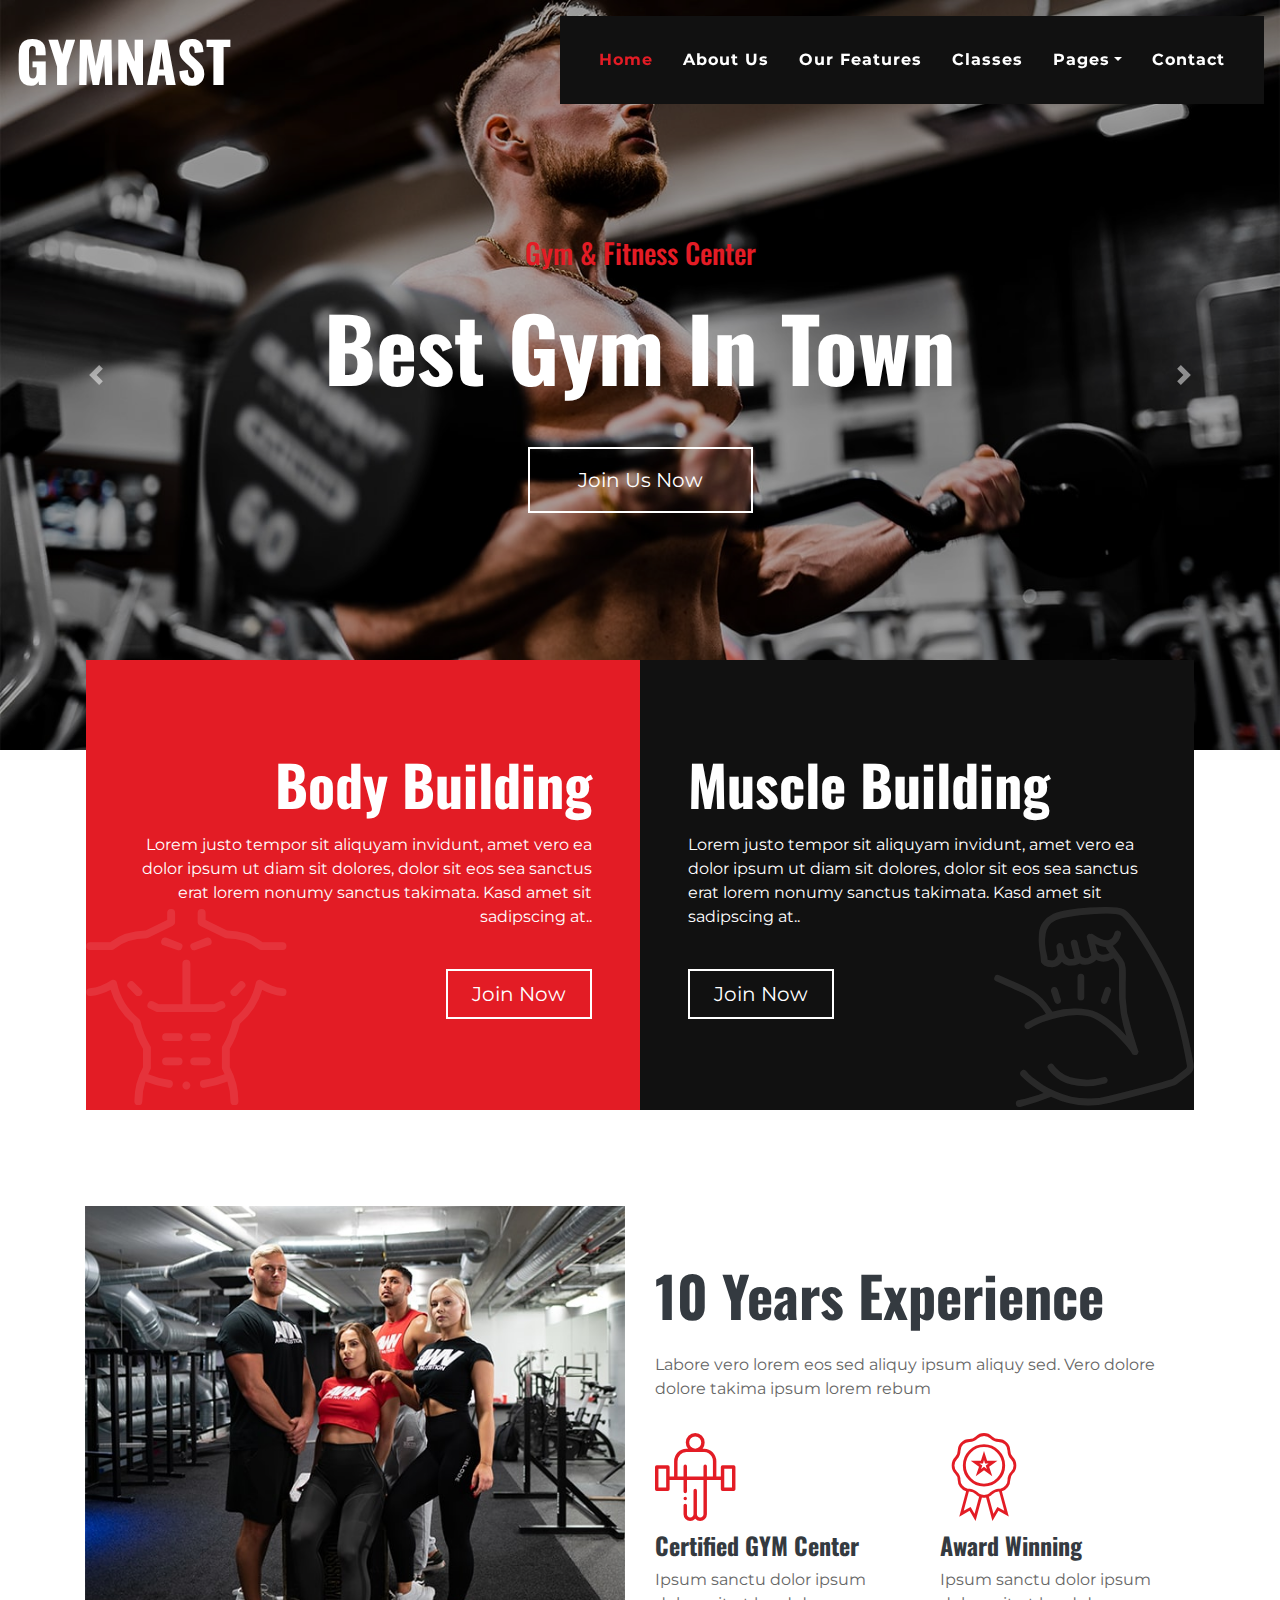
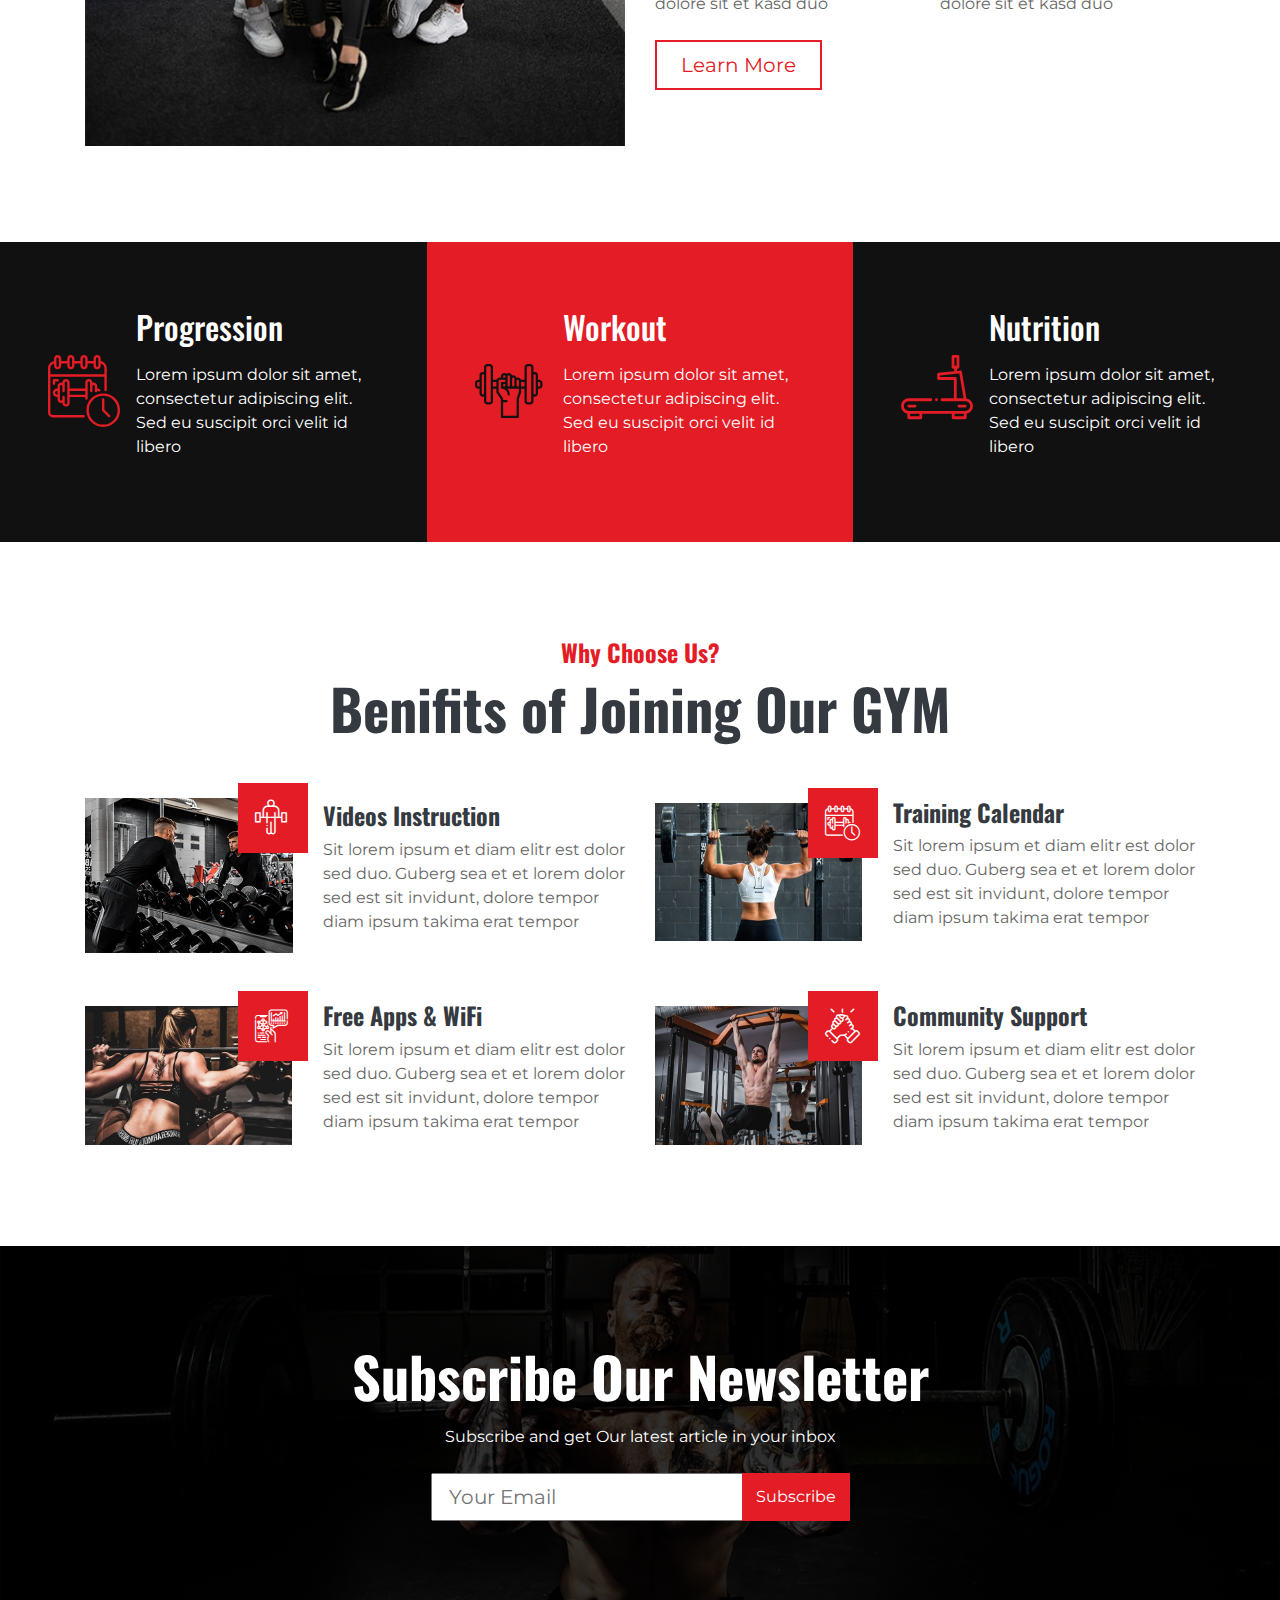
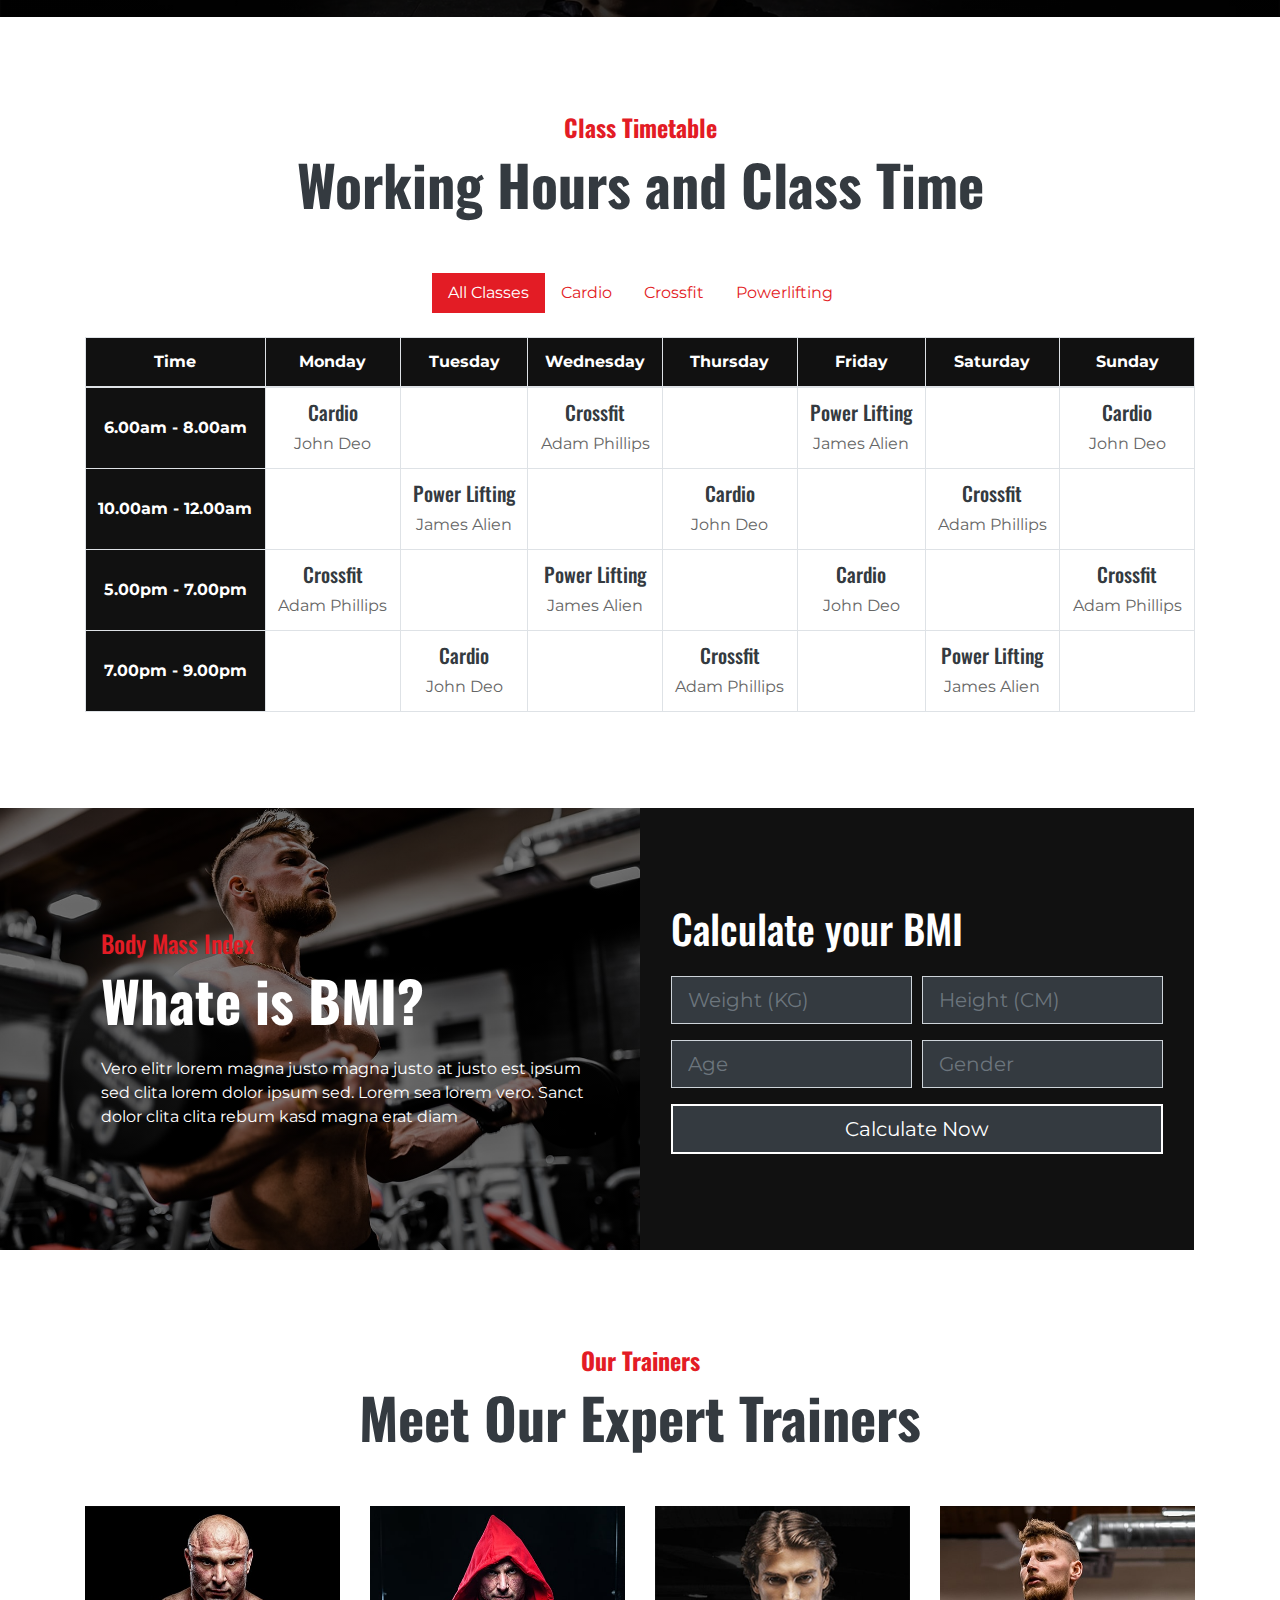
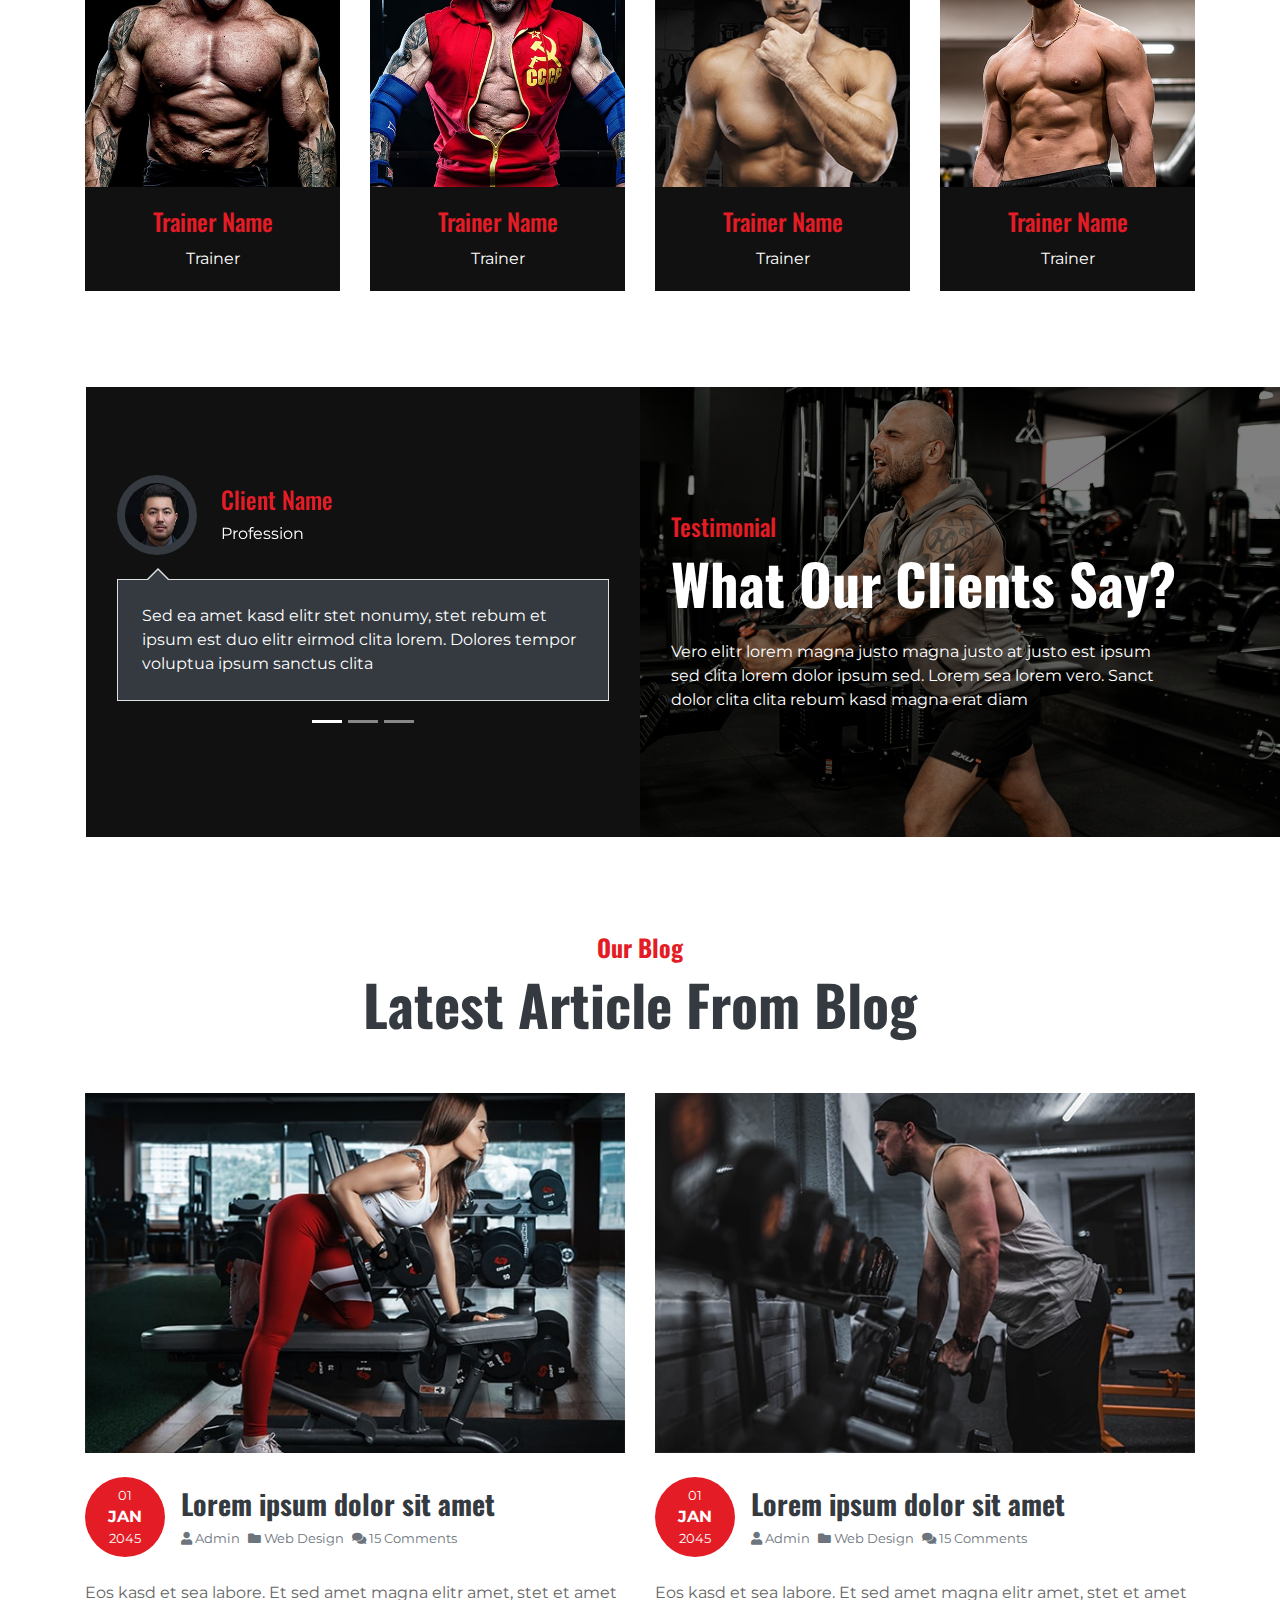
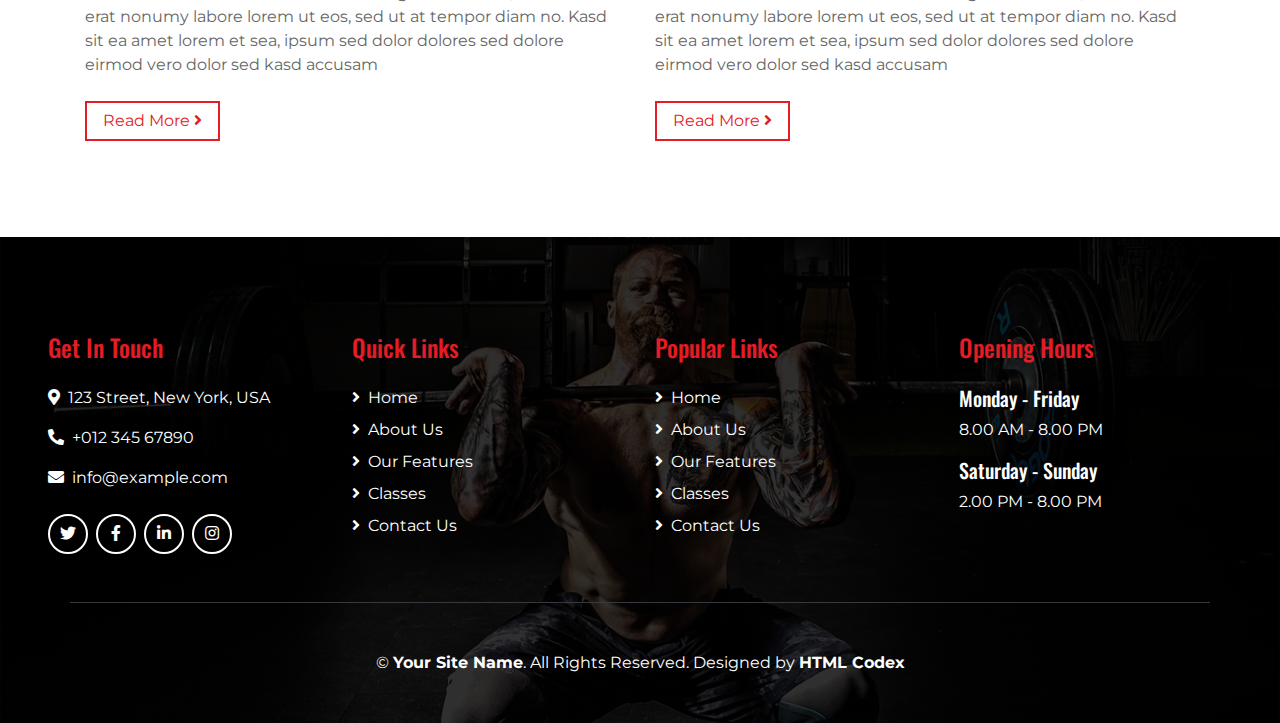
==== index.html @ 3b40617b "initial" ====
<!DOCTYPE html>
<html lang="en">

<head>
    <meta charset="utf-8">
    <title>Gymnast - Gym Website Template</title>
    <meta content="width=device-width, initial-scale=1.0" name="viewport">
    <meta content="Free Website Template" name="keywords">
    <meta content="Free Website Template" name="description">

    <!-- Favicon -->
    <link href="img/favicon.ico" rel="icon">

    <!-- Font Awesome -->
    <link href="https://cdnjs.cloudflare.com/ajax/libs/font-awesome/5.10.0/css/all.min.css" rel="stylesheet">

    <!-- Flaticon Font -->
    <link href="lib/flaticon/font/flaticon.css" rel="stylesheet">

    <!-- Customized Bootstrap Stylesheet -->
    <link href="css/style.min.css" rel="stylesheet">
</head>

<body class="bg-white">
    <!-- Navbar Start -->
    <div class="container-fluid p-0 nav-bar">
        <nav class="navbar navbar-expand-lg bg-none navbar-dark py-3">
            <a href="" class="navbar-brand">
                <h1 class="m-0 display-4 font-weight-bold text-uppercase text-white">Gymnast</h1>
            </a>
            <button type="button" class="navbar-toggler" data-toggle="collapse" data-target="#navbarCollapse">
                <span class="navbar-toggler-icon"></span>
            </button>
            <div class="collapse navbar-collapse justify-content-between" id="navbarCollapse">
                <div class="navbar-nav ml-auto p-4 bg-secondary">
                    <a href="index.html" class="nav-item nav-link active">Home</a>
                    <a href="about.html" class="nav-item nav-link">About Us</a>
                    <a href="feature.html" class="nav-item nav-link">Our Features</a>
                    <a href="class.html" class="nav-item nav-link">Classes</a>
                    <div class="nav-item dropdown">
                        <a href="#" class="nav-link dropdown-toggle" data-toggle="dropdown">Pages</a>
                        <div class="dropdown-menu text-capitalize">
                            <a href="blog.html" class="dropdown-item">Blog Grid</a>
                            <a href="single.html" class="dropdown-item">Blog Detail</a>
                        </div>
                    </div>
                    <a href="contact.html" class="nav-item nav-link">Contact</a>
                </div>
            </div>
        </nav>
    </div>
    <!-- Navbar End -->

    <!-- Carousel Start -->
    <div class="container-fluid p-0">
        <div id="blog-carousel" class="carousel slide" data-ride="carousel">
            <div class="carousel-inner">
                <div class="carousel-item active">
                    <img class="w-100" src="img/carousel-1.jpg" alt="Image">
                    <div class="carousel-caption d-flex flex-column align-items-center justify-content-center">
                        <h3 class="text-primary text-capitalize m-0">Gym & Fitness Center</h3>
                        <h2 class="display-2 m-0 mt-2 mt-md-4 text-white font-weight-bold text-capitalize">Best Gym In Town</h2>
                        <a href="" class="btn btn-lg btn-outline-light mt-3 mt-md-5 py-md-3 px-md-5">Join Us Now</a>
                    </div>
                </div>
                <div class="carousel-item">
                    <img class="w-100" src="img/carousel-2.jpg" alt="Image">
                    <div class="carousel-caption d-flex flex-column align-items-center justify-content-center">
                        <h3 class="text-primary text-capitalize m-0">Gym & Fitness Center</h3>
                        <h2 class="display-2 m-0 mt-2 mt-md-4 text-white font-weight-bold text-capitalize">Get Body In Shape</h2>
                        <a href="" class="btn btn-lg btn-outline-light mt-3 mt-md-5 py-md-3 px-md-5">Join Us Now</a>
                    </div>
                </div>
            </div>
            <a class="carousel-control-prev" href="#blog-carousel" data-slide="prev">
                <span class="carousel-control-prev-icon"></span>
            </a>
            <a class="carousel-control-next" href="#blog-carousel" data-slide="next">
                <span class="carousel-control-next-icon"></span>
            </a>
        </div>
    </div>
    <!-- Carousel End -->


    <!-- Gym Class Start -->
    <div class="container gym-class mb-5">
        <div class="row px-3">
            <div class="col-md-6 p-0">
                <div class="gym-class-box d-flex flex-column align-items-end justify-content-center bg-primary text-right text-white py-5 px-5">
                    <i class="flaticon-six-pack"></i>
                    <h3 class="display-4 mb-3 text-white font-weight-bold">Body Building</h3>
                    <p>
                        Lorem justo tempor sit aliquyam invidunt, amet vero ea dolor ipsum ut diam sit dolores, dolor
                        sit eos sea sanctus erat lorem nonumy sanctus takimata. Kasd amet sit sadipscing at..
                    </p>
                    <a href="" class="btn btn-lg btn-outline-light mt-4 px-4">Join Now</a>
                </div>
            </div>
            <div class="col-md-6 p-0">
                <div class="gym-class-box d-flex flex-column align-items-start justify-content-center bg-secondary text-left text-white py-5 px-5">
                    <i class="flaticon-bodybuilding"></i>
                    <h3 class="display-4 mb-3 text-white font-weight-bold">Muscle Building</h3>
                    <p>
                        Lorem justo tempor sit aliquyam invidunt, amet vero ea dolor ipsum ut diam sit dolores, dolor
                        sit eos sea sanctus erat lorem nonumy sanctus takimata. Kasd amet sit sadipscing at..
                    </p>
                    <a href="" class="btn btn-lg btn-outline-light mt-4 px-4">Join Now</a>
                </div>
            </div>
        </div>
    </div>
    <!-- Gym Class End -->


    <!-- About Start -->
    <div class="container py-5">
        <div class="row align-items-center">
            <div class="col-lg-6">
                <img class="img-fluid mb-4 mb-lg-0" src="img/about.jpg" alt="Image">
            </div>
            <div class="col-lg-6">
                <h2 class="display-4 font-weight-bold mb-4">10 Years Experience</h2>
                <p>Labore vero lorem eos sed aliquy ipsum aliquy sed. Vero dolore dolore takima ipsum lorem rebum</p>
                <div class="row py-2">
                    <div class="col-sm-6">
                        <i class="flaticon-barbell display-2 text-primary"></i>
                        <h4 class="font-weight-bold">Certified GYM Center</h4>
                        <p>Ipsum sanctu dolor ipsum dolore sit et kasd duo</p>
                    </div>
                    <div class="col-sm-6">
                        <i class="flaticon-medal display-2 text-primary"></i>
                        <h4 class="font-weight-bold">Award Winning</h4>
                        <p>Ipsum sanctu dolor ipsum dolore sit et kasd duo</p>
                    </div>
                </div>
                <a href="" class="btn btn-lg px-4 btn-outline-primary">Learn More</a>
            </div>
        </div>
    </div>
    <!-- About End -->


    <!-- Features Start -->
    <div class="container-fluid my-5">
        <div class="row">
            <div class="col-lg-4 p-0">
                <div class="d-flex align-items-center bg-secondary text-white px-5" style="min-height: 300px;">
                    <i class="flaticon-training display-3 text-primary mr-3"></i>
                    <div class="">
                        <h2 class="text-white mb-3">Progression</h2>
                        <p>Lorem ipsum dolor sit amet, consectetur adipiscing elit. Sed eu suscipit orci velit id libero
                        </p>
                    </div>
                </div>
            </div>
            <div class="col-lg-4 p-0">
                <div class="d-flex align-items-center bg-primary text-white px-5" style="min-height: 300px;">
                    <i class="flaticon-weightlifting display-3 text-secondary mr-3"></i>
                    <div class="">
                        <h2 class="text-white mb-3">Workout</h2>
                        <p>Lorem ipsum dolor sit amet, consectetur adipiscing elit. Sed eu suscipit orci velit id libero
                        </p>
                    </div>
                </div>
            </div>
            <div class="col-lg-4 p-0">
                <div class="d-flex align-items-center bg-secondary text-white px-5" style="min-height: 300px;">
                    <i class="flaticon-treadmill display-3 text-primary mr-3"></i>
                    <div class="">
                        <h2 class="text-white mb-3">Nutrition</h2>
                        <p>Lorem ipsum dolor sit amet, consectetur adipiscing elit. Sed eu suscipit orci velit id libero
                        </p>
                    </div>
                </div>
            </div>
        </div>
    </div>
    <!-- Features End -->


    <!-- GYM Feature Start -->
    <div class="container feature pt-5">
        <div class="d-flex flex-column text-center mb-5">
            <h4 class="text-primary font-weight-bold">Why Choose Us?</h4>
            <h4 class="display-4 font-weight-bold">Benifits of Joining Our GYM</h4>
        </div>
        <div class="row">
            <div class="col-md-6 mb-5">
                <div class="row align-items-center">
                    <div class="col-sm-5">
                        <img class="img-fluid mb-3 mb-sm-0" src="img/feature-1.jpg" alt="Image">
                        <i class="flaticon-barbell"></i>
                    </div>
                    <div class="col-sm-7">
                        <h4 class="font-weight-bold">Videos Instruction</h4>
                        <p>Sit lorem ipsum et diam elitr est dolor sed duo. Guberg sea et et lorem dolor sed est sit invidunt, dolore tempor diam ipsum takima  erat tempor</p>
                    </div>
                </div>
            </div>
            <div class="col-md-6 mb-5">
                <div class="row align-items-center">
                    <div class="col-sm-5">
                        <img class="img-fluid mb-3 mb-sm-0" src="img/feature-2.jpg" alt="Image">
                        <i class="flaticon-training"></i>
                    </div>
                    <div class="col-sm-7">
                        <h4 class="font-weight-bold">Training Calendar</h4>
                        <p>Sit lorem ipsum et diam elitr est dolor sed duo. Guberg sea et et lorem dolor sed est sit invidunt, dolore tempor diam ipsum takima  erat tempor</p>
                    </div>
                </div>
            </div>
            <div class="col-md-6 mb-5">
                <div class="row align-items-center">
                    <div class="col-sm-5">
                        <img class="img-fluid mb-3 mb-sm-0" src="img/feature-3.jpg" alt="Image">
                        <i class="flaticon-trends"></i>
                    </div>
                    <div class="col-sm-7">
                        <h4 class="font-weight-bold">Free Apps & WiFi</h4>
                        <p>Sit lorem ipsum et diam elitr est dolor sed duo. Guberg sea et et lorem dolor sed est sit invidunt, dolore tempor diam ipsum takima  erat tempor</p>
                    </div>
                </div>
            </div>
            <div class="col-md-6 mb-5">
                <div class="row align-items-center">
                    <div class="col-sm-5">
                        <img class="img-fluid mb-3 mb-sm-0" src="img/feature-4.jpg" alt="Image">
                        <i class="flaticon-support"></i>
                    </div>
                    <div class="col-sm-7">
                        <h4 class="font-weight-bold">Community Support</h4>
                        <p>Sit lorem ipsum et diam elitr est dolor sed duo. Guberg sea et et lorem dolor sed est sit invidunt, dolore tempor diam ipsum takima  erat tempor</p>
                    </div>
                </div>
            </div>
        </div>
    </div>
    <!-- GYM Feature End -->


    <!-- Subscribe Start -->
    <div class="subscribe container-fluid my-5 py-5 text-center">
        <h4 class="display-4 text-white font-weight-bold mt-5 mb-3">Subscribe Our Newsletter</h4>
        <p class="text-white mb-4">Subscribe and get Our latest article in your inbox</p>
        <form class="form-inline justify-content-center mb-5">
            <div class="input-group">
                <input type="text" class="form-control-lg" placeholder="Your Email">
                <div class="input-group-append">
                    <button class="btn btn-primary" type="submit">Subscribe</button>
                </div>
            </div>
        </form>
    </div>
    <!-- Subscribe End -->


    <!-- Class Timetable Start -->
    <div class="container gym-feature py-5">
        <div class="d-flex flex-column text-center mb-5">
            <h4 class="text-primary font-weight-bold">Class Timetable</h4>
            <h4 class="display-4 font-weight-bold">Working Hours and Class Time</h4>
        </div>
        <div class="tab-class">
            <ul class="nav nav-pills justify-content-center mb-4">
                <li class="nav-item">
                    <a class="nav-link active" data-toggle="pill" href="#class-all">All Classes</a>
                </li>
                <li class="nav-item">
                    <a class="nav-link" data-toggle="pill" href="#class-cardio">Cardio</a>
                </li>
                <li class="nav-item">
                    <a class="nav-link" data-toggle="pill" href="#class-crossfit">Crossfit</a>
                </li>
                <li class="nav-item">
                    <a class="nav-link" data-toggle="pill" href="#class-powerlifting">Powerlifting</a>
                </li>
            </ul>
            <div class="tab-content">
                <div id="class-all" class="container tab-pane p-0 active">
                    <div class="table-responsive">
                        <table class="table table-bordered table-lg m-0">
                            <thead class="bg-secondary text-white text-center">
                                <tr>
                                    <th>Time</th>
                                    <th>Monday</th>
                                    <th>Tuesday</th>
                                    <th>Wednesday</th>
                                    <th>Thursday</th>
                                    <th>Friday</th>
                                    <th>Saturday</th>
                                    <th>Sunday</th>
                                </tr>
                            </thead>
                            <tbody class="text-center">
                                <tr>
                                    <th class="bg-secondary text-white align-middle">6.00am - 8.00am</th>
                                    <td><h5>Cardio</h5>John Deo</td>
                                    <td></td>
                                    <td><h5>Crossfit</h5>Adam Phillips</td>
                                    <td></td>
                                    <td><h5>Power Lifting</h5>James Alien</td>
                                    <td></td>
                                    <td><h5>Cardio</h5>John Deo</td>
                                </tr>
                                <tr>
                                    <th class="bg-secondary text-white align-middle">10.00am - 12.00am</th>
                                    <td></td>
                                    <td><h5>Power Lifting</h5>James Alien</td>
                                    <td></td>
                                    <td><h5>Cardio</h5>John Deo</td>
                                    <td></td>
                                    <td><h5>Crossfit</h5>Adam Phillips</td>
                                    <td></td>
                                </tr>
                                <tr>
                                    <th class="bg-secondary text-white align-middle">5.00pm - 7.00pm</th>
                                    <td><h5>Crossfit</h5>Adam Phillips</td>
                                    <td></td>
                                    <td><h5>Power Lifting</h5>James Alien</td>
                                    <td></td>
                                    <td><h5>Cardio</h5>John Deo</td>
                                    <td></td>
                                    <td><h5>Crossfit</h5>Adam Phillips</td>
                                </tr>
                                <tr>
                                    <th class="bg-secondary text-white align-middle">7.00pm - 9.00pm</th>
                                    <td></td>
                                    <td><h5>Cardio</h5>John Deo</td>
                                    <td></td>
                                    <td><h5>Crossfit</h5>Adam Phillips</td>
                                    <td></td>
                                    <td><h5>Power Lifting</h5>James Alien</td>
                                    <td></td>
                                </tr>
                            </tbody>
                        </table>
                    </div>
                </div>
                <div id="class-cardio" class="container tab-pane fade p-0">
                    <div class="table-responsive">
                        <table class="table table-bordered table-lg m-0">
                            <thead class="bg-secondary text-white text-center">
                                <tr>
                                    <th>Time</th>
                                    <th>Monday</th>
                                    <th>Tuesday</th>
                                    <th>Wednesday</th>
                                    <th>Thursday</th>
                                    <th>Friday</th>
                                    <th>Saturday</th>
                                    <th>Sunday</th>
                                </tr>
                            </thead>
                            <tbody class="text-center">
                                <tr>
                                    <th class="bg-secondary text-white align-middle">6.00am - 8.00am</th>
                                    <td class="bg-primary text-white"><h5 class="text-white">Cardio</h5>John Deo</td>
                                    <td></td>
                                    <td><h5>Crossfit</h5>Adam Phillips</td>
                                    <td></td>
                                    <td><h5>Power Lifting</h5>James Alien</td>
                                    <td></td>
                                    <td class="bg-primary text-white"><h5 class="text-white">Cardio</h5>John Deo</td>
                                </tr>
                                <tr>
                                    <th class="bg-secondary text-white align-middle">10.00am - 12.00am</th>
                                    <td></td>
                                    <td><h5>Power Lifting</h5>James Alien</td>
                                    <td></td>
                                    <td class="bg-primary text-white"><h5 class="text-white">Cardio</h5>John Deo</td>
                                    <td></td>
                                    <td><h5>Crossfit</h5>Adam Phillips</td>
                                    <td></td> 
                                </tr>
                                <tr>
                                    <th class="bg-secondary text-white align-middle">5.00pm - 7.00pm</th>
                                    <td><h5>Crossfit</h5>Adam Phillips</td>
                                    <td></td>
                                    <td><h5>Power Lifting</h5>James Alien</td>
                                    <td></td>
                                    <td class="bg-primary text-white"><h5 class="text-white">Cardio</h5>John Deo</td>
                                    <td></td>
                                    <td><h5>Crossfit</h5>Adam Phillips</td>
                                </tr>
                                <tr>
                                    <th class="bg-secondary text-white align-middle">7.00pm - 9.00pm</th>
                                    <td></td>
                                    <td class="bg-primary text-white"><h5 class="text-white">Cardio</h5>John Deo</td>
                                    <td></td>
                                    <td><h5>Crossfit</h5>Adam Phillips</td>
                                    <td></td>
                                    <td><h5>Power Lifting</h5>James Alien</td>
                                    <td></td>
                                </tr>
                            </tbody>
                        </table>
                    </div>
                </div>
                <div id="class-crossfit" class="container tab-pane fade p-0">
                    <div class="table-responsive">
                        <table class="table table-bordered table-lg m-0">
                            <thead class="bg-secondary text-white text-center">
                                <tr>
                                    <th>Time</th>
                                    <th>Monday</th>
                                    <th>Tuesday</th>
                                    <th>Wednesday</th>
                                    <th>Thursday</th>
                                    <th>Friday</th>
                                    <th>Saturday</th>
                                    <th>Sunday</th>
                                </tr>
                            </thead>
                            <tbody class="text-center">
                                <tr>
                                    <th class="bg-secondary text-white align-middle">6.00am - 8.00am</th>
                                    <td><h5>Cardio</h5>John Deo</td>
                                    <td></td>
                                    <td class="bg-primary text-white"><h5 class="text-white">Crossfit</h5>Adam Phillips</td>
                                    <td></td>
                                    <td><h5>Power Lifting</h5>James Alien</td>
                                    <td></td>
                                    <td><h5>Cardio</h5>John Deo</td>
                                </tr>
                                <tr>
                                    <th class="bg-secondary text-white align-middle">10.00am - 12.00am</th>
                                    <td></td>
                                    <td><h5>Power Lifting</h5>James Alien</td>
                                    <td></td>
                                    <td><h5>Cardio</h5>John Deo</td>
                                    <td></td>
                                    <td class="bg-primary text-white"><h5 class="text-white">Crossfit</h5>Adam Phillips</td>
                                    <td></td> 
                                </tr>
                                <tr>
                                    <th class="bg-secondary text-white align-middle">5.00pm - 7.00pm</th>
                                    <td class="bg-primary text-white"><h5 class="text-white">Crossfit</h5>Adam Phillips</td>
                                    <td></td>
                                    <td><h5>Power Lifting</h5>James Alien</td>
                                    <td></td>
                                    <td><h5>Cardio</h5>John Deo</td>
                                    <td></td>
                                    <td class="bg-primary text-white"><h5 class="text-white">Crossfit</h5>Adam Phillips</td>
                                </tr>
                                <tr>
                                    <th class="bg-secondary text-white align-middle">7.00pm - 9.00pm</th>
                                    <td></td>
                                    <td><h5>Cardio</h5>John Deo</td>
                                    <td></td>
                                    <td class="bg-primary text-white"><h5 class="text-white">Crossfit</h5>Adam Phillips</td>
                                    <td></td>
                                    <td><h5>Power Lifting</h5>James Alien</td>
                                    <td></td>
                                </tr>
                            </tbody>
                        </table>
                    </div>
                </div>
                <div id="class-powerlifting" class="container tab-pane fade p-0">
                    <div class="table-responsive">
                        <table class="table table-bordered table-lg m-0">
                            <thead class="bg-secondary text-white text-center">
                                <tr>
                                    <th>Time</th>
                                    <th>Monday</th>
                                    <th>Tuesday</th>
                                    <th>Wednesday</th>
                                    <th>Thursday</th>
                                    <th>Friday</th>
                                    <th>Saturday</th>
                                    <th>Sunday</th>
                                </tr>
                            </thead>
                            <tbody class="text-center">
                                <tr>
                                    <th class="bg-secondary text-white align-middle">6.00am - 8.00am</th>
                                    <td><h5>Cardio</h5>John Deo</td>
                                    <td></td>
                                    <td><h5>Crossfit</h5>Adam Phillips</td>
                                    <td></td>
                                    <td class="bg-primary text-white"><h5 class="text-white">Power Lifting</h5>James Alien</td>
                                    <td></td>
                                    <td><h5>Cardio</h5>John Deo</td>
                                </tr>
                                <tr>
                                    <th class="bg-secondary text-white align-middle">10.00am - 12.00am</th>
                                    <td></td>
                                    <td class="bg-primary text-white"><h5 class="text-white">Power Lifting</h5>James Alien</td>
                                    <td></td>
                                    <td><h5>Cardio</h5>John Deo</td>
                                    <td></td>
                                    <td><h5>Crossfit</h5>Adam Phillips</td>
                                    <td></td> 
                                </tr>
                                <tr>
                                    <th class="bg-secondary text-white align-middle">5.00pm - 7.00pm</th>
                                    <td><h5>Crossfit</h5>Adam Phillips</td>
                                    <td></td>
                                    <td class="bg-primary text-white"><h5 class="text-white">Power Lifting</h5>James Alien</td>
                                    <td></td>
                                    <td><h5>Cardio</h5>John Deo</td>
                                    <td></td>
                                    <td><h5>Crossfit</h5>Adam Phillips</td>
                                </tr>
                                <tr>
                                    <th class="bg-secondary text-white align-middle">7.00pm - 9.00pm</th>
                                    <td></td>
                                    <td><h5>Cardio</h5>John Deo</td>
                                    <td></td>
                                    <td><h5>Crossfit</h5>Adam Phillips</td>
                                    <td></td>
                                    <td class="bg-primary text-white"><h5 class="text-white">Power Lifting</h5>James Alien</td>
                                    <td></td>
                                </tr>
                            </tbody>
                        </table>
                    </div>
                </div>
            </div>
        </div>
    </div>
    <!-- Class Timetable End -->


    <!-- BMI Calculation Start -->
    <div class="container-fluid position-relative bmi my-5">
        <div class="container">
            <div class="row px-3 align-items-center">
                <div class="col-md-6">
                    <div class="pr-md-3 d-none d-md-block">
                        <h4 class="text-primary">Body Mass Index </h4>
                        <h4 class="display-4 text-white font-weight-bold mb-4">Whate is BMI?</h4>
                        <p class="m-0 text-white">Vero elitr lorem magna justo magna justo at justo est ipsum sed clita lorem dolor ipsum sed. Lorem sea lorem vero. Sanct dolor clita clita rebum kasd magna erat diam</p>
                    </div>
                </div>
                <div class="col-md-6 bg-secondary py-5">
                    <div class="py-5 px-3">
                        <h1 class="mb-4 text-white">Calculate your BMI</h1>
                        <form>
                            <div class="form-row">
                                <div class="col form-group">
                                    <input type="text" class="form-control form-control-lg bg-dark text-white" placeholder="Weight (KG)">
                                </div>
                                <div class="col form-group">
                                    <input type="text" class="form-control form-control-lg bg-dark text-white" placeholder="Height (CM)">
                                </div>
                            </div>
                            <div class="form-row">
                                <div class="col form-group">
                                    <input type="text" class="form-control form-control-lg bg-dark text-white" placeholder="Age">
                                </div>
                                <div class="col form-group">
                                    <select class="custom-select custom-select-lg bg-dark text-muted">
                                        <option>Gender</option>
                                        <option>Mal</option>
                                        <option>Female</option>
                                    </select>
                                </div>
                            </div>
                            <div class="form-row">
                                <div class="col">
                                    <input type="button" class="btn btn-lg btn-block btn-dark border-light"
                                        value="Calculate Now">
                                </div>
                            </div>
                        </form>
                    </div>
                </div>
            </div>
        </div>
    </div>
    <!-- BMI Calculation End -->


    <!-- Team Start -->
    <div class="container pt-5 team">
        <div class="d-flex flex-column text-center mb-5">
            <h4 class="text-primary font-weight-bold">Our Trainers</h4>
            <h4 class="display-4 font-weight-bold">Meet Our Expert Trainers</h4>
        </div>
        <div class="row">
            <div class="col-lg-3 col-md-6 mb-5">
                <div class="card border-0 bg-secondary text-center text-white">
                    <img class="card-img-top" src="img/team-1.jpg" alt="">
                    <div class="card-social d-flex align-items-center justify-content-center">
                        <a class="btn btn-outline-light rounded-circle text-center mr-2 px-0" style="width: 40px; height: 40px;" href="#"><i class="fab fa-twitter"></i></a>
                        <a class="btn btn-outline-light rounded-circle text-center mr-2 px-0" style="width: 40px; height: 40px;" href="#"><i class="fab fa-facebook-f"></i></a>
                        <a class="btn btn-outline-light rounded-circle text-center mr-2 px-0" style="width: 40px; height: 40px;" href="#"><i class="fab fa-linkedin-in"></i></a>
                        <a class="btn btn-outline-light rounded-circle text-center mr-2 px-0" style="width: 40px; height: 40px;" href="#"><i class="fab fa-instagram"></i></a>
                    </div>
                    <div class="card-body bg-secondary">
                        <h4 class="card-title text-primary">Trainer Name</h4>
                        <p class="card-text">Trainer</p>
                    </div>
                </div>
            </div>
            <div class="col-lg-3 col-md-6 mb-5">
                <div class="card border-0 bg-secondary text-center text-white">
                    <img class="card-img-top" src="img/team-2.jpg" alt="">
                    <div class="card-social d-flex align-items-center justify-content-center">
                        <a class="btn btn-outline-light rounded-circle text-center mr-2 px-0" style="width: 40px; height: 40px;" href="#"><i class="fab fa-twitter"></i></a>
                        <a class="btn btn-outline-light rounded-circle text-center mr-2 px-0" style="width: 40px; height: 40px;" href="#"><i class="fab fa-facebook-f"></i></a>
                        <a class="btn btn-outline-light rounded-circle text-center mr-2 px-0" style="width: 40px; height: 40px;" href="#"><i class="fab fa-linkedin-in"></i></a>
                        <a class="btn btn-outline-light rounded-circle text-center mr-2 px-0" style="width: 40px; height: 40px;" href="#"><i class="fab fa-instagram"></i></a>
                    </div>
                    <div class="card-body bg-secondary">
                        <h4 class="card-title text-primary">Trainer Name</h4>
                        <p class="card-text">Trainer</p>
                    </div>
                </div>
            </div>
            <div class="col-lg-3 col-md-6 mb-5">
                <div class="card border-0 bg-secondary text-center text-white">
                    <img class="card-img-top" src="img/team-3.jpg" alt="">
                    <div class="card-social d-flex align-items-center justify-content-center">
                        <a class="btn btn-outline-light rounded-circle text-center mr-2 px-0" style="width: 40px; height: 40px;" href="#"><i class="fab fa-twitter"></i></a>
                        <a class="btn btn-outline-light rounded-circle text-center mr-2 px-0" style="width: 40px; height: 40px;" href="#"><i class="fab fa-facebook-f"></i></a>
                        <a class="btn btn-outline-light rounded-circle text-center mr-2 px-0" style="width: 40px; height: 40px;" href="#"><i class="fab fa-linkedin-in"></i></a>
                        <a class="btn btn-outline-light rounded-circle text-center mr-2 px-0" style="width: 40px; height: 40px;" href="#"><i class="fab fa-instagram"></i></a>
                    </div>
                    <div class="card-body bg-secondary">
                        <h4 class="card-title text-primary">Trainer Name</h4>
                        <p class="card-text">Trainer</p>
                    </div>
                </div>
            </div>
            <div class="col-lg-3 col-md-6 mb-5">
                <div class="card border-0 bg-secondary text-center text-white">
                    <img class="card-img-top" src="img/team-4.jpg" alt="">
                    <div class="card-social d-flex align-items-center justify-content-center">
                        <a class="btn btn-outline-light rounded-circle text-center mr-2 px-0" style="width: 40px; height: 40px;" href="#"><i class="fab fa-twitter"></i></a>
                        <a class="btn btn-outline-light rounded-circle text-center mr-2 px-0" style="width: 40px; height: 40px;" href="#"><i class="fab fa-facebook-f"></i></a>
                        <a class="btn btn-outline-light rounded-circle text-center mr-2 px-0" style="width: 40px; height: 40px;" href="#"><i class="fab fa-linkedin-in"></i></a>
                        <a class="btn btn-outline-light rounded-circle text-center mr-2 px-0" style="width: 40px; height: 40px;" href="#"><i class="fab fa-instagram"></i></a>
                    </div>
                    <div class="card-body bg-secondary">
                        <h4 class="card-title text-primary">Trainer Name</h4>
                        <p class="card-text">Trainer</p>
                    </div>
                </div>
            </div>
        </div>
    </div>
    <!-- Team End -->


    <!-- Testimonial Start -->
    <div class="container-fluid position-relative testimonial my-5">
        <div class="container">
            <div class="row px-3 align-items-center">
                <div class="col-md-6 bg-secondary">
                    <div class="d-flex align-items-center px-3" style="min-height: 450px;">
                        <div id="carouselId" class="carousel slide" data-ride="carousel">
                            <ol class="carousel-indicators">
                                <li data-target="#carouselId" data-slide-to="0" class="active"></li>
                                <li data-target="#carouselId" data-slide-to="1"></li>
                                <li data-target="#carouselId" data-slide-to="2"></li>
                            </ol>
                            <div class="carousel-inner" role="listbox">
                                <div class="carousel-item active">
                                    <div class="d-flex align-items-center mb-4 text-white">
                                        <img width="80" height="80" class="rounded-circle bg-dark p-2" src="img/testimonial-1.jpg" alt="Image">
                                        <div class="pl-4">
                                            <h4 class="text-primary">Client Name</h4>
                                            <p class="m-0">Profession</p>
                                        </div>
                                    </div>
                                    <div class="testimonial-text position-relative border bg-dark text-white mb-5 p-4">
                                        Sed ea amet kasd elitr stet nonumy, stet rebum et ipsum est duo elitr eirmod clita lorem. Dolores tempor voluptua ipsum sanctus clita
                                    </div>
                                </div>
                                <div class="carousel-item">
                                    <div class="d-flex align-items-center mb-4 text-white">
                                        <img width="80" height="80" class="rounded-circle bg-dark p-2" src="img/testimonial-2.jpg" alt="Image">
                                        <div class="pl-4">
                                            <h4 class="text-primary">Client Name</h4>
                                            <p class="m-0">Profession</p>
                                        </div>
                                    </div>
                                    <div class="testimonial-text position-relative border bg-dark text-white mb-5 p-4">
                                        Sed ea amet kasd elitr stet nonumy, stet rebum et ipsum est duo elitr eirmod clita lorem. Dolores tempor voluptua ipsum sanctus clita
                                    </div>
                                </div>
                                <div class="carousel-item">
                                    <div class="d-flex align-items-center mb-4 text-white">
                                        <img width="80" height="80" class="rounded-circle bg-dark p-2" src="img/testimonial-3.jpg" alt="Image">
                                        <div class="pl-4">
                                            <h4 class="text-primary">Client Name</h4>
                                            <p class="m-0">Profession</p>
                                        </div>
                                    </div>
                                    <div class="testimonial-text position-relative border bg-dark text-white mb-5 p-4">
                                        Sed ea amet kasd elitr stet nonumy, stet rebum et ipsum est duo elitr eirmod clita lorem. Dolores tempor voluptua ipsum sanctus clita
                                    </div>
                                </div>
                            </div>
                        </div>
                    </div>
                </div>
                <div class="col-md-6">
                    <div class="pl-md-3 d-none d-md-block">
                        <h4 class="text-primary">Testimonial</h4>
                        <h4 class="display-4 mb-4 text-white font-weight-bold">What Our Clients Say?</h4>
                        <p class="m-0 text-white">Vero elitr lorem magna justo magna justo at justo est ipsum sed clita lorem dolor ipsum sed. Lorem sea lorem vero. Sanct dolor clita clita rebum kasd magna erat diam</p>
                    </div>
                </div>
            </div>
        </div>
    </div>
    <!-- Testimonial End -->


    <!-- Blog Start -->
    <div class="container pt-5">
        <div class="d-flex flex-column text-center mb-5">
            <h4 class="text-primary font-weight-bold">Our Blog</h4>
            <h4 class="display-4 font-weight-bold">Latest Article From Blog</h4>
        </div>
        <div class="row">
            <div class="col-lg-6 mb-5 blog-item">
                <img class="img-fluid mb-4" src="img/blog-1.jpg" alt="Image">
                <div class="d-flex align-items-center mb-4">
                    <div class="d-flex flex-column align-items-center justify-content-center rounded-circle bg-primary text-white" style="width: 80px; height: 80px;">
                        <small>01</small>
                        <strong class="text-uppercase m-0 text-white">Jan</strong>
                        <small>2045</small>
                    </div>
                    <div class="pl-3">
                        <h3 class="font-weight-bold">Lorem ipsum dolor sit amet</h3>
                        <div class="d-flex">
                            <small class="mr-2 text-muted"><i class="fa fa-user"></i> Admin</small>
                            <small class="mr-2 text-muted"><i class="fa fa-folder"></i> Web Design</small>
                            <small class="mr-2 text-muted"><i class="fa fa-comments"></i> 15 Comments</small>
                        </div>
                    </div>
                </div>
                <p>Eos kasd et sea labore. Et sed amet magna elitr amet, stet et amet erat nonumy labore lorem ut eos, sed ut at tempor diam no. Kasd sit ea amet lorem et sea, ipsum sed dolor dolores sed dolore eirmod vero dolor sed kasd accusam</p>
                <a class="btn btn-outline-primary mt-2 px-3" href="">Read More <i class="fa fa-angle-right"></i></a>
            </div>
            <div class="col-lg-6 mb-5 blog-item">
                <img class="img-fluid mb-4" src="img/blog-2.jpg" alt="Image">
                <div class="d-flex align-items-center mb-4">
                    <div class="d-flex flex-column align-items-center justify-content-center rounded-circle bg-primary text-white" style="width: 80px; height: 80px;">
                        <small>01</small>
                        <strong class="text-uppercase m-0 text-white">Jan</strong>
                        <small>2045</small>
                    </div>
                    <div class="pl-3">
                        <h3 class="font-weight-bold">Lorem ipsum dolor sit amet</h3>
                        <div class="d-flex">
                            <small class="mr-2 text-muted"><i class="fa fa-user"></i> Admin</small>
                            <small class="mr-2 text-muted"><i class="fa fa-folder"></i> Web Design</small>
                            <small class="mr-2 text-muted"><i class="fa fa-comments"></i> 15 Comments</small>
                        </div>
                    </div>
                </div>
                <p>Eos kasd et sea labore. Et sed amet magna elitr amet, stet et amet erat nonumy labore lorem ut eos, sed ut at tempor diam no. Kasd sit ea amet lorem et sea, ipsum sed dolor dolores sed dolore eirmod vero dolor sed kasd accusam</p>
                <a class="btn btn-outline-primary mt-2 px-3" href="">Read More <i class="fa fa-angle-right"></i></a>
            </div>
        </div>
    </div>
    <!-- Blog End -->


    <!-- Footer Start -->
    <div class="footer container-fluid mt-5 py-5 px-sm-3 px-md-5 text-white">
        <div class="row pt-5">
            <div class="col-lg-3 col-md-6 mb-5">
                <h4 class="text-primary mb-4">Get In Touch</h4>
                <p><i class="fa fa-map-marker-alt mr-2"></i>123 Street, New York, USA</p>
                <p><i class="fa fa-phone-alt mr-2"></i>+012 345 67890</p>
                <p><i class="fa fa-envelope mr-2"></i>info@example.com</p>
                <div class="d-flex justify-content-start mt-4">
                    <a class="btn btn-outline-light rounded-circle text-center mr-2 px-0" style="width: 40px; height: 40px;" href="#"><i class="fab fa-twitter"></i></a>
                    <a class="btn btn-outline-light rounded-circle text-center mr-2 px-0" style="width: 40px; height: 40px;" href="#"><i class="fab fa-facebook-f"></i></a>
                    <a class="btn btn-outline-light rounded-circle text-center mr-2 px-0" style="width: 40px; height: 40px;" href="#"><i class="fab fa-linkedin-in"></i></a>
                    <a class="btn btn-outline-light rounded-circle text-center mr-2 px-0" style="width: 40px; height: 40px;" href="#"><i class="fab fa-instagram"></i></a>
                </div>
            </div>
            <div class="col-lg-3 col-md-6 mb-5">
                <h4 class="text-primary mb-4">Quick Links</h4>
                <div class="d-flex flex-column justify-content-start">
                    <a class="text-white mb-2" href="#"><i class="fa fa-angle-right mr-2"></i>Home</a>
                    <a class="text-white mb-2" href="#"><i class="fa fa-angle-right mr-2"></i>About Us</a>
                    <a class="text-white mb-2" href="#"><i class="fa fa-angle-right mr-2"></i>Our Features</a>
                    <a class="text-white mb-2" href="#"><i class="fa fa-angle-right mr-2"></i>Classes</a>
                    <a class="text-white" href="#"><i class="fa fa-angle-right mr-2"></i>Contact Us</a>
                </div>
            </div>
            <div class="col-lg-3 col-md-6 mb-5">
                <h4 class="text-primary mb-4">Popular Links</h4>
                <div class="d-flex flex-column justify-content-start">
                    <a class="text-white mb-2" href="#"><i class="fa fa-angle-right mr-2"></i>Home</a>
                    <a class="text-white mb-2" href="#"><i class="fa fa-angle-right mr-2"></i>About Us</a>
                    <a class="text-white mb-2" href="#"><i class="fa fa-angle-right mr-2"></i>Our Features</a>
                    <a class="text-white mb-2" href="#"><i class="fa fa-angle-right mr-2"></i>Classes</a>
                    <a class="text-white" href="#"><i class="fa fa-angle-right mr-2"></i>Contact Us</a>
                </div>
            </div>
            <div class="col-lg-3 col-md-6 mb-5">
                <h4 class="text-primary mb-4">Opening Hours</h4>
                <h5 class="text-white">Monday - Friday</h5>
                <p>8.00 AM - 8.00 PM</p>
                <h5 class="text-white">Saturday - Sunday</h5>
                <p>2.00 PM - 8.00 PM</p>
            </div>
        </div>
        <div class="container border-top border-dark pt-5">
            <p class="m-0 text-center text-white">
                &copy; <a class="text-white font-weight-bold" href="#">Your Site Name</a>. All Rights Reserved. Designed by
                <a class="text-white font-weight-bold" href="https://htmlcodex.com">HTML Codex</a>
            </p>
        </div>
    </div>
    <!-- Footer End -->


    <!-- Back to Top -->
    <a href="#" class="btn btn-outline-primary back-to-top"><i class="fa fa-angle-double-up"></i></a>


    <!-- JavaScript Libraries -->
    <script src="https://code.jquery.com/jquery-3.4.1.min.js"></script>
    <script src="https://stackpath.bootstrapcdn.com/bootstrap/4.4.1/js/bootstrap.bundle.min.js"></script>
    <script src="lib/easing/easing.min.js"></script>
    <script src="lib/waypoints/waypoints.min.js"></script>

    <!-- Contact Javascript File -->
    <script src="mail/jqBootstrapValidation.min.js"></script>
    <script src="mail/contact.js"></script>

    <!-- Template Javascript -->
    <script src="js/main.js"></script>
</body>

</html>
---- lib/flaticon/font/flaticon.css ----
/*
  	Flaticon icon font: Flaticon
  	Creation date: 26/10/2020 11:08
  	*/

@font-face {
  font-family: "Flaticon";
  src: url("./Flaticon.eot");
  src: url("./Flaticon.eot?#iefix") format("embedded-opentype"),
       url("./Flaticon.woff2") format("woff2"),
       url("./Flaticon.woff") format("woff"),
       url("./Flaticon.ttf") format("truetype"),
       url("./Flaticon.svg#Flaticon") format("svg");
  font-weight: normal;
  font-style: normal;
}

@media screen and (-webkit-min-device-pixel-ratio:0) {
  @font-face {
    font-family: "Flaticon";
    src: url("./Flaticon.svg#Flaticon") format("svg");
  }
}

[class^="flaticon-"]:before, [class*=" flaticon-"]:before,
[class^="flaticon-"]:after, [class*=" flaticon-"]:after {   
  font-family: Flaticon;
        font-size: 20px;
font-style: normal;
margin-left: 20px;
}

.flaticon-barbell:before { content: "\f100"; }
.flaticon-treadmill:before { content: "\f101"; }
.flaticon-six-pack:before { content: "\f102"; }
.flaticon-bodybuilding:before { content: "\f103"; }
.flaticon-medal:before { content: "\f104"; }
.flaticon-muscular-bodybuilder-with-clock:before { content: "\f105"; }
.flaticon-trends:before { content: "\f106"; }
.flaticon-weightlifting:before { content: "\f107"; }
.flaticon-training:before { content: "\f108"; }
.flaticon-support:before { content: "\f109"; }
---- css/style.min.css ----
@charset "UTF-8";@import url(https://fonts.googleapis.com/css2?family=Montserrat&family=Oswald&display=swap);/*!
 * Bootstrap v4.5.3 (https://getbootstrap.com/)
 * Copyright 2011-2020 The Bootstrap Authors
 * Copyright 2011-2020 Twitter, Inc.
 * Licensed under MIT (https://github.com/twbs/bootstrap/blob/main/LICENSE)
 */:root{--blue:#007bff;--indigo:#6610f2;--purple:#6f42c1;--pink:#e83e8c;--red:#dc3545;--orange:#fd7e14;--yellow:#ffc107;--green:#28a745;--teal:#20c997;--cyan:#17a2b8;--white:#fff;--gray:#6c757d;--gray-dark:#343a40;--primary:#E31C25;--secondary:#111111;--success:#28a745;--info:#17a2b8;--warning:#ffc107;--danger:#dc3545;--light:#ffffff;--dark:#343a40;--breakpoint-xs:0;--breakpoint-sm:576px;--breakpoint-md:768px;--breakpoint-lg:992px;--breakpoint-xl:1200px;--font-family-sans-serif:"Montserrat",sans-serif;--font-family-monospace:SFMono-Regular,Menlo,Monaco,Consolas,"Liberation Mono","Courier New",monospace}*,::after,::before{box-sizing:border-box}html{font-family:sans-serif;line-height:1.15;-webkit-text-size-adjust:100%;-webkit-tap-highlight-color:transparent}article,aside,figcaption,figure,footer,header,hgroup,main,nav,section{display:block}body{margin:0;font-family:Montserrat,sans-serif;font-size:1rem;font-weight:400;line-height:1.5;color:#666;text-align:left;background-color:#fff}[tabindex="-1"]:focus:not(:focus-visible){outline:0!important}hr{box-sizing:content-box;height:0;overflow:visible}h1,h2,h3,h4,h5,h6{margin-top:0;margin-bottom:.5rem}p{margin-top:0;margin-bottom:1rem}abbr[data-original-title],abbr[title]{text-decoration:underline;text-decoration:underline dotted;cursor:help;border-bottom:0;text-decoration-skip-ink:none}address{margin-bottom:1rem;font-style:normal;line-height:inherit}dl,ol,ul{margin-top:0;margin-bottom:1rem}ol ol,ol ul,ul ol,ul ul{margin-bottom:0}dt{font-weight:700}dd{margin-bottom:.5rem;margin-left:0}blockquote{margin:0 0 1rem}b,strong{font-weight:bolder}small{font-size:80%}sub,sup{position:relative;font-size:75%;line-height:0;vertical-align:baseline}sub{bottom:-.25em}sup{top:-.5em}a{color:#e31c25;text-decoration:none;background-color:transparent}a:hover{color:#9f141a;text-decoration:underline}a:not([href]):not([class]){color:inherit;text-decoration:none}a:not([href]):not([class]):hover{color:inherit;text-decoration:none}code,kbd,pre,samp{font-family:SFMono-Regular,Menlo,Monaco,Consolas,"Liberation Mono","Courier New",monospace;font-size:1em}pre{margin-top:0;margin-bottom:1rem;overflow:auto;-ms-overflow-style:scrollbar}figure{margin:0 0 1rem}img{vertical-align:middle;border-style:none}svg{overflow:hidden;vertical-align:middle}table{border-collapse:collapse}caption{padding-top:.75rem;padding-bottom:.75rem;color:#6c757d;text-align:left;caption-side:bottom}th{text-align:inherit;text-align:-webkit-match-parent}label{display:inline-block;margin-bottom:.5rem}button{border-radius:0}button:focus{outline:1px dotted;outline:5px auto -webkit-focus-ring-color}button,input,optgroup,select,textarea{margin:0;font-family:inherit;font-size:inherit;line-height:inherit}button,input{overflow:visible}button,select{text-transform:none}[role=button]{cursor:pointer}select{word-wrap:normal}[type=button],[type=reset],[type=submit],button{-webkit-appearance:button}[type=button]:not(:disabled),[type=reset]:not(:disabled),[type=submit]:not(:disabled),button:not(:disabled){cursor:pointer}[type=button]::-moz-focus-inner,[type=reset]::-moz-focus-inner,[type=submit]::-moz-focus-inner,button::-moz-focus-inner{padding:0;border-style:none}input[type=checkbox],input[type=radio]{box-sizing:border-box;padding:0}textarea{overflow:auto;resize:vertical}fieldset{min-width:0;padding:0;margin:0;border:0}legend{display:block;width:100%;max-width:100%;padding:0;margin-bottom:.5rem;font-size:1.5rem;line-height:inherit;color:inherit;white-space:normal}@media (max-width:1200px){legend{font-size:calc(1.275rem + .3vw)}}progress{vertical-align:baseline}[type=number]::-webkit-inner-spin-button,[type=number]::-webkit-outer-spin-button{height:auto}[type=search]{outline-offset:-2px;-webkit-appearance:none}[type=search]::-webkit-search-decoration{-webkit-appearance:none}::-webkit-file-upload-button{font:inherit;-webkit-appearance:button}output{display:inline-block}summary{display:list-item;cursor:pointer}template{display:none}[hidden]{display:none!important}.h1,.h2,.h3,.h4,.h5,.h6,h1,h2,h3,h4,h5,h6{margin-bottom:.5rem;font-family:Oswald,sans-serif;font-weight:500;line-height:1.2;color:#343a40}.h1,h1{font-size:2.5rem}@media (max-width:1200px){.h1,h1{font-size:calc(1.375rem + 1.5vw)}}.h2,h2{font-size:2rem}@media (max-width:1200px){.h2,h2{font-size:calc(1.325rem + .9vw)}}.h3,h3{font-size:1.75rem}@media (max-width:1200px){.h3,h3{font-size:calc(1.3rem + .6vw)}}.h4,h4{font-size:1.5rem}@media (max-width:1200px){.h4,h4{font-size:calc(1.275rem + .3vw)}}.h5,h5{font-size:1.25rem}.h6,h6{font-size:1rem}.lead{font-size:1.25rem;font-weight:300}.display-1{font-size:6rem;font-weight:300;line-height:1.2}@media (max-width:1200px){.display-1{font-size:calc(1.725rem + 5.7vw)}}.display-2{font-size:5.5rem;font-weight:300;line-height:1.2}@media (max-width:1200px){.display-2{font-size:calc(1.675rem + 5.1vw)}}.display-3{font-size:4.5rem;font-weight:300;line-height:1.2}@media (max-width:1200px){.display-3{font-size:calc(1.575rem + 3.9vw)}}.display-4{font-size:3.5rem;font-weight:300;line-height:1.2}@media (max-width:1200px){.display-4{font-size:calc(1.475rem + 2.7vw)}}hr{margin-top:1rem;margin-bottom:1rem;border:0;border-top:1px solid rgba(0,0,0,.1)}.small,small{font-size:80%;font-weight:400}.mark,mark{padding:.2em;background-color:#fcf8e3}.list-unstyled{padding-left:0;list-style:none}.list-inline{padding-left:0;list-style:none}.list-inline-item{display:inline-block}.list-inline-item:not(:last-child){margin-right:.5rem}.initialism{font-size:90%;text-transform:uppercase}.blockquote{margin-bottom:1rem;font-size:1.25rem}.blockquote-footer{display:block;font-size:80%;color:#6c757d}.blockquote-footer::before{content:"— "}.img-fluid{max-width:100%;height:auto}.img-thumbnail{padding:.25rem;background-color:#fff;border:1px solid #dee2e6;max-width:100%;height:auto}.figure{display:inline-block}.figure-img{margin-bottom:.5rem;line-height:1}.figure-caption{font-size:90%;color:#6c757d}code{font-size:87.5%;color:#e83e8c;word-wrap:break-word}a>code{color:inherit}kbd{padding:.2rem .4rem;font-size:87.5%;color:#fff;background-color:#212529}kbd kbd{padding:0;font-size:100%;font-weight:700}pre{display:block;font-size:87.5%;color:#212529}pre code{font-size:inherit;color:inherit;word-break:normal}.pre-scrollable{max-height:340px;overflow-y:scroll}.container,.container-fluid,.container-lg,.container-md,.container-sm,.container-xl{width:100%;padding-right:15px;padding-left:15px;margin-right:auto;margin-left:auto}@media (min-width:576px){.container,.container-sm{max-width:540px}}@media (min-width:768px){.container,.container-md,.container-sm{max-width:720px}}@media (min-width:992px){.container,.container-lg,.container-md,.container-sm{max-width:960px}}@media (min-width:1200px){.container,.container-lg,.container-md,.container-sm,.container-xl{max-width:1140px}}.row{display:flex;flex-wrap:wrap;margin-right:-15px;margin-left:-15px}.no-gutters{margin-right:0;margin-left:0}.no-gutters>.col,.no-gutters>[class*=col-]{padding-right:0;padding-left:0}.col,.col-1,.col-10,.col-11,.col-12,.col-2,.col-3,.col-4,.col-5,.col-6,.col-7,.col-8,.col-9,.col-auto,.col-lg,.col-lg-1,.col-lg-10,.col-lg-11,.col-lg-12,.col-lg-2,.col-lg-3,.col-lg-4,.col-lg-5,.col-lg-6,.col-lg-7,.col-lg-8,.col-lg-9,.col-lg-auto,.col-md,.col-md-1,.col-md-10,.col-md-11,.col-md-12,.col-md-2,.col-md-3,.col-md-4,.col-md-5,.col-md-6,.col-md-7,.col-md-8,.col-md-9,.col-md-auto,.col-sm,.col-sm-1,.col-sm-10,.col-sm-11,.col-sm-12,.col-sm-2,.col-sm-3,.col-sm-4,.col-sm-5,.col-sm-6,.col-sm-7,.col-sm-8,.col-sm-9,.col-sm-auto,.col-xl,.col-xl-1,.col-xl-10,.col-xl-11,.col-xl-12,.col-xl-2,.col-xl-3,.col-xl-4,.col-xl-5,.col-xl-6,.col-xl-7,.col-xl-8,.col-xl-9,.col-xl-auto{position:relative;width:100%;padding-right:15px;padding-left:15px}.col{flex-basis:0;flex-grow:1;max-width:100%}.row-cols-1>*{flex:0 0 100%;max-width:100%}.row-cols-2>*{flex:0 0 50%;max-width:50%}.row-cols-3>*{flex:0 0 33.3333333333%;max-width:33.3333333333%}.row-cols-4>*{flex:0 0 25%;max-width:25%}.row-cols-5>*{flex:0 0 20%;max-width:20%}.row-cols-6>*{flex:0 0 16.6666666667%;max-width:16.6666666667%}.col-auto{flex:0 0 auto;width:auto;max-width:100%}.col-1{flex:0 0 8.3333333333%;max-width:8.3333333333%}.col-2{flex:0 0 16.6666666667%;max-width:16.6666666667%}.col-3{flex:0 0 25%;max-width:25%}.col-4{flex:0 0 33.3333333333%;max-width:33.3333333333%}.col-5{flex:0 0 41.6666666667%;max-width:41.6666666667%}.col-6{flex:0 0 50%;max-width:50%}.col-7{flex:0 0 58.3333333333%;max-width:58.3333333333%}.col-8{flex:0 0 66.6666666667%;max-width:66.6666666667%}.col-9{flex:0 0 75%;max-width:75%}.col-10{flex:0 0 83.3333333333%;max-width:83.3333333333%}.col-11{flex:0 0 91.6666666667%;max-width:91.6666666667%}.col-12{flex:0 0 100%;max-width:100%}.order-first{order:-1}.order-last{order:13}.order-0{order:0}.order-1{order:1}.order-2{order:2}.order-3{order:3}.order-4{order:4}.order-5{order:5}.order-6{order:6}.order-7{order:7}.order-8{order:8}.order-9{order:9}.order-10{order:10}.order-11{order:11}.order-12{order:12}.offset-1{margin-left:8.3333333333%}.offset-2{margin-left:16.6666666667%}.offset-3{margin-left:25%}.offset-4{margin-left:33.3333333333%}.offset-5{margin-left:41.6666666667%}.offset-6{margin-left:50%}.offset-7{margin-left:58.3333333333%}.offset-8{margin-left:66.6666666667%}.offset-9{margin-left:75%}.offset-10{margin-left:83.3333333333%}.offset-11{margin-left:91.6666666667%}@media (min-width:576px){.col-sm{flex-basis:0;flex-grow:1;max-width:100%}.row-cols-sm-1>*{flex:0 0 100%;max-width:100%}.row-cols-sm-2>*{flex:0 0 50%;max-width:50%}.row-cols-sm-3>*{flex:0 0 33.3333333333%;max-width:33.3333333333%}.row-cols-sm-4>*{flex:0 0 25%;max-width:25%}.row-cols-sm-5>*{flex:0 0 20%;max-width:20%}.row-cols-sm-6>*{flex:0 0 16.6666666667%;max-width:16.6666666667%}.col-sm-auto{flex:0 0 auto;width:auto;max-width:100%}.col-sm-1{flex:0 0 8.3333333333%;max-width:8.3333333333%}.col-sm-2{flex:0 0 16.6666666667%;max-width:16.6666666667%}.col-sm-3{flex:0 0 25%;max-width:25%}.col-sm-4{flex:0 0 33.3333333333%;max-width:33.3333333333%}.col-sm-5{flex:0 0 41.6666666667%;max-width:41.6666666667%}.col-sm-6{flex:0 0 50%;max-width:50%}.col-sm-7{flex:0 0 58.3333333333%;max-width:58.3333333333%}.col-sm-8{flex:0 0 66.6666666667%;max-width:66.6666666667%}.col-sm-9{flex:0 0 75%;max-width:75%}.col-sm-10{flex:0 0 83.3333333333%;max-width:83.3333333333%}.col-sm-11{flex:0 0 91.6666666667%;max-width:91.6666666667%}.col-sm-12{flex:0 0 100%;max-width:100%}.order-sm-first{order:-1}.order-sm-last{order:13}.order-sm-0{order:0}.order-sm-1{order:1}.order-sm-2{order:2}.order-sm-3{order:3}.order-sm-4{order:4}.order-sm-5{order:5}.order-sm-6{order:6}.order-sm-7{order:7}.order-sm-8{order:8}.order-sm-9{order:9}.order-sm-10{order:10}.order-sm-11{order:11}.order-sm-12{order:12}.offset-sm-0{margin-left:0}.offset-sm-1{margin-left:8.3333333333%}.offset-sm-2{margin-left:16.6666666667%}.offset-sm-3{margin-left:25%}.offset-sm-4{margin-left:33.3333333333%}.offset-sm-5{margin-left:41.6666666667%}.offset-sm-6{margin-left:50%}.offset-sm-7{margin-left:58.3333333333%}.offset-sm-8{margin-left:66.6666666667%}.offset-sm-9{margin-left:75%}.offset-sm-10{margin-left:83.3333333333%}.offset-sm-11{margin-left:91.6666666667%}}@media (min-width:768px){.col-md{flex-basis:0;flex-grow:1;max-width:100%}.row-cols-md-1>*{flex:0 0 100%;max-width:100%}.row-cols-md-2>*{flex:0 0 50%;max-width:50%}.row-cols-md-3>*{flex:0 0 33.3333333333%;max-width:33.3333333333%}.row-cols-md-4>*{flex:0 0 25%;max-width:25%}.row-cols-md-5>*{flex:0 0 20%;max-width:20%}.row-cols-md-6>*{flex:0 0 16.6666666667%;max-width:16.6666666667%}.col-md-auto{flex:0 0 auto;width:auto;max-width:100%}.col-md-1{flex:0 0 8.3333333333%;max-width:8.3333333333%}.col-md-2{flex:0 0 16.6666666667%;max-width:16.6666666667%}.col-md-3{flex:0 0 25%;max-width:25%}.col-md-4{flex:0 0 33.3333333333%;max-width:33.3333333333%}.col-md-5{flex:0 0 41.6666666667%;max-width:41.6666666667%}.col-md-6{flex:0 0 50%;max-width:50%}.col-md-7{flex:0 0 58.3333333333%;max-width:58.3333333333%}.col-md-8{flex:0 0 66.6666666667%;max-width:66.6666666667%}.col-md-9{flex:0 0 75%;max-width:75%}.col-md-10{flex:0 0 83.3333333333%;max-width:83.3333333333%}.col-md-11{flex:0 0 91.6666666667%;max-width:91.6666666667%}.col-md-12{flex:0 0 100%;max-width:100%}.order-md-first{order:-1}.order-md-last{order:13}.order-md-0{order:0}.order-md-1{order:1}.order-md-2{order:2}.order-md-3{order:3}.order-md-4{order:4}.order-md-5{order:5}.order-md-6{order:6}.order-md-7{order:7}.order-md-8{order:8}.order-md-9{order:9}.order-md-10{order:10}.order-md-11{order:11}.order-md-12{order:12}.offset-md-0{margin-left:0}.offset-md-1{margin-left:8.3333333333%}.offset-md-2{margin-left:16.6666666667%}.offset-md-3{margin-left:25%}.offset-md-4{margin-left:33.3333333333%}.offset-md-5{margin-left:41.6666666667%}.offset-md-6{margin-left:50%}.offset-md-7{margin-left:58.3333333333%}.offset-md-8{margin-left:66.6666666667%}.offset-md-9{margin-left:75%}.offset-md-10{margin-left:83.3333333333%}.offset-md-11{margin-left:91.6666666667%}}@media (min-width:992px){.col-lg{flex-basis:0;flex-grow:1;max-width:100%}.row-cols-lg-1>*{flex:0 0 100%;max-width:100%}.row-cols-lg-2>*{flex:0 0 50%;max-width:50%}.row-cols-lg-3>*{flex:0 0 33.3333333333%;max-width:33.3333333333%}.row-cols-lg-4>*{flex:0 0 25%;max-width:25%}.row-cols-lg-5>*{flex:0 0 20%;max-width:20%}.row-cols-lg-6>*{flex:0 0 16.6666666667%;max-width:16.6666666667%}.col-lg-auto{flex:0 0 auto;width:auto;max-width:100%}.col-lg-1{flex:0 0 8.3333333333%;max-width:8.3333333333%}.col-lg-2{flex:0 0 16.6666666667%;max-width:16.6666666667%}.col-lg-3{flex:0 0 25%;max-width:25%}.col-lg-4{flex:0 0 33.3333333333%;max-width:33.3333333333%}.col-lg-5{flex:0 0 41.6666666667%;max-width:41.6666666667%}.col-lg-6{flex:0 0 50%;max-width:50%}.col-lg-7{flex:0 0 58.3333333333%;max-width:58.3333333333%}.col-lg-8{flex:0 0 66.6666666667%;max-width:66.6666666667%}.col-lg-9{flex:0 0 75%;max-width:75%}.col-lg-10{flex:0 0 83.3333333333%;max-width:83.3333333333%}.col-lg-11{flex:0 0 91.6666666667%;max-width:91.6666666667%}.col-lg-12{flex:0 0 100%;max-width:100%}.order-lg-first{order:-1}.order-lg-last{order:13}.order-lg-0{order:0}.order-lg-1{order:1}.order-lg-2{order:2}.order-lg-3{order:3}.order-lg-4{order:4}.order-lg-5{order:5}.order-lg-6{order:6}.order-lg-7{order:7}.order-lg-8{order:8}.order-lg-9{order:9}.order-lg-10{order:10}.order-lg-11{order:11}.order-lg-12{order:12}.offset-lg-0{margin-left:0}.offset-lg-1{margin-left:8.3333333333%}.offset-lg-2{margin-left:16.6666666667%}.offset-lg-3{margin-left:25%}.offset-lg-4{margin-left:33.3333333333%}.offset-lg-5{margin-left:41.6666666667%}.offset-lg-6{margin-left:50%}.offset-lg-7{margin-left:58.3333333333%}.offset-lg-8{margin-left:66.6666666667%}.offset-lg-9{margin-left:75%}.offset-lg-10{margin-left:83.3333333333%}.offset-lg-11{margin-left:91.6666666667%}}@media (min-width:1200px){.col-xl{flex-basis:0;flex-grow:1;max-width:100%}.row-cols-xl-1>*{flex:0 0 100%;max-width:100%}.row-cols-xl-2>*{flex:0 0 50%;max-width:50%}.row-cols-xl-3>*{flex:0 0 33.3333333333%;max-width:33.3333333333%}.row-cols-xl-4>*{flex:0 0 25%;max-width:25%}.row-cols-xl-5>*{flex:0 0 20%;max-width:20%}.row-cols-xl-6>*{flex:0 0 16.6666666667%;max-width:16.6666666667%}.col-xl-auto{flex:0 0 auto;width:auto;max-width:100%}.col-xl-1{flex:0 0 8.3333333333%;max-width:8.3333333333%}.col-xl-2{flex:0 0 16.6666666667%;max-width:16.6666666667%}.col-xl-3{flex:0 0 25%;max-width:25%}.col-xl-4{flex:0 0 33.3333333333%;max-width:33.3333333333%}.col-xl-5{flex:0 0 41.6666666667%;max-width:41.6666666667%}.col-xl-6{flex:0 0 50%;max-width:50%}.col-xl-7{flex:0 0 58.3333333333%;max-width:58.3333333333%}.col-xl-8{flex:0 0 66.6666666667%;max-width:66.6666666667%}.col-xl-9{flex:0 0 75%;max-width:75%}.col-xl-10{flex:0 0 83.3333333333%;max-width:83.3333333333%}.col-xl-11{flex:0 0 91.6666666667%;max-width:91.6666666667%}.col-xl-12{flex:0 0 100%;max-width:100%}.order-xl-first{order:-1}.order-xl-last{order:13}.order-xl-0{order:0}.order-xl-1{order:1}.order-xl-2{order:2}.order-xl-3{order:3}.order-xl-4{order:4}.order-xl-5{order:5}.order-xl-6{order:6}.order-xl-7{order:7}.order-xl-8{order:8}.order-xl-9{order:9}.order-xl-10{order:10}.order-xl-11{order:11}.order-xl-12{order:12}.offset-xl-0{margin-left:0}.offset-xl-1{margin-left:8.3333333333%}.offset-xl-2{margin-left:16.6666666667%}.offset-xl-3{margin-left:25%}.offset-xl-4{margin-left:33.3333333333%}.offset-xl-5{margin-left:41.6666666667%}.offset-xl-6{margin-left:50%}.offset-xl-7{margin-left:58.3333333333%}.offset-xl-8{margin-left:66.6666666667%}.offset-xl-9{margin-left:75%}.offset-xl-10{margin-left:83.3333333333%}.offset-xl-11{margin-left:91.6666666667%}}.table{width:100%;margin-bottom:1rem;color:#666}.table td,.table th{padding:.75rem;vertical-align:top;border-top:1px solid #dee2e6}.table thead th{vertical-align:bottom;border-bottom:2px solid #dee2e6}.table tbody+tbody{border-top:2px solid #dee2e6}.table-sm td,.table-sm th{padding:.3rem}.table-bordered{border:1px solid #dee2e6}.table-bordered td,.table-bordered th{border:1px solid #dee2e6}.table-bordered thead td,.table-bordered thead th{border-bottom-width:2px}.table-borderless tbody+tbody,.table-borderless td,.table-borderless th,.table-borderless thead th{border:0}.table-striped tbody tr:nth-of-type(odd){background-color:rgba(0,0,0,.05)}.table-hover tbody tr:hover{color:#666;background-color:rgba(0,0,0,.075)}.table-primary,.table-primary>td,.table-primary>th{background-color:#f7bfc2}.table-primary tbody+tbody,.table-primary td,.table-primary th,.table-primary thead th{border-color:#f0898e}.table-hover .table-primary:hover{background-color:#f4a8ac}.table-hover .table-primary:hover>td,.table-hover .table-primary:hover>th{background-color:#f4a8ac}.table-secondary,.table-secondary>td,.table-secondary>th{background-color:#bcbcbc}.table-secondary tbody+tbody,.table-secondary td,.table-secondary th,.table-secondary thead th{border-color:#838383}.table-hover .table-secondary:hover{background-color:#afafaf}.table-hover .table-secondary:hover>td,.table-hover .table-secondary:hover>th{background-color:#afafaf}.table-success,.table-success>td,.table-success>th{background-color:#c3e6cb}.table-success tbody+tbody,.table-success td,.table-success th,.table-success thead th{border-color:#8fd19e}.table-hover .table-success:hover{background-color:#b1dfbb}.table-hover .table-success:hover>td,.table-hover .table-success:hover>th{background-color:#b1dfbb}.table-info,.table-info>td,.table-info>th{background-color:#bee5eb}.table-info tbody+tbody,.table-info td,.table-info th,.table-info thead th{border-color:#86cfda}.table-hover .table-info:hover{background-color:#abdde5}.table-hover .table-info:hover>td,.table-hover .table-info:hover>th{background-color:#abdde5}.table-warning,.table-warning>td,.table-warning>th{background-color:#ffeeba}.table-warning tbody+tbody,.table-warning td,.table-warning th,.table-warning thead th{border-color:#ffdf7e}.table-hover .table-warning:hover{background-color:#ffe8a1}.table-hover .table-warning:hover>td,.table-hover .table-warning:hover>th{background-color:#ffe8a1}.table-danger,.table-danger>td,.table-danger>th{background-color:#f5c6cb}.table-danger tbody+tbody,.table-danger td,.table-danger th,.table-danger thead th{border-color:#ed969e}.table-hover .table-danger:hover{background-color:#f1b0b7}.table-hover .table-danger:hover>td,.table-hover .table-danger:hover>th{background-color:#f1b0b7}.table-light,.table-light>td,.table-light>th{background-color:#fff}.table-light tbody+tbody,.table-light td,.table-light th,.table-light thead th{border-color:#fff}.table-hover .table-light:hover{background-color:#f2f2f2}.table-hover .table-light:hover>td,.table-hover .table-light:hover>th{background-color:#f2f2f2}.table-dark,.table-dark>td,.table-dark>th{background-color:#c6c8ca}.table-dark tbody+tbody,.table-dark td,.table-dark th,.table-dark thead th{border-color:#95999c}.table-hover .table-dark:hover{background-color:#b9bbbe}.table-hover .table-dark:hover>td,.table-hover .table-dark:hover>th{background-color:#b9bbbe}.table-active,.table-active>td,.table-active>th{background-color:rgba(0,0,0,.075)}.table-hover .table-active:hover{background-color:rgba(0,0,0,.075)}.table-hover .table-active:hover>td,.table-hover .table-active:hover>th{background-color:rgba(0,0,0,.075)}.table .thead-dark th{color:#fff;background-color:#343a40;border-color:#454d55}.table .thead-light th{color:#495057;background-color:#e9ecef;border-color:#dee2e6}.table-dark{color:#fff;background-color:#343a40}.table-dark td,.table-dark th,.table-dark thead th{border-color:#454d55}.table-dark.table-bordered{border:0}.table-dark.table-striped tbody tr:nth-of-type(odd){background-color:rgba(255,255,255,.05)}.table-dark.table-hover tbody tr:hover{color:#fff;background-color:rgba(255,255,255,.075)}@media (max-width:575.98px){.table-responsive-sm{display:block;width:100%;overflow-x:auto;-webkit-overflow-scrolling:touch}.table-responsive-sm>.table-bordered{border:0}}@media (max-width:767.98px){.table-responsive-md{display:block;width:100%;overflow-x:auto;-webkit-overflow-scrolling:touch}.table-responsive-md>.table-bordered{border:0}}@media (max-width:991.98px){.table-responsive-lg{display:block;width:100%;overflow-x:auto;-webkit-overflow-scrolling:touch}.table-responsive-lg>.table-bordered{border:0}}@media (max-width:1199.98px){.table-responsive-xl{display:block;width:100%;overflow-x:auto;-webkit-overflow-scrolling:touch}.table-responsive-xl>.table-bordered{border:0}}.table-responsive{display:block;width:100%;overflow-x:auto;-webkit-overflow-scrolling:touch}.table-responsive>.table-bordered{border:0}.form-control{display:block;width:100%;height:calc(1.5em + .75rem + 2px);padding:.375rem .75rem;font-size:1rem;font-weight:400;line-height:1.5;color:#495057;background-color:#fff;background-clip:padding-box;border:1px solid #ced4da;border-radius:0;transition:border-color .15s ease-in-out,box-shadow .15s ease-in-out}@media (prefers-reduced-motion:reduce){.form-control{transition:none}}.form-control::-ms-expand{background-color:transparent;border:0}.form-control:-moz-focusring{color:transparent;text-shadow:0 0 0 #495057}.form-control:focus{color:#495057;background-color:#fff;border-color:#f18e92;outline:0;box-shadow:0 0 0 .2rem rgba(227,28,37,.25)}.form-control::placeholder{color:#6c757d;opacity:1}.form-control:disabled,.form-control[readonly]{background-color:#e9ecef;opacity:1}input[type=date].form-control,input[type=datetime-local].form-control,input[type=month].form-control,input[type=time].form-control{appearance:none}select.form-control:focus::-ms-value{color:#495057;background-color:#fff}.form-control-file,.form-control-range{display:block;width:100%}.col-form-label{padding-top:calc(.375rem + 1px);padding-bottom:calc(.375rem + 1px);margin-bottom:0;font-size:inherit;line-height:1.5}.col-form-label-lg{padding-top:calc(.5rem + 1px);padding-bottom:calc(.5rem + 1px);font-size:1.25rem;line-height:1.5}.col-form-label-sm{padding-top:calc(.25rem + 1px);padding-bottom:calc(.25rem + 1px);font-size:.875rem;line-height:1.5}.form-control-plaintext{display:block;width:100%;padding:.375rem 0;margin-bottom:0;font-size:1rem;line-height:1.5;color:#666;background-color:transparent;border:solid transparent;border-width:1px 0}.form-control-plaintext.form-control-lg,.form-control-plaintext.form-control-sm{padding-right:0;padding-left:0}.form-control-sm{height:calc(1.5em + .5rem + 2px);padding:.25rem .5rem;font-size:.875rem;line-height:1.5}.form-control-lg{height:calc(1.5em + 1rem + 2px);padding:.5rem 1rem;font-size:1.25rem;line-height:1.5}select.form-control[multiple],select.form-control[size]{height:auto}textarea.form-control{height:auto}.form-group{margin-bottom:1rem}.form-text{display:block;margin-top:.25rem}.form-row{display:flex;flex-wrap:wrap;margin-right:-5px;margin-left:-5px}.form-row>.col,.form-row>[class*=col-]{padding-right:5px;padding-left:5px}.form-check{position:relative;display:block;padding-left:1.25rem}.form-check-input{position:absolute;margin-top:.3rem;margin-left:-1.25rem}.form-check-input:disabled~.form-check-label,.form-check-input[disabled]~.form-check-label{color:#6c757d}.form-check-label{margin-bottom:0}.form-check-inline{display:inline-flex;align-items:center;padding-left:0;margin-right:.75rem}.form-check-inline .form-check-input{position:static;margin-top:0;margin-right:.3125rem;margin-left:0}.valid-feedback{display:none;width:100%;margin-top:.25rem;font-size:80%;color:#28a745}.valid-tooltip{position:absolute;top:100%;left:0;z-index:5;display:none;max-width:100%;padding:.25rem .5rem;margin-top:.1rem;font-size:.875rem;line-height:1.5;color:#fff;background-color:rgba(40,167,69,.9)}.is-valid~.valid-feedback,.is-valid~.valid-tooltip,.was-validated :valid~.valid-feedback,.was-validated :valid~.valid-tooltip{display:block}.form-control.is-valid,.was-validated .form-control:valid{border-color:#28a745;padding-right:calc(1.5em + .75rem);background-image:url("data:image/svg+xml,%3csvg xmlns='http://www.w3.org/2000/svg' width='8' height='8' viewBox='0 0 8 8'%3e%3cpath fill='%2328a745' d='M2.3 6.73L.6 4.53c-.4-1.04.46-1.4 1.1-.8l1.1 1.4 3.4-3.8c.6-.63 1.6-.27 1.2.7l-4 4.6c-.43.5-.8.4-1.1.1z'/%3e%3c/svg%3e");background-repeat:no-repeat;background-position:right calc(.375em + .1875rem) center;background-size:calc(.75em + .375rem) calc(.75em + .375rem)}.form-control.is-valid:focus,.was-validated .form-control:valid:focus{border-color:#28a745;box-shadow:0 0 0 .2rem rgba(40,167,69,.25)}.was-validated textarea.form-control:valid,textarea.form-control.is-valid{padding-right:calc(1.5em + .75rem);background-position:top calc(.375em + .1875rem) right calc(.375em + .1875rem)}.custom-select.is-valid,.was-validated .custom-select:valid{border-color:#28a745;padding-right:calc(.75em + 2.3125rem);background:url("data:image/svg+xml,%3csvg xmlns='http://www.w3.org/2000/svg' width='4' height='5' viewBox='0 0 4 5'%3e%3cpath fill='%23343a40' d='M2 0L0 2h4zm0 5L0 3h4z'/%3e%3c/svg%3e") no-repeat right .75rem center/8px 10px,url("data:image/svg+xml,%3csvg xmlns='http://www.w3.org/2000/svg' width='8' height='8' viewBox='0 0 8 8'%3e%3cpath fill='%2328a745' d='M2.3 6.73L.6 4.53c-.4-1.04.46-1.4 1.1-.8l1.1 1.4 3.4-3.8c.6-.63 1.6-.27 1.2.7l-4 4.6c-.43.5-.8.4-1.1.1z'/%3e%3c/svg%3e") #fff no-repeat center right 1.75rem/calc(.75em + .375rem) calc(.75em + .375rem)}.custom-select.is-valid:focus,.was-validated .custom-select:valid:focus{border-color:#28a745;box-shadow:0 0 0 .2rem rgba(40,167,69,.25)}.form-check-input.is-valid~.form-check-label,.was-validated .form-check-input:valid~.form-check-label{color:#28a745}.form-check-input.is-valid~.valid-feedback,.form-check-input.is-valid~.valid-tooltip,.was-validated .form-check-input:valid~.valid-feedback,.was-validated .form-check-input:valid~.valid-tooltip{display:block}.custom-control-input.is-valid~.custom-control-label,.was-validated .custom-control-input:valid~.custom-control-label{color:#28a745}.custom-control-input.is-valid~.custom-control-label::before,.was-validated .custom-control-input:valid~.custom-control-label::before{border-color:#28a745}.custom-control-input.is-valid:checked~.custom-control-label::before,.was-validated .custom-control-input:valid:checked~.custom-control-label::before{border-color:#34ce57;background-color:#34ce57}.custom-control-input.is-valid:focus~.custom-control-label::before,.was-validated .custom-control-input:valid:focus~.custom-control-label::before{box-shadow:0 0 0 .2rem rgba(40,167,69,.25)}.custom-control-input.is-valid:focus:not(:checked)~.custom-control-label::before,.was-validated .custom-control-input:valid:focus:not(:checked)~.custom-control-label::before{border-color:#28a745}.custom-file-input.is-valid~.custom-file-label,.was-validated .custom-file-input:valid~.custom-file-label{border-color:#28a745}.custom-file-input.is-valid:focus~.custom-file-label,.was-validated .custom-file-input:valid:focus~.custom-file-label{border-color:#28a745;box-shadow:0 0 0 .2rem rgba(40,167,69,.25)}.invalid-feedback{display:none;width:100%;margin-top:.25rem;font-size:80%;color:#dc3545}.invalid-tooltip{position:absolute;top:100%;left:0;z-index:5;display:none;max-width:100%;padding:.25rem .5rem;margin-top:.1rem;font-size:.875rem;line-height:1.5;color:#fff;background-color:rgba(220,53,69,.9)}.is-invalid~.invalid-feedback,.is-invalid~.invalid-tooltip,.was-validated :invalid~.invalid-feedback,.was-validated :invalid~.invalid-tooltip{display:block}.form-control.is-invalid,.was-validated .form-control:invalid{border-color:#dc3545;padding-right:calc(1.5em + .75rem);background-image:url("data:image/svg+xml,%3csvg xmlns='http://www.w3.org/2000/svg' width='12' height='12' fill='none' stroke='%23dc3545' viewBox='0 0 12 12'%3e%3ccircle cx='6' cy='6' r='4.5'/%3e%3cpath stroke-linejoin='round' d='M5.8 3.6h.4L6 6.5z'/%3e%3ccircle cx='6' cy='8.2' r='.6' fill='%23dc3545' stroke='none'/%3e%3c/svg%3e");background-repeat:no-repeat;background-position:right calc(.375em + .1875rem) center;background-size:calc(.75em + .375rem) calc(.75em + .375rem)}.form-control.is-invalid:focus,.was-validated .form-control:invalid:focus{border-color:#dc3545;box-shadow:0 0 0 .2rem rgba(220,53,69,.25)}.was-validated textarea.form-control:invalid,textarea.form-control.is-invalid{padding-right:calc(1.5em + .75rem);background-position:top calc(.375em + .1875rem) right calc(.375em + .1875rem)}.custom-select.is-invalid,.was-validated .custom-select:invalid{border-color:#dc3545;padding-right:calc(.75em + 2.3125rem);background:url("data:image/svg+xml,%3csvg xmlns='http://www.w3.org/2000/svg' width='4' height='5' viewBox='0 0 4 5'%3e%3cpath fill='%23343a40' d='M2 0L0 2h4zm0 5L0 3h4z'/%3e%3c/svg%3e") no-repeat right .75rem center/8px 10px,url("data:image/svg+xml,%3csvg xmlns='http://www.w3.org/2000/svg' width='12' height='12' fill='none' stroke='%23dc3545' viewBox='0 0 12 12'%3e%3ccircle cx='6' cy='6' r='4.5'/%3e%3cpath stroke-linejoin='round' d='M5.8 3.6h.4L6 6.5z'/%3e%3ccircle cx='6' cy='8.2' r='.6' fill='%23dc3545' stroke='none'/%3e%3c/svg%3e") #fff no-repeat center right 1.75rem/calc(.75em + .375rem) calc(.75em + .375rem)}.custom-select.is-invalid:focus,.was-validated .custom-select:invalid:focus{border-color:#dc3545;box-shadow:0 0 0 .2rem rgba(220,53,69,.25)}.form-check-input.is-invalid~.form-check-label,.was-validated .form-check-input:invalid~.form-check-label{color:#dc3545}.form-check-input.is-invalid~.invalid-feedback,.form-check-input.is-invalid~.invalid-tooltip,.was-validated .form-check-input:invalid~.invalid-feedback,.was-validated .form-check-input:invalid~.invalid-tooltip{display:block}.custom-control-input.is-invalid~.custom-control-label,.was-validated .custom-control-input:invalid~.custom-control-label{color:#dc3545}.custom-control-input.is-invalid~.custom-control-label::before,.was-validated .custom-control-input:invalid~.custom-control-label::before{border-color:#dc3545}.custom-control-input.is-invalid:checked~.custom-control-label::before,.was-validated .custom-control-input:invalid:checked~.custom-control-label::before{border-color:#e4606d;background-color:#e4606d}.custom-control-input.is-invalid:focus~.custom-control-label::before,.was-validated .custom-control-input:invalid:focus~.custom-control-label::before{box-shadow:0 0 0 .2rem rgba(220,53,69,.25)}.custom-control-input.is-invalid:focus:not(:checked)~.custom-control-label::before,.was-validated .custom-control-input:invalid:focus:not(:checked)~.custom-control-label::before{border-color:#dc3545}.custom-file-input.is-invalid~.custom-file-label,.was-validated .custom-file-input:invalid~.custom-file-label{border-color:#dc3545}.custom-file-input.is-invalid:focus~.custom-file-label,.was-validated .custom-file-input:invalid:focus~.custom-file-label{border-color:#dc3545;box-shadow:0 0 0 .2rem rgba(220,53,69,.25)}.form-inline{display:flex;flex-flow:row wrap;align-items:center}.form-inline .form-check{width:100%}@media (min-width:576px){.form-inline label{display:flex;align-items:center;justify-content:center;margin-bottom:0}.form-inline .form-group{display:flex;flex:0 0 auto;flex-flow:row wrap;align-items:center;margin-bottom:0}.form-inline .form-control{display:inline-block;width:auto;vertical-align:middle}.form-inline .form-control-plaintext{display:inline-block}.form-inline .custom-select,.form-inline .input-group{width:auto}.form-inline .form-check{display:flex;align-items:center;justify-content:center;width:auto;padding-left:0}.form-inline .form-check-input{position:relative;flex-shrink:0;margin-top:0;margin-right:.25rem;margin-left:0}.form-inline .custom-control{align-items:center;justify-content:center}.form-inline .custom-control-label{margin-bottom:0}}.btn{display:inline-block;font-weight:400;color:#666;text-align:center;vertical-align:middle;user-select:none;background-color:transparent;border:2px solid transparent;padding:.375rem .75rem;font-size:1rem;line-height:1.5;border-radius:0;transition:color .15s ease-in-out,background-color .15s ease-in-out,border-color .15s ease-in-out,box-shadow .15s ease-in-out}@media (prefers-reduced-motion:reduce){.btn{transition:none}}.btn:hover{color:#666;text-decoration:none}.btn.focus,.btn:focus{outline:0;box-shadow:0 0 0 .2rem rgba(227,28,37,.25)}.btn.disabled,.btn:disabled{opacity:.65}.btn:not(:disabled):not(.disabled){cursor:pointer}a.btn.disabled,fieldset:disabled a.btn{pointer-events:none}.btn-primary{color:#fff;background-color:#e31c25;border-color:#e31c25}.btn-primary:hover{color:#fff;background-color:#c1181f;border-color:#b6161e}.btn-primary.focus,.btn-primary:focus{color:#fff;background-color:#c1181f;border-color:#b6161e;box-shadow:0 0 0 .2rem rgba(231,62,70,.5)}.btn-primary.disabled,.btn-primary:disabled{color:#fff;background-color:#e31c25;border-color:#e31c25}.btn-primary:not(:disabled):not(.disabled).active,.btn-primary:not(:disabled):not(.disabled):active,.show>.btn-primary.dropdown-toggle{color:#fff;background-color:#b6161e;border-color:#aa151c}.btn-primary:not(:disabled):not(.disabled).active:focus,.btn-primary:not(:disabled):not(.disabled):active:focus,.show>.btn-primary.dropdown-toggle:focus{box-shadow:0 0 0 .2rem rgba(231,62,70,.5)}.btn-secondary{color:#fff;background-color:#111;border-color:#111}.btn-secondary:hover{color:#fff;background-color:#000;border-color:#000}.btn-secondary.focus,.btn-secondary:focus{color:#fff;background-color:#000;border-color:#000;box-shadow:0 0 0 .2rem rgba(53,53,53,.5)}.btn-secondary.disabled,.btn-secondary:disabled{color:#fff;background-color:#111;border-color:#111}.btn-secondary:not(:disabled):not(.disabled).active,.btn-secondary:not(:disabled):not(.disabled):active,.show>.btn-secondary.dropdown-toggle{color:#fff;background-color:#000;border-color:#000}.btn-secondary:not(:disabled):not(.disabled).active:focus,.btn-secondary:not(:disabled):not(.disabled):active:focus,.show>.btn-secondary.dropdown-toggle:focus{box-shadow:0 0 0 .2rem rgba(53,53,53,.5)}.btn-success{color:#fff;background-color:#28a745;border-color:#28a745}.btn-success:hover{color:#fff;background-color:#218838;border-color:#1e7e34}.btn-success.focus,.btn-success:focus{color:#fff;background-color:#218838;border-color:#1e7e34;box-shadow:0 0 0 .2rem rgba(72,180,97,.5)}.btn-success.disabled,.btn-success:disabled{color:#fff;background-color:#28a745;border-color:#28a745}.btn-success:not(:disabled):not(.disabled).active,.btn-success:not(:disabled):not(.disabled):active,.show>.btn-success.dropdown-toggle{color:#fff;background-color:#1e7e34;border-color:#1c7430}.btn-success:not(:disabled):not(.disabled).active:focus,.btn-success:not(:disabled):not(.disabled):active:focus,.show>.btn-success.dropdown-toggle:focus{box-shadow:0 0 0 .2rem rgba(72,180,97,.5)}.btn-info{color:#fff;background-color:#17a2b8;border-color:#17a2b8}.btn-info:hover{color:#fff;background-color:#138496;border-color:#117a8b}.btn-info.focus,.btn-info:focus{color:#fff;background-color:#138496;border-color:#117a8b;box-shadow:0 0 0 .2rem rgba(58,176,195,.5)}.btn-info.disabled,.btn-info:disabled{color:#fff;background-color:#17a2b8;border-color:#17a2b8}.btn-info:not(:disabled):not(.disabled).active,.btn-info:not(:disabled):not(.disabled):active,.show>.btn-info.dropdown-toggle{color:#fff;background-color:#117a8b;border-color:#10707f}.btn-info:not(:disabled):not(.disabled).active:focus,.btn-info:not(:disabled):not(.disabled):active:focus,.show>.btn-info.dropdown-toggle:focus{box-shadow:0 0 0 .2rem rgba(58,176,195,.5)}.btn-warning{color:#212529;background-color:#ffc107;border-color:#ffc107}.btn-warning:hover{color:#212529;background-color:#e0a800;border-color:#d39e00}.btn-warning.focus,.btn-warning:focus{color:#212529;background-color:#e0a800;border-color:#d39e00;box-shadow:0 0 0 .2rem rgba(222,170,12,.5)}.btn-warning.disabled,.btn-warning:disabled{color:#212529;background-color:#ffc107;border-color:#ffc107}.btn-warning:not(:disabled):not(.disabled).active,.btn-warning:not(:disabled):not(.disabled):active,.show>.btn-warning.dropdown-toggle{color:#212529;background-color:#d39e00;border-color:#c69500}.btn-warning:not(:disabled):not(.disabled).active:focus,.btn-warning:not(:disabled):not(.disabled):active:focus,.show>.btn-warning.dropdown-toggle:focus{box-shadow:0 0 0 .2rem rgba(222,170,12,.5)}.btn-danger{color:#fff;background-color:#dc3545;border-color:#dc3545}.btn-danger:hover{color:#fff;background-color:#c82333;border-color:#bd2130}.btn-danger.focus,.btn-danger:focus{color:#fff;background-color:#c82333;border-color:#bd2130;box-shadow:0 0 0 .2rem rgba(225,83,97,.5)}.btn-danger.disabled,.btn-danger:disabled{color:#fff;background-color:#dc3545;border-color:#dc3545}.btn-danger:not(:disabled):not(.disabled).active,.btn-danger:not(:disabled):not(.disabled):active,.show>.btn-danger.dropdown-toggle{color:#fff;background-color:#bd2130;border-color:#b21f2d}.btn-danger:not(:disabled):not(.disabled).active:focus,.btn-danger:not(:disabled):not(.disabled):active:focus,.show>.btn-danger.dropdown-toggle:focus{box-shadow:0 0 0 .2rem rgba(225,83,97,.5)}.btn-light{color:#212529;background-color:#fff;border-color:#fff}.btn-light:hover{color:#212529;background-color:#ececec;border-color:#e6e6e6}.btn-light.focus,.btn-light:focus{color:#212529;background-color:#ececec;border-color:#e6e6e6;box-shadow:0 0 0 .2rem rgba(222,222,223,.5)}.btn-light.disabled,.btn-light:disabled{color:#212529;background-color:#fff;border-color:#fff}.btn-light:not(:disabled):not(.disabled).active,.btn-light:not(:disabled):not(.disabled):active,.show>.btn-light.dropdown-toggle{color:#212529;background-color:#e6e6e6;border-color:#dfdfdf}.btn-light:not(:disabled):not(.disabled).active:focus,.btn-light:not(:disabled):not(.disabled):active:focus,.show>.btn-light.dropdown-toggle:focus{box-shadow:0 0 0 .2rem rgba(222,222,223,.5)}.btn-dark{color:#fff;background-color:#343a40;border-color:#343a40}.btn-dark:hover{color:#fff;background-color:#23272b;border-color:#1d2124}.btn-dark.focus,.btn-dark:focus{color:#fff;background-color:#23272b;border-color:#1d2124;box-shadow:0 0 0 .2rem rgba(82,88,93,.5)}.btn-dark.disabled,.btn-dark:disabled{color:#fff;background-color:#343a40;border-color:#343a40}.btn-dark:not(:disabled):not(.disabled).active,.btn-dark:not(:disabled):not(.disabled):active,.show>.btn-dark.dropdown-toggle{color:#fff;background-color:#1d2124;border-color:#171a1d}.btn-dark:not(:disabled):not(.disabled).active:focus,.btn-dark:not(:disabled):not(.disabled):active:focus,.show>.btn-dark.dropdown-toggle:focus{box-shadow:0 0 0 .2rem rgba(82,88,93,.5)}.btn-outline-primary{color:#e31c25;border-color:#e31c25}.btn-outline-primary:hover{color:#fff;background-color:#e31c25;border-color:#e31c25}.btn-outline-primary.focus,.btn-outline-primary:focus{box-shadow:0 0 0 .2rem rgba(227,28,37,.5)}.btn-outline-primary.disabled,.btn-outline-primary:disabled{color:#e31c25;background-color:transparent}.btn-outline-primary:not(:disabled):not(.disabled).active,.btn-outline-primary:not(:disabled):not(.disabled):active,.show>.btn-outline-primary.dropdown-toggle{color:#fff;background-color:#e31c25;border-color:#e31c25}.btn-outline-primary:not(:disabled):not(.disabled).active:focus,.btn-outline-primary:not(:disabled):not(.disabled):active:focus,.show>.btn-outline-primary.dropdown-toggle:focus{box-shadow:0 0 0 .2rem rgba(227,28,37,.5)}.btn-outline-secondary{color:#111;border-color:#111}.btn-outline-secondary:hover{color:#fff;background-color:#111;border-color:#111}.btn-outline-secondary.focus,.btn-outline-secondary:focus{box-shadow:0 0 0 .2rem rgba(17,17,17,.5)}.btn-outline-secondary.disabled,.btn-outline-secondary:disabled{color:#111;background-color:transparent}.btn-outline-secondary:not(:disabled):not(.disabled).active,.btn-outline-secondary:not(:disabled):not(.disabled):active,.show>.btn-outline-secondary.dropdown-toggle{color:#fff;background-color:#111;border-color:#111}.btn-outline-secondary:not(:disabled):not(.disabled).active:focus,.btn-outline-secondary:not(:disabled):not(.disabled):active:focus,.show>.btn-outline-secondary.dropdown-toggle:focus{box-shadow:0 0 0 .2rem rgba(17,17,17,.5)}.btn-outline-success{color:#28a745;border-color:#28a745}.btn-outline-success:hover{color:#fff;background-color:#28a745;border-color:#28a745}.btn-outline-success.focus,.btn-outline-success:focus{box-shadow:0 0 0 .2rem rgba(40,167,69,.5)}.btn-outline-success.disabled,.btn-outline-success:disabled{color:#28a745;background-color:transparent}.btn-outline-success:not(:disabled):not(.disabled).active,.btn-outline-success:not(:disabled):not(.disabled):active,.show>.btn-outline-success.dropdown-toggle{color:#fff;background-color:#28a745;border-color:#28a745}.btn-outline-success:not(:disabled):not(.disabled).active:focus,.btn-outline-success:not(:disabled):not(.disabled):active:focus,.show>.btn-outline-success.dropdown-toggle:focus{box-shadow:0 0 0 .2rem rgba(40,167,69,.5)}.btn-outline-info{color:#17a2b8;border-color:#17a2b8}.btn-outline-info:hover{color:#fff;background-color:#17a2b8;border-color:#17a2b8}.btn-outline-info.focus,.btn-outline-info:focus{box-shadow:0 0 0 .2rem rgba(23,162,184,.5)}.btn-outline-info.disabled,.btn-outline-info:disabled{color:#17a2b8;background-color:transparent}.btn-outline-info:not(:disabled):not(.disabled).active,.btn-outline-info:not(:disabled):not(.disabled):active,.show>.btn-outline-info.dropdown-toggle{color:#fff;background-color:#17a2b8;border-color:#17a2b8}.btn-outline-info:not(:disabled):not(.disabled).active:focus,.btn-outline-info:not(:disabled):not(.disabled):active:focus,.show>.btn-outline-info.dropdown-toggle:focus{box-shadow:0 0 0 .2rem rgba(23,162,184,.5)}.btn-outline-warning{color:#ffc107;border-color:#ffc107}.btn-outline-warning:hover{color:#212529;background-color:#ffc107;border-color:#ffc107}.btn-outline-warning.focus,.btn-outline-warning:focus{box-shadow:0 0 0 .2rem rgba(255,193,7,.5)}.btn-outline-warning.disabled,.btn-outline-warning:disabled{color:#ffc107;background-color:transparent}.btn-outline-warning:not(:disabled):not(.disabled).active,.btn-outline-warning:not(:disabled):not(.disabled):active,.show>.btn-outline-warning.dropdown-toggle{color:#212529;background-color:#ffc107;border-color:#ffc107}.btn-outline-warning:not(:disabled):not(.disabled).active:focus,.btn-outline-warning:not(:disabled):not(.disabled):active:focus,.show>.btn-outline-warning.dropdown-toggle:focus{box-shadow:0 0 0 .2rem rgba(255,193,7,.5)}.btn-outline-danger{color:#dc3545;border-color:#dc3545}.btn-outline-danger:hover{color:#fff;background-color:#dc3545;border-color:#dc3545}.btn-outline-danger.focus,.btn-outline-danger:focus{box-shadow:0 0 0 .2rem rgba(220,53,69,.5)}.btn-outline-danger.disabled,.btn-outline-danger:disabled{color:#dc3545;background-color:transparent}.btn-outline-danger:not(:disabled):not(.disabled).active,.btn-outline-danger:not(:disabled):not(.disabled):active,.show>.btn-outline-danger.dropdown-toggle{color:#fff;background-color:#dc3545;border-color:#dc3545}.btn-outline-danger:not(:disabled):not(.disabled).active:focus,.btn-outline-danger:not(:disabled):not(.disabled):active:focus,.show>.btn-outline-danger.dropdown-toggle:focus{box-shadow:0 0 0 .2rem rgba(220,53,69,.5)}.btn-outline-light{color:#fff;border-color:#fff}.btn-outline-light:hover{color:#212529;background-color:#fff;border-color:#fff}.btn-outline-light.focus,.btn-outline-light:focus{box-shadow:0 0 0 .2rem rgba(255,255,255,.5)}.btn-outline-light.disabled,.btn-outline-light:disabled{color:#fff;background-color:transparent}.btn-outline-light:not(:disabled):not(.disabled).active,.btn-outline-light:not(:disabled):not(.disabled):active,.show>.btn-outline-light.dropdown-toggle{color:#212529;background-color:#fff;border-color:#fff}.btn-outline-light:not(:disabled):not(.disabled).active:focus,.btn-outline-light:not(:disabled):not(.disabled):active:focus,.show>.btn-outline-light.dropdown-toggle:focus{box-shadow:0 0 0 .2rem rgba(255,255,255,.5)}.btn-outline-dark{color:#343a40;border-color:#343a40}.btn-outline-dark:hover{color:#fff;background-color:#343a40;border-color:#343a40}.btn-outline-dark.focus,.btn-outline-dark:focus{box-shadow:0 0 0 .2rem rgba(52,58,64,.5)}.btn-outline-dark.disabled,.btn-outline-dark:disabled{color:#343a40;background-color:transparent}.btn-outline-dark:not(:disabled):not(.disabled).active,.btn-outline-dark:not(:disabled):not(.disabled):active,.show>.btn-outline-dark.dropdown-toggle{color:#fff;background-color:#343a40;border-color:#343a40}.btn-outline-dark:not(:disabled):not(.disabled).active:focus,.btn-outline-dark:not(:disabled):not(.disabled):active:focus,.show>.btn-outline-dark.dropdown-toggle:focus{box-shadow:0 0 0 .2rem rgba(52,58,64,.5)}.btn-link{font-weight:400;color:#e31c25;text-decoration:none}.btn-link:hover{color:#9f141a;text-decoration:underline}.btn-link.focus,.btn-link:focus{text-decoration:underline}.btn-link.disabled,.btn-link:disabled{color:#6c757d;pointer-events:none}.btn-group-lg>.btn,.btn-lg{padding:.5rem 1rem;font-size:1.25rem;line-height:1.5;border-radius:0}.btn-group-sm>.btn,.btn-sm{padding:.25rem .5rem;font-size:.875rem;line-height:1.5;border-radius:0}.btn-block{display:block;width:100%}.btn-block+.btn-block{margin-top:.5rem}input[type=button].btn-block,input[type=reset].btn-block,input[type=submit].btn-block{width:100%}.fade{transition:opacity .15s linear}@media (prefers-reduced-motion:reduce){.fade{transition:none}}.fade:not(.show){opacity:0}.collapse:not(.show){display:none}.collapsing{position:relative;height:0;overflow:hidden;transition:height .35s ease}@media (prefers-reduced-motion:reduce){.collapsing{transition:none}}.dropdown,.dropleft,.dropright,.dropup{position:relative}.dropdown-toggle{white-space:nowrap}.dropdown-toggle::after{display:inline-block;margin-left:.255em;vertical-align:.255em;content:"";border-top:.3em solid;border-right:.3em solid transparent;border-bottom:0;border-left:.3em solid transparent}.dropdown-toggle:empty::after{margin-left:0}.dropdown-menu{position:absolute;top:100%;left:0;z-index:1000;display:none;float:left;min-width:10rem;padding:.5rem 0;margin:.125rem 0 0;font-size:1rem;color:#666;text-align:left;list-style:none;background-color:#fff;background-clip:padding-box;border:1px solid rgba(0,0,0,.15)}.dropdown-menu-left{right:auto;left:0}.dropdown-menu-right{right:0;left:auto}@media (min-width:576px){.dropdown-menu-sm-left{right:auto;left:0}.dropdown-menu-sm-right{right:0;left:auto}}@media (min-width:768px){.dropdown-menu-md-left{right:auto;left:0}.dropdown-menu-md-right{right:0;left:auto}}@media (min-width:992px){.dropdown-menu-lg-left{right:auto;left:0}.dropdown-menu-lg-right{right:0;left:auto}}@media (min-width:1200px){.dropdown-menu-xl-left{right:auto;left:0}.dropdown-menu-xl-right{right:0;left:auto}}.dropup .dropdown-menu{top:auto;bottom:100%;margin-top:0;margin-bottom:.125rem}.dropup .dropdown-toggle::after{display:inline-block;margin-left:.255em;vertical-align:.255em;content:"";border-top:0;border-right:.3em solid transparent;border-bottom:.3em solid;border-left:.3em solid transparent}.dropup .dropdown-toggle:empty::after{margin-left:0}.dropright .dropdown-menu{top:0;right:auto;left:100%;margin-top:0;margin-left:.125rem}.dropright .dropdown-toggle::after{display:inline-block;margin-left:.255em;vertical-align:.255em;content:"";border-top:.3em solid transparent;border-right:0;border-bottom:.3em solid transparent;border-left:.3em solid}.dropright .dropdown-toggle:empty::after{margin-left:0}.dropright .dropdown-toggle::after{vertical-align:0}.dropleft .dropdown-menu{top:0;right:100%;left:auto;margin-top:0;margin-right:.125rem}.dropleft .dropdown-toggle::after{display:inline-block;margin-left:.255em;vertical-align:.255em;content:""}.dropleft .dropdown-toggle::after{display:none}.dropleft .dropdown-toggle::before{display:inline-block;margin-right:.255em;vertical-align:.255em;content:"";border-top:.3em solid transparent;border-right:.3em solid;border-bottom:.3em solid transparent}.dropleft .dropdown-toggle:empty::after{margin-left:0}.dropleft .dropdown-toggle::before{vertical-align:0}.dropdown-menu[x-placement^=bottom],.dropdown-menu[x-placement^=left],.dropdown-menu[x-placement^=right],.dropdown-menu[x-placement^=top]{right:auto;bottom:auto}.dropdown-divider{height:0;margin:.5rem 0;overflow:hidden;border-top:1px solid #e9ecef}.dropdown-item{display:block;width:100%;padding:.25rem 1.5rem;clear:both;font-weight:400;color:#212529;text-align:inherit;white-space:nowrap;background-color:transparent;border:0}.dropdown-item:focus,.dropdown-item:hover{color:#16181b;text-decoration:none;background-color:#f8f9fa}.dropdown-item.active,.dropdown-item:active{color:#fff;text-decoration:none;background-color:#e31c25}.dropdown-item.disabled,.dropdown-item:disabled{color:#6c757d;pointer-events:none;background-color:transparent}.dropdown-menu.show{display:block}.dropdown-header{display:block;padding:.5rem 1.5rem;margin-bottom:0;font-size:.875rem;color:#6c757d;white-space:nowrap}.dropdown-item-text{display:block;padding:.25rem 1.5rem;color:#212529}.btn-group,.btn-group-vertical{position:relative;display:inline-flex;vertical-align:middle}.btn-group-vertical>.btn,.btn-group>.btn{position:relative;flex:1 1 auto}.btn-group-vertical>.btn:hover,.btn-group>.btn:hover{z-index:1}.btn-group-vertical>.btn.active,.btn-group-vertical>.btn:active,.btn-group-vertical>.btn:focus,.btn-group>.btn.active,.btn-group>.btn:active,.btn-group>.btn:focus{z-index:1}.btn-toolbar{display:flex;flex-wrap:wrap;justify-content:flex-start}.btn-toolbar .input-group{width:auto}.btn-group>.btn-group:not(:first-child),.btn-group>.btn:not(:first-child){margin-left:-2px}.dropdown-toggle-split{padding-right:.5625rem;padding-left:.5625rem}.dropdown-toggle-split::after,.dropright .dropdown-toggle-split::after,.dropup .dropdown-toggle-split::after{margin-left:0}.dropleft .dropdown-toggle-split::before{margin-right:0}.btn-group-sm>.btn+.dropdown-toggle-split,.btn-sm+.dropdown-toggle-split{padding-right:.375rem;padding-left:.375rem}.btn-group-lg>.btn+.dropdown-toggle-split,.btn-lg+.dropdown-toggle-split{padding-right:.75rem;padding-left:.75rem}.btn-group-vertical{flex-direction:column;align-items:flex-start;justify-content:center}.btn-group-vertical>.btn,.btn-group-vertical>.btn-group{width:100%}.btn-group-vertical>.btn-group:not(:first-child),.btn-group-vertical>.btn:not(:first-child){margin-top:-2px}.btn-group-toggle>.btn,.btn-group-toggle>.btn-group>.btn{margin-bottom:0}.btn-group-toggle>.btn input[type=checkbox],.btn-group-toggle>.btn input[type=radio],.btn-group-toggle>.btn-group>.btn input[type=checkbox],.btn-group-toggle>.btn-group>.btn input[type=radio]{position:absolute;clip:rect(0,0,0,0);pointer-events:none}.input-group{position:relative;display:flex;flex-wrap:wrap;align-items:stretch;width:100%}.input-group>.custom-file,.input-group>.custom-select,.input-group>.form-control,.input-group>.form-control-plaintext{position:relative;flex:1 1 auto;width:1%;min-width:0;margin-bottom:0}.input-group>.custom-file+.custom-file,.input-group>.custom-file+.custom-select,.input-group>.custom-file+.form-control,.input-group>.custom-select+.custom-file,.input-group>.custom-select+.custom-select,.input-group>.custom-select+.form-control,.input-group>.form-control+.custom-file,.input-group>.form-control+.custom-select,.input-group>.form-control+.form-control,.input-group>.form-control-plaintext+.custom-file,.input-group>.form-control-plaintext+.custom-select,.input-group>.form-control-plaintext+.form-control{margin-left:-1px}.input-group>.custom-file .custom-file-input:focus~.custom-file-label,.input-group>.custom-select:focus,.input-group>.form-control:focus{z-index:3}.input-group>.custom-file .custom-file-input:focus{z-index:4}.input-group>.custom-file{display:flex;align-items:center}.input-group-append,.input-group-prepend{display:flex}.input-group-append .btn,.input-group-prepend .btn{position:relative;z-index:2}.input-group-append .btn:focus,.input-group-prepend .btn:focus{z-index:3}.input-group-append .btn+.btn,.input-group-append .btn+.input-group-text,.input-group-append .input-group-text+.btn,.input-group-append .input-group-text+.input-group-text,.input-group-prepend .btn+.btn,.input-group-prepend .btn+.input-group-text,.input-group-prepend .input-group-text+.btn,.input-group-prepend .input-group-text+.input-group-text{margin-left:-1px}.input-group-prepend{margin-right:-1px}.input-group-append{margin-left:-1px}.input-group-text{display:flex;align-items:center;padding:.375rem .75rem;margin-bottom:0;font-size:1rem;font-weight:400;line-height:1.5;color:#495057;text-align:center;white-space:nowrap;background-color:#e9ecef;border:1px solid #ced4da}.input-group-text input[type=checkbox],.input-group-text input[type=radio]{margin-top:0}.input-group-lg>.custom-select,.input-group-lg>.form-control:not(textarea){height:calc(1.5em + 1rem + 2px)}.input-group-lg>.custom-select,.input-group-lg>.form-control,.input-group-lg>.input-group-append>.btn,.input-group-lg>.input-group-append>.input-group-text,.input-group-lg>.input-group-prepend>.btn,.input-group-lg>.input-group-prepend>.input-group-text{padding:.5rem 1rem;font-size:1.25rem;line-height:1.5}.input-group-sm>.custom-select,.input-group-sm>.form-control:not(textarea){height:calc(1.5em + .5rem + 2px)}.input-group-sm>.custom-select,.input-group-sm>.form-control,.input-group-sm>.input-group-append>.btn,.input-group-sm>.input-group-append>.input-group-text,.input-group-sm>.input-group-prepend>.btn,.input-group-sm>.input-group-prepend>.input-group-text{padding:.25rem .5rem;font-size:.875rem;line-height:1.5}.input-group-lg>.custom-select,.input-group-sm>.custom-select{padding-right:1.75rem}.custom-control{position:relative;z-index:1;display:block;min-height:1.5rem;padding-left:1.5rem;color-adjust:exact}.custom-control-inline{display:inline-flex;margin-right:1rem}.custom-control-input{position:absolute;left:0;z-index:-1;width:1rem;height:1.25rem;opacity:0}.custom-control-input:checked~.custom-control-label::before{color:#fff;border-color:#e31c25;background-color:#e31c25}.custom-control-input:focus~.custom-control-label::before{box-shadow:0 0 0 .2rem rgba(227,28,37,.25)}.custom-control-input:focus:not(:checked)~.custom-control-label::before{border-color:#f18e92}.custom-control-input:not(:disabled):active~.custom-control-label::before{color:#fff;background-color:#f7bbbe;border-color:#f7bbbe}.custom-control-input:disabled~.custom-control-label,.custom-control-input[disabled]~.custom-control-label{color:#6c757d}.custom-control-input:disabled~.custom-control-label::before,.custom-control-input[disabled]~.custom-control-label::before{background-color:#e9ecef}.custom-control-label{position:relative;margin-bottom:0;vertical-align:top}.custom-control-label::before{position:absolute;top:.25rem;left:-1.5rem;display:block;width:1rem;height:1rem;pointer-events:none;content:"";background-color:#fff;border:#adb5bd solid 1px}.custom-control-label::after{position:absolute;top:.25rem;left:-1.5rem;display:block;width:1rem;height:1rem;content:"";background:no-repeat 50%/50% 50%}.custom-checkbox .custom-control-input:checked~.custom-control-label::after{background-image:url("data:image/svg+xml,%3csvg xmlns='http://www.w3.org/2000/svg' width='8' height='8' viewBox='0 0 8 8'%3e%3cpath fill='%23fff' d='M6.564.75l-3.59 3.612-1.538-1.55L0 4.26l2.974 2.99L8 2.193z'/%3e%3c/svg%3e")}.custom-checkbox .custom-control-input:indeterminate~.custom-control-label::before{border-color:#e31c25;background-color:#e31c25}.custom-checkbox .custom-control-input:indeterminate~.custom-control-label::after{background-image:url("data:image/svg+xml,%3csvg xmlns='http://www.w3.org/2000/svg' width='4' height='4' viewBox='0 0 4 4'%3e%3cpath stroke='%23fff' d='M0 2h4'/%3e%3c/svg%3e")}.custom-checkbox .custom-control-input:disabled:checked~.custom-control-label::before{background-color:rgba(227,28,37,.5)}.custom-checkbox .custom-control-input:disabled:indeterminate~.custom-control-label::before{background-color:rgba(227,28,37,.5)}.custom-radio .custom-control-label::before{border-radius:50%}.custom-radio .custom-control-input:checked~.custom-control-label::after{background-image:url("data:image/svg+xml,%3csvg xmlns='http://www.w3.org/2000/svg' width='12' height='12' viewBox='-4 -4 8 8'%3e%3ccircle r='3' fill='%23fff'/%3e%3c/svg%3e")}.custom-radio .custom-control-input:disabled:checked~.custom-control-label::before{background-color:rgba(227,28,37,.5)}.custom-switch{padding-left:2.25rem}.custom-switch .custom-control-label::before{left:-2.25rem;width:1.75rem;pointer-events:all;border-radius:.5rem}.custom-switch .custom-control-label::after{top:calc(.25rem + 2px);left:calc(-2.25rem + 2px);width:calc(1rem - 4px);height:calc(1rem - 4px);background-color:#adb5bd;border-radius:.5rem;transition:transform .15s ease-in-out,background-color .15s ease-in-out,border-color .15s ease-in-out,box-shadow .15s ease-in-out}@media (prefers-reduced-motion:reduce){.custom-switch .custom-control-label::after{transition:none}}.custom-switch .custom-control-input:checked~.custom-control-label::after{background-color:#fff;transform:translateX(.75rem)}.custom-switch .custom-control-input:disabled:checked~.custom-control-label::before{background-color:rgba(227,28,37,.5)}.custom-select{display:inline-block;width:100%;height:calc(1.5em + .75rem + 2px);padding:.375rem 1.75rem .375rem .75rem;font-size:1rem;font-weight:400;line-height:1.5;color:#495057;vertical-align:middle;background:#fff url("data:image/svg+xml,%3csvg xmlns='http://www.w3.org/2000/svg' width='4' height='5' viewBox='0 0 4 5'%3e%3cpath fill='%23343a40' d='M2 0L0 2h4zm0 5L0 3h4z'/%3e%3c/svg%3e") no-repeat right .75rem center/8px 10px;border:1px solid #ced4da;border-radius:0;appearance:none}.custom-select:focus{border-color:#f18e92;outline:0;box-shadow:0 0 0 .2rem rgba(227,28,37,.25)}.custom-select:focus::-ms-value{color:#495057;background-color:#fff}.custom-select[multiple],.custom-select[size]:not([size="1"]){height:auto;padding-right:.75rem;background-image:none}.custom-select:disabled{color:#6c757d;background-color:#e9ecef}.custom-select::-ms-expand{display:none}.custom-select:-moz-focusring{color:transparent;text-shadow:0 0 0 #495057}.custom-select-sm{height:calc(1.5em + .5rem + 2px);padding-top:.25rem;padding-bottom:.25rem;padding-left:.5rem;font-size:.875rem}.custom-select-lg{height:calc(1.5em + 1rem + 2px);padding-top:.5rem;padding-bottom:.5rem;padding-left:1rem;font-size:1.25rem}.custom-file{position:relative;display:inline-block;width:100%;height:calc(1.5em + .75rem + 2px);margin-bottom:0}.custom-file-input{position:relative;z-index:2;width:100%;height:calc(1.5em + .75rem + 2px);margin:0;opacity:0}.custom-file-input:focus~.custom-file-label{border-color:#f18e92;box-shadow:0 0 0 .2rem rgba(227,28,37,.25)}.custom-file-input:disabled~.custom-file-label,.custom-file-input[disabled]~.custom-file-label{background-color:#e9ecef}.custom-file-input:lang(en)~.custom-file-label::after{content:"Browse"}.custom-file-input~.custom-file-label[data-browse]::after{content:attr(data-browse)}.custom-file-label{position:absolute;top:0;right:0;left:0;z-index:1;height:calc(1.5em + .75rem + 2px);padding:.375rem .75rem;font-weight:400;line-height:1.5;color:#495057;background-color:#fff;border:1px solid #ced4da}.custom-file-label::after{position:absolute;top:0;right:0;bottom:0;z-index:3;display:block;height:calc(1.5em + .75rem);padding:.375rem .75rem;line-height:1.5;color:#495057;content:"Browse";background-color:#e9ecef;border-left:inherit}.custom-range{width:100%;height:1.4rem;padding:0;background-color:transparent;appearance:none}.custom-range:focus{outline:0}.custom-range:focus::-webkit-slider-thumb{box-shadow:0 0 0 1px #fff,0 0 0 .2rem rgba(227,28,37,.25)}.custom-range:focus::-moz-range-thumb{box-shadow:0 0 0 1px #fff,0 0 0 .2rem rgba(227,28,37,.25)}.custom-range:focus::-ms-thumb{box-shadow:0 0 0 1px #fff,0 0 0 .2rem rgba(227,28,37,.25)}.custom-range::-moz-focus-outer{border:0}.custom-range::-webkit-slider-thumb{width:1rem;height:1rem;margin-top:-.25rem;background-color:#e31c25;border:0;transition:background-color .15s ease-in-out,border-color .15s ease-in-out,box-shadow .15s ease-in-out;appearance:none}@media (prefers-reduced-motion:reduce){.custom-range::-webkit-slider-thumb{transition:none}}.custom-range::-webkit-slider-thumb:active{background-color:#f7bbbe}.custom-range::-webkit-slider-runnable-track{width:100%;height:.5rem;color:transparent;cursor:pointer;background-color:#dee2e6;border-color:transparent}.custom-range::-moz-range-thumb{width:1rem;height:1rem;background-color:#e31c25;border:0;transition:background-color .15s ease-in-out,border-color .15s ease-in-out,box-shadow .15s ease-in-out;appearance:none}@media (prefers-reduced-motion:reduce){.custom-range::-moz-range-thumb{transition:none}}.custom-range::-moz-range-thumb:active{background-color:#f7bbbe}.custom-range::-moz-range-track{width:100%;height:.5rem;color:transparent;cursor:pointer;background-color:#dee2e6;border-color:transparent}.custom-range::-ms-thumb{width:1rem;height:1rem;margin-top:0;margin-right:.2rem;margin-left:.2rem;background-color:#e31c25;border:0;transition:background-color .15s ease-in-out,border-color .15s ease-in-out,box-shadow .15s ease-in-out;appearance:none}@media (prefers-reduced-motion:reduce){.custom-range::-ms-thumb{transition:none}}.custom-range::-ms-thumb:active{background-color:#f7bbbe}.custom-range::-ms-track{width:100%;height:.5rem;color:transparent;cursor:pointer;background-color:transparent;border-color:transparent;border-width:.5rem}.custom-range::-ms-fill-lower{background-color:#dee2e6}.custom-range::-ms-fill-upper{margin-right:15px;background-color:#dee2e6}.custom-range:disabled::-webkit-slider-thumb{background-color:#adb5bd}.custom-range:disabled::-webkit-slider-runnable-track{cursor:default}.custom-range:disabled::-moz-range-thumb{background-color:#adb5bd}.custom-range:disabled::-moz-range-track{cursor:default}.custom-range:disabled::-ms-thumb{background-color:#adb5bd}.custom-control-label::before,.custom-file-label,.custom-select{transition:background-color .15s ease-in-out,border-color .15s ease-in-out,box-shadow .15s ease-in-out}@media (prefers-reduced-motion:reduce){.custom-control-label::before,.custom-file-label,.custom-select{transition:none}}.nav{display:flex;flex-wrap:wrap;padding-left:0;margin-bottom:0;list-style:none}.nav-link{display:block;padding:.5rem 1rem}.nav-link:focus,.nav-link:hover{text-decoration:none}.nav-link.disabled{color:#6c757d;pointer-events:none;cursor:default}.nav-tabs{border-bottom:1px solid #dee2e6}.nav-tabs .nav-item{margin-bottom:-1px}.nav-tabs .nav-link{border:1px solid transparent}.nav-tabs .nav-link:focus,.nav-tabs .nav-link:hover{border-color:#e9ecef #e9ecef #dee2e6}.nav-tabs .nav-link.disabled{color:#6c757d;background-color:transparent;border-color:transparent}.nav-tabs .nav-item.show .nav-link,.nav-tabs .nav-link.active{color:#495057;background-color:#fff;border-color:#dee2e6 #dee2e6 #fff}.nav-tabs .dropdown-menu{margin-top:-1px}.nav-pills .nav-link.active,.nav-pills .show>.nav-link{color:#fff;background-color:#e31c25}.nav-fill .nav-item,.nav-fill>.nav-link{flex:1 1 auto;text-align:center}.nav-justified .nav-item,.nav-justified>.nav-link{flex-basis:0;flex-grow:1;text-align:center}.tab-content>.tab-pane{display:none}.tab-content>.active{display:block}.navbar{position:relative;display:flex;flex-wrap:wrap;align-items:center;justify-content:space-between;padding:.5rem 1rem}.navbar .container,.navbar .container-fluid,.navbar .container-lg,.navbar .container-md,.navbar .container-sm,.navbar .container-xl{display:flex;flex-wrap:wrap;align-items:center;justify-content:space-between}.navbar-brand{display:inline-block;padding-top:.3125rem;padding-bottom:.3125rem;margin-right:1rem;font-size:1.25rem;line-height:inherit;white-space:nowrap}.navbar-brand:focus,.navbar-brand:hover{text-decoration:none}.navbar-nav{display:flex;flex-direction:column;padding-left:0;margin-bottom:0;list-style:none}.navbar-nav .nav-link{padding-right:0;padding-left:0}.navbar-nav .dropdown-menu{position:static;float:none}.navbar-text{display:inline-block;padding-top:.5rem;padding-bottom:.5rem}.navbar-collapse{flex-basis:100%;flex-grow:1;align-items:center}.navbar-toggler{padding:.25rem .75rem;font-size:1.25rem;line-height:1;background-color:transparent;border:1px solid transparent}.navbar-toggler:focus,.navbar-toggler:hover{text-decoration:none}.navbar-toggler-icon{display:inline-block;width:1.5em;height:1.5em;vertical-align:middle;content:"";background:no-repeat center center;background-size:100% 100%}@media (max-width:575.98px){.navbar-expand-sm>.container,.navbar-expand-sm>.container-fluid,.navbar-expand-sm>.container-lg,.navbar-expand-sm>.container-md,.navbar-expand-sm>.container-sm,.navbar-expand-sm>.container-xl{padding-right:0;padding-left:0}}@media (min-width:576px){.navbar-expand-sm{flex-flow:row nowrap;justify-content:flex-start}.navbar-expand-sm .navbar-nav{flex-direction:row}.navbar-expand-sm .navbar-nav .dropdown-menu{position:absolute}.navbar-expand-sm .navbar-nav .nav-link{padding-right:.5rem;padding-left:.5rem}.navbar-expand-sm>.container,.navbar-expand-sm>.container-fluid,.navbar-expand-sm>.container-lg,.navbar-expand-sm>.container-md,.navbar-expand-sm>.container-sm,.navbar-expand-sm>.container-xl{flex-wrap:nowrap}.navbar-expand-sm .navbar-collapse{display:flex!important;flex-basis:auto}.navbar-expand-sm .navbar-toggler{display:none}}@media (max-width:767.98px){.navbar-expand-md>.container,.navbar-expand-md>.container-fluid,.navbar-expand-md>.container-lg,.navbar-expand-md>.container-md,.navbar-expand-md>.container-sm,.navbar-expand-md>.container-xl{padding-right:0;padding-left:0}}@media (min-width:768px){.navbar-expand-md{flex-flow:row nowrap;justify-content:flex-start}.navbar-expand-md .navbar-nav{flex-direction:row}.navbar-expand-md .navbar-nav .dropdown-menu{position:absolute}.navbar-expand-md .navbar-nav .nav-link{padding-right:.5rem;padding-left:.5rem}.navbar-expand-md>.container,.navbar-expand-md>.container-fluid,.navbar-expand-md>.container-lg,.navbar-expand-md>.container-md,.navbar-expand-md>.container-sm,.navbar-expand-md>.container-xl{flex-wrap:nowrap}.navbar-expand-md .navbar-collapse{display:flex!important;flex-basis:auto}.navbar-expand-md .navbar-toggler{display:none}}@media (max-width:991.98px){.navbar-expand-lg>.container,.navbar-expand-lg>.container-fluid,.navbar-expand-lg>.container-lg,.navbar-expand-lg>.container-md,.navbar-expand-lg>.container-sm,.navbar-expand-lg>.container-xl{padding-right:0;padding-left:0}}@media (min-width:992px){.navbar-expand-lg{flex-flow:row nowrap;justify-content:flex-start}.navbar-expand-lg .navbar-nav{flex-direction:row}.navbar-expand-lg .navbar-nav .dropdown-menu{position:absolute}.navbar-expand-lg .navbar-nav .nav-link{padding-right:.5rem;padding-left:.5rem}.navbar-expand-lg>.container,.navbar-expand-lg>.container-fluid,.navbar-expand-lg>.container-lg,.navbar-expand-lg>.container-md,.navbar-expand-lg>.container-sm,.navbar-expand-lg>.container-xl{flex-wrap:nowrap}.navbar-expand-lg .navbar-collapse{display:flex!important;flex-basis:auto}.navbar-expand-lg .navbar-toggler{display:none}}@media (max-width:1199.98px){.navbar-expand-xl>.container,.navbar-expand-xl>.container-fluid,.navbar-expand-xl>.container-lg,.navbar-expand-xl>.container-md,.navbar-expand-xl>.container-sm,.navbar-expand-xl>.container-xl{padding-right:0;padding-left:0}}@media (min-width:1200px){.navbar-expand-xl{flex-flow:row nowrap;justify-content:flex-start}.navbar-expand-xl .navbar-nav{flex-direction:row}.navbar-expand-xl .navbar-nav .dropdown-menu{position:absolute}.navbar-expand-xl .navbar-nav .nav-link{padding-right:.5rem;padding-left:.5rem}.navbar-expand-xl>.container,.navbar-expand-xl>.container-fluid,.navbar-expand-xl>.container-lg,.navbar-expand-xl>.container-md,.navbar-expand-xl>.container-sm,.navbar-expand-xl>.container-xl{flex-wrap:nowrap}.navbar-expand-xl .navbar-collapse{display:flex!important;flex-basis:auto}.navbar-expand-xl .navbar-toggler{display:none}}.navbar-expand{flex-flow:row nowrap;justify-content:flex-start}.navbar-expand>.container,.navbar-expand>.container-fluid,.navbar-expand>.container-lg,.navbar-expand>.container-md,.navbar-expand>.container-sm,.navbar-expand>.container-xl{padding-right:0;padding-left:0}.navbar-expand .navbar-nav{flex-direction:row}.navbar-expand .navbar-nav .dropdown-menu{position:absolute}.navbar-expand .navbar-nav .nav-link{padding-right:.5rem;padding-left:.5rem}.navbar-expand>.container,.navbar-expand>.container-fluid,.navbar-expand>.container-lg,.navbar-expand>.container-md,.navbar-expand>.container-sm,.navbar-expand>.container-xl{flex-wrap:nowrap}.navbar-expand .navbar-collapse{display:flex!important;flex-basis:auto}.navbar-expand .navbar-toggler{display:none}.navbar-light .navbar-brand{color:rgba(0,0,0,.9)}.navbar-light .navbar-brand:focus,.navbar-light .navbar-brand:hover{color:rgba(0,0,0,.9)}.navbar-light .navbar-nav .nav-link{color:rgba(0,0,0,.5)}.navbar-light .navbar-nav .nav-link:focus,.navbar-light .navbar-nav .nav-link:hover{color:rgba(0,0,0,.7)}.navbar-light .navbar-nav .nav-link.disabled{color:rgba(0,0,0,.3)}.navbar-light .navbar-nav .active>.nav-link,.navbar-light .navbar-nav .nav-link.active,.navbar-light .navbar-nav .nav-link.show,.navbar-light .navbar-nav .show>.nav-link{color:rgba(0,0,0,.9)}.navbar-light .navbar-toggler{color:rgba(0,0,0,.5);border-color:rgba(0,0,0,.1)}.navbar-light .navbar-toggler-icon{background-image:url("data:image/svg+xml,%3csvg xmlns='http://www.w3.org/2000/svg' width='30' height='30' viewBox='0 0 30 30'%3e%3cpath stroke='rgba%280, 0, 0, 0.5%29' stroke-linecap='round' stroke-miterlimit='10' stroke-width='2' d='M4 7h22M4 15h22M4 23h22'/%3e%3c/svg%3e")}.navbar-light .navbar-text{color:rgba(0,0,0,.5)}.navbar-light .navbar-text a{color:rgba(0,0,0,.9)}.navbar-light .navbar-text a:focus,.navbar-light .navbar-text a:hover{color:rgba(0,0,0,.9)}.navbar-dark .navbar-brand{color:#fff}.navbar-dark .navbar-brand:focus,.navbar-dark .navbar-brand:hover{color:#fff}.navbar-dark .navbar-nav .nav-link{color:rgba(255,255,255,.5)}.navbar-dark .navbar-nav .nav-link:focus,.navbar-dark .navbar-nav .nav-link:hover{color:rgba(255,255,255,.75)}.navbar-dark .navbar-nav .nav-link.disabled{color:rgba(255,255,255,.25)}.navbar-dark .navbar-nav .active>.nav-link,.navbar-dark .navbar-nav .nav-link.active,.navbar-dark .navbar-nav .nav-link.show,.navbar-dark .navbar-nav .show>.nav-link{color:#fff}.navbar-dark .navbar-toggler{color:rgba(255,255,255,.5);border-color:rgba(255,255,255,.1)}.navbar-dark .navbar-toggler-icon{background-image:url("data:image/svg+xml,%3csvg xmlns='http://www.w3.org/2000/svg' width='30' height='30' viewBox='0 0 30 30'%3e%3cpath stroke='rgba%28255, 255, 255, 0.5%29' stroke-linecap='round' stroke-miterlimit='10' stroke-width='2' d='M4 7h22M4 15h22M4 23h22'/%3e%3c/svg%3e")}.navbar-dark .navbar-text{color:rgba(255,255,255,.5)}.navbar-dark .navbar-text a{color:#fff}.navbar-dark .navbar-text a:focus,.navbar-dark .navbar-text a:hover{color:#fff}.card{position:relative;display:flex;flex-direction:column;min-width:0;word-wrap:break-word;background-color:#fff;background-clip:border-box;border:1px solid rgba(0,0,0,.125)}.card>hr{margin-right:0;margin-left:0}.card>.list-group{border-top:inherit;border-bottom:inherit}.card>.list-group:first-child{border-top-width:0}.card>.list-group:last-child{border-bottom-width:0}.card>.card-header+.list-group,.card>.list-group+.card-footer{border-top:0}.card-body{flex:1 1 auto;min-height:1px;padding:1.25rem}.card-title{margin-bottom:.75rem}.card-subtitle{margin-top:-.375rem;margin-bottom:0}.card-text:last-child{margin-bottom:0}.card-link:hover{text-decoration:none}.card-link+.card-link{margin-left:1.25rem}.card-header{padding:.75rem 1.25rem;margin-bottom:0;background-color:rgba(0,0,0,.03);border-bottom:1px solid rgba(0,0,0,.125)}.card-footer{padding:.75rem 1.25rem;background-color:rgba(0,0,0,.03);border-top:1px solid rgba(0,0,0,.125)}.card-header-tabs{margin-right:-.625rem;margin-bottom:-.75rem;margin-left:-.625rem;border-bottom:0}.card-header-pills{margin-right:-.625rem;margin-left:-.625rem}.card-img-overlay{position:absolute;top:0;right:0;bottom:0;left:0;padding:1.25rem}.card-img,.card-img-bottom,.card-img-top{flex-shrink:0;width:100%}.card-deck .card{margin-bottom:15px}@media (min-width:576px){.card-deck{display:flex;flex-flow:row wrap;margin-right:-15px;margin-left:-15px}.card-deck .card{flex:1 0 0%;margin-right:15px;margin-bottom:0;margin-left:15px}}.card-group>.card{margin-bottom:15px}@media (min-width:576px){.card-group{display:flex;flex-flow:row wrap}.card-group>.card{flex:1 0 0%;margin-bottom:0}.card-group>.card+.card{margin-left:0;border-left:0}}.card-columns .card{margin-bottom:.75rem}@media (min-width:576px){.card-columns{column-count:3;column-gap:1.25rem;orphans:1;widows:1}.card-columns .card{display:inline-block;width:100%}}.accordion{overflow-anchor:none}.accordion>.card{overflow:hidden}.accordion>.card:not(:last-of-type){border-bottom:0}.accordion>.card>.card-header{margin-bottom:-1px}.breadcrumb{display:flex;flex-wrap:wrap;padding:.75rem 1rem;margin-bottom:1rem;list-style:none;background-color:#e9ecef}.breadcrumb-item{display:flex}.breadcrumb-item+.breadcrumb-item{padding-left:.5rem}.breadcrumb-item+.breadcrumb-item::before{display:inline-block;padding-right:.5rem;color:#6c757d;content:"/"}.breadcrumb-item+.breadcrumb-item:hover::before{text-decoration:underline}.breadcrumb-item+.breadcrumb-item:hover::before{text-decoration:none}.breadcrumb-item.active{color:#6c757d}.pagination{display:flex;padding-left:0;list-style:none}.page-link{position:relative;display:block;padding:.5rem .75rem;margin-left:-1px;line-height:1.25;color:#e31c25;background-color:#fff;border:1px solid #dee2e6}.page-link:hover{z-index:2;color:#9f141a;text-decoration:none;background-color:#e9ecef;border-color:#dee2e6}.page-link:focus{z-index:3;outline:0;box-shadow:0 0 0 .2rem rgba(227,28,37,.25)}.page-item:first-child .page-link{margin-left:0}.page-item.active .page-link{z-index:3;color:#fff;background-color:#e31c25;border-color:#e31c25}.page-item.disabled .page-link{color:#6c757d;pointer-events:none;cursor:auto;background-color:#fff;border-color:#dee2e6}.pagination-lg .page-link{padding:.75rem 1.5rem;font-size:1.25rem;line-height:1.5}.pagination-sm .page-link{padding:.25rem .5rem;font-size:.875rem;line-height:1.5}.badge{display:inline-block;padding:.25em .4em;font-size:75%;font-weight:700;line-height:1;text-align:center;white-space:nowrap;vertical-align:baseline;transition:color .15s ease-in-out,background-color .15s ease-in-out,border-color .15s ease-in-out,box-shadow .15s ease-in-out}@media (prefers-reduced-motion:reduce){.badge{transition:none}}a.badge:focus,a.badge:hover{text-decoration:none}.badge:empty{display:none}.btn .badge{position:relative;top:-1px}.badge-pill{padding-right:.6em;padding-left:.6em}.badge-primary{color:#fff;background-color:#e31c25}a.badge-primary:focus,a.badge-primary:hover{color:#fff;background-color:#b6161e}a.badge-primary.focus,a.badge-primary:focus{outline:0;box-shadow:0 0 0 .2rem rgba(227,28,37,.5)}.badge-secondary{color:#fff;background-color:#111}a.badge-secondary:focus,a.badge-secondary:hover{color:#fff;background-color:#000}a.badge-secondary.focus,a.badge-secondary:focus{outline:0;box-shadow:0 0 0 .2rem rgba(17,17,17,.5)}.badge-success{color:#fff;background-color:#28a745}a.badge-success:focus,a.badge-success:hover{color:#fff;background-color:#1e7e34}a.badge-success.focus,a.badge-success:focus{outline:0;box-shadow:0 0 0 .2rem rgba(40,167,69,.5)}.badge-info{color:#fff;background-color:#17a2b8}a.badge-info:focus,a.badge-info:hover{color:#fff;background-color:#117a8b}a.badge-info.focus,a.badge-info:focus{outline:0;box-shadow:0 0 0 .2rem rgba(23,162,184,.5)}.badge-warning{color:#212529;background-color:#ffc107}a.badge-warning:focus,a.badge-warning:hover{color:#212529;background-color:#d39e00}a.badge-warning.focus,a.badge-warning:focus{outline:0;box-shadow:0 0 0 .2rem rgba(255,193,7,.5)}.badge-danger{color:#fff;background-color:#dc3545}a.badge-danger:focus,a.badge-danger:hover{color:#fff;background-color:#bd2130}a.badge-danger.focus,a.badge-danger:focus{outline:0;box-shadow:0 0 0 .2rem rgba(220,53,69,.5)}.badge-light{color:#212529;background-color:#fff}a.badge-light:focus,a.badge-light:hover{color:#212529;background-color:#e6e6e6}a.badge-light.focus,a.badge-light:focus{outline:0;box-shadow:0 0 0 .2rem rgba(255,255,255,.5)}.badge-dark{color:#fff;background-color:#343a40}a.badge-dark:focus,a.badge-dark:hover{color:#fff;background-color:#1d2124}a.badge-dark.focus,a.badge-dark:focus{outline:0;box-shadow:0 0 0 .2rem rgba(52,58,64,.5)}.jumbotron{padding:2rem 1rem;margin-bottom:2rem;background-color:#e9ecef}@media (min-width:576px){.jumbotron{padding:4rem 2rem}}.jumbotron-fluid{padding-right:0;padding-left:0}.alert{position:relative;padding:.75rem 1.25rem;margin-bottom:1rem;border:1px solid transparent}.alert-heading{color:inherit}.alert-link{font-weight:700}.alert-dismissible{padding-right:4rem}.alert-dismissible .close{position:absolute;top:0;right:0;z-index:2;padding:.75rem 1.25rem;color:inherit}.alert-primary{color:#760f13;background-color:#f9d2d3;border-color:#f7bfc2}.alert-primary hr{border-top-color:#f4a8ac}.alert-primary .alert-link{color:#49090c}.alert-secondary{color:#090909;background-color:#cfcfcf;border-color:#bcbcbc}.alert-secondary hr{border-top-color:#afafaf}.alert-secondary .alert-link{color:#000}.alert-success{color:#155724;background-color:#d4edda;border-color:#c3e6cb}.alert-success hr{border-top-color:#b1dfbb}.alert-success .alert-link{color:#0b2e13}.alert-info{color:#0c5460;background-color:#d1ecf1;border-color:#bee5eb}.alert-info hr{border-top-color:#abdde5}.alert-info .alert-link{color:#062c33}.alert-warning{color:#856404;background-color:#fff3cd;border-color:#ffeeba}.alert-warning hr{border-top-color:#ffe8a1}.alert-warning .alert-link{color:#533f03}.alert-danger{color:#721c24;background-color:#f8d7da;border-color:#f5c6cb}.alert-danger hr{border-top-color:#f1b0b7}.alert-danger .alert-link{color:#491217}.alert-light{color:#858585;background-color:#fff;border-color:#fff}.alert-light hr{border-top-color:#f2f2f2}.alert-light .alert-link{color:#6c6c6c}.alert-dark{color:#1b1e21;background-color:#d6d8d9;border-color:#c6c8ca}.alert-dark hr{border-top-color:#b9bbbe}.alert-dark .alert-link{color:#040505}@keyframes progress-bar-stripes{from{background-position:1rem 0}to{background-position:0 0}}.progress{display:flex;height:1rem;overflow:hidden;line-height:0;font-size:.75rem;background-color:#e9ecef}.progress-bar{display:flex;flex-direction:column;justify-content:center;overflow:hidden;color:#fff;text-align:center;white-space:nowrap;background-color:#e31c25;transition:width .6s ease}@media (prefers-reduced-motion:reduce){.progress-bar{transition:none}}.progress-bar-striped{background-image:linear-gradient(45deg,rgba(255,255,255,.15) 25%,transparent 25%,transparent 50%,rgba(255,255,255,.15) 50%,rgba(255,255,255,.15) 75%,transparent 75%,transparent);background-size:1rem 1rem}.progress-bar-animated{animation:progress-bar-stripes 1s linear infinite}@media (prefers-reduced-motion:reduce){.progress-bar-animated{animation:none}}.media{display:flex;align-items:flex-start}.media-body{flex:1}.list-group{display:flex;flex-direction:column;padding-left:0;margin-bottom:0}.list-group-item-action{width:100%;color:#495057;text-align:inherit}.list-group-item-action:focus,.list-group-item-action:hover{z-index:1;color:#495057;text-decoration:none;background-color:#f8f9fa}.list-group-item-action:active{color:#666;background-color:#e9ecef}.list-group-item{position:relative;display:block;padding:.75rem 1.25rem;background-color:#fff;border:1px solid rgba(0,0,0,.125)}.list-group-item.disabled,.list-group-item:disabled{color:#6c757d;pointer-events:none;background-color:#fff}.list-group-item.active{z-index:2;color:#fff;background-color:#e31c25;border-color:#e31c25}.list-group-item+.list-group-item{border-top-width:0}.list-group-item+.list-group-item.active{margin-top:-1px;border-top-width:1px}.list-group-horizontal{flex-direction:row}.list-group-horizontal>.list-group-item.active{margin-top:0}.list-group-horizontal>.list-group-item+.list-group-item{border-top-width:1px;border-left-width:0}.list-group-horizontal>.list-group-item+.list-group-item.active{margin-left:-1px;border-left-width:1px}@media (min-width:576px){.list-group-horizontal-sm{flex-direction:row}.list-group-horizontal-sm>.list-group-item.active{margin-top:0}.list-group-horizontal-sm>.list-group-item+.list-group-item{border-top-width:1px;border-left-width:0}.list-group-horizontal-sm>.list-group-item+.list-group-item.active{margin-left:-1px;border-left-width:1px}}@media (min-width:768px){.list-group-horizontal-md{flex-direction:row}.list-group-horizontal-md>.list-group-item.active{margin-top:0}.list-group-horizontal-md>.list-group-item+.list-group-item{border-top-width:1px;border-left-width:0}.list-group-horizontal-md>.list-group-item+.list-group-item.active{margin-left:-1px;border-left-width:1px}}@media (min-width:992px){.list-group-horizontal-lg{flex-direction:row}.list-group-horizontal-lg>.list-group-item.active{margin-top:0}.list-group-horizontal-lg>.list-group-item+.list-group-item{border-top-width:1px;border-left-width:0}.list-group-horizontal-lg>.list-group-item+.list-group-item.active{margin-left:-1px;border-left-width:1px}}@media (min-width:1200px){.list-group-horizontal-xl{flex-direction:row}.list-group-horizontal-xl>.list-group-item.active{margin-top:0}.list-group-horizontal-xl>.list-group-item+.list-group-item{border-top-width:1px;border-left-width:0}.list-group-horizontal-xl>.list-group-item+.list-group-item.active{margin-left:-1px;border-left-width:1px}}.list-group-flush>.list-group-item{border-width:0 0 1px}.list-group-flush>.list-group-item:last-child{border-bottom-width:0}.list-group-item-primary{color:#760f13;background-color:#f7bfc2}.list-group-item-primary.list-group-item-action:focus,.list-group-item-primary.list-group-item-action:hover{color:#760f13;background-color:#f4a8ac}.list-group-item-primary.list-group-item-action.active{color:#fff;background-color:#760f13;border-color:#760f13}.list-group-item-secondary{color:#090909;background-color:#bcbcbc}.list-group-item-secondary.list-group-item-action:focus,.list-group-item-secondary.list-group-item-action:hover{color:#090909;background-color:#afafaf}.list-group-item-secondary.list-group-item-action.active{color:#fff;background-color:#090909;border-color:#090909}.list-group-item-success{color:#155724;background-color:#c3e6cb}.list-group-item-success.list-group-item-action:focus,.list-group-item-success.list-group-item-action:hover{color:#155724;background-color:#b1dfbb}.list-group-item-success.list-group-item-action.active{color:#fff;background-color:#155724;border-color:#155724}.list-group-item-info{color:#0c5460;background-color:#bee5eb}.list-group-item-info.list-group-item-action:focus,.list-group-item-info.list-group-item-action:hover{color:#0c5460;background-color:#abdde5}.list-group-item-info.list-group-item-action.active{color:#fff;background-color:#0c5460;border-color:#0c5460}.list-group-item-warning{color:#856404;background-color:#ffeeba}.list-group-item-warning.list-group-item-action:focus,.list-group-item-warning.list-group-item-action:hover{color:#856404;background-color:#ffe8a1}.list-group-item-warning.list-group-item-action.active{color:#fff;background-color:#856404;border-color:#856404}.list-group-item-danger{color:#721c24;background-color:#f5c6cb}.list-group-item-danger.list-group-item-action:focus,.list-group-item-danger.list-group-item-action:hover{color:#721c24;background-color:#f1b0b7}.list-group-item-danger.list-group-item-action.active{color:#fff;background-color:#721c24;border-color:#721c24}.list-group-item-light{color:#858585;background-color:#fff}.list-group-item-light.list-group-item-action:focus,.list-group-item-light.list-group-item-action:hover{color:#858585;background-color:#f2f2f2}.list-group-item-light.list-group-item-action.active{color:#fff;background-color:#858585;border-color:#858585}.list-group-item-dark{color:#1b1e21;background-color:#c6c8ca}.list-group-item-dark.list-group-item-action:focus,.list-group-item-dark.list-group-item-action:hover{color:#1b1e21;background-color:#b9bbbe}.list-group-item-dark.list-group-item-action.active{color:#fff;background-color:#1b1e21;border-color:#1b1e21}.close{float:right;font-size:1.5rem;font-weight:700;line-height:1;color:#000;text-shadow:0 1px 0 #fff;opacity:.5}@media (max-width:1200px){.close{font-size:calc(1.275rem + .3vw)}}.close:hover{color:#000;text-decoration:none}.close:not(:disabled):not(.disabled):focus,.close:not(:disabled):not(.disabled):hover{opacity:.75}button.close{padding:0;background-color:transparent;border:0}a.close.disabled{pointer-events:none}.toast{flex-basis:350px;max-width:350px;font-size:.875rem;background-color:rgba(255,255,255,.85);background-clip:padding-box;border:1px solid rgba(0,0,0,.1);box-shadow:0 .25rem .75rem rgba(0,0,0,.1);opacity:0}.toast:not(:last-child){margin-bottom:.75rem}.toast.showing{opacity:1}.toast.show{display:block;opacity:1}.toast.hide{display:none}.toast-header{display:flex;align-items:center;padding:.25rem .75rem;color:#6c757d;background-color:rgba(255,255,255,.85);background-clip:padding-box;border-bottom:1px solid rgba(0,0,0,.05)}.toast-body{padding:.75rem}.modal-open{overflow:hidden}.modal-open .modal{overflow-x:hidden;overflow-y:auto}.modal{position:fixed;top:0;left:0;z-index:1050;display:none;width:100%;height:100%;overflow:hidden;outline:0}.modal-dialog{position:relative;width:auto;margin:.5rem;pointer-events:none}.modal.fade .modal-dialog{transition:transform .3s ease-out;transform:translate(0,-50px)}@media (prefers-reduced-motion:reduce){.modal.fade .modal-dialog{transition:none}}.modal.show .modal-dialog{transform:none}.modal.modal-static .modal-dialog{transform:scale(1.02)}.modal-dialog-scrollable{display:flex;max-height:calc(100% - 1rem)}.modal-dialog-scrollable .modal-content{max-height:calc(100vh - 1rem);overflow:hidden}.modal-dialog-scrollable .modal-footer,.modal-dialog-scrollable .modal-header{flex-shrink:0}.modal-dialog-scrollable .modal-body{overflow-y:auto}.modal-dialog-centered{display:flex;align-items:center;min-height:calc(100% - 1rem)}.modal-dialog-centered::before{display:block;height:calc(100vh - 1rem);height:min-content;content:""}.modal-dialog-centered.modal-dialog-scrollable{flex-direction:column;justify-content:center;height:100%}.modal-dialog-centered.modal-dialog-scrollable .modal-content{max-height:none}.modal-dialog-centered.modal-dialog-scrollable::before{content:none}.modal-content{position:relative;display:flex;flex-direction:column;width:100%;pointer-events:auto;background-color:#fff;background-clip:padding-box;border:1px solid rgba(0,0,0,.2);outline:0}.modal-backdrop{position:fixed;top:0;left:0;z-index:1040;width:100vw;height:100vh;background-color:#000}.modal-backdrop.fade{opacity:0}.modal-backdrop.show{opacity:.5}.modal-header{display:flex;align-items:flex-start;justify-content:space-between;padding:1rem 1rem;border-bottom:1px solid #dee2e6}.modal-header .close{padding:1rem 1rem;margin:-1rem -1rem -1rem auto}.modal-title{margin-bottom:0;line-height:1.5}.modal-body{position:relative;flex:1 1 auto;padding:1rem}.modal-footer{display:flex;flex-wrap:wrap;align-items:center;justify-content:flex-end;padding:.75rem;border-top:1px solid #dee2e6}.modal-footer>*{margin:.25rem}.modal-scrollbar-measure{position:absolute;top:-9999px;width:50px;height:50px;overflow:scroll}@media (min-width:576px){.modal-dialog{max-width:500px;margin:1.75rem auto}.modal-dialog-scrollable{max-height:calc(100% - 3.5rem)}.modal-dialog-scrollable .modal-content{max-height:calc(100vh - 3.5rem)}.modal-dialog-centered{min-height:calc(100% - 3.5rem)}.modal-dialog-centered::before{height:calc(100vh - 3.5rem);height:min-content}.modal-sm{max-width:300px}}@media (min-width:992px){.modal-lg,.modal-xl{max-width:800px}}@media (min-width:1200px){.modal-xl{max-width:1140px}}.tooltip{position:absolute;z-index:1070;display:block;margin:0;font-family:Montserrat,sans-serif;font-style:normal;font-weight:400;line-height:1.5;text-align:left;text-align:start;text-decoration:none;text-shadow:none;text-transform:none;letter-spacing:normal;word-break:normal;word-spacing:normal;white-space:normal;line-break:auto;font-size:.875rem;word-wrap:break-word;opacity:0}.tooltip.show{opacity:.9}.tooltip .arrow{position:absolute;display:block;width:.8rem;height:.4rem}.tooltip .arrow::before{position:absolute;content:"";border-color:transparent;border-style:solid}.bs-tooltip-auto[x-placement^=top],.bs-tooltip-top{padding:.4rem 0}.bs-tooltip-auto[x-placement^=top] .arrow,.bs-tooltip-top .arrow{bottom:0}.bs-tooltip-auto[x-placement^=top] .arrow::before,.bs-tooltip-top .arrow::before{top:0;border-width:.4rem .4rem 0;border-top-color:#000}.bs-tooltip-auto[x-placement^=right],.bs-tooltip-right{padding:0 .4rem}.bs-tooltip-auto[x-placement^=right] .arrow,.bs-tooltip-right .arrow{left:0;width:.4rem;height:.8rem}.bs-tooltip-auto[x-placement^=right] .arrow::before,.bs-tooltip-right .arrow::before{right:0;border-width:.4rem .4rem .4rem 0;border-right-color:#000}.bs-tooltip-auto[x-placement^=bottom],.bs-tooltip-bottom{padding:.4rem 0}.bs-tooltip-auto[x-placement^=bottom] .arrow,.bs-tooltip-bottom .arrow{top:0}.bs-tooltip-auto[x-placement^=bottom] .arrow::before,.bs-tooltip-bottom .arrow::before{bottom:0;border-width:0 .4rem .4rem;border-bottom-color:#000}.bs-tooltip-auto[x-placement^=left],.bs-tooltip-left{padding:0 .4rem}.bs-tooltip-auto[x-placement^=left] .arrow,.bs-tooltip-left .arrow{right:0;width:.4rem;height:.8rem}.bs-tooltip-auto[x-placement^=left] .arrow::before,.bs-tooltip-left .arrow::before{left:0;border-width:.4rem 0 .4rem .4rem;border-left-color:#000}.tooltip-inner{max-width:200px;padding:.25rem .5rem;color:#fff;text-align:center;background-color:#000}.popover{position:absolute;top:0;left:0;z-index:1060;display:block;max-width:276px;font-family:Montserrat,sans-serif;font-style:normal;font-weight:400;line-height:1.5;text-align:left;text-align:start;text-decoration:none;text-shadow:none;text-transform:none;letter-spacing:normal;word-break:normal;word-spacing:normal;white-space:normal;line-break:auto;font-size:.875rem;word-wrap:break-word;background-color:#fff;background-clip:padding-box;border:1px solid rgba(0,0,0,.2)}.popover .arrow{position:absolute;display:block;width:1rem;height:.5rem;margin:0 .3rem}.popover .arrow::after,.popover .arrow::before{position:absolute;display:block;content:"";border-color:transparent;border-style:solid}.bs-popover-auto[x-placement^=top],.bs-popover-top{margin-bottom:.5rem}.bs-popover-auto[x-placement^=top]>.arrow,.bs-popover-top>.arrow{bottom:calc(-.5rem - 1px)}.bs-popover-auto[x-placement^=top]>.arrow::before,.bs-popover-top>.arrow::before{bottom:0;border-width:.5rem .5rem 0;border-top-color:rgba(0,0,0,.25)}.bs-popover-auto[x-placement^=top]>.arrow::after,.bs-popover-top>.arrow::after{bottom:1px;border-width:.5rem .5rem 0;border-top-color:#fff}.bs-popover-auto[x-placement^=right],.bs-popover-right{margin-left:.5rem}.bs-popover-auto[x-placement^=right]>.arrow,.bs-popover-right>.arrow{left:calc(-.5rem - 1px);width:.5rem;height:1rem;margin:.3rem 0}.bs-popover-auto[x-placement^=right]>.arrow::before,.bs-popover-right>.arrow::before{left:0;border-width:.5rem .5rem .5rem 0;border-right-color:rgba(0,0,0,.25)}.bs-popover-auto[x-placement^=right]>.arrow::after,.bs-popover-right>.arrow::after{left:1px;border-width:.5rem .5rem .5rem 0;border-right-color:#fff}.bs-popover-auto[x-placement^=bottom],.bs-popover-bottom{margin-top:.5rem}.bs-popover-auto[x-placement^=bottom]>.arrow,.bs-popover-bottom>.arrow{top:calc(-.5rem - 1px)}.bs-popover-auto[x-placement^=bottom]>.arrow::before,.bs-popover-bottom>.arrow::before{top:0;border-width:0 .5rem .5rem .5rem;border-bottom-color:rgba(0,0,0,.25)}.bs-popover-auto[x-placement^=bottom]>.arrow::after,.bs-popover-bottom>.arrow::after{top:1px;border-width:0 .5rem .5rem .5rem;border-bottom-color:#fff}.bs-popover-auto[x-placement^=bottom] .popover-header::before,.bs-popover-bottom .popover-header::before{position:absolute;top:0;left:50%;display:block;width:1rem;margin-left:-.5rem;content:"";border-bottom:1px solid #f7f7f7}.bs-popover-auto[x-placement^=left],.bs-popover-left{margin-right:.5rem}.bs-popover-auto[x-placement^=left]>.arrow,.bs-popover-left>.arrow{right:calc(-.5rem - 1px);width:.5rem;height:1rem;margin:.3rem 0}.bs-popover-auto[x-placement^=left]>.arrow::before,.bs-popover-left>.arrow::before{right:0;border-width:.5rem 0 .5rem .5rem;border-left-color:rgba(0,0,0,.25)}.bs-popover-auto[x-placement^=left]>.arrow::after,.bs-popover-left>.arrow::after{right:1px;border-width:.5rem 0 .5rem .5rem;border-left-color:#fff}.popover-header{padding:.5rem .75rem;margin-bottom:0;font-size:1rem;color:#343a40;background-color:#f7f7f7;border-bottom:1px solid #ebebeb}.popover-header:empty{display:none}.popover-body{padding:.5rem .75rem;color:#666}.carousel{position:relative}.carousel.pointer-event{touch-action:pan-y}.carousel-inner{position:relative;width:100%;overflow:hidden}.carousel-inner::after{display:block;clear:both;content:""}.carousel-item{position:relative;display:none;float:left;width:100%;margin-right:-100%;backface-visibility:hidden;transition:transform .6s ease-in-out}@media (prefers-reduced-motion:reduce){.carousel-item{transition:none}}.carousel-item-next,.carousel-item-prev,.carousel-item.active{display:block}.active.carousel-item-right,.carousel-item-next:not(.carousel-item-left){transform:translateX(100%)}.active.carousel-item-left,.carousel-item-prev:not(.carousel-item-right){transform:translateX(-100%)}.carousel-fade .carousel-item{opacity:0;transition-property:opacity;transform:none}.carousel-fade .carousel-item-next.carousel-item-left,.carousel-fade .carousel-item-prev.carousel-item-right,.carousel-fade .carousel-item.active{z-index:1;opacity:1}.carousel-fade .active.carousel-item-left,.carousel-fade .active.carousel-item-right{z-index:0;opacity:0;transition:opacity 0s .6s}@media (prefers-reduced-motion:reduce){.carousel-fade .active.carousel-item-left,.carousel-fade .active.carousel-item-right{transition:none}}.carousel-control-next,.carousel-control-prev{position:absolute;top:0;bottom:0;z-index:1;display:flex;align-items:center;justify-content:center;width:15%;color:#fff;text-align:center;opacity:.5;transition:opacity .15s ease}@media (prefers-reduced-motion:reduce){.carousel-control-next,.carousel-control-prev{transition:none}}.carousel-control-next:focus,.carousel-control-next:hover,.carousel-control-prev:focus,.carousel-control-prev:hover{color:#fff;text-decoration:none;outline:0;opacity:.9}.carousel-control-prev{left:0}.carousel-control-next{right:0}.carousel-control-next-icon,.carousel-control-prev-icon{display:inline-block;width:20px;height:20px;background:no-repeat 50%/100% 100%}.carousel-control-prev-icon{background-image:url("data:image/svg+xml,%3csvg xmlns='http://www.w3.org/2000/svg' fill='%23fff' width='8' height='8' viewBox='0 0 8 8'%3e%3cpath d='M5.25 0l-4 4 4 4 1.5-1.5L4.25 4l2.5-2.5L5.25 0z'/%3e%3c/svg%3e")}.carousel-control-next-icon{background-image:url("data:image/svg+xml,%3csvg xmlns='http://www.w3.org/2000/svg' fill='%23fff' width='8' height='8' viewBox='0 0 8 8'%3e%3cpath d='M2.75 0l-1.5 1.5L3.75 4l-2.5 2.5L2.75 8l4-4-4-4z'/%3e%3c/svg%3e")}.carousel-indicators{position:absolute;right:0;bottom:0;left:0;z-index:15;display:flex;justify-content:center;padding-left:0;margin-right:15%;margin-left:15%;list-style:none}.carousel-indicators li{box-sizing:content-box;flex:0 1 auto;width:30px;height:3px;margin-right:3px;margin-left:3px;text-indent:-999px;cursor:pointer;background-color:#fff;background-clip:padding-box;border-top:10px solid transparent;border-bottom:10px solid transparent;opacity:.5;transition:opacity .6s ease}@media (prefers-reduced-motion:reduce){.carousel-indicators li{transition:none}}.carousel-indicators .active{opacity:1}.carousel-caption{position:absolute;right:15%;bottom:20px;left:15%;z-index:10;padding-top:20px;padding-bottom:20px;color:#fff;text-align:center}@keyframes spinner-border{to{transform:rotate(360deg)}}.spinner-border{display:inline-block;width:2rem;height:2rem;vertical-align:text-bottom;border:.25em solid currentColor;border-right-color:transparent;border-radius:50%;animation:spinner-border .75s linear infinite}.spinner-border-sm{width:1rem;height:1rem;border-width:.2em}@keyframes spinner-grow{0%{transform:scale(0)}50%{opacity:1;transform:none}}.spinner-grow{display:inline-block;width:2rem;height:2rem;vertical-align:text-bottom;background-color:currentColor;border-radius:50%;opacity:0;animation:spinner-grow .75s linear infinite}.spinner-grow-sm{width:1rem;height:1rem}.align-baseline{vertical-align:baseline!important}.align-top{vertical-align:top!important}.align-middle{vertical-align:middle!important}.align-bottom{vertical-align:bottom!important}.align-text-bottom{vertical-align:text-bottom!important}.align-text-top{vertical-align:text-top!important}.bg-primary{background-color:#e31c25!important}a.bg-primary:focus,a.bg-primary:hover,button.bg-primary:focus,button.bg-primary:hover{background-color:#b6161e!important}.bg-secondary{background-color:#111!important}a.bg-secondary:focus,a.bg-secondary:hover,button.bg-secondary:focus,button.bg-secondary:hover{background-color:#000!important}.bg-success{background-color:#28a745!important}a.bg-success:focus,a.bg-success:hover,button.bg-success:focus,button.bg-success:hover{background-color:#1e7e34!important}.bg-info{background-color:#17a2b8!important}a.bg-info:focus,a.bg-info:hover,button.bg-info:focus,button.bg-info:hover{background-color:#117a8b!important}.bg-warning{background-color:#ffc107!important}a.bg-warning:focus,a.bg-warning:hover,button.bg-warning:focus,button.bg-warning:hover{background-color:#d39e00!important}.bg-danger{background-color:#dc3545!important}a.bg-danger:focus,a.bg-danger:hover,button.bg-danger:focus,button.bg-danger:hover{background-color:#bd2130!important}.bg-light{background-color:#fff!important}a.bg-light:focus,a.bg-light:hover,button.bg-light:focus,button.bg-light:hover{background-color:#e6e6e6!important}.bg-dark{background-color:#343a40!important}a.bg-dark:focus,a.bg-dark:hover,button.bg-dark:focus,button.bg-dark:hover{background-color:#1d2124!important}.bg-white{background-color:#fff!important}.bg-transparent{background-color:transparent!important}.border{border:1px solid #dee2e6!important}.border-top{border-top:1px solid #dee2e6!important}.border-right{border-right:1px solid #dee2e6!important}.border-bottom{border-bottom:1px solid #dee2e6!important}.border-left{border-left:1px solid #dee2e6!important}.border-0{border:0!important}.border-top-0{border-top:0!important}.border-right-0{border-right:0!important}.border-bottom-0{border-bottom:0!important}.border-left-0{border-left:0!important}.border-primary{border-color:#e31c25!important}.border-secondary{border-color:#111!important}.border-success{border-color:#28a745!important}.border-info{border-color:#17a2b8!important}.border-warning{border-color:#ffc107!important}.border-danger{border-color:#dc3545!important}.border-light{border-color:#fff!important}.border-dark{border-color:#343a40!important}.border-white{border-color:#fff!important}.rounded-sm{border-radius:.2rem!important}.rounded{border-radius:.25rem!important}.rounded-top{border-top-left-radius:.25rem!important;border-top-right-radius:.25rem!important}.rounded-right{border-top-right-radius:.25rem!important;border-bottom-right-radius:.25rem!important}.rounded-bottom{border-bottom-right-radius:.25rem!important;border-bottom-left-radius:.25rem!important}.rounded-left{border-top-left-radius:.25rem!important;border-bottom-left-radius:.25rem!important}.rounded-lg{border-radius:.3rem!important}.rounded-circle{border-radius:50%!important}.rounded-pill{border-radius:50rem!important}.rounded-0{border-radius:0!important}.clearfix::after{display:block;clear:both;content:""}.d-none{display:none!important}.d-inline{display:inline!important}.d-inline-block{display:inline-block!important}.d-block{display:block!important}.d-table{display:table!important}.d-table-row{display:table-row!important}.d-table-cell{display:table-cell!important}.d-flex{display:flex!important}.d-inline-flex{display:inline-flex!important}@media (min-width:576px){.d-sm-none{display:none!important}.d-sm-inline{display:inline!important}.d-sm-inline-block{display:inline-block!important}.d-sm-block{display:block!important}.d-sm-table{display:table!important}.d-sm-table-row{display:table-row!important}.d-sm-table-cell{display:table-cell!important}.d-sm-flex{display:flex!important}.d-sm-inline-flex{display:inline-flex!important}}@media (min-width:768px){.d-md-none{display:none!important}.d-md-inline{display:inline!important}.d-md-inline-block{display:inline-block!important}.d-md-block{display:block!important}.d-md-table{display:table!important}.d-md-table-row{display:table-row!important}.d-md-table-cell{display:table-cell!important}.d-md-flex{display:flex!important}.d-md-inline-flex{display:inline-flex!important}}@media (min-width:992px){.d-lg-none{display:none!important}.d-lg-inline{display:inline!important}.d-lg-inline-block{display:inline-block!important}.d-lg-block{display:block!important}.d-lg-table{display:table!important}.d-lg-table-row{display:table-row!important}.d-lg-table-cell{display:table-cell!important}.d-lg-flex{display:flex!important}.d-lg-inline-flex{display:inline-flex!important}}@media (min-width:1200px){.d-xl-none{display:none!important}.d-xl-inline{display:inline!important}.d-xl-inline-block{display:inline-block!important}.d-xl-block{display:block!important}.d-xl-table{display:table!important}.d-xl-table-row{display:table-row!important}.d-xl-table-cell{display:table-cell!important}.d-xl-flex{display:flex!important}.d-xl-inline-flex{display:inline-flex!important}}@media print{.d-print-none{display:none!important}.d-print-inline{display:inline!important}.d-print-inline-block{display:inline-block!important}.d-print-block{display:block!important}.d-print-table{display:table!important}.d-print-table-row{display:table-row!important}.d-print-table-cell{display:table-cell!important}.d-print-flex{display:flex!important}.d-print-inline-flex{display:inline-flex!important}}.embed-responsive{position:relative;display:block;width:100%;padding:0;overflow:hidden}.embed-responsive::before{display:block;content:""}.embed-responsive .embed-responsive-item,.embed-responsive embed,.embed-responsive iframe,.embed-responsive object,.embed-responsive video{position:absolute;top:0;bottom:0;left:0;width:100%;height:100%;border:0}.embed-responsive-21by9::before{padding-top:42.8571428571%}.embed-responsive-16by9::before{padding-top:56.25%}.embed-responsive-4by3::before{padding-top:75%}.embed-responsive-1by1::before{padding-top:100%}.flex-row{flex-direction:row!important}.flex-column{flex-direction:column!important}.flex-row-reverse{flex-direction:row-reverse!important}.flex-column-reverse{flex-direction:column-reverse!important}.flex-wrap{flex-wrap:wrap!important}.flex-nowrap{flex-wrap:nowrap!important}.flex-wrap-reverse{flex-wrap:wrap-reverse!important}.flex-fill{flex:1 1 auto!important}.flex-grow-0{flex-grow:0!important}.flex-grow-1{flex-grow:1!important}.flex-shrink-0{flex-shrink:0!important}.flex-shrink-1{flex-shrink:1!important}.justify-content-start{justify-content:flex-start!important}.justify-content-end{justify-content:flex-end!important}.justify-content-center{justify-content:center!important}.justify-content-between{justify-content:space-between!important}.justify-content-around{justify-content:space-around!important}.align-items-start{align-items:flex-start!important}.align-items-end{align-items:flex-end!important}.align-items-center{align-items:center!important}.align-items-baseline{align-items:baseline!important}.align-items-stretch{align-items:stretch!important}.align-content-start{align-content:flex-start!important}.align-content-end{align-content:flex-end!important}.align-content-center{align-content:center!important}.align-content-between{align-content:space-between!important}.align-content-around{align-content:space-around!important}.align-content-stretch{align-content:stretch!important}.align-self-auto{align-self:auto!important}.align-self-start{align-self:flex-start!important}.align-self-end{align-self:flex-end!important}.align-self-center{align-self:center!important}.align-self-baseline{align-self:baseline!important}.align-self-stretch{align-self:stretch!important}@media (min-width:576px){.flex-sm-row{flex-direction:row!important}.flex-sm-column{flex-direction:column!important}.flex-sm-row-reverse{flex-direction:row-reverse!important}.flex-sm-column-reverse{flex-direction:column-reverse!important}.flex-sm-wrap{flex-wrap:wrap!important}.flex-sm-nowrap{flex-wrap:nowrap!important}.flex-sm-wrap-reverse{flex-wrap:wrap-reverse!important}.flex-sm-fill{flex:1 1 auto!important}.flex-sm-grow-0{flex-grow:0!important}.flex-sm-grow-1{flex-grow:1!important}.flex-sm-shrink-0{flex-shrink:0!important}.flex-sm-shrink-1{flex-shrink:1!important}.justify-content-sm-start{justify-content:flex-start!important}.justify-content-sm-end{justify-content:flex-end!important}.justify-content-sm-center{justify-content:center!important}.justify-content-sm-between{justify-content:space-between!important}.justify-content-sm-around{justify-content:space-around!important}.align-items-sm-start{align-items:flex-start!important}.align-items-sm-end{align-items:flex-end!important}.align-items-sm-center{align-items:center!important}.align-items-sm-baseline{align-items:baseline!important}.align-items-sm-stretch{align-items:stretch!important}.align-content-sm-start{align-content:flex-start!important}.align-content-sm-end{align-content:flex-end!important}.align-content-sm-center{align-content:center!important}.align-content-sm-between{align-content:space-between!important}.align-content-sm-around{align-content:space-around!important}.align-content-sm-stretch{align-content:stretch!important}.align-self-sm-auto{align-self:auto!important}.align-self-sm-start{align-self:flex-start!important}.align-self-sm-end{align-self:flex-end!important}.align-self-sm-center{align-self:center!important}.align-self-sm-baseline{align-self:baseline!important}.align-self-sm-stretch{align-self:stretch!important}}@media (min-width:768px){.flex-md-row{flex-direction:row!important}.flex-md-column{flex-direction:column!important}.flex-md-row-reverse{flex-direction:row-reverse!important}.flex-md-column-reverse{flex-direction:column-reverse!important}.flex-md-wrap{flex-wrap:wrap!important}.flex-md-nowrap{flex-wrap:nowrap!important}.flex-md-wrap-reverse{flex-wrap:wrap-reverse!important}.flex-md-fill{flex:1 1 auto!important}.flex-md-grow-0{flex-grow:0!important}.flex-md-grow-1{flex-grow:1!important}.flex-md-shrink-0{flex-shrink:0!important}.flex-md-shrink-1{flex-shrink:1!important}.justify-content-md-start{justify-content:flex-start!important}.justify-content-md-end{justify-content:flex-end!important}.justify-content-md-center{justify-content:center!important}.justify-content-md-between{justify-content:space-between!important}.justify-content-md-around{justify-content:space-around!important}.align-items-md-start{align-items:flex-start!important}.align-items-md-end{align-items:flex-end!important}.align-items-md-center{align-items:center!important}.align-items-md-baseline{align-items:baseline!important}.align-items-md-stretch{align-items:stretch!important}.align-content-md-start{align-content:flex-start!important}.align-content-md-end{align-content:flex-end!important}.align-content-md-center{align-content:center!important}.align-content-md-between{align-content:space-between!important}.align-content-md-around{align-content:space-around!important}.align-content-md-stretch{align-content:stretch!important}.align-self-md-auto{align-self:auto!important}.align-self-md-start{align-self:flex-start!important}.align-self-md-end{align-self:flex-end!important}.align-self-md-center{align-self:center!important}.align-self-md-baseline{align-self:baseline!important}.align-self-md-stretch{align-self:stretch!important}}@media (min-width:992px){.flex-lg-row{flex-direction:row!important}.flex-lg-column{flex-direction:column!important}.flex-lg-row-reverse{flex-direction:row-reverse!important}.flex-lg-column-reverse{flex-direction:column-reverse!important}.flex-lg-wrap{flex-wrap:wrap!important}.flex-lg-nowrap{flex-wrap:nowrap!important}.flex-lg-wrap-reverse{flex-wrap:wrap-reverse!important}.flex-lg-fill{flex:1 1 auto!important}.flex-lg-grow-0{flex-grow:0!important}.flex-lg-grow-1{flex-grow:1!important}.flex-lg-shrink-0{flex-shrink:0!important}.flex-lg-shrink-1{flex-shrink:1!important}.justify-content-lg-start{justify-content:flex-start!important}.justify-content-lg-end{justify-content:flex-end!important}.justify-content-lg-center{justify-content:center!important}.justify-content-lg-between{justify-content:space-between!important}.justify-content-lg-around{justify-content:space-around!important}.align-items-lg-start{align-items:flex-start!important}.align-items-lg-end{align-items:flex-end!important}.align-items-lg-center{align-items:center!important}.align-items-lg-baseline{align-items:baseline!important}.align-items-lg-stretch{align-items:stretch!important}.align-content-lg-start{align-content:flex-start!important}.align-content-lg-end{align-content:flex-end!important}.align-content-lg-center{align-content:center!important}.align-content-lg-between{align-content:space-between!important}.align-content-lg-around{align-content:space-around!important}.align-content-lg-stretch{align-content:stretch!important}.align-self-lg-auto{align-self:auto!important}.align-self-lg-start{align-self:flex-start!important}.align-self-lg-end{align-self:flex-end!important}.align-self-lg-center{align-self:center!important}.align-self-lg-baseline{align-self:baseline!important}.align-self-lg-stretch{align-self:stretch!important}}@media (min-width:1200px){.flex-xl-row{flex-direction:row!important}.flex-xl-column{flex-direction:column!important}.flex-xl-row-reverse{flex-direction:row-reverse!important}.flex-xl-column-reverse{flex-direction:column-reverse!important}.flex-xl-wrap{flex-wrap:wrap!important}.flex-xl-nowrap{flex-wrap:nowrap!important}.flex-xl-wrap-reverse{flex-wrap:wrap-reverse!important}.flex-xl-fill{flex:1 1 auto!important}.flex-xl-grow-0{flex-grow:0!important}.flex-xl-grow-1{flex-grow:1!important}.flex-xl-shrink-0{flex-shrink:0!important}.flex-xl-shrink-1{flex-shrink:1!important}.justify-content-xl-start{justify-content:flex-start!important}.justify-content-xl-end{justify-content:flex-end!important}.justify-content-xl-center{justify-content:center!important}.justify-content-xl-between{justify-content:space-between!important}.justify-content-xl-around{justify-content:space-around!important}.align-items-xl-start{align-items:flex-start!important}.align-items-xl-end{align-items:flex-end!important}.align-items-xl-center{align-items:center!important}.align-items-xl-baseline{align-items:baseline!important}.align-items-xl-stretch{align-items:stretch!important}.align-content-xl-start{align-content:flex-start!important}.align-content-xl-end{align-content:flex-end!important}.align-content-xl-center{align-content:center!important}.align-content-xl-between{align-content:space-between!important}.align-content-xl-around{align-content:space-around!important}.align-content-xl-stretch{align-content:stretch!important}.align-self-xl-auto{align-self:auto!important}.align-self-xl-start{align-self:flex-start!important}.align-self-xl-end{align-self:flex-end!important}.align-self-xl-center{align-self:center!important}.align-self-xl-baseline{align-self:baseline!important}.align-self-xl-stretch{align-self:stretch!important}}.float-left{float:left!important}.float-right{float:right!important}.float-none{float:none!important}@media (min-width:576px){.float-sm-left{float:left!important}.float-sm-right{float:right!important}.float-sm-none{float:none!important}}@media (min-width:768px){.float-md-left{float:left!important}.float-md-right{float:right!important}.float-md-none{float:none!important}}@media (min-width:992px){.float-lg-left{float:left!important}.float-lg-right{float:right!important}.float-lg-none{float:none!important}}@media (min-width:1200px){.float-xl-left{float:left!important}.float-xl-right{float:right!important}.float-xl-none{float:none!important}}.user-select-all{user-select:all!important}.user-select-auto{user-select:auto!important}.user-select-none{user-select:none!important}.overflow-auto{overflow:auto!important}.overflow-hidden{overflow:hidden!important}.position-static{position:static!important}.position-relative{position:relative!important}.position-absolute{position:absolute!important}.position-fixed{position:fixed!important}.position-sticky{position:sticky!important}.fixed-top{position:fixed;top:0;right:0;left:0;z-index:1030}.fixed-bottom{position:fixed;right:0;bottom:0;left:0;z-index:1030}@supports (position:sticky){.sticky-top{position:sticky;top:0;z-index:1020}}.sr-only{position:absolute;width:1px;height:1px;padding:0;margin:-1px;overflow:hidden;clip:rect(0,0,0,0);white-space:nowrap;border:0}.sr-only-focusable:active,.sr-only-focusable:focus{position:static;width:auto;height:auto;overflow:visible;clip:auto;white-space:normal}.shadow-sm{box-shadow:0 .125rem .25rem rgba(0,0,0,.075)!important}.shadow{box-shadow:0 .5rem 1rem rgba(0,0,0,.15)!important}.shadow-lg{box-shadow:0 1rem 3rem rgba(0,0,0,.175)!important}.shadow-none{box-shadow:none!important}.w-25{width:25%!important}.w-50{width:50%!important}.w-75{width:75%!important}.w-100{width:100%!important}.w-auto{width:auto!important}.h-25{height:25%!important}.h-50{height:50%!important}.h-75{height:75%!important}.h-100{height:100%!important}.h-auto{height:auto!important}.mw-100{max-width:100%!important}.mh-100{max-height:100%!important}.min-vw-100{min-width:100vw!important}.min-vh-100{min-height:100vh!important}.vw-100{width:100vw!important}.vh-100{height:100vh!important}.m-0{margin:0!important}.mt-0,.my-0{margin-top:0!important}.mr-0,.mx-0{margin-right:0!important}.mb-0,.my-0{margin-bottom:0!important}.ml-0,.mx-0{margin-left:0!important}.m-1{margin:.25rem!important}.mt-1,.my-1{margin-top:.25rem!important}.mr-1,.mx-1{margin-right:.25rem!important}.mb-1,.my-1{margin-bottom:.25rem!important}.ml-1,.mx-1{margin-left:.25rem!important}.m-2{margin:.5rem!important}.mt-2,.my-2{margin-top:.5rem!important}.mr-2,.mx-2{margin-right:.5rem!important}.mb-2,.my-2{margin-bottom:.5rem!important}.ml-2,.mx-2{margin-left:.5rem!important}.m-3{margin:1rem!important}.mt-3,.my-3{margin-top:1rem!important}.mr-3,.mx-3{margin-right:1rem!important}.mb-3,.my-3{margin-bottom:1rem!important}.ml-3,.mx-3{margin-left:1rem!important}.m-4{margin:1.5rem!important}.mt-4,.my-4{margin-top:1.5rem!important}.mr-4,.mx-4{margin-right:1.5rem!important}.mb-4,.my-4{margin-bottom:1.5rem!important}.ml-4,.mx-4{margin-left:1.5rem!important}.m-5{margin:3rem!important}.mt-5,.my-5{margin-top:3rem!important}.mr-5,.mx-5{margin-right:3rem!important}.mb-5,.my-5{margin-bottom:3rem!important}.ml-5,.mx-5{margin-left:3rem!important}.p-0{padding:0!important}.pt-0,.py-0{padding-top:0!important}.pr-0,.px-0{padding-right:0!important}.pb-0,.py-0{padding-bottom:0!important}.pl-0,.px-0{padding-left:0!important}.p-1{padding:.25rem!important}.pt-1,.py-1{padding-top:.25rem!important}.pr-1,.px-1{padding-right:.25rem!important}.pb-1,.py-1{padding-bottom:.25rem!important}.pl-1,.px-1{padding-left:.25rem!important}.p-2{padding:.5rem!important}.pt-2,.py-2{padding-top:.5rem!important}.pr-2,.px-2{padding-right:.5rem!important}.pb-2,.py-2{padding-bottom:.5rem!important}.pl-2,.px-2{padding-left:.5rem!important}.p-3{padding:1rem!important}.pt-3,.py-3{padding-top:1rem!important}.pr-3,.px-3{padding-right:1rem!important}.pb-3,.py-3{padding-bottom:1rem!important}.pl-3,.px-3{padding-left:1rem!important}.p-4{padding:1.5rem!important}.pt-4,.py-4{padding-top:1.5rem!important}.pr-4,.px-4{padding-right:1.5rem!important}.pb-4,.py-4{padding-bottom:1.5rem!important}.pl-4,.px-4{padding-left:1.5rem!important}.p-5{padding:3rem!important}.pt-5,.py-5{padding-top:3rem!important}.pr-5,.px-5{padding-right:3rem!important}.pb-5,.py-5{padding-bottom:3rem!important}.pl-5,.px-5{padding-left:3rem!important}.m-n1{margin:-.25rem!important}.mt-n1,.my-n1{margin-top:-.25rem!important}.mr-n1,.mx-n1{margin-right:-.25rem!important}.mb-n1,.my-n1{margin-bottom:-.25rem!important}.ml-n1,.mx-n1{margin-left:-.25rem!important}.m-n2{margin:-.5rem!important}.mt-n2,.my-n2{margin-top:-.5rem!important}.mr-n2,.mx-n2{margin-right:-.5rem!important}.mb-n2,.my-n2{margin-bottom:-.5rem!important}.ml-n2,.mx-n2{margin-left:-.5rem!important}.m-n3{margin:-1rem!important}.mt-n3,.my-n3{margin-top:-1rem!important}.mr-n3,.mx-n3{margin-right:-1rem!important}.mb-n3,.my-n3{margin-bottom:-1rem!important}.ml-n3,.mx-n3{margin-left:-1rem!important}.m-n4{margin:-1.5rem!important}.mt-n4,.my-n4{margin-top:-1.5rem!important}.mr-n4,.mx-n4{margin-right:-1.5rem!important}.mb-n4,.my-n4{margin-bottom:-1.5rem!important}.ml-n4,.mx-n4{margin-left:-1.5rem!important}.m-n5{margin:-3rem!important}.mt-n5,.my-n5{margin-top:-3rem!important}.mr-n5,.mx-n5{margin-right:-3rem!important}.mb-n5,.my-n5{margin-bottom:-3rem!important}.ml-n5,.mx-n5{margin-left:-3rem!important}.m-auto{margin:auto!important}.mt-auto,.my-auto{margin-top:auto!important}.mr-auto,.mx-auto{margin-right:auto!important}.mb-auto,.my-auto{margin-bottom:auto!important}.ml-auto,.mx-auto{margin-left:auto!important}@media (min-width:576px){.m-sm-0{margin:0!important}.mt-sm-0,.my-sm-0{margin-top:0!important}.mr-sm-0,.mx-sm-0{margin-right:0!important}.mb-sm-0,.my-sm-0{margin-bottom:0!important}.ml-sm-0,.mx-sm-0{margin-left:0!important}.m-sm-1{margin:.25rem!important}.mt-sm-1,.my-sm-1{margin-top:.25rem!important}.mr-sm-1,.mx-sm-1{margin-right:.25rem!important}.mb-sm-1,.my-sm-1{margin-bottom:.25rem!important}.ml-sm-1,.mx-sm-1{margin-left:.25rem!important}.m-sm-2{margin:.5rem!important}.mt-sm-2,.my-sm-2{margin-top:.5rem!important}.mr-sm-2,.mx-sm-2{margin-right:.5rem!important}.mb-sm-2,.my-sm-2{margin-bottom:.5rem!important}.ml-sm-2,.mx-sm-2{margin-left:.5rem!important}.m-sm-3{margin:1rem!important}.mt-sm-3,.my-sm-3{margin-top:1rem!important}.mr-sm-3,.mx-sm-3{margin-right:1rem!important}.mb-sm-3,.my-sm-3{margin-bottom:1rem!important}.ml-sm-3,.mx-sm-3{margin-left:1rem!important}.m-sm-4{margin:1.5rem!important}.mt-sm-4,.my-sm-4{margin-top:1.5rem!important}.mr-sm-4,.mx-sm-4{margin-right:1.5rem!important}.mb-sm-4,.my-sm-4{margin-bottom:1.5rem!important}.ml-sm-4,.mx-sm-4{margin-left:1.5rem!important}.m-sm-5{margin:3rem!important}.mt-sm-5,.my-sm-5{margin-top:3rem!important}.mr-sm-5,.mx-sm-5{margin-right:3rem!important}.mb-sm-5,.my-sm-5{margin-bottom:3rem!important}.ml-sm-5,.mx-sm-5{margin-left:3rem!important}.p-sm-0{padding:0!important}.pt-sm-0,.py-sm-0{padding-top:0!important}.pr-sm-0,.px-sm-0{padding-right:0!important}.pb-sm-0,.py-sm-0{padding-bottom:0!important}.pl-sm-0,.px-sm-0{padding-left:0!important}.p-sm-1{padding:.25rem!important}.pt-sm-1,.py-sm-1{padding-top:.25rem!important}.pr-sm-1,.px-sm-1{padding-right:.25rem!important}.pb-sm-1,.py-sm-1{padding-bottom:.25rem!important}.pl-sm-1,.px-sm-1{padding-left:.25rem!important}.p-sm-2{padding:.5rem!important}.pt-sm-2,.py-sm-2{padding-top:.5rem!important}.pr-sm-2,.px-sm-2{padding-right:.5rem!important}.pb-sm-2,.py-sm-2{padding-bottom:.5rem!important}.pl-sm-2,.px-sm-2{padding-left:.5rem!important}.p-sm-3{padding:1rem!important}.pt-sm-3,.py-sm-3{padding-top:1rem!important}.pr-sm-3,.px-sm-3{padding-right:1rem!important}.pb-sm-3,.py-sm-3{padding-bottom:1rem!important}.pl-sm-3,.px-sm-3{padding-left:1rem!important}.p-sm-4{padding:1.5rem!important}.pt-sm-4,.py-sm-4{padding-top:1.5rem!important}.pr-sm-4,.px-sm-4{padding-right:1.5rem!important}.pb-sm-4,.py-sm-4{padding-bottom:1.5rem!important}.pl-sm-4,.px-sm-4{padding-left:1.5rem!important}.p-sm-5{padding:3rem!important}.pt-sm-5,.py-sm-5{padding-top:3rem!important}.pr-sm-5,.px-sm-5{padding-right:3rem!important}.pb-sm-5,.py-sm-5{padding-bottom:3rem!important}.pl-sm-5,.px-sm-5{padding-left:3rem!important}.m-sm-n1{margin:-.25rem!important}.mt-sm-n1,.my-sm-n1{margin-top:-.25rem!important}.mr-sm-n1,.mx-sm-n1{margin-right:-.25rem!important}.mb-sm-n1,.my-sm-n1{margin-bottom:-.25rem!important}.ml-sm-n1,.mx-sm-n1{margin-left:-.25rem!important}.m-sm-n2{margin:-.5rem!important}.mt-sm-n2,.my-sm-n2{margin-top:-.5rem!important}.mr-sm-n2,.mx-sm-n2{margin-right:-.5rem!important}.mb-sm-n2,.my-sm-n2{margin-bottom:-.5rem!important}.ml-sm-n2,.mx-sm-n2{margin-left:-.5rem!important}.m-sm-n3{margin:-1rem!important}.mt-sm-n3,.my-sm-n3{margin-top:-1rem!important}.mr-sm-n3,.mx-sm-n3{margin-right:-1rem!important}.mb-sm-n3,.my-sm-n3{margin-bottom:-1rem!important}.ml-sm-n3,.mx-sm-n3{margin-left:-1rem!important}.m-sm-n4{margin:-1.5rem!important}.mt-sm-n4,.my-sm-n4{margin-top:-1.5rem!important}.mr-sm-n4,.mx-sm-n4{margin-right:-1.5rem!important}.mb-sm-n4,.my-sm-n4{margin-bottom:-1.5rem!important}.ml-sm-n4,.mx-sm-n4{margin-left:-1.5rem!important}.m-sm-n5{margin:-3rem!important}.mt-sm-n5,.my-sm-n5{margin-top:-3rem!important}.mr-sm-n5,.mx-sm-n5{margin-right:-3rem!important}.mb-sm-n5,.my-sm-n5{margin-bottom:-3rem!important}.ml-sm-n5,.mx-sm-n5{margin-left:-3rem!important}.m-sm-auto{margin:auto!important}.mt-sm-auto,.my-sm-auto{margin-top:auto!important}.mr-sm-auto,.mx-sm-auto{margin-right:auto!important}.mb-sm-auto,.my-sm-auto{margin-bottom:auto!important}.ml-sm-auto,.mx-sm-auto{margin-left:auto!important}}@media (min-width:768px){.m-md-0{margin:0!important}.mt-md-0,.my-md-0{margin-top:0!important}.mr-md-0,.mx-md-0{margin-right:0!important}.mb-md-0,.my-md-0{margin-bottom:0!important}.ml-md-0,.mx-md-0{margin-left:0!important}.m-md-1{margin:.25rem!important}.mt-md-1,.my-md-1{margin-top:.25rem!important}.mr-md-1,.mx-md-1{margin-right:.25rem!important}.mb-md-1,.my-md-1{margin-bottom:.25rem!important}.ml-md-1,.mx-md-1{margin-left:.25rem!important}.m-md-2{margin:.5rem!important}.mt-md-2,.my-md-2{margin-top:.5rem!important}.mr-md-2,.mx-md-2{margin-right:.5rem!important}.mb-md-2,.my-md-2{margin-bottom:.5rem!important}.ml-md-2,.mx-md-2{margin-left:.5rem!important}.m-md-3{margin:1rem!important}.mt-md-3,.my-md-3{margin-top:1rem!important}.mr-md-3,.mx-md-3{margin-right:1rem!important}.mb-md-3,.my-md-3{margin-bottom:1rem!important}.ml-md-3,.mx-md-3{margin-left:1rem!important}.m-md-4{margin:1.5rem!important}.mt-md-4,.my-md-4{margin-top:1.5rem!important}.mr-md-4,.mx-md-4{margin-right:1.5rem!important}.mb-md-4,.my-md-4{margin-bottom:1.5rem!important}.ml-md-4,.mx-md-4{margin-left:1.5rem!important}.m-md-5{margin:3rem!important}.mt-md-5,.my-md-5{margin-top:3rem!important}.mr-md-5,.mx-md-5{margin-right:3rem!important}.mb-md-5,.my-md-5{margin-bottom:3rem!important}.ml-md-5,.mx-md-5{margin-left:3rem!important}.p-md-0{padding:0!important}.pt-md-0,.py-md-0{padding-top:0!important}.pr-md-0,.px-md-0{padding-right:0!important}.pb-md-0,.py-md-0{padding-bottom:0!important}.pl-md-0,.px-md-0{padding-left:0!important}.p-md-1{padding:.25rem!important}.pt-md-1,.py-md-1{padding-top:.25rem!important}.pr-md-1,.px-md-1{padding-right:.25rem!important}.pb-md-1,.py-md-1{padding-bottom:.25rem!important}.pl-md-1,.px-md-1{padding-left:.25rem!important}.p-md-2{padding:.5rem!important}.pt-md-2,.py-md-2{padding-top:.5rem!important}.pr-md-2,.px-md-2{padding-right:.5rem!important}.pb-md-2,.py-md-2{padding-bottom:.5rem!important}.pl-md-2,.px-md-2{padding-left:.5rem!important}.p-md-3{padding:1rem!important}.pt-md-3,.py-md-3{padding-top:1rem!important}.pr-md-3,.px-md-3{padding-right:1rem!important}.pb-md-3,.py-md-3{padding-bottom:1rem!important}.pl-md-3,.px-md-3{padding-left:1rem!important}.p-md-4{padding:1.5rem!important}.pt-md-4,.py-md-4{padding-top:1.5rem!important}.pr-md-4,.px-md-4{padding-right:1.5rem!important}.pb-md-4,.py-md-4{padding-bottom:1.5rem!important}.pl-md-4,.px-md-4{padding-left:1.5rem!important}.p-md-5{padding:3rem!important}.pt-md-5,.py-md-5{padding-top:3rem!important}.pr-md-5,.px-md-5{padding-right:3rem!important}.pb-md-5,.py-md-5{padding-bottom:3rem!important}.pl-md-5,.px-md-5{padding-left:3rem!important}.m-md-n1{margin:-.25rem!important}.mt-md-n1,.my-md-n1{margin-top:-.25rem!important}.mr-md-n1,.mx-md-n1{margin-right:-.25rem!important}.mb-md-n1,.my-md-n1{margin-bottom:-.25rem!important}.ml-md-n1,.mx-md-n1{margin-left:-.25rem!important}.m-md-n2{margin:-.5rem!important}.mt-md-n2,.my-md-n2{margin-top:-.5rem!important}.mr-md-n2,.mx-md-n2{margin-right:-.5rem!important}.mb-md-n2,.my-md-n2{margin-bottom:-.5rem!important}.ml-md-n2,.mx-md-n2{margin-left:-.5rem!important}.m-md-n3{margin:-1rem!important}.mt-md-n3,.my-md-n3{margin-top:-1rem!important}.mr-md-n3,.mx-md-n3{margin-right:-1rem!important}.mb-md-n3,.my-md-n3{margin-bottom:-1rem!important}.ml-md-n3,.mx-md-n3{margin-left:-1rem!important}.m-md-n4{margin:-1.5rem!important}.mt-md-n4,.my-md-n4{margin-top:-1.5rem!important}.mr-md-n4,.mx-md-n4{margin-right:-1.5rem!important}.mb-md-n4,.my-md-n4{margin-bottom:-1.5rem!important}.ml-md-n4,.mx-md-n4{margin-left:-1.5rem!important}.m-md-n5{margin:-3rem!important}.mt-md-n5,.my-md-n5{margin-top:-3rem!important}.mr-md-n5,.mx-md-n5{margin-right:-3rem!important}.mb-md-n5,.my-md-n5{margin-bottom:-3rem!important}.ml-md-n5,.mx-md-n5{margin-left:-3rem!important}.m-md-auto{margin:auto!important}.mt-md-auto,.my-md-auto{margin-top:auto!important}.mr-md-auto,.mx-md-auto{margin-right:auto!important}.mb-md-auto,.my-md-auto{margin-bottom:auto!important}.ml-md-auto,.mx-md-auto{margin-left:auto!important}}@media (min-width:992px){.m-lg-0{margin:0!important}.mt-lg-0,.my-lg-0{margin-top:0!important}.mr-lg-0,.mx-lg-0{margin-right:0!important}.mb-lg-0,.my-lg-0{margin-bottom:0!important}.ml-lg-0,.mx-lg-0{margin-left:0!important}.m-lg-1{margin:.25rem!important}.mt-lg-1,.my-lg-1{margin-top:.25rem!important}.mr-lg-1,.mx-lg-1{margin-right:.25rem!important}.mb-lg-1,.my-lg-1{margin-bottom:.25rem!important}.ml-lg-1,.mx-lg-1{margin-left:.25rem!important}.m-lg-2{margin:.5rem!important}.mt-lg-2,.my-lg-2{margin-top:.5rem!important}.mr-lg-2,.mx-lg-2{margin-right:.5rem!important}.mb-lg-2,.my-lg-2{margin-bottom:.5rem!important}.ml-lg-2,.mx-lg-2{margin-left:.5rem!important}.m-lg-3{margin:1rem!important}.mt-lg-3,.my-lg-3{margin-top:1rem!important}.mr-lg-3,.mx-lg-3{margin-right:1rem!important}.mb-lg-3,.my-lg-3{margin-bottom:1rem!important}.ml-lg-3,.mx-lg-3{margin-left:1rem!important}.m-lg-4{margin:1.5rem!important}.mt-lg-4,.my-lg-4{margin-top:1.5rem!important}.mr-lg-4,.mx-lg-4{margin-right:1.5rem!important}.mb-lg-4,.my-lg-4{margin-bottom:1.5rem!important}.ml-lg-4,.mx-lg-4{margin-left:1.5rem!important}.m-lg-5{margin:3rem!important}.mt-lg-5,.my-lg-5{margin-top:3rem!important}.mr-lg-5,.mx-lg-5{margin-right:3rem!important}.mb-lg-5,.my-lg-5{margin-bottom:3rem!important}.ml-lg-5,.mx-lg-5{margin-left:3rem!important}.p-lg-0{padding:0!important}.pt-lg-0,.py-lg-0{padding-top:0!important}.pr-lg-0,.px-lg-0{padding-right:0!important}.pb-lg-0,.py-lg-0{padding-bottom:0!important}.pl-lg-0,.px-lg-0{padding-left:0!important}.p-lg-1{padding:.25rem!important}.pt-lg-1,.py-lg-1{padding-top:.25rem!important}.pr-lg-1,.px-lg-1{padding-right:.25rem!important}.pb-lg-1,.py-lg-1{padding-bottom:.25rem!important}.pl-lg-1,.px-lg-1{padding-left:.25rem!important}.p-lg-2{padding:.5rem!important}.pt-lg-2,.py-lg-2{padding-top:.5rem!important}.pr-lg-2,.px-lg-2{padding-right:.5rem!important}.pb-lg-2,.py-lg-2{padding-bottom:.5rem!important}.pl-lg-2,.px-lg-2{padding-left:.5rem!important}.p-lg-3{padding:1rem!important}.pt-lg-3,.py-lg-3{padding-top:1rem!important}.pr-lg-3,.px-lg-3{padding-right:1rem!important}.pb-lg-3,.py-lg-3{padding-bottom:1rem!important}.pl-lg-3,.px-lg-3{padding-left:1rem!important}.p-lg-4{padding:1.5rem!important}.pt-lg-4,.py-lg-4{padding-top:1.5rem!important}.pr-lg-4,.px-lg-4{padding-right:1.5rem!important}.pb-lg-4,.py-lg-4{padding-bottom:1.5rem!important}.pl-lg-4,.px-lg-4{padding-left:1.5rem!important}.p-lg-5{padding:3rem!important}.pt-lg-5,.py-lg-5{padding-top:3rem!important}.pr-lg-5,.px-lg-5{padding-right:3rem!important}.pb-lg-5,.py-lg-5{padding-bottom:3rem!important}.pl-lg-5,.px-lg-5{padding-left:3rem!important}.m-lg-n1{margin:-.25rem!important}.mt-lg-n1,.my-lg-n1{margin-top:-.25rem!important}.mr-lg-n1,.mx-lg-n1{margin-right:-.25rem!important}.mb-lg-n1,.my-lg-n1{margin-bottom:-.25rem!important}.ml-lg-n1,.mx-lg-n1{margin-left:-.25rem!important}.m-lg-n2{margin:-.5rem!important}.mt-lg-n2,.my-lg-n2{margin-top:-.5rem!important}.mr-lg-n2,.mx-lg-n2{margin-right:-.5rem!important}.mb-lg-n2,.my-lg-n2{margin-bottom:-.5rem!important}.ml-lg-n2,.mx-lg-n2{margin-left:-.5rem!important}.m-lg-n3{margin:-1rem!important}.mt-lg-n3,.my-lg-n3{margin-top:-1rem!important}.mr-lg-n3,.mx-lg-n3{margin-right:-1rem!important}.mb-lg-n3,.my-lg-n3{margin-bottom:-1rem!important}.ml-lg-n3,.mx-lg-n3{margin-left:-1rem!important}.m-lg-n4{margin:-1.5rem!important}.mt-lg-n4,.my-lg-n4{margin-top:-1.5rem!important}.mr-lg-n4,.mx-lg-n4{margin-right:-1.5rem!important}.mb-lg-n4,.my-lg-n4{margin-bottom:-1.5rem!important}.ml-lg-n4,.mx-lg-n4{margin-left:-1.5rem!important}.m-lg-n5{margin:-3rem!important}.mt-lg-n5,.my-lg-n5{margin-top:-3rem!important}.mr-lg-n5,.mx-lg-n5{margin-right:-3rem!important}.mb-lg-n5,.my-lg-n5{margin-bottom:-3rem!important}.ml-lg-n5,.mx-lg-n5{margin-left:-3rem!important}.m-lg-auto{margin:auto!important}.mt-lg-auto,.my-lg-auto{margin-top:auto!important}.mr-lg-auto,.mx-lg-auto{margin-right:auto!important}.mb-lg-auto,.my-lg-auto{margin-bottom:auto!important}.ml-lg-auto,.mx-lg-auto{margin-left:auto!important}}@media (min-width:1200px){.m-xl-0{margin:0!important}.mt-xl-0,.my-xl-0{margin-top:0!important}.mr-xl-0,.mx-xl-0{margin-right:0!important}.mb-xl-0,.my-xl-0{margin-bottom:0!important}.ml-xl-0,.mx-xl-0{margin-left:0!important}.m-xl-1{margin:.25rem!important}.mt-xl-1,.my-xl-1{margin-top:.25rem!important}.mr-xl-1,.mx-xl-1{margin-right:.25rem!important}.mb-xl-1,.my-xl-1{margin-bottom:.25rem!important}.ml-xl-1,.mx-xl-1{margin-left:.25rem!important}.m-xl-2{margin:.5rem!important}.mt-xl-2,.my-xl-2{margin-top:.5rem!important}.mr-xl-2,.mx-xl-2{margin-right:.5rem!important}.mb-xl-2,.my-xl-2{margin-bottom:.5rem!important}.ml-xl-2,.mx-xl-2{margin-left:.5rem!important}.m-xl-3{margin:1rem!important}.mt-xl-3,.my-xl-3{margin-top:1rem!important}.mr-xl-3,.mx-xl-3{margin-right:1rem!important}.mb-xl-3,.my-xl-3{margin-bottom:1rem!important}.ml-xl-3,.mx-xl-3{margin-left:1rem!important}.m-xl-4{margin:1.5rem!important}.mt-xl-4,.my-xl-4{margin-top:1.5rem!important}.mr-xl-4,.mx-xl-4{margin-right:1.5rem!important}.mb-xl-4,.my-xl-4{margin-bottom:1.5rem!important}.ml-xl-4,.mx-xl-4{margin-left:1.5rem!important}.m-xl-5{margin:3rem!important}.mt-xl-5,.my-xl-5{margin-top:3rem!important}.mr-xl-5,.mx-xl-5{margin-right:3rem!important}.mb-xl-5,.my-xl-5{margin-bottom:3rem!important}.ml-xl-5,.mx-xl-5{margin-left:3rem!important}.p-xl-0{padding:0!important}.pt-xl-0,.py-xl-0{padding-top:0!important}.pr-xl-0,.px-xl-0{padding-right:0!important}.pb-xl-0,.py-xl-0{padding-bottom:0!important}.pl-xl-0,.px-xl-0{padding-left:0!important}.p-xl-1{padding:.25rem!important}.pt-xl-1,.py-xl-1{padding-top:.25rem!important}.pr-xl-1,.px-xl-1{padding-right:.25rem!important}.pb-xl-1,.py-xl-1{padding-bottom:.25rem!important}.pl-xl-1,.px-xl-1{padding-left:.25rem!important}.p-xl-2{padding:.5rem!important}.pt-xl-2,.py-xl-2{padding-top:.5rem!important}.pr-xl-2,.px-xl-2{padding-right:.5rem!important}.pb-xl-2,.py-xl-2{padding-bottom:.5rem!important}.pl-xl-2,.px-xl-2{padding-left:.5rem!important}.p-xl-3{padding:1rem!important}.pt-xl-3,.py-xl-3{padding-top:1rem!important}.pr-xl-3,.px-xl-3{padding-right:1rem!important}.pb-xl-3,.py-xl-3{padding-bottom:1rem!important}.pl-xl-3,.px-xl-3{padding-left:1rem!important}.p-xl-4{padding:1.5rem!important}.pt-xl-4,.py-xl-4{padding-top:1.5rem!important}.pr-xl-4,.px-xl-4{padding-right:1.5rem!important}.pb-xl-4,.py-xl-4{padding-bottom:1.5rem!important}.pl-xl-4,.px-xl-4{padding-left:1.5rem!important}.p-xl-5{padding:3rem!important}.pt-xl-5,.py-xl-5{padding-top:3rem!important}.pr-xl-5,.px-xl-5{padding-right:3rem!important}.pb-xl-5,.py-xl-5{padding-bottom:3rem!important}.pl-xl-5,.px-xl-5{padding-left:3rem!important}.m-xl-n1{margin:-.25rem!important}.mt-xl-n1,.my-xl-n1{margin-top:-.25rem!important}.mr-xl-n1,.mx-xl-n1{margin-right:-.25rem!important}.mb-xl-n1,.my-xl-n1{margin-bottom:-.25rem!important}.ml-xl-n1,.mx-xl-n1{margin-left:-.25rem!important}.m-xl-n2{margin:-.5rem!important}.mt-xl-n2,.my-xl-n2{margin-top:-.5rem!important}.mr-xl-n2,.mx-xl-n2{margin-right:-.5rem!important}.mb-xl-n2,.my-xl-n2{margin-bottom:-.5rem!important}.ml-xl-n2,.mx-xl-n2{margin-left:-.5rem!important}.m-xl-n3{margin:-1rem!important}.mt-xl-n3,.my-xl-n3{margin-top:-1rem!important}.mr-xl-n3,.mx-xl-n3{margin-right:-1rem!important}.mb-xl-n3,.my-xl-n3{margin-bottom:-1rem!important}.ml-xl-n3,.mx-xl-n3{margin-left:-1rem!important}.m-xl-n4{margin:-1.5rem!important}.mt-xl-n4,.my-xl-n4{margin-top:-1.5rem!important}.mr-xl-n4,.mx-xl-n4{margin-right:-1.5rem!important}.mb-xl-n4,.my-xl-n4{margin-bottom:-1.5rem!important}.ml-xl-n4,.mx-xl-n4{margin-left:-1.5rem!important}.m-xl-n5{margin:-3rem!important}.mt-xl-n5,.my-xl-n5{margin-top:-3rem!important}.mr-xl-n5,.mx-xl-n5{margin-right:-3rem!important}.mb-xl-n5,.my-xl-n5{margin-bottom:-3rem!important}.ml-xl-n5,.mx-xl-n5{margin-left:-3rem!important}.m-xl-auto{margin:auto!important}.mt-xl-auto,.my-xl-auto{margin-top:auto!important}.mr-xl-auto,.mx-xl-auto{margin-right:auto!important}.mb-xl-auto,.my-xl-auto{margin-bottom:auto!important}.ml-xl-auto,.mx-xl-auto{margin-left:auto!important}}.stretched-link::after{position:absolute;top:0;right:0;bottom:0;left:0;z-index:1;pointer-events:auto;content:"";background-color:rgba(0,0,0,0)}.text-monospace{font-family:SFMono-Regular,Menlo,Monaco,Consolas,"Liberation Mono","Courier New",monospace!important}.text-justify{text-align:justify!important}.text-wrap{white-space:normal!important}.text-nowrap{white-space:nowrap!important}.text-truncate{overflow:hidden;text-overflow:ellipsis;white-space:nowrap}.text-left{text-align:left!important}.text-right{text-align:right!important}.text-center{text-align:center!important}@media (min-width:576px){.text-sm-left{text-align:left!important}.text-sm-right{text-align:right!important}.text-sm-center{text-align:center!important}}@media (min-width:768px){.text-md-left{text-align:left!important}.text-md-right{text-align:right!important}.text-md-center{text-align:center!important}}@media (min-width:992px){.text-lg-left{text-align:left!important}.text-lg-right{text-align:right!important}.text-lg-center{text-align:center!important}}@media (min-width:1200px){.text-xl-left{text-align:left!important}.text-xl-right{text-align:right!important}.text-xl-center{text-align:center!important}}.text-lowercase{text-transform:lowercase!important}.text-uppercase{text-transform:uppercase!important}.text-capitalize{text-transform:capitalize!important}.font-weight-light{font-weight:300!important}.font-weight-lighter{font-weight:lighter!important}.font-weight-normal{font-weight:400!important}.font-weight-bold{font-weight:700!important}.font-weight-bolder{font-weight:bolder!important}.font-italic{font-style:italic!important}.text-white{color:#fff!important}.text-primary{color:#e31c25!important}a.text-primary:focus,a.text-primary:hover{color:#9f141a!important}.text-secondary{color:#111!important}a.text-secondary:focus,a.text-secondary:hover{color:#000!important}.text-success{color:#28a745!important}a.text-success:focus,a.text-success:hover{color:#19692c!important}.text-info{color:#17a2b8!important}a.text-info:focus,a.text-info:hover{color:#0f6674!important}.text-warning{color:#ffc107!important}a.text-warning:focus,a.text-warning:hover{color:#ba8b00!important}.text-danger{color:#dc3545!important}a.text-danger:focus,a.text-danger:hover{color:#a71d2a!important}.text-light{color:#fff!important}a.text-light:focus,a.text-light:hover{color:#d9d9d9!important}.text-dark{color:#343a40!important}a.text-dark:focus,a.text-dark:hover{color:#121416!important}.text-body{color:#666!important}.text-muted{color:#6c757d!important}.text-black-50{color:rgba(0,0,0,.5)!important}.text-white-50{color:rgba(255,255,255,.5)!important}.text-hide{font:0/0 a;color:transparent;text-shadow:none;background-color:transparent;border:0}.text-decoration-none{text-decoration:none!important}.text-break{word-break:break-word!important;word-wrap:break-word!important}.text-reset{color:inherit!important}.visible{visibility:visible!important}.invisible{visibility:hidden!important}@media print{*,::after,::before{text-shadow:none!important;box-shadow:none!important}a:not(.btn){text-decoration:underline}abbr[title]::after{content:" (" attr(title) ")"}pre{white-space:pre-wrap!important}blockquote,pre{border:1px solid #adb5bd;page-break-inside:avoid}thead{display:table-header-group}img,tr{page-break-inside:avoid}h2,h3,p{orphans:3;widows:3}h2,h3{page-break-after:avoid}@page{size:a3}body{min-width:992px!important}.container{min-width:992px!important}.navbar{display:none}.badge{border:1px solid #000}.table{border-collapse:collapse!important}.table td,.table th{background-color:#fff!important}.table-bordered td,.table-bordered th{border:1px solid #dee2e6!important}.table-dark{color:inherit}.table-dark tbody+tbody,.table-dark td,.table-dark th,.table-dark thead th{border-color:#dee2e6}.table .thead-dark th{color:inherit;border-color:#dee2e6}}[class*=" flaticon-"]:after,[class*=" flaticon-"]:before,[class^=flaticon-]:after,[class^=flaticon-]:before{font-size:inherit;margin-left:0}.back-to-top{position:fixed;display:none;right:30px;bottom:30px;z-index:11;-webkit-animation:action 1s infinite alternate;animation:action 1s infinite alternate}@-webkit-keyframes action{0%{transform:translateY(0)}100%{transform:translateY(-15px)}}@keyframes action{0%{transform:translateY(0)}100%{transform:translateY(-15px)}}.container-fluid.nav-bar,.nav-bar.container-lg,.nav-bar.container-md,.nav-bar.container-sm,.nav-bar.container-xl{position:absolute;z-index:9}@media (max-width:991.98px){.container-fluid.nav-bar,.nav-bar.container-lg,.nav-bar.container-md,.nav-bar.container-sm,.nav-bar.container-xl{position:relative;background:#111}}.navbar-dark .navbar-nav .nav-link{padding-left:15px;padding-right:15px;font-weight:700;letter-spacing:1px;color:#fff}.navbar-dark .navbar-nav .nav-link.active,.navbar-dark .navbar-nav .nav-link:hover{color:#e31c25}.carousel-caption{top:0;left:0;right:0;bottom:0;background:rgba(0,0,0,.3);z-index:1}.gym-class{position:relative;margin-top:90px}.gym-class .gym-class-box{min-height:450px}@media (min-width:992px){.gym-class{margin-top:-90px;z-index:1}}.gym-class i{position:absolute;font-size:200px;line-height:200px;bottom:0;color:#fff;opacity:.1}.gym-class .gym-class-box.text-right i{left:0}.gym-class .gym-class-box.text-left i{right:0}.feature i{position:absolute;top:-15px;right:0;width:70px;height:70px;display:flex;align-items:center;justify-content:center;font-size:35px;color:#fff;background:#e31c25}@media (max-width:767.98px){.bmi{background:#111}}@media (min-width:768px){.bmi::after{position:absolute;content:"";width:50%;height:100%;top:0;left:0;background:linear-gradient(rgba(0,0,0,.5),rgba(0,0,0,.5)),url(../img/carousel-1.jpg);background-position:center;background-repeat:no-repeat;background-size:cover;z-index:-1}}.team .card-social{position:absolute;width:100%;height:0;top:100%;left:0;opacity:0;transition:.5s;z-index:1}.team .card:hover .card-social{top:0;height:calc(100% - 100px);opacity:1;background:rgba(0,0,0,.3)}.team .card-body{position:relative;z-index:2}@media (max-width:767.98px){.testimonial{background:#111}}@media (min-width:768px){.testimonial::after{position:absolute;content:"";width:50%;height:100%;top:0;right:0;background:linear-gradient(rgba(0,0,0,.5),rgba(0,0,0,.5)),url(../img/carousel-2.jpg);background-position:center;background-repeat:no-repeat;background-size:cover;z-index:-1}}.testimonial-text::before{position:absolute;content:"";width:0;height:0;top:-20px;left:30px;border:10px solid;border-color:transparent transparent #343a40 transparent;z-index:2}.testimonial-text::after{position:absolute;content:"";width:0;height:0;top:-24px;left:28px;border:12px solid;border-color:transparent transparent #dee2e6 transparent;z-index:1}.contact-form .help-block ul{margin:0;padding:0;list-style-type:none}.footer,.page-header,.subscribe{background:linear-gradient(rgba(0,0,0,.8),rgba(0,0,0,.8)),url(../img/bg.jpg);background-position:top;background-repeat:no-repeat;background-size:cover}
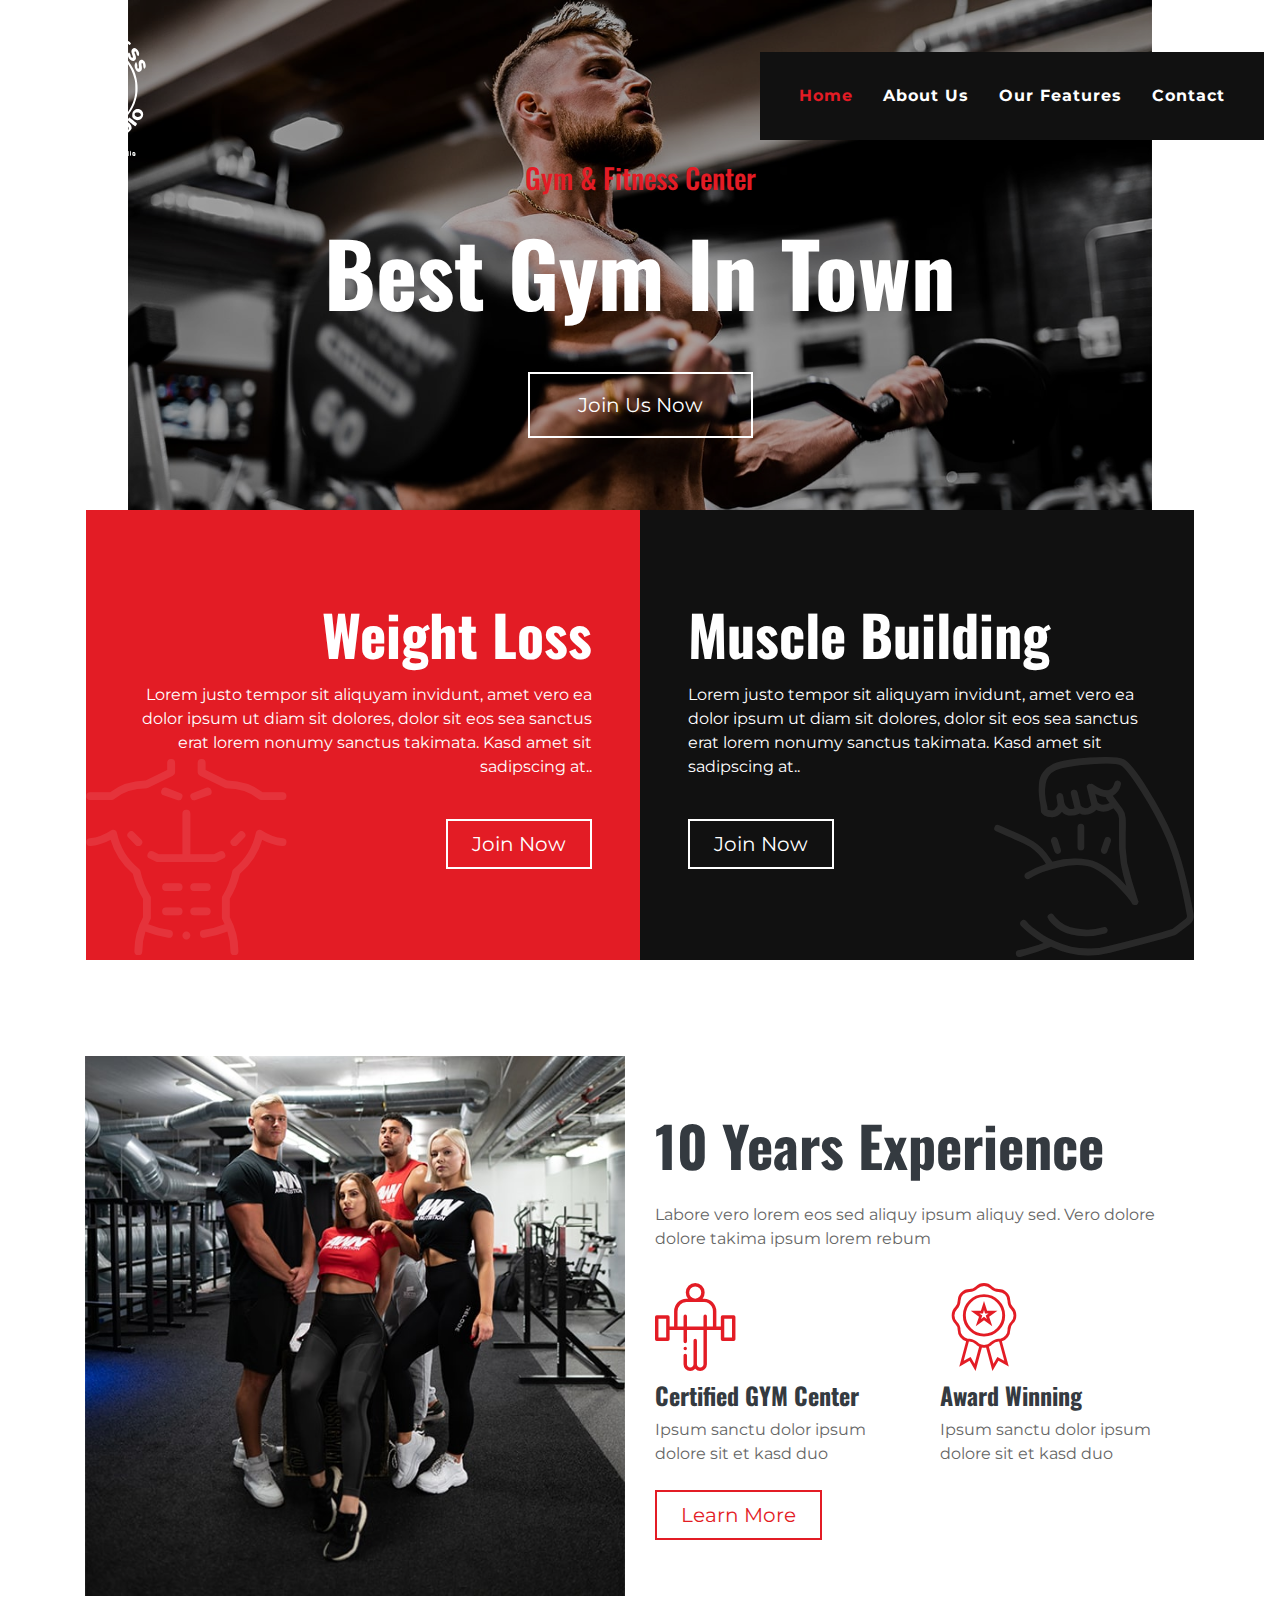
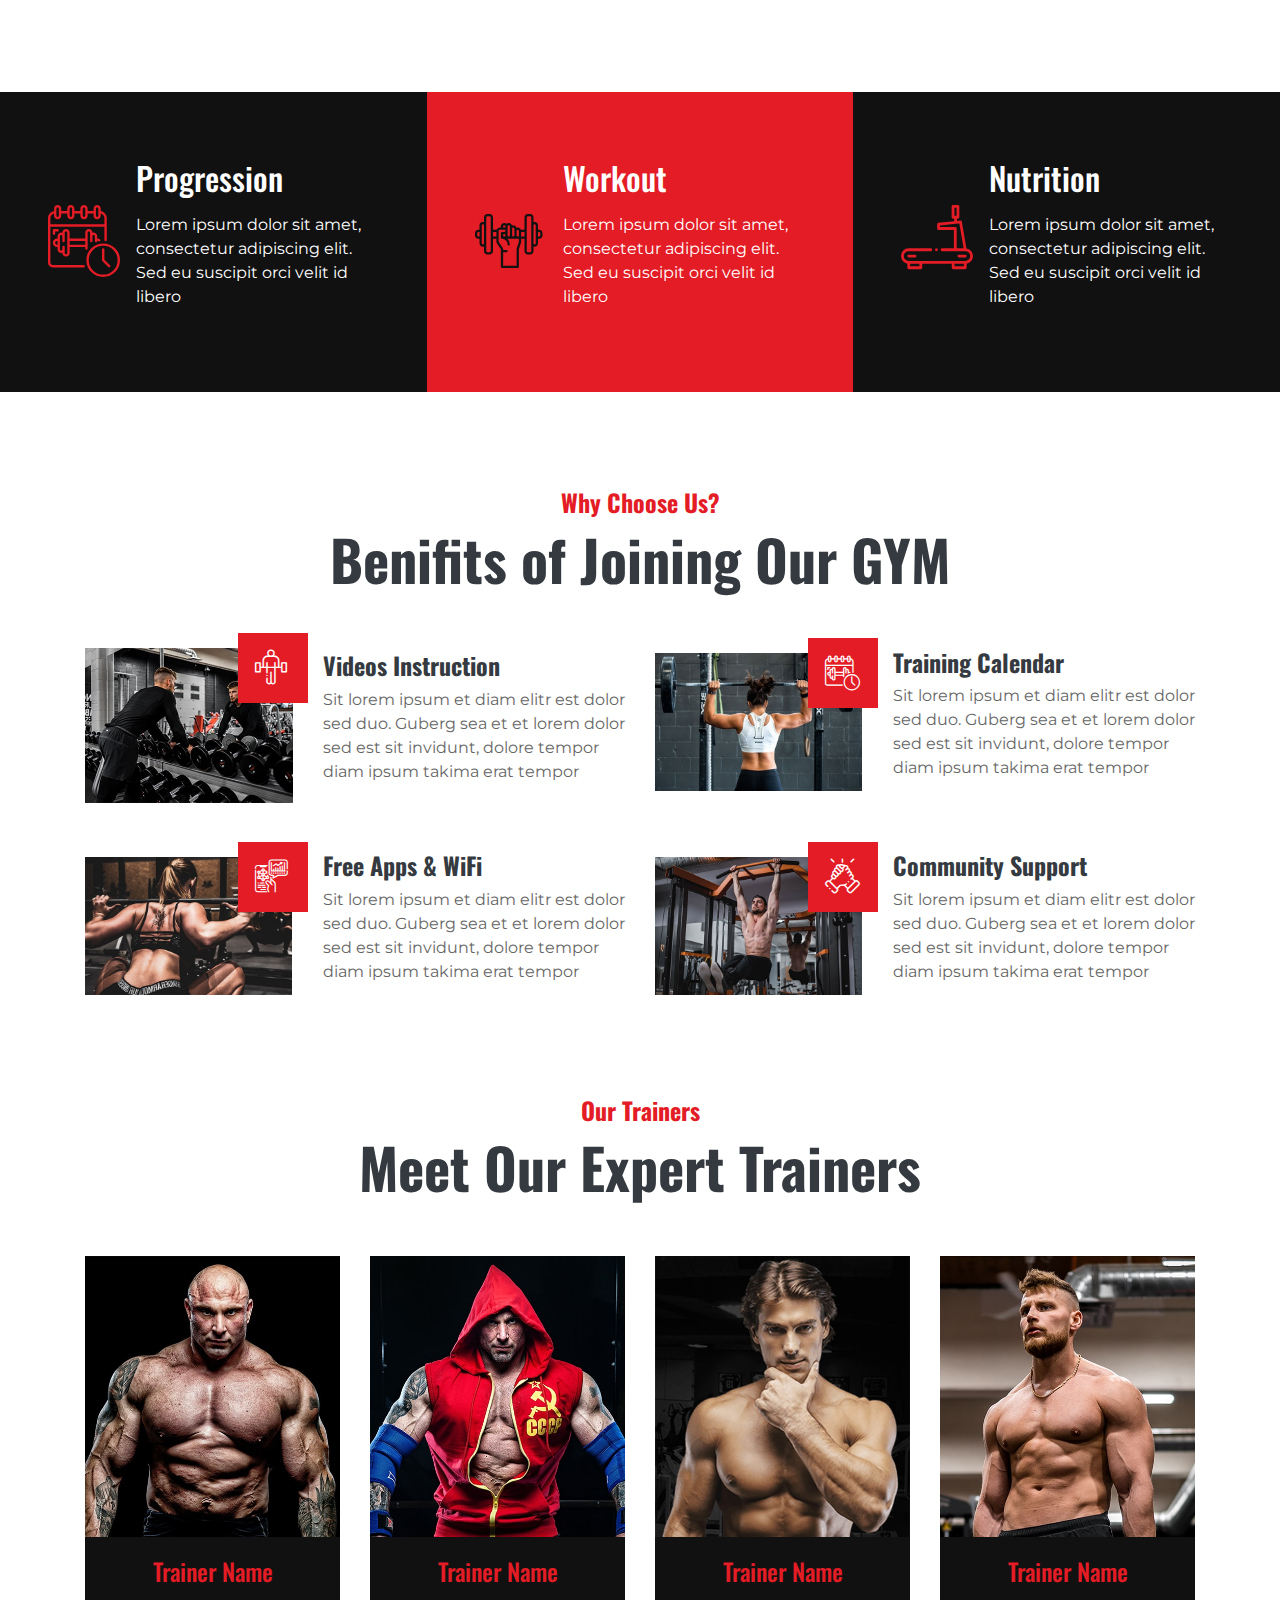
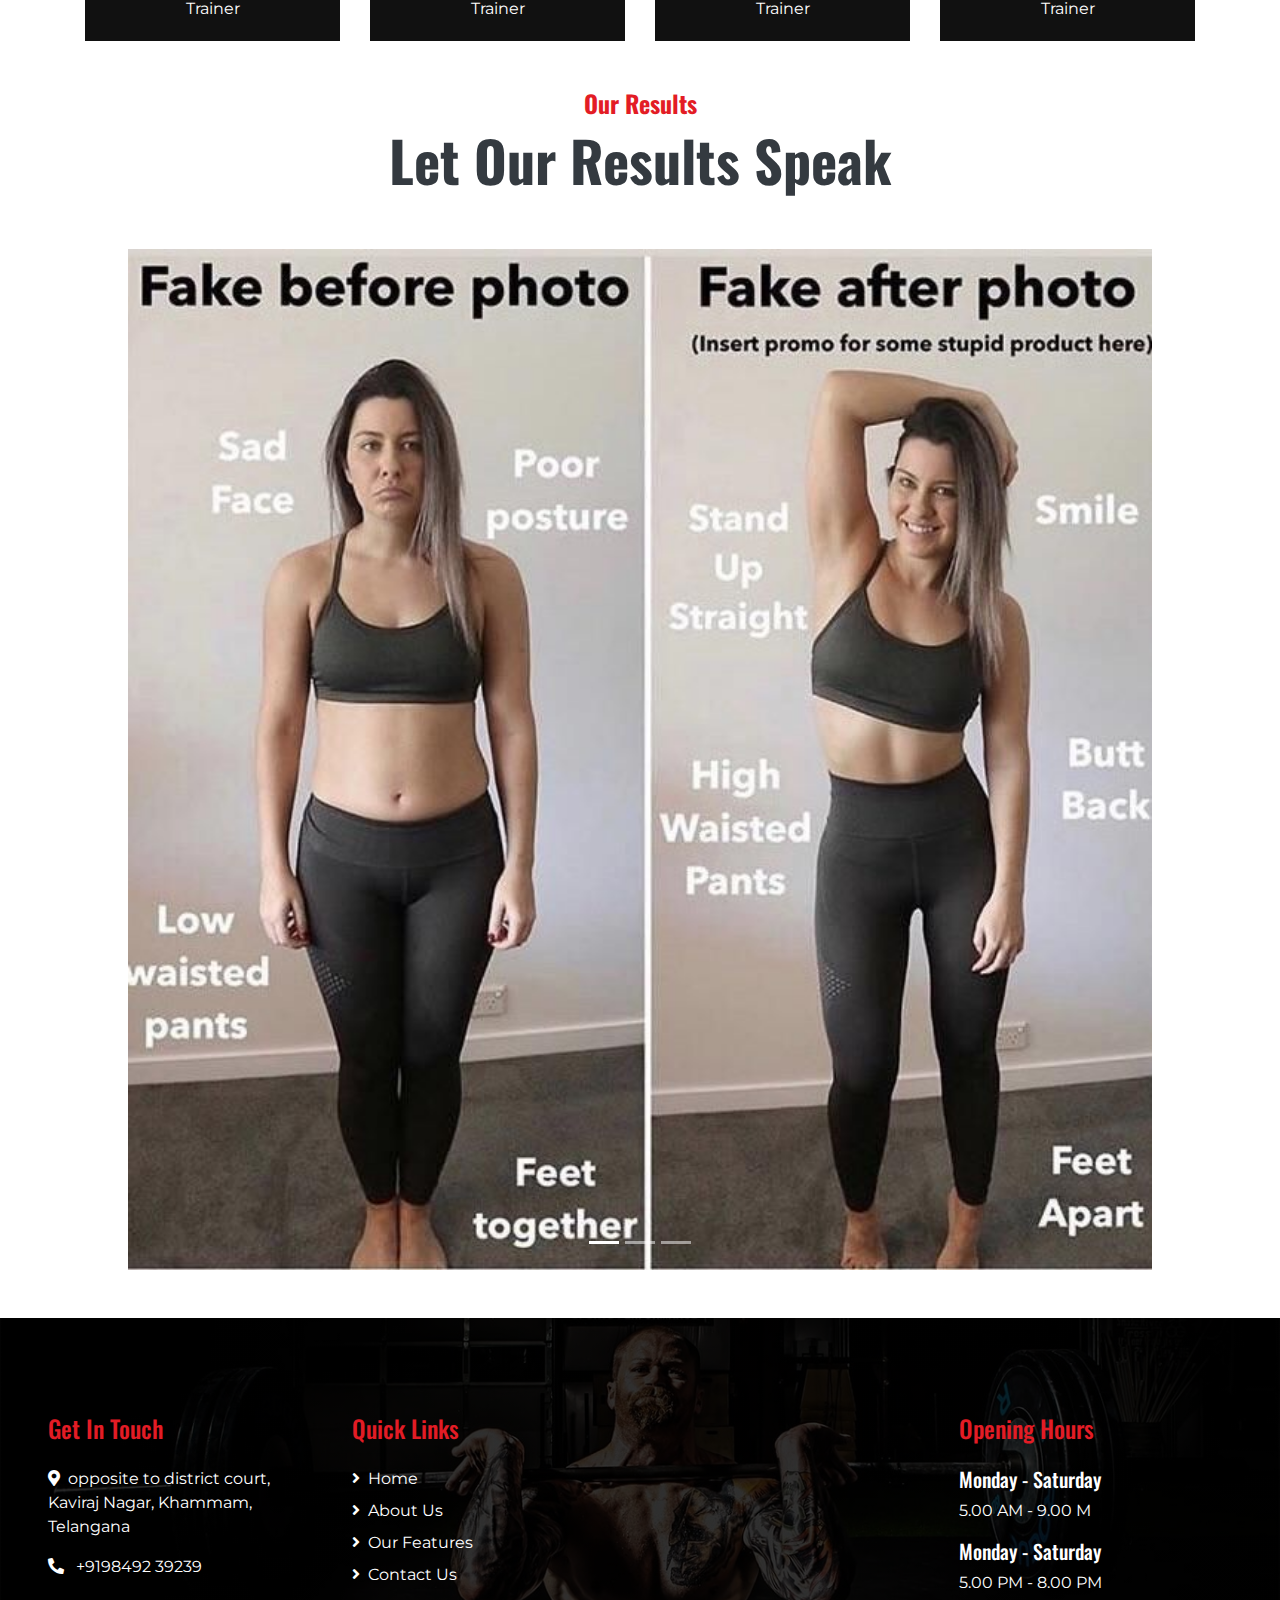
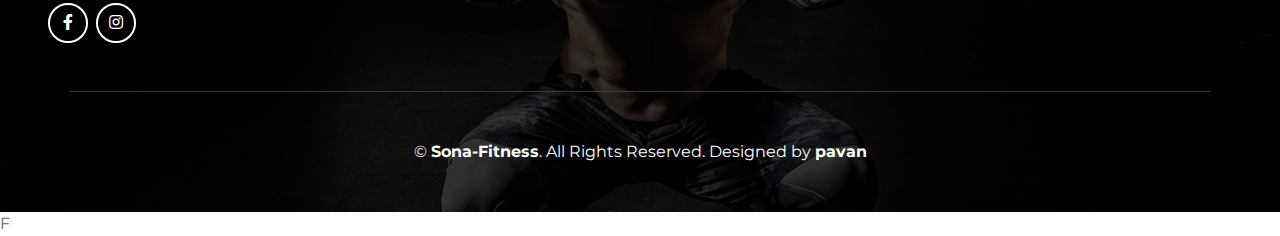
==== commit c9268ecb: "adding new images" ====
--- a/index.html
+++ b/index.html
@@ -2,836 +2,474 @@
 <html lang="en">
 
 <head>
-    <meta charset="utf-8">
-    <title>Gymnast - Gym Website Template</title>
-    <meta content="width=device-width, initial-scale=1.0" name="viewport">
-    <meta content="Free Website Template" name="keywords">
-    <meta content="Free Website Template" name="description">
-
-    <!-- Favicon -->
-    <link href="img/favicon.ico" rel="icon">
-
-    <!-- Font Awesome -->
-    <link href="https://cdnjs.cloudflare.com/ajax/libs/font-awesome/5.10.0/css/all.min.css" rel="stylesheet">
-
-    <!-- Flaticon Font -->
-    <link href="lib/flaticon/font/flaticon.css" rel="stylesheet">
-
-    <!-- Customized Bootstrap Stylesheet -->
-    <link href="css/style.min.css" rel="stylesheet">
+  <meta charset="utf-8" />
+  <title>Sona - Fitness</title>
+  <meta content="width=device-width, initial-scale=1.0" name="viewport" />
+
+
+  <!-- Favicon -->
+  <link href="img/favicon.ico" rel="icon" />
+
+  <!-- Font Awesome -->
+  <link href="https://cdnjs.cloudflare.com/ajax/libs/font-awesome/5.10.0/css/all.min.css" rel="stylesheet" />
+
+  <!-- Flaticon Font -->
+  <link href="lib/flaticon/font/flaticon.css" rel="stylesheet" />
+
+  <!-- Customized Bootstrap Stylesheet -->
+  <link href="css/style.min.css" rel="stylesheet" />
+  <link href="css/styles.user.css" rel="stylesheet" />
 </head>
 
 <body class="bg-white">
-    <!-- Navbar Start -->
-    <div class="container-fluid p-0 nav-bar">
-        <nav class="navbar navbar-expand-lg bg-none navbar-dark py-3">
-            <a href="" class="navbar-brand">
-                <h1 class="m-0 display-4 font-weight-bold text-uppercase text-white">Gymnast</h1>
-            </a>
-            <button type="button" class="navbar-toggler" data-toggle="collapse" data-target="#navbarCollapse">
-                <span class="navbar-toggler-icon"></span>
-            </button>
-            <div class="collapse navbar-collapse justify-content-between" id="navbarCollapse">
-                <div class="navbar-nav ml-auto p-4 bg-secondary">
-                    <a href="index.html" class="nav-item nav-link active">Home</a>
-                    <a href="about.html" class="nav-item nav-link">About Us</a>
-                    <a href="feature.html" class="nav-item nav-link">Our Features</a>
-                    <a href="class.html" class="nav-item nav-link">Classes</a>
-                    <div class="nav-item dropdown">
-                        <a href="#" class="nav-link dropdown-toggle" data-toggle="dropdown">Pages</a>
-                        <div class="dropdown-menu text-capitalize">
-                            <a href="blog.html" class="dropdown-item">Blog Grid</a>
-                            <a href="single.html" class="dropdown-item">Blog Detail</a>
-                        </div>
-                    </div>
-                    <a href="contact.html" class="nav-item nav-link">Contact</a>
-                </div>
-            </div>
-        </nav>
-    </div>
-    <!-- Navbar End -->
-
-    <!-- Carousel Start -->
-    <div class="container-fluid p-0">
-        <div id="blog-carousel" class="carousel slide" data-ride="carousel">
-            <div class="carousel-inner">
-                <div class="carousel-item active">
-                    <img class="w-100" src="img/carousel-1.jpg" alt="Image">
-                    <div class="carousel-caption d-flex flex-column align-items-center justify-content-center">
-                        <h3 class="text-primary text-capitalize m-0">Gym & Fitness Center</h3>
-                        <h2 class="display-2 m-0 mt-2 mt-md-4 text-white font-weight-bold text-capitalize">Best Gym In Town</h2>
-                        <a href="" class="btn btn-lg btn-outline-light mt-3 mt-md-5 py-md-3 px-md-5">Join Us Now</a>
-                    </div>
-                </div>
-                <div class="carousel-item">
-                    <img class="w-100" src="img/carousel-2.jpg" alt="Image">
-                    <div class="carousel-caption d-flex flex-column align-items-center justify-content-center">
-                        <h3 class="text-primary text-capitalize m-0">Gym & Fitness Center</h3>
-                        <h2 class="display-2 m-0 mt-2 mt-md-4 text-white font-weight-bold text-capitalize">Get Body In Shape</h2>
-                        <a href="" class="btn btn-lg btn-outline-light mt-3 mt-md-5 py-md-3 px-md-5">Join Us Now</a>
-                    </div>
-                </div>
-            </div>
-            <a class="carousel-control-prev" href="#blog-carousel" data-slide="prev">
-                <span class="carousel-control-prev-icon"></span>
-            </a>
-            <a class="carousel-control-next" href="#blog-carousel" data-slide="next">
-                <span class="carousel-control-next-icon"></span>
-            </a>
-        </div>
-    </div>
-    <!-- Carousel End -->
-
-
-    <!-- Gym Class Start -->
-    <div class="container gym-class mb-5">
-        <div class="row px-3">
-            <div class="col-md-6 p-0">
-                <div class="gym-class-box d-flex flex-column align-items-end justify-content-center bg-primary text-right text-white py-5 px-5">
-                    <i class="flaticon-six-pack"></i>
-                    <h3 class="display-4 mb-3 text-white font-weight-bold">Body Building</h3>
-                    <p>
-                        Lorem justo tempor sit aliquyam invidunt, amet vero ea dolor ipsum ut diam sit dolores, dolor
-                        sit eos sea sanctus erat lorem nonumy sanctus takimata. Kasd amet sit sadipscing at..
-                    </p>
-                    <a href="" class="btn btn-lg btn-outline-light mt-4 px-4">Join Now</a>
-                </div>
-            </div>
-            <div class="col-md-6 p-0">
-                <div class="gym-class-box d-flex flex-column align-items-start justify-content-center bg-secondary text-left text-white py-5 px-5">
-                    <i class="flaticon-bodybuilding"></i>
-                    <h3 class="display-4 mb-3 text-white font-weight-bold">Muscle Building</h3>
-                    <p>
-                        Lorem justo tempor sit aliquyam invidunt, amet vero ea dolor ipsum ut diam sit dolores, dolor
-                        sit eos sea sanctus erat lorem nonumy sanctus takimata. Kasd amet sit sadipscing at..
-                    </p>
-                    <a href="" class="btn btn-lg btn-outline-light mt-4 px-4">Join Now</a>
-                </div>
-            </div>
-        </div>
-    </div>
-    <!-- Gym Class End -->
-
-
-    <!-- About Start -->
-    <div class="container py-5">
+  <!-- Navbar Start -->
+  <div class="container-fluid p-0 nav-bar">
+    <nav class="navbar navbar-expand-lg bg-none navbar-dark py-3">
+      <a href="/" class="navbar-brand">
+        <img src="img/sona-logo.svg" alt="" class="sona-logo" srcset="">
+      </a>
+      <button type="button" class="navbar-toggler" data-toggle="collapse" data-target="#navbarCollapse">
+        <span class="navbar-toggler-icon"></span>
+      </button>
+      <div class="collapse navbar-collapse justify-content-between" id="navbarCollapse">
+        <div class="navbar-nav ml-auto p-4 bg-secondary">
+          <a href="index.html" class="nav-item nav-link active">Home</a>
+          <a href="about.html" class="nav-item nav-link">About Us</a>
+          <a href="feature.html" class="nav-item nav-link">Our Features</a>
+          <a href="contact.html" class="nav-item nav-link">Contact</a>
+        </div>
+      </div>
+    </nav>
+  </div>
+  <!-- Navbar End -->
+
+  <!-- Carousel Start -->
+  <div class="container-fluid p-0">
+    <div id="blog-carousel" class="carousel slide" data-ride="carousel">
+      <div class="carousel-inner">
+        <div class="carousel-item active">
+          <img class="w-100" src="img/carousel-1.jpg" alt="Image" />
+          <div class="carousel-caption d-flex flex-column align-items-center justify-content-center">
+            <h3 class="text-primary text-capitalize m-0">
+              Gym & Fitness Center
+            </h3>
+            <h2 class="display-2 m-0 mt-2 mt-md-4 text-white font-weight-bold text-capitalize">
+              Best Gym In Town
+            </h2>
+            <a target="_blank"
+              href="https://api.whatsapp.com/send?phone=919849239239&text=Hello%2C%0AI%20am%20looking%20forward%20to%20join%20in%20the%20gym%20can%20you%20send%20me%20the%20details%20please"
+              class="btn btn-lg btn-outline-light mt-3 mt-md-5 py-md-3 px-md-5">Join Us Now</a>
+          </div>
+        </div>
+        <div class="carousel-item">
+          <img class="w-100" src="img/carousel-2.jpg" alt="Image" />
+          <div class="carousel-caption d-flex flex-column align-items-center justify-content-center">
+            <h3 class="text-primary text-capitalize m-0">
+              Gym & Fitness Center
+            </h3>
+            <h2 class="display-2 m-0 mt-2 mt-md-4 text-white font-weight-bold text-capitalize">
+              Get Body In Shape
+            </h2>
+            <a target="_blank"
+              href="https://api.whatsapp.com/send?phone=919849239239&text=Hello%2C%0AI%20am%20looking%20forward%20to%20join%20in%20the%20gym%20can%20you%20send%20me%20the%20details%20please"
+              class="btn btn-lg btn-outline-light mt-3 mt-md-5 py-md-3 px-md-5">Join Us Now</a>
+          </div>
+        </div>
+      </div>
+      <a class="carousel-control-prev" href="#blog-carousel" data-slide="prev">
+        <span class="carousel-control-prev-icon"></span>
+      </a>
+      <a class="carousel-control-next" href="#blog-carousel" data-slide="next">
+        <span class="carousel-control-next-icon"></span>
+      </a>
+    </div>
+  </div>
+  <!-- Carousel End -->
+
+  <!-- Gym Class Start -->
+  <div class="container gym-class mb-5">
+    <div class="row px-3">
+      <div class="col-md-6 p-0">
+        <div
+          class="gym-class-box d-flex flex-column align-items-end justify-content-center bg-primary text-right text-white py-5 px-5">
+          <i class="flaticon-six-pack"></i>
+          <h3 class="display-4 mb-3 text-white font-weight-bold">
+            Weight Loss
+          </h3>
+          <p>
+            Lorem justo tempor sit aliquyam invidunt, amet vero ea dolor ipsum
+            ut diam sit dolores, dolor sit eos sea sanctus erat lorem nonumy
+            sanctus takimata. Kasd amet sit sadipscing at..
+          </p>
+          <a href="https://api.whatsapp.com/send?phone=919849239239&text=Hello%2C%0AI%20am%20looking%20forward%20to%20join%20in%20the%20gym%20can%20you%20send%20me%20the%20details%20please"
+            class="btn btn-lg btn-outline-light mt-4 px-4">Join Now</a>
+        </div>
+      </div>
+      <div class="col-md-6 p-0">
+        <div
+          class="gym-class-box d-flex flex-column align-items-start justify-content-center bg-secondary text-left text-white py-5 px-5">
+          <i class="flaticon-bodybuilding"></i>
+          <h3 class="display-4 mb-3 text-white font-weight-bold">
+            Muscle Building
+          </h3>
+          <p>
+            Lorem justo tempor sit aliquyam invidunt, amet vero ea dolor ipsum
+            ut diam sit dolores, dolor sit eos sea sanctus erat lorem nonumy
+            sanctus takimata. Kasd amet sit sadipscing at..
+          </p>
+          <a href="https://api.whatsapp.com/send?phone=919849239239&text=Hello%2C%0AI%20am%20looking%20forward%20to%20join%20in%20the%20gym%20can%20you%20send%20me%20the%20details%20please"
+            class="btn btn-lg btn-outline-light mt-4 px-4">Join Now</a>
+        </div>
+      </div>
+    </div>
+  </div>
+  <!-- Gym Class End -->
+
+  <!-- About Start -->
+  <div class="container py-5">
+    <div class="row align-items-center">
+      <div class="col-lg-6">
+        <img class="img-fluid mb-4 mb-lg-0" src="img/about.jpg" alt="Image" />
+      </div>
+      <div class="col-lg-6">
+        <h2 class="display-4 font-weight-bold mb-4">10 Years Experience</h2>
+        <p>
+          Labore vero lorem eos sed aliquy ipsum aliquy sed. Vero dolore
+          dolore takima ipsum lorem rebum
+        </p>
+        <div class="row py-2">
+          <div class="col-sm-6">
+            <i class="flaticon-barbell display-2 text-primary"></i>
+            <h4 class="font-weight-bold">Certified GYM Center</h4>
+            <p>Ipsum sanctu dolor ipsum dolore sit et kasd duo</p>
+          </div>
+          <div class="col-sm-6">
+            <i class="flaticon-medal display-2 text-primary"></i>
+            <h4 class="font-weight-bold">Award Winning</h4>
+            <p>Ipsum sanctu dolor ipsum dolore sit et kasd duo</p>
+          </div>
+        </div>
+        <a href="/about.html" class="btn btn-lg px-4 btn-outline-primary">Learn More</a>
+      </div>
+    </div>
+  </div>
+  <!-- About End -->
+
+  <!-- Features Start -->
+  <div class="container-fluid my-5">
+    <div class="row">
+      <div class="col-lg-4 p-0">
+        <div class="d-flex align-items-center bg-secondary text-white px-5" style="min-height: 300px">
+          <i class="flaticon-training display-3 text-primary mr-3"></i>
+          <div class="">
+            <h2 class="text-white mb-3">Progression</h2>
+            <p>
+              Lorem ipsum dolor sit amet, consectetur adipiscing elit. Sed eu
+              suscipit orci velit id libero
+            </p>
+          </div>
+        </div>
+      </div>
+      <div class="col-lg-4 p-0">
+        <div class="d-flex align-items-center bg-primary text-white px-5" style="min-height: 300px">
+          <i class="flaticon-weightlifting display-3 text-secondary mr-3"></i>
+          <div class="">
+            <h2 class="text-white mb-3">Workout</h2>
+            <p>
+              Lorem ipsum dolor sit amet, consectetur adipiscing elit. Sed eu
+              suscipit orci velit id libero
+            </p>
+          </div>
+        </div>
+      </div>
+      <div class="col-lg-4 p-0">
+        <div class="d-flex align-items-center bg-secondary text-white px-5" style="min-height: 300px">
+          <i class="flaticon-treadmill display-3 text-primary mr-3"></i>
+          <div class="">
+            <h2 class="text-white mb-3">Nutrition</h2>
+            <p>
+              Lorem ipsum dolor sit amet, consectetur adipiscing elit. Sed eu
+              suscipit orci velit id libero
+            </p>
+          </div>
+        </div>
+      </div>
+    </div>
+  </div>
+  <!-- Features End -->
+
+  <!-- GYM Feature Start -->
+  <div class="container feature pt-5">
+    <div class="d-flex flex-column text-center mb-5">
+      <h4 class="text-primary font-weight-bold">Why Choose Us?</h4>
+      <h4 class="display-4 font-weight-bold">Benifits of Joining Our GYM</h4>
+    </div>
+    <div class="row">
+      <div class="col-md-6 mb-5">
         <div class="row align-items-center">
-            <div class="col-lg-6">
-                <img class="img-fluid mb-4 mb-lg-0" src="img/about.jpg" alt="Image">
-            </div>
-            <div class="col-lg-6">
-                <h2 class="display-4 font-weight-bold mb-4">10 Years Experience</h2>
-                <p>Labore vero lorem eos sed aliquy ipsum aliquy sed. Vero dolore dolore takima ipsum lorem rebum</p>
-                <div class="row py-2">
-                    <div class="col-sm-6">
-                        <i class="flaticon-barbell display-2 text-primary"></i>
-                        <h4 class="font-weight-bold">Certified GYM Center</h4>
-                        <p>Ipsum sanctu dolor ipsum dolore sit et kasd duo</p>
-                    </div>
-                    <div class="col-sm-6">
-                        <i class="flaticon-medal display-2 text-primary"></i>
-                        <h4 class="font-weight-bold">Award Winning</h4>
-                        <p>Ipsum sanctu dolor ipsum dolore sit et kasd duo</p>
-                    </div>
-                </div>
-                <a href="" class="btn btn-lg px-4 btn-outline-primary">Learn More</a>
-            </div>
-        </div>
-    </div>
-    <!-- About End -->
-
-
-    <!-- Features Start -->
-    <div class="container-fluid my-5">
-        <div class="row">
-            <div class="col-lg-4 p-0">
-                <div class="d-flex align-items-center bg-secondary text-white px-5" style="min-height: 300px;">
-                    <i class="flaticon-training display-3 text-primary mr-3"></i>
-                    <div class="">
-                        <h2 class="text-white mb-3">Progression</h2>
-                        <p>Lorem ipsum dolor sit amet, consectetur adipiscing elit. Sed eu suscipit orci velit id libero
-                        </p>
-                    </div>
-                </div>
-            </div>
-            <div class="col-lg-4 p-0">
-                <div class="d-flex align-items-center bg-primary text-white px-5" style="min-height: 300px;">
-                    <i class="flaticon-weightlifting display-3 text-secondary mr-3"></i>
-                    <div class="">
-                        <h2 class="text-white mb-3">Workout</h2>
-                        <p>Lorem ipsum dolor sit amet, consectetur adipiscing elit. Sed eu suscipit orci velit id libero
-                        </p>
-                    </div>
-                </div>
-            </div>
-            <div class="col-lg-4 p-0">
-                <div class="d-flex align-items-center bg-secondary text-white px-5" style="min-height: 300px;">
-                    <i class="flaticon-treadmill display-3 text-primary mr-3"></i>
-                    <div class="">
-                        <h2 class="text-white mb-3">Nutrition</h2>
-                        <p>Lorem ipsum dolor sit amet, consectetur adipiscing elit. Sed eu suscipit orci velit id libero
-                        </p>
-                    </div>
-                </div>
-            </div>
-        </div>
-    </div>
-    <!-- Features End -->
-
-
-    <!-- GYM Feature Start -->
-    <div class="container feature pt-5">
-        <div class="d-flex flex-column text-center mb-5">
-            <h4 class="text-primary font-weight-bold">Why Choose Us?</h4>
-            <h4 class="display-4 font-weight-bold">Benifits of Joining Our GYM</h4>
-        </div>
-        <div class="row">
-            <div class="col-md-6 mb-5">
-                <div class="row align-items-center">
-                    <div class="col-sm-5">
-                        <img class="img-fluid mb-3 mb-sm-0" src="img/feature-1.jpg" alt="Image">
-                        <i class="flaticon-barbell"></i>
-                    </div>
-                    <div class="col-sm-7">
-                        <h4 class="font-weight-bold">Videos Instruction</h4>
-                        <p>Sit lorem ipsum et diam elitr est dolor sed duo. Guberg sea et et lorem dolor sed est sit invidunt, dolore tempor diam ipsum takima  erat tempor</p>
-                    </div>
-                </div>
-            </div>
-            <div class="col-md-6 mb-5">
-                <div class="row align-items-center">
-                    <div class="col-sm-5">
-                        <img class="img-fluid mb-3 mb-sm-0" src="img/feature-2.jpg" alt="Image">
-                        <i class="flaticon-training"></i>
-                    </div>
-                    <div class="col-sm-7">
-                        <h4 class="font-weight-bold">Training Calendar</h4>
-                        <p>Sit lorem ipsum et diam elitr est dolor sed duo. Guberg sea et et lorem dolor sed est sit invidunt, dolore tempor diam ipsum takima  erat tempor</p>
-                    </div>
-                </div>
-            </div>
-            <div class="col-md-6 mb-5">
-                <div class="row align-items-center">
-                    <div class="col-sm-5">
-                        <img class="img-fluid mb-3 mb-sm-0" src="img/feature-3.jpg" alt="Image">
-                        <i class="flaticon-trends"></i>
-                    </div>
-                    <div class="col-sm-7">
-                        <h4 class="font-weight-bold">Free Apps & WiFi</h4>
-                        <p>Sit lorem ipsum et diam elitr est dolor sed duo. Guberg sea et et lorem dolor sed est sit invidunt, dolore tempor diam ipsum takima  erat tempor</p>
-                    </div>
-                </div>
-            </div>
-            <div class="col-md-6 mb-5">
-                <div class="row align-items-center">
-                    <div class="col-sm-5">
-                        <img class="img-fluid mb-3 mb-sm-0" src="img/feature-4.jpg" alt="Image">
-                        <i class="flaticon-support"></i>
-                    </div>
-                    <div class="col-sm-7">
-                        <h4 class="font-weight-bold">Community Support</h4>
-                        <p>Sit lorem ipsum et diam elitr est dolor sed duo. Guberg sea et et lorem dolor sed est sit invidunt, dolore tempor diam ipsum takima  erat tempor</p>
-                    </div>
-                </div>
-            </div>
-        </div>
-    </div>
-    <!-- GYM Feature End -->
-
-
-    <!-- Subscribe Start -->
-    <div class="subscribe container-fluid my-5 py-5 text-center">
-        <h4 class="display-4 text-white font-weight-bold mt-5 mb-3">Subscribe Our Newsletter</h4>
-        <p class="text-white mb-4">Subscribe and get Our latest article in your inbox</p>
-        <form class="form-inline justify-content-center mb-5">
-            <div class="input-group">
-                <input type="text" class="form-control-lg" placeholder="Your Email">
-                <div class="input-group-append">
-                    <button class="btn btn-primary" type="submit">Subscribe</button>
-                </div>
-            </div>
-        </form>
-    </div>
-    <!-- Subscribe End -->
-
-
-    <!-- Class Timetable Start -->
-    <div class="container gym-feature py-5">
-        <div class="d-flex flex-column text-center mb-5">
-            <h4 class="text-primary font-weight-bold">Class Timetable</h4>
-            <h4 class="display-4 font-weight-bold">Working Hours and Class Time</h4>
-        </div>
-        <div class="tab-class">
-            <ul class="nav nav-pills justify-content-center mb-4">
-                <li class="nav-item">
-                    <a class="nav-link active" data-toggle="pill" href="#class-all">All Classes</a>
-                </li>
-                <li class="nav-item">
-                    <a class="nav-link" data-toggle="pill" href="#class-cardio">Cardio</a>
-                </li>
-                <li class="nav-item">
-                    <a class="nav-link" data-toggle="pill" href="#class-crossfit">Crossfit</a>
-                </li>
-                <li class="nav-item">
-                    <a class="nav-link" data-toggle="pill" href="#class-powerlifting">Powerlifting</a>
-                </li>
-            </ul>
-            <div class="tab-content">
-                <div id="class-all" class="container tab-pane p-0 active">
-                    <div class="table-responsive">
-                        <table class="table table-bordered table-lg m-0">
-                            <thead class="bg-secondary text-white text-center">
-                                <tr>
-                                    <th>Time</th>
-                                    <th>Monday</th>
-                                    <th>Tuesday</th>
-                                    <th>Wednesday</th>
-                                    <th>Thursday</th>
-                                    <th>Friday</th>
-                                    <th>Saturday</th>
-                                    <th>Sunday</th>
-                                </tr>
-                            </thead>
-                            <tbody class="text-center">
-                                <tr>
-                                    <th class="bg-secondary text-white align-middle">6.00am - 8.00am</th>
-                                    <td><h5>Cardio</h5>John Deo</td>
-                                    <td></td>
-                                    <td><h5>Crossfit</h5>Adam Phillips</td>
-                                    <td></td>
-                                    <td><h5>Power Lifting</h5>James Alien</td>
-                                    <td></td>
-                                    <td><h5>Cardio</h5>John Deo</td>
-                                </tr>
-                                <tr>
-                                    <th class="bg-secondary text-white align-middle">10.00am - 12.00am</th>
-                                    <td></td>
-                                    <td><h5>Power Lifting</h5>James Alien</td>
-                                    <td></td>
-                                    <td><h5>Cardio</h5>John Deo</td>
-                                    <td></td>
-                                    <td><h5>Crossfit</h5>Adam Phillips</td>
-                                    <td></td>
-                                </tr>
-                                <tr>
-                                    <th class="bg-secondary text-white align-middle">5.00pm - 7.00pm</th>
-                                    <td><h5>Crossfit</h5>Adam Phillips</td>
-                                    <td></td>
-                                    <td><h5>Power Lifting</h5>James Alien</td>
-                                    <td></td>
-                                    <td><h5>Cardio</h5>John Deo</td>
-                                    <td></td>
-                                    <td><h5>Crossfit</h5>Adam Phillips</td>
-                                </tr>
-                                <tr>
-                                    <th class="bg-secondary text-white align-middle">7.00pm - 9.00pm</th>
-                                    <td></td>
-                                    <td><h5>Cardio</h5>John Deo</td>
-                                    <td></td>
-                                    <td><h5>Crossfit</h5>Adam Phillips</td>
-                                    <td></td>
-                                    <td><h5>Power Lifting</h5>James Alien</td>
-                                    <td></td>
-                                </tr>
-                            </tbody>
-                        </table>
-                    </div>
-                </div>
-                <div id="class-cardio" class="container tab-pane fade p-0">
-                    <div class="table-responsive">
-                        <table class="table table-bordered table-lg m-0">
-                            <thead class="bg-secondary text-white text-center">
-                                <tr>
-                                    <th>Time</th>
-                                    <th>Monday</th>
-                                    <th>Tuesday</th>
-                                    <th>Wednesday</th>
-                                    <th>Thursday</th>
-                                    <th>Friday</th>
-                                    <th>Saturday</th>
-                                    <th>Sunday</th>
-                                </tr>
-                            </thead>
-                            <tbody class="text-center">
-                                <tr>
-                                    <th class="bg-secondary text-white align-middle">6.00am - 8.00am</th>
-                                    <td class="bg-primary text-white"><h5 class="text-white">Cardio</h5>John Deo</td>
-                                    <td></td>
-                                    <td><h5>Crossfit</h5>Adam Phillips</td>
-                                    <td></td>
-                                    <td><h5>Power Lifting</h5>James Alien</td>
-                                    <td></td>
-                                    <td class="bg-primary text-white"><h5 class="text-white">Cardio</h5>John Deo</td>
-                                </tr>
-                                <tr>
-                                    <th class="bg-secondary text-white align-middle">10.00am - 12.00am</th>
-                                    <td></td>
-                                    <td><h5>Power Lifting</h5>James Alien</td>
-                                    <td></td>
-                                    <td class="bg-primary text-white"><h5 class="text-white">Cardio</h5>John Deo</td>
-                                    <td></td>
-                                    <td><h5>Crossfit</h5>Adam Phillips</td>
-                                    <td></td> 
-                                </tr>
-                                <tr>
-                                    <th class="bg-secondary text-white align-middle">5.00pm - 7.00pm</th>
-                                    <td><h5>Crossfit</h5>Adam Phillips</td>
-                                    <td></td>
-                                    <td><h5>Power Lifting</h5>James Alien</td>
-                                    <td></td>
-                                    <td class="bg-primary text-white"><h5 class="text-white">Cardio</h5>John Deo</td>
-                                    <td></td>
-                                    <td><h5>Crossfit</h5>Adam Phillips</td>
-                                </tr>
-                                <tr>
-                                    <th class="bg-secondary text-white align-middle">7.00pm - 9.00pm</th>
-                                    <td></td>
-                                    <td class="bg-primary text-white"><h5 class="text-white">Cardio</h5>John Deo</td>
-                                    <td></td>
-                                    <td><h5>Crossfit</h5>Adam Phillips</td>
-                                    <td></td>
-                                    <td><h5>Power Lifting</h5>James Alien</td>
-                                    <td></td>
-                                </tr>
-                            </tbody>
-                        </table>
-                    </div>
-                </div>
-                <div id="class-crossfit" class="container tab-pane fade p-0">
-                    <div class="table-responsive">
-                        <table class="table table-bordered table-lg m-0">
-                            <thead class="bg-secondary text-white text-center">
-                                <tr>
-                                    <th>Time</th>
-                                    <th>Monday</th>
-                                    <th>Tuesday</th>
-                                    <th>Wednesday</th>
-                                    <th>Thursday</th>
-                                    <th>Friday</th>
-                                    <th>Saturday</th>
-                                    <th>Sunday</th>
-                                </tr>
-                            </thead>
-                            <tbody class="text-center">
-                                <tr>
-                                    <th class="bg-secondary text-white align-middle">6.00am - 8.00am</th>
-                                    <td><h5>Cardio</h5>John Deo</td>
-                                    <td></td>
-                                    <td class="bg-primary text-white"><h5 class="text-white">Crossfit</h5>Adam Phillips</td>
-                                    <td></td>
-                                    <td><h5>Power Lifting</h5>James Alien</td>
-                                    <td></td>
-                                    <td><h5>Cardio</h5>John Deo</td>
-                                </tr>
-                                <tr>
-                                    <th class="bg-secondary text-white align-middle">10.00am - 12.00am</th>
-                                    <td></td>
-                                    <td><h5>Power Lifting</h5>James Alien</td>
-                                    <td></td>
-                                    <td><h5>Cardio</h5>John Deo</td>
-                                    <td></td>
-                                    <td class="bg-primary text-white"><h5 class="text-white">Crossfit</h5>Adam Phillips</td>
-                                    <td></td> 
-                                </tr>
-                                <tr>
-                                    <th class="bg-secondary text-white align-middle">5.00pm - 7.00pm</th>
-                                    <td class="bg-primary text-white"><h5 class="text-white">Crossfit</h5>Adam Phillips</td>
-                                    <td></td>
-                                    <td><h5>Power Lifting</h5>James Alien</td>
-                                    <td></td>
-                                    <td><h5>Cardio</h5>John Deo</td>
-                                    <td></td>
-                                    <td class="bg-primary text-white"><h5 class="text-white">Crossfit</h5>Adam Phillips</td>
-                                </tr>
-                                <tr>
-                                    <th class="bg-secondary text-white align-middle">7.00pm - 9.00pm</th>
-                                    <td></td>
-                                    <td><h5>Cardio</h5>John Deo</td>
-                                    <td></td>
-                                    <td class="bg-primary text-white"><h5 class="text-white">Crossfit</h5>Adam Phillips</td>
-                                    <td></td>
-                                    <td><h5>Power Lifting</h5>James Alien</td>
-                                    <td></td>
-                                </tr>
-                            </tbody>
-                        </table>
-                    </div>
-                </div>
-                <div id="class-powerlifting" class="container tab-pane fade p-0">
-                    <div class="table-responsive">
-                        <table class="table table-bordered table-lg m-0">
-                            <thead class="bg-secondary text-white text-center">
-                                <tr>
-                                    <th>Time</th>
-                                    <th>Monday</th>
-                                    <th>Tuesday</th>
-                                    <th>Wednesday</th>
-                                    <th>Thursday</th>
-                                    <th>Friday</th>
-                                    <th>Saturday</th>
-                                    <th>Sunday</th>
-                                </tr>
-                            </thead>
-                            <tbody class="text-center">
-                                <tr>
-                                    <th class="bg-secondary text-white align-middle">6.00am - 8.00am</th>
-                                    <td><h5>Cardio</h5>John Deo</td>
-                                    <td></td>
-                                    <td><h5>Crossfit</h5>Adam Phillips</td>
-                                    <td></td>
-                                    <td class="bg-primary text-white"><h5 class="text-white">Power Lifting</h5>James Alien</td>
-                                    <td></td>
-                                    <td><h5>Cardio</h5>John Deo</td>
-                                </tr>
-                                <tr>
-                                    <th class="bg-secondary text-white align-middle">10.00am - 12.00am</th>
-                                    <td></td>
-                                    <td class="bg-primary text-white"><h5 class="text-white">Power Lifting</h5>James Alien</td>
-                                    <td></td>
-                                    <td><h5>Cardio</h5>John Deo</td>
-                                    <td></td>
-                                    <td><h5>Crossfit</h5>Adam Phillips</td>
-                                    <td></td> 
-                                </tr>
-                                <tr>
-                                    <th class="bg-secondary text-white align-middle">5.00pm - 7.00pm</th>
-                                    <td><h5>Crossfit</h5>Adam Phillips</td>
-                                    <td></td>
-                                    <td class="bg-primary text-white"><h5 class="text-white">Power Lifting</h5>James Alien</td>
-                                    <td></td>
-                                    <td><h5>Cardio</h5>John Deo</td>
-                                    <td></td>
-                                    <td><h5>Crossfit</h5>Adam Phillips</td>
-                                </tr>
-                                <tr>
-                                    <th class="bg-secondary text-white align-middle">7.00pm - 9.00pm</th>
-                                    <td></td>
-                                    <td><h5>Cardio</h5>John Deo</td>
-                                    <td></td>
-                                    <td><h5>Crossfit</h5>Adam Phillips</td>
-                                    <td></td>
-                                    <td class="bg-primary text-white"><h5 class="text-white">Power Lifting</h5>James Alien</td>
-                                    <td></td>
-                                </tr>
-                            </tbody>
-                        </table>
-                    </div>
-                </div>
-            </div>
-        </div>
-    </div>
-    <!-- Class Timetable End -->
-
-
-    <!-- BMI Calculation Start -->
-    <div class="container-fluid position-relative bmi my-5">
-        <div class="container">
-            <div class="row px-3 align-items-center">
-                <div class="col-md-6">
-                    <div class="pr-md-3 d-none d-md-block">
-                        <h4 class="text-primary">Body Mass Index </h4>
-                        <h4 class="display-4 text-white font-weight-bold mb-4">Whate is BMI?</h4>
-                        <p class="m-0 text-white">Vero elitr lorem magna justo magna justo at justo est ipsum sed clita lorem dolor ipsum sed. Lorem sea lorem vero. Sanct dolor clita clita rebum kasd magna erat diam</p>
-                    </div>
-                </div>
-                <div class="col-md-6 bg-secondary py-5">
-                    <div class="py-5 px-3">
-                        <h1 class="mb-4 text-white">Calculate your BMI</h1>
-                        <form>
-                            <div class="form-row">
-                                <div class="col form-group">
-                                    <input type="text" class="form-control form-control-lg bg-dark text-white" placeholder="Weight (KG)">
-                                </div>
-                                <div class="col form-group">
-                                    <input type="text" class="form-control form-control-lg bg-dark text-white" placeholder="Height (CM)">
-                                </div>
-                            </div>
-                            <div class="form-row">
-                                <div class="col form-group">
-                                    <input type="text" class="form-control form-control-lg bg-dark text-white" placeholder="Age">
-                                </div>
-                                <div class="col form-group">
-                                    <select class="custom-select custom-select-lg bg-dark text-muted">
-                                        <option>Gender</option>
-                                        <option>Mal</option>
-                                        <option>Female</option>
-                                    </select>
-                                </div>
-                            </div>
-                            <div class="form-row">
-                                <div class="col">
-                                    <input type="button" class="btn btn-lg btn-block btn-dark border-light"
-                                        value="Calculate Now">
-                                </div>
-                            </div>
-                        </form>
-                    </div>
-                </div>
-            </div>
-        </div>
-    </div>
-    <!-- BMI Calculation End -->
-
-
-    <!-- Team Start -->
-    <div class="container pt-5 team">
-        <div class="d-flex flex-column text-center mb-5">
-            <h4 class="text-primary font-weight-bold">Our Trainers</h4>
-            <h4 class="display-4 font-weight-bold">Meet Our Expert Trainers</h4>
-        </div>
-        <div class="row">
-            <div class="col-lg-3 col-md-6 mb-5">
-                <div class="card border-0 bg-secondary text-center text-white">
-                    <img class="card-img-top" src="img/team-1.jpg" alt="">
-                    <div class="card-social d-flex align-items-center justify-content-center">
-                        <a class="btn btn-outline-light rounded-circle text-center mr-2 px-0" style="width: 40px; height: 40px;" href="#"><i class="fab fa-twitter"></i></a>
-                        <a class="btn btn-outline-light rounded-circle text-center mr-2 px-0" style="width: 40px; height: 40px;" href="#"><i class="fab fa-facebook-f"></i></a>
-                        <a class="btn btn-outline-light rounded-circle text-center mr-2 px-0" style="width: 40px; height: 40px;" href="#"><i class="fab fa-linkedin-in"></i></a>
-                        <a class="btn btn-outline-light rounded-circle text-center mr-2 px-0" style="width: 40px; height: 40px;" href="#"><i class="fab fa-instagram"></i></a>
-                    </div>
-                    <div class="card-body bg-secondary">
-                        <h4 class="card-title text-primary">Trainer Name</h4>
-                        <p class="card-text">Trainer</p>
-                    </div>
-                </div>
-            </div>
-            <div class="col-lg-3 col-md-6 mb-5">
-                <div class="card border-0 bg-secondary text-center text-white">
-                    <img class="card-img-top" src="img/team-2.jpg" alt="">
-                    <div class="card-social d-flex align-items-center justify-content-center">
-                        <a class="btn btn-outline-light rounded-circle text-center mr-2 px-0" style="width: 40px; height: 40px;" href="#"><i class="fab fa-twitter"></i></a>
-                        <a class="btn btn-outline-light rounded-circle text-center mr-2 px-0" style="width: 40px; height: 40px;" href="#"><i class="fab fa-facebook-f"></i></a>
-                        <a class="btn btn-outline-light rounded-circle text-center mr-2 px-0" style="width: 40px; height: 40px;" href="#"><i class="fab fa-linkedin-in"></i></a>
-                        <a class="btn btn-outline-light rounded-circle text-center mr-2 px-0" style="width: 40px; height: 40px;" href="#"><i class="fab fa-instagram"></i></a>
-                    </div>
-                    <div class="card-body bg-secondary">
-                        <h4 class="card-title text-primary">Trainer Name</h4>
-                        <p class="card-text">Trainer</p>
-                    </div>
-                </div>
-            </div>
-            <div class="col-lg-3 col-md-6 mb-5">
-                <div class="card border-0 bg-secondary text-center text-white">
-                    <img class="card-img-top" src="img/team-3.jpg" alt="">
-                    <div class="card-social d-flex align-items-center justify-content-center">
-                        <a class="btn btn-outline-light rounded-circle text-center mr-2 px-0" style="width: 40px; height: 40px;" href="#"><i class="fab fa-twitter"></i></a>
-                        <a class="btn btn-outline-light rounded-circle text-center mr-2 px-0" style="width: 40px; height: 40px;" href="#"><i class="fab fa-facebook-f"></i></a>
-                        <a class="btn btn-outline-light rounded-circle text-center mr-2 px-0" style="width: 40px; height: 40px;" href="#"><i class="fab fa-linkedin-in"></i></a>
-                        <a class="btn btn-outline-light rounded-circle text-center mr-2 px-0" style="width: 40px; height: 40px;" href="#"><i class="fab fa-instagram"></i></a>
-                    </div>
-                    <div class="card-body bg-secondary">
-                        <h4 class="card-title text-primary">Trainer Name</h4>
-                        <p class="card-text">Trainer</p>
-                    </div>
-                </div>
-            </div>
-            <div class="col-lg-3 col-md-6 mb-5">
-                <div class="card border-0 bg-secondary text-center text-white">
-                    <img class="card-img-top" src="img/team-4.jpg" alt="">
-                    <div class="card-social d-flex align-items-center justify-content-center">
-                        <a class="btn btn-outline-light rounded-circle text-center mr-2 px-0" style="width: 40px; height: 40px;" href="#"><i class="fab fa-twitter"></i></a>
-                        <a class="btn btn-outline-light rounded-circle text-center mr-2 px-0" style="width: 40px; height: 40px;" href="#"><i class="fab fa-facebook-f"></i></a>
-                        <a class="btn btn-outline-light rounded-circle text-center mr-2 px-0" style="width: 40px; height: 40px;" href="#"><i class="fab fa-linkedin-in"></i></a>
-                        <a class="btn btn-outline-light rounded-circle text-center mr-2 px-0" style="width: 40px; height: 40px;" href="#"><i class="fab fa-instagram"></i></a>
-                    </div>
-                    <div class="card-body bg-secondary">
-                        <h4 class="card-title text-primary">Trainer Name</h4>
-                        <p class="card-text">Trainer</p>
-                    </div>
-                </div>
-            </div>
-        </div>
-    </div>
-    <!-- Team End -->
-
-
-    <!-- Testimonial Start -->
-    <div class="container-fluid position-relative testimonial my-5">
-        <div class="container">
-            <div class="row px-3 align-items-center">
-                <div class="col-md-6 bg-secondary">
-                    <div class="d-flex align-items-center px-3" style="min-height: 450px;">
-                        <div id="carouselId" class="carousel slide" data-ride="carousel">
-                            <ol class="carousel-indicators">
-                                <li data-target="#carouselId" data-slide-to="0" class="active"></li>
-                                <li data-target="#carouselId" data-slide-to="1"></li>
-                                <li data-target="#carouselId" data-slide-to="2"></li>
-                            </ol>
-                            <div class="carousel-inner" role="listbox">
-                                <div class="carousel-item active">
-                                    <div class="d-flex align-items-center mb-4 text-white">
-                                        <img width="80" height="80" class="rounded-circle bg-dark p-2" src="img/testimonial-1.jpg" alt="Image">
-                                        <div class="pl-4">
-                                            <h4 class="text-primary">Client Name</h4>
-                                            <p class="m-0">Profession</p>
-                                        </div>
-                                    </div>
-                                    <div class="testimonial-text position-relative border bg-dark text-white mb-5 p-4">
-                                        Sed ea amet kasd elitr stet nonumy, stet rebum et ipsum est duo elitr eirmod clita lorem. Dolores tempor voluptua ipsum sanctus clita
-                                    </div>
-                                </div>
-                                <div class="carousel-item">
-                                    <div class="d-flex align-items-center mb-4 text-white">
-                                        <img width="80" height="80" class="rounded-circle bg-dark p-2" src="img/testimonial-2.jpg" alt="Image">
-                                        <div class="pl-4">
-                                            <h4 class="text-primary">Client Name</h4>
-                                            <p class="m-0">Profession</p>
-                                        </div>
-                                    </div>
-                                    <div class="testimonial-text position-relative border bg-dark text-white mb-5 p-4">
-                                        Sed ea amet kasd elitr stet nonumy, stet rebum et ipsum est duo elitr eirmod clita lorem. Dolores tempor voluptua ipsum sanctus clita
-                                    </div>
-                                </div>
-                                <div class="carousel-item">
-                                    <div class="d-flex align-items-center mb-4 text-white">
-                                        <img width="80" height="80" class="rounded-circle bg-dark p-2" src="img/testimonial-3.jpg" alt="Image">
-                                        <div class="pl-4">
-                                            <h4 class="text-primary">Client Name</h4>
-                                            <p class="m-0">Profession</p>
-                                        </div>
-                                    </div>
-                                    <div class="testimonial-text position-relative border bg-dark text-white mb-5 p-4">
-                                        Sed ea amet kasd elitr stet nonumy, stet rebum et ipsum est duo elitr eirmod clita lorem. Dolores tempor voluptua ipsum sanctus clita
-                                    </div>
-                                </div>
-                            </div>
-                        </div>
-                    </div>
-                </div>
-                <div class="col-md-6">
-                    <div class="pl-md-3 d-none d-md-block">
-                        <h4 class="text-primary">Testimonial</h4>
-                        <h4 class="display-4 mb-4 text-white font-weight-bold">What Our Clients Say?</h4>
-                        <p class="m-0 text-white">Vero elitr lorem magna justo magna justo at justo est ipsum sed clita lorem dolor ipsum sed. Lorem sea lorem vero. Sanct dolor clita clita rebum kasd magna erat diam</p>
-                    </div>
-                </div>
-            </div>
-        </div>
-    </div>
-    <!-- Testimonial End -->
-
-
-    <!-- Blog Start -->
-    <div class="container pt-5">
-        <div class="d-flex flex-column text-center mb-5">
-            <h4 class="text-primary font-weight-bold">Our Blog</h4>
-            <h4 class="display-4 font-weight-bold">Latest Article From Blog</h4>
-        </div>
-        <div class="row">
-            <div class="col-lg-6 mb-5 blog-item">
-                <img class="img-fluid mb-4" src="img/blog-1.jpg" alt="Image">
-                <div class="d-flex align-items-center mb-4">
-                    <div class="d-flex flex-column align-items-center justify-content-center rounded-circle bg-primary text-white" style="width: 80px; height: 80px;">
-                        <small>01</small>
-                        <strong class="text-uppercase m-0 text-white">Jan</strong>
-                        <small>2045</small>
-                    </div>
-                    <div class="pl-3">
-                        <h3 class="font-weight-bold">Lorem ipsum dolor sit amet</h3>
-                        <div class="d-flex">
-                            <small class="mr-2 text-muted"><i class="fa fa-user"></i> Admin</small>
-                            <small class="mr-2 text-muted"><i class="fa fa-folder"></i> Web Design</small>
-                            <small class="mr-2 text-muted"><i class="fa fa-comments"></i> 15 Comments</small>
-                        </div>
-                    </div>
-                </div>
-                <p>Eos kasd et sea labore. Et sed amet magna elitr amet, stet et amet erat nonumy labore lorem ut eos, sed ut at tempor diam no. Kasd sit ea amet lorem et sea, ipsum sed dolor dolores sed dolore eirmod vero dolor sed kasd accusam</p>
-                <a class="btn btn-outline-primary mt-2 px-3" href="">Read More <i class="fa fa-angle-right"></i></a>
-            </div>
-            <div class="col-lg-6 mb-5 blog-item">
-                <img class="img-fluid mb-4" src="img/blog-2.jpg" alt="Image">
-                <div class="d-flex align-items-center mb-4">
-                    <div class="d-flex flex-column align-items-center justify-content-center rounded-circle bg-primary text-white" style="width: 80px; height: 80px;">
-                        <small>01</small>
-                        <strong class="text-uppercase m-0 text-white">Jan</strong>
-                        <small>2045</small>
-                    </div>
-                    <div class="pl-3">
-                        <h3 class="font-weight-bold">Lorem ipsum dolor sit amet</h3>
-                        <div class="d-flex">
-                            <small class="mr-2 text-muted"><i class="fa fa-user"></i> Admin</small>
-                            <small class="mr-2 text-muted"><i class="fa fa-folder"></i> Web Design</small>
-                            <small class="mr-2 text-muted"><i class="fa fa-comments"></i> 15 Comments</small>
-                        </div>
-                    </div>
-                </div>
-                <p>Eos kasd et sea labore. Et sed amet magna elitr amet, stet et amet erat nonumy labore lorem ut eos, sed ut at tempor diam no. Kasd sit ea amet lorem et sea, ipsum sed dolor dolores sed dolore eirmod vero dolor sed kasd accusam</p>
-                <a class="btn btn-outline-primary mt-2 px-3" href="">Read More <i class="fa fa-angle-right"></i></a>
-            </div>
-        </div>
-    </div>
-    <!-- Blog End -->
-
-
-    <!-- Footer Start -->
-    <div class="footer container-fluid mt-5 py-5 px-sm-3 px-md-5 text-white">
-        <div class="row pt-5">
-            <div class="col-lg-3 col-md-6 mb-5">
-                <h4 class="text-primary mb-4">Get In Touch</h4>
-                <p><i class="fa fa-map-marker-alt mr-2"></i>123 Street, New York, USA</p>
-                <p><i class="fa fa-phone-alt mr-2"></i>+012 345 67890</p>
-                <p><i class="fa fa-envelope mr-2"></i>info@example.com</p>
-                <div class="d-flex justify-content-start mt-4">
-                    <a class="btn btn-outline-light rounded-circle text-center mr-2 px-0" style="width: 40px; height: 40px;" href="#"><i class="fab fa-twitter"></i></a>
-                    <a class="btn btn-outline-light rounded-circle text-center mr-2 px-0" style="width: 40px; height: 40px;" href="#"><i class="fab fa-facebook-f"></i></a>
-                    <a class="btn btn-outline-light rounded-circle text-center mr-2 px-0" style="width: 40px; height: 40px;" href="#"><i class="fab fa-linkedin-in"></i></a>
-                    <a class="btn btn-outline-light rounded-circle text-center mr-2 px-0" style="width: 40px; height: 40px;" href="#"><i class="fab fa-instagram"></i></a>
-                </div>
-            </div>
-            <div class="col-lg-3 col-md-6 mb-5">
-                <h4 class="text-primary mb-4">Quick Links</h4>
-                <div class="d-flex flex-column justify-content-start">
-                    <a class="text-white mb-2" href="#"><i class="fa fa-angle-right mr-2"></i>Home</a>
-                    <a class="text-white mb-2" href="#"><i class="fa fa-angle-right mr-2"></i>About Us</a>
-                    <a class="text-white mb-2" href="#"><i class="fa fa-angle-right mr-2"></i>Our Features</a>
-                    <a class="text-white mb-2" href="#"><i class="fa fa-angle-right mr-2"></i>Classes</a>
-                    <a class="text-white" href="#"><i class="fa fa-angle-right mr-2"></i>Contact Us</a>
-                </div>
-            </div>
-            <div class="col-lg-3 col-md-6 mb-5">
-                <h4 class="text-primary mb-4">Popular Links</h4>
-                <div class="d-flex flex-column justify-content-start">
-                    <a class="text-white mb-2" href="#"><i class="fa fa-angle-right mr-2"></i>Home</a>
-                    <a class="text-white mb-2" href="#"><i class="fa fa-angle-right mr-2"></i>About Us</a>
-                    <a class="text-white mb-2" href="#"><i class="fa fa-angle-right mr-2"></i>Our Features</a>
-                    <a class="text-white mb-2" href="#"><i class="fa fa-angle-right mr-2"></i>Classes</a>
-                    <a class="text-white" href="#"><i class="fa fa-angle-right mr-2"></i>Contact Us</a>
-                </div>
-            </div>
-            <div class="col-lg-3 col-md-6 mb-5">
-                <h4 class="text-primary mb-4">Opening Hours</h4>
-                <h5 class="text-white">Monday - Friday</h5>
-                <p>8.00 AM - 8.00 PM</p>
-                <h5 class="text-white">Saturday - Sunday</h5>
-                <p>2.00 PM - 8.00 PM</p>
-            </div>
-        </div>
-        <div class="container border-top border-dark pt-5">
-            <p class="m-0 text-center text-white">
-                &copy; <a class="text-white font-weight-bold" href="#">Your Site Name</a>. All Rights Reserved. Designed by
-                <a class="text-white font-weight-bold" href="https://htmlcodex.com">HTML Codex</a>
-            </p>
-        </div>
-    </div>
-    <!-- Footer End -->
-
-
-    <!-- Back to Top -->
-    <a href="#" class="btn btn-outline-primary back-to-top"><i class="fa fa-angle-double-up"></i></a>
-
-
-    <!-- JavaScript Libraries -->
-    <script src="https://code.jquery.com/jquery-3.4.1.min.js"></script>
-    <script src="https://stackpath.bootstrapcdn.com/bootstrap/4.4.1/js/bootstrap.bundle.min.js"></script>
-    <script src="lib/easing/easing.min.js"></script>
-    <script src="lib/waypoints/waypoints.min.js"></script>
-
-    <!-- Contact Javascript File -->
-    <script src="mail/jqBootstrapValidation.min.js"></script>
-    <script src="mail/contact.js"></script>
-
-    <!-- Template Javascript -->
-    <script src="js/main.js"></script>
+          <div class="col-sm-5">
+            <img class="img-fluid mb-3 mb-sm-0" src="img/feature-1.jpg" alt="Image" />
+            <i class="flaticon-barbell"></i>
+          </div>
+          <div class="col-sm-7">
+            <h4 class="font-weight-bold">Videos Instruction</h4>
+            <p>
+              Sit lorem ipsum et diam elitr est dolor sed duo. Guberg sea et
+              et lorem dolor sed est sit invidunt, dolore tempor diam ipsum
+              takima erat tempor
+            </p>
+          </div>
+        </div>
+      </div>
+      <div class="col-md-6 mb-5">
+        <div class="row align-items-center">
+          <div class="col-sm-5">
+            <img class="img-fluid mb-3 mb-sm-0" src="img/feature-2.jpg" alt="Image" />
+            <i class="flaticon-training"></i>
+          </div>
+          <div class="col-sm-7">
+            <h4 class="font-weight-bold">Training Calendar</h4>
+            <p>
+              Sit lorem ipsum et diam elitr est dolor sed duo. Guberg sea et
+              et lorem dolor sed est sit invidunt, dolore tempor diam ipsum
+              takima erat tempor
+            </p>
+          </div>
+        </div>
+      </div>
+      <div class="col-md-6 mb-5">
+        <div class="row align-items-center">
+          <div class="col-sm-5">
+            <img class="img-fluid mb-3 mb-sm-0" src="img/feature-3.jpg" alt="Image" />
+            <i class="flaticon-trends"></i>
+          </div>
+          <div class="col-sm-7">
+            <h4 class="font-weight-bold">Free Apps & WiFi</h4>
+            <p>
+              Sit lorem ipsum et diam elitr est dolor sed duo. Guberg sea et
+              et lorem dolor sed est sit invidunt, dolore tempor diam ipsum
+              takima erat tempor
+            </p>
+          </div>
+        </div>
+      </div>
+      <div class="col-md-6 mb-5">
+        <div class="row align-items-center">
+          <div class="col-sm-5">
+            <img class="img-fluid mb-3 mb-sm-0" src="img/feature-4.jpg" alt="Image" />
+            <i class="flaticon-support"></i>
+          </div>
+          <div class="col-sm-7">
+            <h4 class="font-weight-bold">Community Support</h4>
+            <p>
+              Sit lorem ipsum et diam elitr est dolor sed duo. Guberg sea et
+              et lorem dolor sed est sit invidunt, dolore tempor diam ipsum
+              takima erat tempor
+            </p>
+          </div>
+        </div>
+      </div>
+    </div>
+  </div>
+  <!-- GYM Feature End -->
+
+
+  <!-- Team Start -->
+  <div class="container pt-5 team">
+    <div class="d-flex flex-column text-center mb-5">
+      <h4 class="text-primary font-weight-bold">Our Trainers</h4>
+      <h4 class="display-4 font-weight-bold">Meet Our Expert Trainers</h4>
+    </div>
+    <div class="row">
+      <div class="col-lg-3 col-md-6 mb-5">
+        <div class="card border-0 bg-secondary text-center text-white">
+          <img class="card-img-top" src="img/team-1.jpg" alt="" />
+          <div class="card-social d-flex align-items-center justify-content-center">
+            <a class="btn btn-outline-light rounded-circle text-center mr-2 px-0" style="width: 40px; height: 40px"
+              href="#"><i class="fab fa-twitter"></i></a>
+            <a class="btn btn-outline-light rounded-circle text-center mr-2 px-0" style="width: 40px; height: 40px"
+              href="#"><i class="fab fa-facebook-f"></i></a>
+            <a class="btn btn-outline-light rounded-circle text-center mr-2 px-0" style="width: 40px; height: 40px"
+              href="#"><i class="fab fa-linkedin-in"></i></a>
+            <a class="btn btn-outline-light rounded-circle text-center mr-2 px-0" style="width: 40px; height: 40px"
+              href="#"><i class="fab fa-instagram"></i></a>
+          </div>
+          <div class="card-body bg-secondary">
+            <h4 class="card-title text-primary">Trainer Name</h4>
+            <p class="card-text">Trainer</p>
+          </div>
+        </div>
+      </div>
+      <div class="col-lg-3 col-md-6 mb-5">
+        <div class="card border-0 bg-secondary text-center text-white">
+          <img class="card-img-top" src="img/team-2.jpg" alt="" />
+          <div class="card-social d-flex align-items-center justify-content-center">
+            <a class="btn btn-outline-light rounded-circle text-center mr-2 px-0" style="width: 40px; height: 40px"
+              href="#"><i class="fab fa-twitter"></i></a>
+            <a class="btn btn-outline-light rounded-circle text-center mr-2 px-0" style="width: 40px; height: 40px"
+              href="#"><i class="fab fa-facebook-f"></i></a>
+            <a class="btn btn-outline-light rounded-circle text-center mr-2 px-0" style="width: 40px; height: 40px"
+              href="#"><i class="fab fa-linkedin-in"></i></a>
+            <a class="btn btn-outline-light rounded-circle text-center mr-2 px-0" style="width: 40px; height: 40px"
+              href="#"><i class="fab fa-instagram"></i></a>
+          </div>
+          <div class="card-body bg-secondary">
+            <h4 class="card-title text-primary">Trainer Name</h4>
+            <p class="card-text">Trainer</p>
+          </div>
+        </div>
+      </div>
+      <div class="col-lg-3 col-md-6 mb-5">
+        <div class="card border-0 bg-secondary text-center text-white">
+          <img class="card-img-top" src="img/team-3.jpg" alt="" />
+          <div class="card-social d-flex align-items-center justify-content-center">
+            <a class="btn btn-outline-light rounded-circle text-center mr-2 px-0" style="width: 40px; height: 40px"
+              href="#"><i class="fab fa-twitter"></i></a>
+            <a class="btn btn-outline-light rounded-circle text-center mr-2 px-0" style="width: 40px; height: 40px"
+              href="#"><i class="fab fa-facebook-f"></i></a>
+            <a class="btn btn-outline-light rounded-circle text-center mr-2 px-0" style="width: 40px; height: 40px"
+              href="#"><i class="fab fa-linkedin-in"></i></a>
+            <a class="btn btn-outline-light rounded-circle text-center mr-2 px-0" style="width: 40px; height: 40px"
+              href="#"><i class="fab fa-instagram"></i></a>
+          </div>
+          <div class="card-body bg-secondary">
+            <h4 class="card-title text-primary">Trainer Name</h4>
+            <p class="card-text">Trainer</p>
+          </div>
+        </div>
+      </div>
+      <div class="col-lg-3 col-md-6 mb-5">
+        <div class="card border-0 bg-secondary text-center text-white">
+          <img class="card-img-top" src="img/team-4.jpg" alt="" />
+          <div class="card-social d-flex align-items-center justify-content-center">
+            <a class="btn btn-outline-light rounded-circle text-center mr-2 px-0" style="width: 40px; height: 40px"
+              href="#"><i class="fab fa-twitter"></i></a>
+            <a class="btn btn-outline-light rounded-circle text-center mr-2 px-0" style="width: 40px; height: 40px"
+              href="#"><i class="fab fa-facebook-f"></i></a>
+            <a class="btn btn-outline-light rounded-circle text-center mr-2 px-0" style="width: 40px; height: 40px"
+              href="#"><i class="fab fa-linkedin-in"></i></a>
+            <a class="btn btn-outline-light rounded-circle text-center mr-2 px-0" style="width: 40px; height: 40px"
+              href="#"><i class="fab fa-instagram"></i></a>
+          </div>
+          <div class="card-body bg-secondary">
+            <h4 class="card-title text-primary">Trainer Name</h4>
+            <p class="card-text">Trainer</p>
+          </div>
+        </div>
+      </div>
+    </div>
+  </div>
+  <!-- Team End -->
+
+  <!-- Testimonial Start -->
+  <div class="d-flex flex-column text-center mb-5">
+    <h4 class="text-primary font-weight-bold">Our Results</h4>
+    <h4 class="display-4 font-weight-bold">Let Our Results Speak</h4>
+  </div>
+  <div class="container-fluid position-relative my-5">
+    <div class="container">
+      <div id="carouselId" class="carousel slide" data-ride="carousel">
+        <ol class="carousel-indicators">
+          <li data-target="#carouselId" data-slide-to="0" class="active"></li>
+          <li data-target="#carouselId" data-slide-to="1"></li>
+          <li data-target="#carouselId" data-slide-to="2"></li>
+        </ol>
+        <div class="carousel-inner" role="listbox">
+          <div class="carousel-item active">
+            <img src="img/results/1.jpg" alt="" srcset="">
+          </div>
+          <div class="carousel-item">
+            <img src="img/results/2.jpg" alt="" srcset="">
+          </div>
+          <div class="carousel-item ">
+            <img src="img/results/3.png" alt="" srcset="">
+          </div>
+        </div>
+
+      </div>
+
+
+    </div>
+  </div>
+  </div>
+  <!-- Testimonial End -->
+
+  <!-- Footer Start -->
+  <div class="footer container-fluid mt-5 py-5 px-sm-3 px-md-5 text-white">
+    <div class="row pt-5">
+      <div class="col-lg-3 col-md-6 mb-5">
+        <h4 class="text-primary mb-4">Get In Touch</h4>
+        <p>
+          <i class="fa fa-map-marker-alt mr-2"></i>opposite to district court, Kaviraj Nagar, Khammam, Telangana
+        </p>
+        <p id="phoneNumber" title="click to copy">
+          <i class="fa fa-phone-alt mr-2"></i>
+          +9198492 39239
+        </p>
+        <!-- <p><i class="fa fa-envelope mr-2"></i>info@example.com</p> -->
+        <div class="d-flex justify-content-start mt-4">
+          <!-- <a class="btn btn-outline-light rounded-circle text-center mr-2 px-0" style="width: 40px; height: 40px"
+            href="#"><i class="fab fa-twitter"></i></a> -->
+          <a class="btn btn-outline-light rounded-circle text-center mr-2 px-0" style="width: 40px; height: 40px"
+            href="#"><i class="fab fa-facebook-f"></i></a>
+          <!-- <a class="btn btn-outline-light rounded-circle text-center mr-2 px-0" style="width: 40px; height: 40px"
+            href="#"><i class="fab fa-linkedin-in"></i></a> -->
+          <a class="btn btn-outline-light rounded-circle text-center mr-2 px-0" style="width: 40px; height: 40px"
+            href="#"><i class="fab fa-instagram"></i></a>
+        </div>
+      </div>
+      <div class="col-lg-3 col-md-6 mb-5">
+        <h4 class="text-primary mb-4">Quick Links</h4>
+        <div class="d-flex flex-column justify-content-start">
+          <a class="text-white mb-2" href="/"><i class="fa fa-angle-right mr-2"></i>Home</a>
+          <a class="text-white mb-2" href="/about.html"><i class="fa fa-angle-right mr-2"></i>About Us</a>
+          <a class="text-white mb-2" href="/feature.html"><i class="fa fa-angle-right mr-2"></i>Our Features</a>
+          <a class="text-white" href="/contact.html"><i class="fa fa-angle-right mr-2"></i>Contact Us</a>
+        </div>
+      </div>
+      <div class="col-lg-3 col-md-6 mb-5">
+        <!-- <h4 class="text-primary mb-4">Popular Links</h4>
+        <div class="d-flex flex-column justify-content-start">
+          <a class="text-white mb-2" href="#"><i class="fa fa-angle-right mr-2"></i>Home</a>
+          <a class="text-white mb-2" href="#"><i class="fa fa-angle-right mr-2"></i>About Us</a>
+          <a class="text-white mb-2" href="#"><i class="fa fa-angle-right mr-2"></i>Our Features</a>
+          <a class="text-white" href="#"><i class="fa fa-angle-right mr-2"></i>Contact Us</a>
+        </div> -->
+      </div>
+      <div class="col-lg-3 col-md-6 mb-5">
+        <h4 class="text-primary mb-4">Opening Hours</h4>
+        <h5 class="text-white">Monday - Saturday</h5>
+        <p>5.00 AM - 9.00 M</p>
+        <h5 class="text-white">Monday - Saturday</h5>
+        <p>5.00 PM - 8.00 PM</p>
+      </div>
+    </div>
+    <div class="container border-top border-dark pt-5">
+      <p class="m-0 text-center text-white">
+        &copy;
+        <a class="text-white font-weight-bold" href="#">Sona-Fitness</a>.
+        All Rights Reserved. Designed by <a class="text-white font-weight-bold"
+          href="https://www.linkedin.com/in/chindukuri-pavan7989/">pavan</a>
+      </p>
+    </div>
+  </div>
+  <!-- Footer End -->
+
+  <!-- Back to Top -->
+  <a href="#" class="btn btn-outline-primary back-to-top"><i class="fa fa-angle-double-up"></i></a>
+
+  <!-- JavaScript Libraries -->
+  <script src="https://code.jquery.com/jquery-3.4.1.min.js"></script>
+  <script src="https://stackpath.bootstrapcdn.com/bootstrap/4.4.1/js/bootstrap.bundle.min.js"></script>
+  <script src="lib/easing/easing.min.js"></script>
+  <script src="lib/waypoints/waypoints.min.js"></script>
+
+  <!-- Contact Javascript File -->
+  <script src="mail/jqBootstrapValidation.min.js"></script>
+  <script src="mail/contact.js"></script>F
+
+  <!-- Template Javascript -->
+  <script src="js/main.js"></script>
 </body>
 
-</html>+</html>
--- a/css/style.min.css
+++ b/css/style.min.css
@@ -1,6 +1,8888 @@
-@charset "UTF-8";@import url(https://fonts.googleapis.com/css2?family=Montserrat&family=Oswald&display=swap);/*!
+@charset "UTF-8";
+@import url(https://fonts.googleapis.com/css2?family=Montserrat&family=Oswald&display=swap); /*!
  * Bootstrap v4.5.3 (https://getbootstrap.com/)
  * Copyright 2011-2020 The Bootstrap Authors
  * Copyright 2011-2020 Twitter, Inc.
  * Licensed under MIT (https://github.com/twbs/bootstrap/blob/main/LICENSE)
- */:root{--blue:#007bff;--indigo:#6610f2;--purple:#6f42c1;--pink:#e83e8c;--red:#dc3545;--orange:#fd7e14;--yellow:#ffc107;--green:#28a745;--teal:#20c997;--cyan:#17a2b8;--white:#fff;--gray:#6c757d;--gray-dark:#343a40;--primary:#E31C25;--secondary:#111111;--success:#28a745;--info:#17a2b8;--warning:#ffc107;--danger:#dc3545;--light:#ffffff;--dark:#343a40;--breakpoint-xs:0;--breakpoint-sm:576px;--breakpoint-md:768px;--breakpoint-lg:992px;--breakpoint-xl:1200px;--font-family-sans-serif:"Montserrat",sans-serif;--font-family-monospace:SFMono-Regular,Menlo,Monaco,Consolas,"Liberation Mono","Courier New",monospace}*,::after,::before{box-sizing:border-box}html{font-family:sans-serif;line-height:1.15;-webkit-text-size-adjust:100%;-webkit-tap-highlight-color:transparent}article,aside,figcaption,figure,footer,header,hgroup,main,nav,section{display:block}body{margin:0;font-family:Montserrat,sans-serif;font-size:1rem;font-weight:400;line-height:1.5;color:#666;text-align:left;background-color:#fff}[tabindex="-1"]:focus:not(:focus-visible){outline:0!important}hr{box-sizing:content-box;height:0;overflow:visible}h1,h2,h3,h4,h5,h6{margin-top:0;margin-bottom:.5rem}p{margin-top:0;margin-bottom:1rem}abbr[data-original-title],abbr[title]{text-decoration:underline;text-decoration:underline dotted;cursor:help;border-bottom:0;text-decoration-skip-ink:none}address{margin-bottom:1rem;font-style:normal;line-height:inherit}dl,ol,ul{margin-top:0;margin-bottom:1rem}ol ol,ol ul,ul ol,ul ul{margin-bottom:0}dt{font-weight:700}dd{margin-bottom:.5rem;margin-left:0}blockquote{margin:0 0 1rem}b,strong{font-weight:bolder}small{font-size:80%}sub,sup{position:relative;font-size:75%;line-height:0;vertical-align:baseline}sub{bottom:-.25em}sup{top:-.5em}a{color:#e31c25;text-decoration:none;background-color:transparent}a:hover{color:#9f141a;text-decoration:underline}a:not([href]):not([class]){color:inherit;text-decoration:none}a:not([href]):not([class]):hover{color:inherit;text-decoration:none}code,kbd,pre,samp{font-family:SFMono-Regular,Menlo,Monaco,Consolas,"Liberation Mono","Courier New",monospace;font-size:1em}pre{margin-top:0;margin-bottom:1rem;overflow:auto;-ms-overflow-style:scrollbar}figure{margin:0 0 1rem}img{vertical-align:middle;border-style:none}svg{overflow:hidden;vertical-align:middle}table{border-collapse:collapse}caption{padding-top:.75rem;padding-bottom:.75rem;color:#6c757d;text-align:left;caption-side:bottom}th{text-align:inherit;text-align:-webkit-match-parent}label{display:inline-block;margin-bottom:.5rem}button{border-radius:0}button:focus{outline:1px dotted;outline:5px auto -webkit-focus-ring-color}button,input,optgroup,select,textarea{margin:0;font-family:inherit;font-size:inherit;line-height:inherit}button,input{overflow:visible}button,select{text-transform:none}[role=button]{cursor:pointer}select{word-wrap:normal}[type=button],[type=reset],[type=submit],button{-webkit-appearance:button}[type=button]:not(:disabled),[type=reset]:not(:disabled),[type=submit]:not(:disabled),button:not(:disabled){cursor:pointer}[type=button]::-moz-focus-inner,[type=reset]::-moz-focus-inner,[type=submit]::-moz-focus-inner,button::-moz-focus-inner{padding:0;border-style:none}input[type=checkbox],input[type=radio]{box-sizing:border-box;padding:0}textarea{overflow:auto;resize:vertical}fieldset{min-width:0;padding:0;margin:0;border:0}legend{display:block;width:100%;max-width:100%;padding:0;margin-bottom:.5rem;font-size:1.5rem;line-height:inherit;color:inherit;white-space:normal}@media (max-width:1200px){legend{font-size:calc(1.275rem + .3vw)}}progress{vertical-align:baseline}[type=number]::-webkit-inner-spin-button,[type=number]::-webkit-outer-spin-button{height:auto}[type=search]{outline-offset:-2px;-webkit-appearance:none}[type=search]::-webkit-search-decoration{-webkit-appearance:none}::-webkit-file-upload-button{font:inherit;-webkit-appearance:button}output{display:inline-block}summary{display:list-item;cursor:pointer}template{display:none}[hidden]{display:none!important}.h1,.h2,.h3,.h4,.h5,.h6,h1,h2,h3,h4,h5,h6{margin-bottom:.5rem;font-family:Oswald,sans-serif;font-weight:500;line-height:1.2;color:#343a40}.h1,h1{font-size:2.5rem}@media (max-width:1200px){.h1,h1{font-size:calc(1.375rem + 1.5vw)}}.h2,h2{font-size:2rem}@media (max-width:1200px){.h2,h2{font-size:calc(1.325rem + .9vw)}}.h3,h3{font-size:1.75rem}@media (max-width:1200px){.h3,h3{font-size:calc(1.3rem + .6vw)}}.h4,h4{font-size:1.5rem}@media (max-width:1200px){.h4,h4{font-size:calc(1.275rem + .3vw)}}.h5,h5{font-size:1.25rem}.h6,h6{font-size:1rem}.lead{font-size:1.25rem;font-weight:300}.display-1{font-size:6rem;font-weight:300;line-height:1.2}@media (max-width:1200px){.display-1{font-size:calc(1.725rem + 5.7vw)}}.display-2{font-size:5.5rem;font-weight:300;line-height:1.2}@media (max-width:1200px){.display-2{font-size:calc(1.675rem + 5.1vw)}}.display-3{font-size:4.5rem;font-weight:300;line-height:1.2}@media (max-width:1200px){.display-3{font-size:calc(1.575rem + 3.9vw)}}.display-4{font-size:3.5rem;font-weight:300;line-height:1.2}@media (max-width:1200px){.display-4{font-size:calc(1.475rem + 2.7vw)}}hr{margin-top:1rem;margin-bottom:1rem;border:0;border-top:1px solid rgba(0,0,0,.1)}.small,small{font-size:80%;font-weight:400}.mark,mark{padding:.2em;background-color:#fcf8e3}.list-unstyled{padding-left:0;list-style:none}.list-inline{padding-left:0;list-style:none}.list-inline-item{display:inline-block}.list-inline-item:not(:last-child){margin-right:.5rem}.initialism{font-size:90%;text-transform:uppercase}.blockquote{margin-bottom:1rem;font-size:1.25rem}.blockquote-footer{display:block;font-size:80%;color:#6c757d}.blockquote-footer::before{content:"— "}.img-fluid{max-width:100%;height:auto}.img-thumbnail{padding:.25rem;background-color:#fff;border:1px solid #dee2e6;max-width:100%;height:auto}.figure{display:inline-block}.figure-img{margin-bottom:.5rem;line-height:1}.figure-caption{font-size:90%;color:#6c757d}code{font-size:87.5%;color:#e83e8c;word-wrap:break-word}a>code{color:inherit}kbd{padding:.2rem .4rem;font-size:87.5%;color:#fff;background-color:#212529}kbd kbd{padding:0;font-size:100%;font-weight:700}pre{display:block;font-size:87.5%;color:#212529}pre code{font-size:inherit;color:inherit;word-break:normal}.pre-scrollable{max-height:340px;overflow-y:scroll}.container,.container-fluid,.container-lg,.container-md,.container-sm,.container-xl{width:100%;padding-right:15px;padding-left:15px;margin-right:auto;margin-left:auto}@media (min-width:576px){.container,.container-sm{max-width:540px}}@media (min-width:768px){.container,.container-md,.container-sm{max-width:720px}}@media (min-width:992px){.container,.container-lg,.container-md,.container-sm{max-width:960px}}@media (min-width:1200px){.container,.container-lg,.container-md,.container-sm,.container-xl{max-width:1140px}}.row{display:flex;flex-wrap:wrap;margin-right:-15px;margin-left:-15px}.no-gutters{margin-right:0;margin-left:0}.no-gutters>.col,.no-gutters>[class*=col-]{padding-right:0;padding-left:0}.col,.col-1,.col-10,.col-11,.col-12,.col-2,.col-3,.col-4,.col-5,.col-6,.col-7,.col-8,.col-9,.col-auto,.col-lg,.col-lg-1,.col-lg-10,.col-lg-11,.col-lg-12,.col-lg-2,.col-lg-3,.col-lg-4,.col-lg-5,.col-lg-6,.col-lg-7,.col-lg-8,.col-lg-9,.col-lg-auto,.col-md,.col-md-1,.col-md-10,.col-md-11,.col-md-12,.col-md-2,.col-md-3,.col-md-4,.col-md-5,.col-md-6,.col-md-7,.col-md-8,.col-md-9,.col-md-auto,.col-sm,.col-sm-1,.col-sm-10,.col-sm-11,.col-sm-12,.col-sm-2,.col-sm-3,.col-sm-4,.col-sm-5,.col-sm-6,.col-sm-7,.col-sm-8,.col-sm-9,.col-sm-auto,.col-xl,.col-xl-1,.col-xl-10,.col-xl-11,.col-xl-12,.col-xl-2,.col-xl-3,.col-xl-4,.col-xl-5,.col-xl-6,.col-xl-7,.col-xl-8,.col-xl-9,.col-xl-auto{position:relative;width:100%;padding-right:15px;padding-left:15px}.col{flex-basis:0;flex-grow:1;max-width:100%}.row-cols-1>*{flex:0 0 100%;max-width:100%}.row-cols-2>*{flex:0 0 50%;max-width:50%}.row-cols-3>*{flex:0 0 33.3333333333%;max-width:33.3333333333%}.row-cols-4>*{flex:0 0 25%;max-width:25%}.row-cols-5>*{flex:0 0 20%;max-width:20%}.row-cols-6>*{flex:0 0 16.6666666667%;max-width:16.6666666667%}.col-auto{flex:0 0 auto;width:auto;max-width:100%}.col-1{flex:0 0 8.3333333333%;max-width:8.3333333333%}.col-2{flex:0 0 16.6666666667%;max-width:16.6666666667%}.col-3{flex:0 0 25%;max-width:25%}.col-4{flex:0 0 33.3333333333%;max-width:33.3333333333%}.col-5{flex:0 0 41.6666666667%;max-width:41.6666666667%}.col-6{flex:0 0 50%;max-width:50%}.col-7{flex:0 0 58.3333333333%;max-width:58.3333333333%}.col-8{flex:0 0 66.6666666667%;max-width:66.6666666667%}.col-9{flex:0 0 75%;max-width:75%}.col-10{flex:0 0 83.3333333333%;max-width:83.3333333333%}.col-11{flex:0 0 91.6666666667%;max-width:91.6666666667%}.col-12{flex:0 0 100%;max-width:100%}.order-first{order:-1}.order-last{order:13}.order-0{order:0}.order-1{order:1}.order-2{order:2}.order-3{order:3}.order-4{order:4}.order-5{order:5}.order-6{order:6}.order-7{order:7}.order-8{order:8}.order-9{order:9}.order-10{order:10}.order-11{order:11}.order-12{order:12}.offset-1{margin-left:8.3333333333%}.offset-2{margin-left:16.6666666667%}.offset-3{margin-left:25%}.offset-4{margin-left:33.3333333333%}.offset-5{margin-left:41.6666666667%}.offset-6{margin-left:50%}.offset-7{margin-left:58.3333333333%}.offset-8{margin-left:66.6666666667%}.offset-9{margin-left:75%}.offset-10{margin-left:83.3333333333%}.offset-11{margin-left:91.6666666667%}@media (min-width:576px){.col-sm{flex-basis:0;flex-grow:1;max-width:100%}.row-cols-sm-1>*{flex:0 0 100%;max-width:100%}.row-cols-sm-2>*{flex:0 0 50%;max-width:50%}.row-cols-sm-3>*{flex:0 0 33.3333333333%;max-width:33.3333333333%}.row-cols-sm-4>*{flex:0 0 25%;max-width:25%}.row-cols-sm-5>*{flex:0 0 20%;max-width:20%}.row-cols-sm-6>*{flex:0 0 16.6666666667%;max-width:16.6666666667%}.col-sm-auto{flex:0 0 auto;width:auto;max-width:100%}.col-sm-1{flex:0 0 8.3333333333%;max-width:8.3333333333%}.col-sm-2{flex:0 0 16.6666666667%;max-width:16.6666666667%}.col-sm-3{flex:0 0 25%;max-width:25%}.col-sm-4{flex:0 0 33.3333333333%;max-width:33.3333333333%}.col-sm-5{flex:0 0 41.6666666667%;max-width:41.6666666667%}.col-sm-6{flex:0 0 50%;max-width:50%}.col-sm-7{flex:0 0 58.3333333333%;max-width:58.3333333333%}.col-sm-8{flex:0 0 66.6666666667%;max-width:66.6666666667%}.col-sm-9{flex:0 0 75%;max-width:75%}.col-sm-10{flex:0 0 83.3333333333%;max-width:83.3333333333%}.col-sm-11{flex:0 0 91.6666666667%;max-width:91.6666666667%}.col-sm-12{flex:0 0 100%;max-width:100%}.order-sm-first{order:-1}.order-sm-last{order:13}.order-sm-0{order:0}.order-sm-1{order:1}.order-sm-2{order:2}.order-sm-3{order:3}.order-sm-4{order:4}.order-sm-5{order:5}.order-sm-6{order:6}.order-sm-7{order:7}.order-sm-8{order:8}.order-sm-9{order:9}.order-sm-10{order:10}.order-sm-11{order:11}.order-sm-12{order:12}.offset-sm-0{margin-left:0}.offset-sm-1{margin-left:8.3333333333%}.offset-sm-2{margin-left:16.6666666667%}.offset-sm-3{margin-left:25%}.offset-sm-4{margin-left:33.3333333333%}.offset-sm-5{margin-left:41.6666666667%}.offset-sm-6{margin-left:50%}.offset-sm-7{margin-left:58.3333333333%}.offset-sm-8{margin-left:66.6666666667%}.offset-sm-9{margin-left:75%}.offset-sm-10{margin-left:83.3333333333%}.offset-sm-11{margin-left:91.6666666667%}}@media (min-width:768px){.col-md{flex-basis:0;flex-grow:1;max-width:100%}.row-cols-md-1>*{flex:0 0 100%;max-width:100%}.row-cols-md-2>*{flex:0 0 50%;max-width:50%}.row-cols-md-3>*{flex:0 0 33.3333333333%;max-width:33.3333333333%}.row-cols-md-4>*{flex:0 0 25%;max-width:25%}.row-cols-md-5>*{flex:0 0 20%;max-width:20%}.row-cols-md-6>*{flex:0 0 16.6666666667%;max-width:16.6666666667%}.col-md-auto{flex:0 0 auto;width:auto;max-width:100%}.col-md-1{flex:0 0 8.3333333333%;max-width:8.3333333333%}.col-md-2{flex:0 0 16.6666666667%;max-width:16.6666666667%}.col-md-3{flex:0 0 25%;max-width:25%}.col-md-4{flex:0 0 33.3333333333%;max-width:33.3333333333%}.col-md-5{flex:0 0 41.6666666667%;max-width:41.6666666667%}.col-md-6{flex:0 0 50%;max-width:50%}.col-md-7{flex:0 0 58.3333333333%;max-width:58.3333333333%}.col-md-8{flex:0 0 66.6666666667%;max-width:66.6666666667%}.col-md-9{flex:0 0 75%;max-width:75%}.col-md-10{flex:0 0 83.3333333333%;max-width:83.3333333333%}.col-md-11{flex:0 0 91.6666666667%;max-width:91.6666666667%}.col-md-12{flex:0 0 100%;max-width:100%}.order-md-first{order:-1}.order-md-last{order:13}.order-md-0{order:0}.order-md-1{order:1}.order-md-2{order:2}.order-md-3{order:3}.order-md-4{order:4}.order-md-5{order:5}.order-md-6{order:6}.order-md-7{order:7}.order-md-8{order:8}.order-md-9{order:9}.order-md-10{order:10}.order-md-11{order:11}.order-md-12{order:12}.offset-md-0{margin-left:0}.offset-md-1{margin-left:8.3333333333%}.offset-md-2{margin-left:16.6666666667%}.offset-md-3{margin-left:25%}.offset-md-4{margin-left:33.3333333333%}.offset-md-5{margin-left:41.6666666667%}.offset-md-6{margin-left:50%}.offset-md-7{margin-left:58.3333333333%}.offset-md-8{margin-left:66.6666666667%}.offset-md-9{margin-left:75%}.offset-md-10{margin-left:83.3333333333%}.offset-md-11{margin-left:91.6666666667%}}@media (min-width:992px){.col-lg{flex-basis:0;flex-grow:1;max-width:100%}.row-cols-lg-1>*{flex:0 0 100%;max-width:100%}.row-cols-lg-2>*{flex:0 0 50%;max-width:50%}.row-cols-lg-3>*{flex:0 0 33.3333333333%;max-width:33.3333333333%}.row-cols-lg-4>*{flex:0 0 25%;max-width:25%}.row-cols-lg-5>*{flex:0 0 20%;max-width:20%}.row-cols-lg-6>*{flex:0 0 16.6666666667%;max-width:16.6666666667%}.col-lg-auto{flex:0 0 auto;width:auto;max-width:100%}.col-lg-1{flex:0 0 8.3333333333%;max-width:8.3333333333%}.col-lg-2{flex:0 0 16.6666666667%;max-width:16.6666666667%}.col-lg-3{flex:0 0 25%;max-width:25%}.col-lg-4{flex:0 0 33.3333333333%;max-width:33.3333333333%}.col-lg-5{flex:0 0 41.6666666667%;max-width:41.6666666667%}.col-lg-6{flex:0 0 50%;max-width:50%}.col-lg-7{flex:0 0 58.3333333333%;max-width:58.3333333333%}.col-lg-8{flex:0 0 66.6666666667%;max-width:66.6666666667%}.col-lg-9{flex:0 0 75%;max-width:75%}.col-lg-10{flex:0 0 83.3333333333%;max-width:83.3333333333%}.col-lg-11{flex:0 0 91.6666666667%;max-width:91.6666666667%}.col-lg-12{flex:0 0 100%;max-width:100%}.order-lg-first{order:-1}.order-lg-last{order:13}.order-lg-0{order:0}.order-lg-1{order:1}.order-lg-2{order:2}.order-lg-3{order:3}.order-lg-4{order:4}.order-lg-5{order:5}.order-lg-6{order:6}.order-lg-7{order:7}.order-lg-8{order:8}.order-lg-9{order:9}.order-lg-10{order:10}.order-lg-11{order:11}.order-lg-12{order:12}.offset-lg-0{margin-left:0}.offset-lg-1{margin-left:8.3333333333%}.offset-lg-2{margin-left:16.6666666667%}.offset-lg-3{margin-left:25%}.offset-lg-4{margin-left:33.3333333333%}.offset-lg-5{margin-left:41.6666666667%}.offset-lg-6{margin-left:50%}.offset-lg-7{margin-left:58.3333333333%}.offset-lg-8{margin-left:66.6666666667%}.offset-lg-9{margin-left:75%}.offset-lg-10{margin-left:83.3333333333%}.offset-lg-11{margin-left:91.6666666667%}}@media (min-width:1200px){.col-xl{flex-basis:0;flex-grow:1;max-width:100%}.row-cols-xl-1>*{flex:0 0 100%;max-width:100%}.row-cols-xl-2>*{flex:0 0 50%;max-width:50%}.row-cols-xl-3>*{flex:0 0 33.3333333333%;max-width:33.3333333333%}.row-cols-xl-4>*{flex:0 0 25%;max-width:25%}.row-cols-xl-5>*{flex:0 0 20%;max-width:20%}.row-cols-xl-6>*{flex:0 0 16.6666666667%;max-width:16.6666666667%}.col-xl-auto{flex:0 0 auto;width:auto;max-width:100%}.col-xl-1{flex:0 0 8.3333333333%;max-width:8.3333333333%}.col-xl-2{flex:0 0 16.6666666667%;max-width:16.6666666667%}.col-xl-3{flex:0 0 25%;max-width:25%}.col-xl-4{flex:0 0 33.3333333333%;max-width:33.3333333333%}.col-xl-5{flex:0 0 41.6666666667%;max-width:41.6666666667%}.col-xl-6{flex:0 0 50%;max-width:50%}.col-xl-7{flex:0 0 58.3333333333%;max-width:58.3333333333%}.col-xl-8{flex:0 0 66.6666666667%;max-width:66.6666666667%}.col-xl-9{flex:0 0 75%;max-width:75%}.col-xl-10{flex:0 0 83.3333333333%;max-width:83.3333333333%}.col-xl-11{flex:0 0 91.6666666667%;max-width:91.6666666667%}.col-xl-12{flex:0 0 100%;max-width:100%}.order-xl-first{order:-1}.order-xl-last{order:13}.order-xl-0{order:0}.order-xl-1{order:1}.order-xl-2{order:2}.order-xl-3{order:3}.order-xl-4{order:4}.order-xl-5{order:5}.order-xl-6{order:6}.order-xl-7{order:7}.order-xl-8{order:8}.order-xl-9{order:9}.order-xl-10{order:10}.order-xl-11{order:11}.order-xl-12{order:12}.offset-xl-0{margin-left:0}.offset-xl-1{margin-left:8.3333333333%}.offset-xl-2{margin-left:16.6666666667%}.offset-xl-3{margin-left:25%}.offset-xl-4{margin-left:33.3333333333%}.offset-xl-5{margin-left:41.6666666667%}.offset-xl-6{margin-left:50%}.offset-xl-7{margin-left:58.3333333333%}.offset-xl-8{margin-left:66.6666666667%}.offset-xl-9{margin-left:75%}.offset-xl-10{margin-left:83.3333333333%}.offset-xl-11{margin-left:91.6666666667%}}.table{width:100%;margin-bottom:1rem;color:#666}.table td,.table th{padding:.75rem;vertical-align:top;border-top:1px solid #dee2e6}.table thead th{vertical-align:bottom;border-bottom:2px solid #dee2e6}.table tbody+tbody{border-top:2px solid #dee2e6}.table-sm td,.table-sm th{padding:.3rem}.table-bordered{border:1px solid #dee2e6}.table-bordered td,.table-bordered th{border:1px solid #dee2e6}.table-bordered thead td,.table-bordered thead th{border-bottom-width:2px}.table-borderless tbody+tbody,.table-borderless td,.table-borderless th,.table-borderless thead th{border:0}.table-striped tbody tr:nth-of-type(odd){background-color:rgba(0,0,0,.05)}.table-hover tbody tr:hover{color:#666;background-color:rgba(0,0,0,.075)}.table-primary,.table-primary>td,.table-primary>th{background-color:#f7bfc2}.table-primary tbody+tbody,.table-primary td,.table-primary th,.table-primary thead th{border-color:#f0898e}.table-hover .table-primary:hover{background-color:#f4a8ac}.table-hover .table-primary:hover>td,.table-hover .table-primary:hover>th{background-color:#f4a8ac}.table-secondary,.table-secondary>td,.table-secondary>th{background-color:#bcbcbc}.table-secondary tbody+tbody,.table-secondary td,.table-secondary th,.table-secondary thead th{border-color:#838383}.table-hover .table-secondary:hover{background-color:#afafaf}.table-hover .table-secondary:hover>td,.table-hover .table-secondary:hover>th{background-color:#afafaf}.table-success,.table-success>td,.table-success>th{background-color:#c3e6cb}.table-success tbody+tbody,.table-success td,.table-success th,.table-success thead th{border-color:#8fd19e}.table-hover .table-success:hover{background-color:#b1dfbb}.table-hover .table-success:hover>td,.table-hover .table-success:hover>th{background-color:#b1dfbb}.table-info,.table-info>td,.table-info>th{background-color:#bee5eb}.table-info tbody+tbody,.table-info td,.table-info th,.table-info thead th{border-color:#86cfda}.table-hover .table-info:hover{background-color:#abdde5}.table-hover .table-info:hover>td,.table-hover .table-info:hover>th{background-color:#abdde5}.table-warning,.table-warning>td,.table-warning>th{background-color:#ffeeba}.table-warning tbody+tbody,.table-warning td,.table-warning th,.table-warning thead th{border-color:#ffdf7e}.table-hover .table-warning:hover{background-color:#ffe8a1}.table-hover .table-warning:hover>td,.table-hover .table-warning:hover>th{background-color:#ffe8a1}.table-danger,.table-danger>td,.table-danger>th{background-color:#f5c6cb}.table-danger tbody+tbody,.table-danger td,.table-danger th,.table-danger thead th{border-color:#ed969e}.table-hover .table-danger:hover{background-color:#f1b0b7}.table-hover .table-danger:hover>td,.table-hover .table-danger:hover>th{background-color:#f1b0b7}.table-light,.table-light>td,.table-light>th{background-color:#fff}.table-light tbody+tbody,.table-light td,.table-light th,.table-light thead th{border-color:#fff}.table-hover .table-light:hover{background-color:#f2f2f2}.table-hover .table-light:hover>td,.table-hover .table-light:hover>th{background-color:#f2f2f2}.table-dark,.table-dark>td,.table-dark>th{background-color:#c6c8ca}.table-dark tbody+tbody,.table-dark td,.table-dark th,.table-dark thead th{border-color:#95999c}.table-hover .table-dark:hover{background-color:#b9bbbe}.table-hover .table-dark:hover>td,.table-hover .table-dark:hover>th{background-color:#b9bbbe}.table-active,.table-active>td,.table-active>th{background-color:rgba(0,0,0,.075)}.table-hover .table-active:hover{background-color:rgba(0,0,0,.075)}.table-hover .table-active:hover>td,.table-hover .table-active:hover>th{background-color:rgba(0,0,0,.075)}.table .thead-dark th{color:#fff;background-color:#343a40;border-color:#454d55}.table .thead-light th{color:#495057;background-color:#e9ecef;border-color:#dee2e6}.table-dark{color:#fff;background-color:#343a40}.table-dark td,.table-dark th,.table-dark thead th{border-color:#454d55}.table-dark.table-bordered{border:0}.table-dark.table-striped tbody tr:nth-of-type(odd){background-color:rgba(255,255,255,.05)}.table-dark.table-hover tbody tr:hover{color:#fff;background-color:rgba(255,255,255,.075)}@media (max-width:575.98px){.table-responsive-sm{display:block;width:100%;overflow-x:auto;-webkit-overflow-scrolling:touch}.table-responsive-sm>.table-bordered{border:0}}@media (max-width:767.98px){.table-responsive-md{display:block;width:100%;overflow-x:auto;-webkit-overflow-scrolling:touch}.table-responsive-md>.table-bordered{border:0}}@media (max-width:991.98px){.table-responsive-lg{display:block;width:100%;overflow-x:auto;-webkit-overflow-scrolling:touch}.table-responsive-lg>.table-bordered{border:0}}@media (max-width:1199.98px){.table-responsive-xl{display:block;width:100%;overflow-x:auto;-webkit-overflow-scrolling:touch}.table-responsive-xl>.table-bordered{border:0}}.table-responsive{display:block;width:100%;overflow-x:auto;-webkit-overflow-scrolling:touch}.table-responsive>.table-bordered{border:0}.form-control{display:block;width:100%;height:calc(1.5em + .75rem + 2px);padding:.375rem .75rem;font-size:1rem;font-weight:400;line-height:1.5;color:#495057;background-color:#fff;background-clip:padding-box;border:1px solid #ced4da;border-radius:0;transition:border-color .15s ease-in-out,box-shadow .15s ease-in-out}@media (prefers-reduced-motion:reduce){.form-control{transition:none}}.form-control::-ms-expand{background-color:transparent;border:0}.form-control:-moz-focusring{color:transparent;text-shadow:0 0 0 #495057}.form-control:focus{color:#495057;background-color:#fff;border-color:#f18e92;outline:0;box-shadow:0 0 0 .2rem rgba(227,28,37,.25)}.form-control::placeholder{color:#6c757d;opacity:1}.form-control:disabled,.form-control[readonly]{background-color:#e9ecef;opacity:1}input[type=date].form-control,input[type=datetime-local].form-control,input[type=month].form-control,input[type=time].form-control{appearance:none}select.form-control:focus::-ms-value{color:#495057;background-color:#fff}.form-control-file,.form-control-range{display:block;width:100%}.col-form-label{padding-top:calc(.375rem + 1px);padding-bottom:calc(.375rem + 1px);margin-bottom:0;font-size:inherit;line-height:1.5}.col-form-label-lg{padding-top:calc(.5rem + 1px);padding-bottom:calc(.5rem + 1px);font-size:1.25rem;line-height:1.5}.col-form-label-sm{padding-top:calc(.25rem + 1px);padding-bottom:calc(.25rem + 1px);font-size:.875rem;line-height:1.5}.form-control-plaintext{display:block;width:100%;padding:.375rem 0;margin-bottom:0;font-size:1rem;line-height:1.5;color:#666;background-color:transparent;border:solid transparent;border-width:1px 0}.form-control-plaintext.form-control-lg,.form-control-plaintext.form-control-sm{padding-right:0;padding-left:0}.form-control-sm{height:calc(1.5em + .5rem + 2px);padding:.25rem .5rem;font-size:.875rem;line-height:1.5}.form-control-lg{height:calc(1.5em + 1rem + 2px);padding:.5rem 1rem;font-size:1.25rem;line-height:1.5}select.form-control[multiple],select.form-control[size]{height:auto}textarea.form-control{height:auto}.form-group{margin-bottom:1rem}.form-text{display:block;margin-top:.25rem}.form-row{display:flex;flex-wrap:wrap;margin-right:-5px;margin-left:-5px}.form-row>.col,.form-row>[class*=col-]{padding-right:5px;padding-left:5px}.form-check{position:relative;display:block;padding-left:1.25rem}.form-check-input{position:absolute;margin-top:.3rem;margin-left:-1.25rem}.form-check-input:disabled~.form-check-label,.form-check-input[disabled]~.form-check-label{color:#6c757d}.form-check-label{margin-bottom:0}.form-check-inline{display:inline-flex;align-items:center;padding-left:0;margin-right:.75rem}.form-check-inline .form-check-input{position:static;margin-top:0;margin-right:.3125rem;margin-left:0}.valid-feedback{display:none;width:100%;margin-top:.25rem;font-size:80%;color:#28a745}.valid-tooltip{position:absolute;top:100%;left:0;z-index:5;display:none;max-width:100%;padding:.25rem .5rem;margin-top:.1rem;font-size:.875rem;line-height:1.5;color:#fff;background-color:rgba(40,167,69,.9)}.is-valid~.valid-feedback,.is-valid~.valid-tooltip,.was-validated :valid~.valid-feedback,.was-validated :valid~.valid-tooltip{display:block}.form-control.is-valid,.was-validated .form-control:valid{border-color:#28a745;padding-right:calc(1.5em + .75rem);background-image:url("data:image/svg+xml,%3csvg xmlns='http://www.w3.org/2000/svg' width='8' height='8' viewBox='0 0 8 8'%3e%3cpath fill='%2328a745' d='M2.3 6.73L.6 4.53c-.4-1.04.46-1.4 1.1-.8l1.1 1.4 3.4-3.8c.6-.63 1.6-.27 1.2.7l-4 4.6c-.43.5-.8.4-1.1.1z'/%3e%3c/svg%3e");background-repeat:no-repeat;background-position:right calc(.375em + .1875rem) center;background-size:calc(.75em + .375rem) calc(.75em + .375rem)}.form-control.is-valid:focus,.was-validated .form-control:valid:focus{border-color:#28a745;box-shadow:0 0 0 .2rem rgba(40,167,69,.25)}.was-validated textarea.form-control:valid,textarea.form-control.is-valid{padding-right:calc(1.5em + .75rem);background-position:top calc(.375em + .1875rem) right calc(.375em + .1875rem)}.custom-select.is-valid,.was-validated .custom-select:valid{border-color:#28a745;padding-right:calc(.75em + 2.3125rem);background:url("data:image/svg+xml,%3csvg xmlns='http://www.w3.org/2000/svg' width='4' height='5' viewBox='0 0 4 5'%3e%3cpath fill='%23343a40' d='M2 0L0 2h4zm0 5L0 3h4z'/%3e%3c/svg%3e") no-repeat right .75rem center/8px 10px,url("data:image/svg+xml,%3csvg xmlns='http://www.w3.org/2000/svg' width='8' height='8' viewBox='0 0 8 8'%3e%3cpath fill='%2328a745' d='M2.3 6.73L.6 4.53c-.4-1.04.46-1.4 1.1-.8l1.1 1.4 3.4-3.8c.6-.63 1.6-.27 1.2.7l-4 4.6c-.43.5-.8.4-1.1.1z'/%3e%3c/svg%3e") #fff no-repeat center right 1.75rem/calc(.75em + .375rem) calc(.75em + .375rem)}.custom-select.is-valid:focus,.was-validated .custom-select:valid:focus{border-color:#28a745;box-shadow:0 0 0 .2rem rgba(40,167,69,.25)}.form-check-input.is-valid~.form-check-label,.was-validated .form-check-input:valid~.form-check-label{color:#28a745}.form-check-input.is-valid~.valid-feedback,.form-check-input.is-valid~.valid-tooltip,.was-validated .form-check-input:valid~.valid-feedback,.was-validated .form-check-input:valid~.valid-tooltip{display:block}.custom-control-input.is-valid~.custom-control-label,.was-validated .custom-control-input:valid~.custom-control-label{color:#28a745}.custom-control-input.is-valid~.custom-control-label::before,.was-validated .custom-control-input:valid~.custom-control-label::before{border-color:#28a745}.custom-control-input.is-valid:checked~.custom-control-label::before,.was-validated .custom-control-input:valid:checked~.custom-control-label::before{border-color:#34ce57;background-color:#34ce57}.custom-control-input.is-valid:focus~.custom-control-label::before,.was-validated .custom-control-input:valid:focus~.custom-control-label::before{box-shadow:0 0 0 .2rem rgba(40,167,69,.25)}.custom-control-input.is-valid:focus:not(:checked)~.custom-control-label::before,.was-validated .custom-control-input:valid:focus:not(:checked)~.custom-control-label::before{border-color:#28a745}.custom-file-input.is-valid~.custom-file-label,.was-validated .custom-file-input:valid~.custom-file-label{border-color:#28a745}.custom-file-input.is-valid:focus~.custom-file-label,.was-validated .custom-file-input:valid:focus~.custom-file-label{border-color:#28a745;box-shadow:0 0 0 .2rem rgba(40,167,69,.25)}.invalid-feedback{display:none;width:100%;margin-top:.25rem;font-size:80%;color:#dc3545}.invalid-tooltip{position:absolute;top:100%;left:0;z-index:5;display:none;max-width:100%;padding:.25rem .5rem;margin-top:.1rem;font-size:.875rem;line-height:1.5;color:#fff;background-color:rgba(220,53,69,.9)}.is-invalid~.invalid-feedback,.is-invalid~.invalid-tooltip,.was-validated :invalid~.invalid-feedback,.was-validated :invalid~.invalid-tooltip{display:block}.form-control.is-invalid,.was-validated .form-control:invalid{border-color:#dc3545;padding-right:calc(1.5em + .75rem);background-image:url("data:image/svg+xml,%3csvg xmlns='http://www.w3.org/2000/svg' width='12' height='12' fill='none' stroke='%23dc3545' viewBox='0 0 12 12'%3e%3ccircle cx='6' cy='6' r='4.5'/%3e%3cpath stroke-linejoin='round' d='M5.8 3.6h.4L6 6.5z'/%3e%3ccircle cx='6' cy='8.2' r='.6' fill='%23dc3545' stroke='none'/%3e%3c/svg%3e");background-repeat:no-repeat;background-position:right calc(.375em + .1875rem) center;background-size:calc(.75em + .375rem) calc(.75em + .375rem)}.form-control.is-invalid:focus,.was-validated .form-control:invalid:focus{border-color:#dc3545;box-shadow:0 0 0 .2rem rgba(220,53,69,.25)}.was-validated textarea.form-control:invalid,textarea.form-control.is-invalid{padding-right:calc(1.5em + .75rem);background-position:top calc(.375em + .1875rem) right calc(.375em + .1875rem)}.custom-select.is-invalid,.was-validated .custom-select:invalid{border-color:#dc3545;padding-right:calc(.75em + 2.3125rem);background:url("data:image/svg+xml,%3csvg xmlns='http://www.w3.org/2000/svg' width='4' height='5' viewBox='0 0 4 5'%3e%3cpath fill='%23343a40' d='M2 0L0 2h4zm0 5L0 3h4z'/%3e%3c/svg%3e") no-repeat right .75rem center/8px 10px,url("data:image/svg+xml,%3csvg xmlns='http://www.w3.org/2000/svg' width='12' height='12' fill='none' stroke='%23dc3545' viewBox='0 0 12 12'%3e%3ccircle cx='6' cy='6' r='4.5'/%3e%3cpath stroke-linejoin='round' d='M5.8 3.6h.4L6 6.5z'/%3e%3ccircle cx='6' cy='8.2' r='.6' fill='%23dc3545' stroke='none'/%3e%3c/svg%3e") #fff no-repeat center right 1.75rem/calc(.75em + .375rem) calc(.75em + .375rem)}.custom-select.is-invalid:focus,.was-validated .custom-select:invalid:focus{border-color:#dc3545;box-shadow:0 0 0 .2rem rgba(220,53,69,.25)}.form-check-input.is-invalid~.form-check-label,.was-validated .form-check-input:invalid~.form-check-label{color:#dc3545}.form-check-input.is-invalid~.invalid-feedback,.form-check-input.is-invalid~.invalid-tooltip,.was-validated .form-check-input:invalid~.invalid-feedback,.was-validated .form-check-input:invalid~.invalid-tooltip{display:block}.custom-control-input.is-invalid~.custom-control-label,.was-validated .custom-control-input:invalid~.custom-control-label{color:#dc3545}.custom-control-input.is-invalid~.custom-control-label::before,.was-validated .custom-control-input:invalid~.custom-control-label::before{border-color:#dc3545}.custom-control-input.is-invalid:checked~.custom-control-label::before,.was-validated .custom-control-input:invalid:checked~.custom-control-label::before{border-color:#e4606d;background-color:#e4606d}.custom-control-input.is-invalid:focus~.custom-control-label::before,.was-validated .custom-control-input:invalid:focus~.custom-control-label::before{box-shadow:0 0 0 .2rem rgba(220,53,69,.25)}.custom-control-input.is-invalid:focus:not(:checked)~.custom-control-label::before,.was-validated .custom-control-input:invalid:focus:not(:checked)~.custom-control-label::before{border-color:#dc3545}.custom-file-input.is-invalid~.custom-file-label,.was-validated .custom-file-input:invalid~.custom-file-label{border-color:#dc3545}.custom-file-input.is-invalid:focus~.custom-file-label,.was-validated .custom-file-input:invalid:focus~.custom-file-label{border-color:#dc3545;box-shadow:0 0 0 .2rem rgba(220,53,69,.25)}.form-inline{display:flex;flex-flow:row wrap;align-items:center}.form-inline .form-check{width:100%}@media (min-width:576px){.form-inline label{display:flex;align-items:center;justify-content:center;margin-bottom:0}.form-inline .form-group{display:flex;flex:0 0 auto;flex-flow:row wrap;align-items:center;margin-bottom:0}.form-inline .form-control{display:inline-block;width:auto;vertical-align:middle}.form-inline .form-control-plaintext{display:inline-block}.form-inline .custom-select,.form-inline .input-group{width:auto}.form-inline .form-check{display:flex;align-items:center;justify-content:center;width:auto;padding-left:0}.form-inline .form-check-input{position:relative;flex-shrink:0;margin-top:0;margin-right:.25rem;margin-left:0}.form-inline .custom-control{align-items:center;justify-content:center}.form-inline .custom-control-label{margin-bottom:0}}.btn{display:inline-block;font-weight:400;color:#666;text-align:center;vertical-align:middle;user-select:none;background-color:transparent;border:2px solid transparent;padding:.375rem .75rem;font-size:1rem;line-height:1.5;border-radius:0;transition:color .15s ease-in-out,background-color .15s ease-in-out,border-color .15s ease-in-out,box-shadow .15s ease-in-out}@media (prefers-reduced-motion:reduce){.btn{transition:none}}.btn:hover{color:#666;text-decoration:none}.btn.focus,.btn:focus{outline:0;box-shadow:0 0 0 .2rem rgba(227,28,37,.25)}.btn.disabled,.btn:disabled{opacity:.65}.btn:not(:disabled):not(.disabled){cursor:pointer}a.btn.disabled,fieldset:disabled a.btn{pointer-events:none}.btn-primary{color:#fff;background-color:#e31c25;border-color:#e31c25}.btn-primary:hover{color:#fff;background-color:#c1181f;border-color:#b6161e}.btn-primary.focus,.btn-primary:focus{color:#fff;background-color:#c1181f;border-color:#b6161e;box-shadow:0 0 0 .2rem rgba(231,62,70,.5)}.btn-primary.disabled,.btn-primary:disabled{color:#fff;background-color:#e31c25;border-color:#e31c25}.btn-primary:not(:disabled):not(.disabled).active,.btn-primary:not(:disabled):not(.disabled):active,.show>.btn-primary.dropdown-toggle{color:#fff;background-color:#b6161e;border-color:#aa151c}.btn-primary:not(:disabled):not(.disabled).active:focus,.btn-primary:not(:disabled):not(.disabled):active:focus,.show>.btn-primary.dropdown-toggle:focus{box-shadow:0 0 0 .2rem rgba(231,62,70,.5)}.btn-secondary{color:#fff;background-color:#111;border-color:#111}.btn-secondary:hover{color:#fff;background-color:#000;border-color:#000}.btn-secondary.focus,.btn-secondary:focus{color:#fff;background-color:#000;border-color:#000;box-shadow:0 0 0 .2rem rgba(53,53,53,.5)}.btn-secondary.disabled,.btn-secondary:disabled{color:#fff;background-color:#111;border-color:#111}.btn-secondary:not(:disabled):not(.disabled).active,.btn-secondary:not(:disabled):not(.disabled):active,.show>.btn-secondary.dropdown-toggle{color:#fff;background-color:#000;border-color:#000}.btn-secondary:not(:disabled):not(.disabled).active:focus,.btn-secondary:not(:disabled):not(.disabled):active:focus,.show>.btn-secondary.dropdown-toggle:focus{box-shadow:0 0 0 .2rem rgba(53,53,53,.5)}.btn-success{color:#fff;background-color:#28a745;border-color:#28a745}.btn-success:hover{color:#fff;background-color:#218838;border-color:#1e7e34}.btn-success.focus,.btn-success:focus{color:#fff;background-color:#218838;border-color:#1e7e34;box-shadow:0 0 0 .2rem rgba(72,180,97,.5)}.btn-success.disabled,.btn-success:disabled{color:#fff;background-color:#28a745;border-color:#28a745}.btn-success:not(:disabled):not(.disabled).active,.btn-success:not(:disabled):not(.disabled):active,.show>.btn-success.dropdown-toggle{color:#fff;background-color:#1e7e34;border-color:#1c7430}.btn-success:not(:disabled):not(.disabled).active:focus,.btn-success:not(:disabled):not(.disabled):active:focus,.show>.btn-success.dropdown-toggle:focus{box-shadow:0 0 0 .2rem rgba(72,180,97,.5)}.btn-info{color:#fff;background-color:#17a2b8;border-color:#17a2b8}.btn-info:hover{color:#fff;background-color:#138496;border-color:#117a8b}.btn-info.focus,.btn-info:focus{color:#fff;background-color:#138496;border-color:#117a8b;box-shadow:0 0 0 .2rem rgba(58,176,195,.5)}.btn-info.disabled,.btn-info:disabled{color:#fff;background-color:#17a2b8;border-color:#17a2b8}.btn-info:not(:disabled):not(.disabled).active,.btn-info:not(:disabled):not(.disabled):active,.show>.btn-info.dropdown-toggle{color:#fff;background-color:#117a8b;border-color:#10707f}.btn-info:not(:disabled):not(.disabled).active:focus,.btn-info:not(:disabled):not(.disabled):active:focus,.show>.btn-info.dropdown-toggle:focus{box-shadow:0 0 0 .2rem rgba(58,176,195,.5)}.btn-warning{color:#212529;background-color:#ffc107;border-color:#ffc107}.btn-warning:hover{color:#212529;background-color:#e0a800;border-color:#d39e00}.btn-warning.focus,.btn-warning:focus{color:#212529;background-color:#e0a800;border-color:#d39e00;box-shadow:0 0 0 .2rem rgba(222,170,12,.5)}.btn-warning.disabled,.btn-warning:disabled{color:#212529;background-color:#ffc107;border-color:#ffc107}.btn-warning:not(:disabled):not(.disabled).active,.btn-warning:not(:disabled):not(.disabled):active,.show>.btn-warning.dropdown-toggle{color:#212529;background-color:#d39e00;border-color:#c69500}.btn-warning:not(:disabled):not(.disabled).active:focus,.btn-warning:not(:disabled):not(.disabled):active:focus,.show>.btn-warning.dropdown-toggle:focus{box-shadow:0 0 0 .2rem rgba(222,170,12,.5)}.btn-danger{color:#fff;background-color:#dc3545;border-color:#dc3545}.btn-danger:hover{color:#fff;background-color:#c82333;border-color:#bd2130}.btn-danger.focus,.btn-danger:focus{color:#fff;background-color:#c82333;border-color:#bd2130;box-shadow:0 0 0 .2rem rgba(225,83,97,.5)}.btn-danger.disabled,.btn-danger:disabled{color:#fff;background-color:#dc3545;border-color:#dc3545}.btn-danger:not(:disabled):not(.disabled).active,.btn-danger:not(:disabled):not(.disabled):active,.show>.btn-danger.dropdown-toggle{color:#fff;background-color:#bd2130;border-color:#b21f2d}.btn-danger:not(:disabled):not(.disabled).active:focus,.btn-danger:not(:disabled):not(.disabled):active:focus,.show>.btn-danger.dropdown-toggle:focus{box-shadow:0 0 0 .2rem rgba(225,83,97,.5)}.btn-light{color:#212529;background-color:#fff;border-color:#fff}.btn-light:hover{color:#212529;background-color:#ececec;border-color:#e6e6e6}.btn-light.focus,.btn-light:focus{color:#212529;background-color:#ececec;border-color:#e6e6e6;box-shadow:0 0 0 .2rem rgba(222,222,223,.5)}.btn-light.disabled,.btn-light:disabled{color:#212529;background-color:#fff;border-color:#fff}.btn-light:not(:disabled):not(.disabled).active,.btn-light:not(:disabled):not(.disabled):active,.show>.btn-light.dropdown-toggle{color:#212529;background-color:#e6e6e6;border-color:#dfdfdf}.btn-light:not(:disabled):not(.disabled).active:focus,.btn-light:not(:disabled):not(.disabled):active:focus,.show>.btn-light.dropdown-toggle:focus{box-shadow:0 0 0 .2rem rgba(222,222,223,.5)}.btn-dark{color:#fff;background-color:#343a40;border-color:#343a40}.btn-dark:hover{color:#fff;background-color:#23272b;border-color:#1d2124}.btn-dark.focus,.btn-dark:focus{color:#fff;background-color:#23272b;border-color:#1d2124;box-shadow:0 0 0 .2rem rgba(82,88,93,.5)}.btn-dark.disabled,.btn-dark:disabled{color:#fff;background-color:#343a40;border-color:#343a40}.btn-dark:not(:disabled):not(.disabled).active,.btn-dark:not(:disabled):not(.disabled):active,.show>.btn-dark.dropdown-toggle{color:#fff;background-color:#1d2124;border-color:#171a1d}.btn-dark:not(:disabled):not(.disabled).active:focus,.btn-dark:not(:disabled):not(.disabled):active:focus,.show>.btn-dark.dropdown-toggle:focus{box-shadow:0 0 0 .2rem rgba(82,88,93,.5)}.btn-outline-primary{color:#e31c25;border-color:#e31c25}.btn-outline-primary:hover{color:#fff;background-color:#e31c25;border-color:#e31c25}.btn-outline-primary.focus,.btn-outline-primary:focus{box-shadow:0 0 0 .2rem rgba(227,28,37,.5)}.btn-outline-primary.disabled,.btn-outline-primary:disabled{color:#e31c25;background-color:transparent}.btn-outline-primary:not(:disabled):not(.disabled).active,.btn-outline-primary:not(:disabled):not(.disabled):active,.show>.btn-outline-primary.dropdown-toggle{color:#fff;background-color:#e31c25;border-color:#e31c25}.btn-outline-primary:not(:disabled):not(.disabled).active:focus,.btn-outline-primary:not(:disabled):not(.disabled):active:focus,.show>.btn-outline-primary.dropdown-toggle:focus{box-shadow:0 0 0 .2rem rgba(227,28,37,.5)}.btn-outline-secondary{color:#111;border-color:#111}.btn-outline-secondary:hover{color:#fff;background-color:#111;border-color:#111}.btn-outline-secondary.focus,.btn-outline-secondary:focus{box-shadow:0 0 0 .2rem rgba(17,17,17,.5)}.btn-outline-secondary.disabled,.btn-outline-secondary:disabled{color:#111;background-color:transparent}.btn-outline-secondary:not(:disabled):not(.disabled).active,.btn-outline-secondary:not(:disabled):not(.disabled):active,.show>.btn-outline-secondary.dropdown-toggle{color:#fff;background-color:#111;border-color:#111}.btn-outline-secondary:not(:disabled):not(.disabled).active:focus,.btn-outline-secondary:not(:disabled):not(.disabled):active:focus,.show>.btn-outline-secondary.dropdown-toggle:focus{box-shadow:0 0 0 .2rem rgba(17,17,17,.5)}.btn-outline-success{color:#28a745;border-color:#28a745}.btn-outline-success:hover{color:#fff;background-color:#28a745;border-color:#28a745}.btn-outline-success.focus,.btn-outline-success:focus{box-shadow:0 0 0 .2rem rgba(40,167,69,.5)}.btn-outline-success.disabled,.btn-outline-success:disabled{color:#28a745;background-color:transparent}.btn-outline-success:not(:disabled):not(.disabled).active,.btn-outline-success:not(:disabled):not(.disabled):active,.show>.btn-outline-success.dropdown-toggle{color:#fff;background-color:#28a745;border-color:#28a745}.btn-outline-success:not(:disabled):not(.disabled).active:focus,.btn-outline-success:not(:disabled):not(.disabled):active:focus,.show>.btn-outline-success.dropdown-toggle:focus{box-shadow:0 0 0 .2rem rgba(40,167,69,.5)}.btn-outline-info{color:#17a2b8;border-color:#17a2b8}.btn-outline-info:hover{color:#fff;background-color:#17a2b8;border-color:#17a2b8}.btn-outline-info.focus,.btn-outline-info:focus{box-shadow:0 0 0 .2rem rgba(23,162,184,.5)}.btn-outline-info.disabled,.btn-outline-info:disabled{color:#17a2b8;background-color:transparent}.btn-outline-info:not(:disabled):not(.disabled).active,.btn-outline-info:not(:disabled):not(.disabled):active,.show>.btn-outline-info.dropdown-toggle{color:#fff;background-color:#17a2b8;border-color:#17a2b8}.btn-outline-info:not(:disabled):not(.disabled).active:focus,.btn-outline-info:not(:disabled):not(.disabled):active:focus,.show>.btn-outline-info.dropdown-toggle:focus{box-shadow:0 0 0 .2rem rgba(23,162,184,.5)}.btn-outline-warning{color:#ffc107;border-color:#ffc107}.btn-outline-warning:hover{color:#212529;background-color:#ffc107;border-color:#ffc107}.btn-outline-warning.focus,.btn-outline-warning:focus{box-shadow:0 0 0 .2rem rgba(255,193,7,.5)}.btn-outline-warning.disabled,.btn-outline-warning:disabled{color:#ffc107;background-color:transparent}.btn-outline-warning:not(:disabled):not(.disabled).active,.btn-outline-warning:not(:disabled):not(.disabled):active,.show>.btn-outline-warning.dropdown-toggle{color:#212529;background-color:#ffc107;border-color:#ffc107}.btn-outline-warning:not(:disabled):not(.disabled).active:focus,.btn-outline-warning:not(:disabled):not(.disabled):active:focus,.show>.btn-outline-warning.dropdown-toggle:focus{box-shadow:0 0 0 .2rem rgba(255,193,7,.5)}.btn-outline-danger{color:#dc3545;border-color:#dc3545}.btn-outline-danger:hover{color:#fff;background-color:#dc3545;border-color:#dc3545}.btn-outline-danger.focus,.btn-outline-danger:focus{box-shadow:0 0 0 .2rem rgba(220,53,69,.5)}.btn-outline-danger.disabled,.btn-outline-danger:disabled{color:#dc3545;background-color:transparent}.btn-outline-danger:not(:disabled):not(.disabled).active,.btn-outline-danger:not(:disabled):not(.disabled):active,.show>.btn-outline-danger.dropdown-toggle{color:#fff;background-color:#dc3545;border-color:#dc3545}.btn-outline-danger:not(:disabled):not(.disabled).active:focus,.btn-outline-danger:not(:disabled):not(.disabled):active:focus,.show>.btn-outline-danger.dropdown-toggle:focus{box-shadow:0 0 0 .2rem rgba(220,53,69,.5)}.btn-outline-light{color:#fff;border-color:#fff}.btn-outline-light:hover{color:#212529;background-color:#fff;border-color:#fff}.btn-outline-light.focus,.btn-outline-light:focus{box-shadow:0 0 0 .2rem rgba(255,255,255,.5)}.btn-outline-light.disabled,.btn-outline-light:disabled{color:#fff;background-color:transparent}.btn-outline-light:not(:disabled):not(.disabled).active,.btn-outline-light:not(:disabled):not(.disabled):active,.show>.btn-outline-light.dropdown-toggle{color:#212529;background-color:#fff;border-color:#fff}.btn-outline-light:not(:disabled):not(.disabled).active:focus,.btn-outline-light:not(:disabled):not(.disabled):active:focus,.show>.btn-outline-light.dropdown-toggle:focus{box-shadow:0 0 0 .2rem rgba(255,255,255,.5)}.btn-outline-dark{color:#343a40;border-color:#343a40}.btn-outline-dark:hover{color:#fff;background-color:#343a40;border-color:#343a40}.btn-outline-dark.focus,.btn-outline-dark:focus{box-shadow:0 0 0 .2rem rgba(52,58,64,.5)}.btn-outline-dark.disabled,.btn-outline-dark:disabled{color:#343a40;background-color:transparent}.btn-outline-dark:not(:disabled):not(.disabled).active,.btn-outline-dark:not(:disabled):not(.disabled):active,.show>.btn-outline-dark.dropdown-toggle{color:#fff;background-color:#343a40;border-color:#343a40}.btn-outline-dark:not(:disabled):not(.disabled).active:focus,.btn-outline-dark:not(:disabled):not(.disabled):active:focus,.show>.btn-outline-dark.dropdown-toggle:focus{box-shadow:0 0 0 .2rem rgba(52,58,64,.5)}.btn-link{font-weight:400;color:#e31c25;text-decoration:none}.btn-link:hover{color:#9f141a;text-decoration:underline}.btn-link.focus,.btn-link:focus{text-decoration:underline}.btn-link.disabled,.btn-link:disabled{color:#6c757d;pointer-events:none}.btn-group-lg>.btn,.btn-lg{padding:.5rem 1rem;font-size:1.25rem;line-height:1.5;border-radius:0}.btn-group-sm>.btn,.btn-sm{padding:.25rem .5rem;font-size:.875rem;line-height:1.5;border-radius:0}.btn-block{display:block;width:100%}.btn-block+.btn-block{margin-top:.5rem}input[type=button].btn-block,input[type=reset].btn-block,input[type=submit].btn-block{width:100%}.fade{transition:opacity .15s linear}@media (prefers-reduced-motion:reduce){.fade{transition:none}}.fade:not(.show){opacity:0}.collapse:not(.show){display:none}.collapsing{position:relative;height:0;overflow:hidden;transition:height .35s ease}@media (prefers-reduced-motion:reduce){.collapsing{transition:none}}.dropdown,.dropleft,.dropright,.dropup{position:relative}.dropdown-toggle{white-space:nowrap}.dropdown-toggle::after{display:inline-block;margin-left:.255em;vertical-align:.255em;content:"";border-top:.3em solid;border-right:.3em solid transparent;border-bottom:0;border-left:.3em solid transparent}.dropdown-toggle:empty::after{margin-left:0}.dropdown-menu{position:absolute;top:100%;left:0;z-index:1000;display:none;float:left;min-width:10rem;padding:.5rem 0;margin:.125rem 0 0;font-size:1rem;color:#666;text-align:left;list-style:none;background-color:#fff;background-clip:padding-box;border:1px solid rgba(0,0,0,.15)}.dropdown-menu-left{right:auto;left:0}.dropdown-menu-right{right:0;left:auto}@media (min-width:576px){.dropdown-menu-sm-left{right:auto;left:0}.dropdown-menu-sm-right{right:0;left:auto}}@media (min-width:768px){.dropdown-menu-md-left{right:auto;left:0}.dropdown-menu-md-right{right:0;left:auto}}@media (min-width:992px){.dropdown-menu-lg-left{right:auto;left:0}.dropdown-menu-lg-right{right:0;left:auto}}@media (min-width:1200px){.dropdown-menu-xl-left{right:auto;left:0}.dropdown-menu-xl-right{right:0;left:auto}}.dropup .dropdown-menu{top:auto;bottom:100%;margin-top:0;margin-bottom:.125rem}.dropup .dropdown-toggle::after{display:inline-block;margin-left:.255em;vertical-align:.255em;content:"";border-top:0;border-right:.3em solid transparent;border-bottom:.3em solid;border-left:.3em solid transparent}.dropup .dropdown-toggle:empty::after{margin-left:0}.dropright .dropdown-menu{top:0;right:auto;left:100%;margin-top:0;margin-left:.125rem}.dropright .dropdown-toggle::after{display:inline-block;margin-left:.255em;vertical-align:.255em;content:"";border-top:.3em solid transparent;border-right:0;border-bottom:.3em solid transparent;border-left:.3em solid}.dropright .dropdown-toggle:empty::after{margin-left:0}.dropright .dropdown-toggle::after{vertical-align:0}.dropleft .dropdown-menu{top:0;right:100%;left:auto;margin-top:0;margin-right:.125rem}.dropleft .dropdown-toggle::after{display:inline-block;margin-left:.255em;vertical-align:.255em;content:""}.dropleft .dropdown-toggle::after{display:none}.dropleft .dropdown-toggle::before{display:inline-block;margin-right:.255em;vertical-align:.255em;content:"";border-top:.3em solid transparent;border-right:.3em solid;border-bottom:.3em solid transparent}.dropleft .dropdown-toggle:empty::after{margin-left:0}.dropleft .dropdown-toggle::before{vertical-align:0}.dropdown-menu[x-placement^=bottom],.dropdown-menu[x-placement^=left],.dropdown-menu[x-placement^=right],.dropdown-menu[x-placement^=top]{right:auto;bottom:auto}.dropdown-divider{height:0;margin:.5rem 0;overflow:hidden;border-top:1px solid #e9ecef}.dropdown-item{display:block;width:100%;padding:.25rem 1.5rem;clear:both;font-weight:400;color:#212529;text-align:inherit;white-space:nowrap;background-color:transparent;border:0}.dropdown-item:focus,.dropdown-item:hover{color:#16181b;text-decoration:none;background-color:#f8f9fa}.dropdown-item.active,.dropdown-item:active{color:#fff;text-decoration:none;background-color:#e31c25}.dropdown-item.disabled,.dropdown-item:disabled{color:#6c757d;pointer-events:none;background-color:transparent}.dropdown-menu.show{display:block}.dropdown-header{display:block;padding:.5rem 1.5rem;margin-bottom:0;font-size:.875rem;color:#6c757d;white-space:nowrap}.dropdown-item-text{display:block;padding:.25rem 1.5rem;color:#212529}.btn-group,.btn-group-vertical{position:relative;display:inline-flex;vertical-align:middle}.btn-group-vertical>.btn,.btn-group>.btn{position:relative;flex:1 1 auto}.btn-group-vertical>.btn:hover,.btn-group>.btn:hover{z-index:1}.btn-group-vertical>.btn.active,.btn-group-vertical>.btn:active,.btn-group-vertical>.btn:focus,.btn-group>.btn.active,.btn-group>.btn:active,.btn-group>.btn:focus{z-index:1}.btn-toolbar{display:flex;flex-wrap:wrap;justify-content:flex-start}.btn-toolbar .input-group{width:auto}.btn-group>.btn-group:not(:first-child),.btn-group>.btn:not(:first-child){margin-left:-2px}.dropdown-toggle-split{padding-right:.5625rem;padding-left:.5625rem}.dropdown-toggle-split::after,.dropright .dropdown-toggle-split::after,.dropup .dropdown-toggle-split::after{margin-left:0}.dropleft .dropdown-toggle-split::before{margin-right:0}.btn-group-sm>.btn+.dropdown-toggle-split,.btn-sm+.dropdown-toggle-split{padding-right:.375rem;padding-left:.375rem}.btn-group-lg>.btn+.dropdown-toggle-split,.btn-lg+.dropdown-toggle-split{padding-right:.75rem;padding-left:.75rem}.btn-group-vertical{flex-direction:column;align-items:flex-start;justify-content:center}.btn-group-vertical>.btn,.btn-group-vertical>.btn-group{width:100%}.btn-group-vertical>.btn-group:not(:first-child),.btn-group-vertical>.btn:not(:first-child){margin-top:-2px}.btn-group-toggle>.btn,.btn-group-toggle>.btn-group>.btn{margin-bottom:0}.btn-group-toggle>.btn input[type=checkbox],.btn-group-toggle>.btn input[type=radio],.btn-group-toggle>.btn-group>.btn input[type=checkbox],.btn-group-toggle>.btn-group>.btn input[type=radio]{position:absolute;clip:rect(0,0,0,0);pointer-events:none}.input-group{position:relative;display:flex;flex-wrap:wrap;align-items:stretch;width:100%}.input-group>.custom-file,.input-group>.custom-select,.input-group>.form-control,.input-group>.form-control-plaintext{position:relative;flex:1 1 auto;width:1%;min-width:0;margin-bottom:0}.input-group>.custom-file+.custom-file,.input-group>.custom-file+.custom-select,.input-group>.custom-file+.form-control,.input-group>.custom-select+.custom-file,.input-group>.custom-select+.custom-select,.input-group>.custom-select+.form-control,.input-group>.form-control+.custom-file,.input-group>.form-control+.custom-select,.input-group>.form-control+.form-control,.input-group>.form-control-plaintext+.custom-file,.input-group>.form-control-plaintext+.custom-select,.input-group>.form-control-plaintext+.form-control{margin-left:-1px}.input-group>.custom-file .custom-file-input:focus~.custom-file-label,.input-group>.custom-select:focus,.input-group>.form-control:focus{z-index:3}.input-group>.custom-file .custom-file-input:focus{z-index:4}.input-group>.custom-file{display:flex;align-items:center}.input-group-append,.input-group-prepend{display:flex}.input-group-append .btn,.input-group-prepend .btn{position:relative;z-index:2}.input-group-append .btn:focus,.input-group-prepend .btn:focus{z-index:3}.input-group-append .btn+.btn,.input-group-append .btn+.input-group-text,.input-group-append .input-group-text+.btn,.input-group-append .input-group-text+.input-group-text,.input-group-prepend .btn+.btn,.input-group-prepend .btn+.input-group-text,.input-group-prepend .input-group-text+.btn,.input-group-prepend .input-group-text+.input-group-text{margin-left:-1px}.input-group-prepend{margin-right:-1px}.input-group-append{margin-left:-1px}.input-group-text{display:flex;align-items:center;padding:.375rem .75rem;margin-bottom:0;font-size:1rem;font-weight:400;line-height:1.5;color:#495057;text-align:center;white-space:nowrap;background-color:#e9ecef;border:1px solid #ced4da}.input-group-text input[type=checkbox],.input-group-text input[type=radio]{margin-top:0}.input-group-lg>.custom-select,.input-group-lg>.form-control:not(textarea){height:calc(1.5em + 1rem + 2px)}.input-group-lg>.custom-select,.input-group-lg>.form-control,.input-group-lg>.input-group-append>.btn,.input-group-lg>.input-group-append>.input-group-text,.input-group-lg>.input-group-prepend>.btn,.input-group-lg>.input-group-prepend>.input-group-text{padding:.5rem 1rem;font-size:1.25rem;line-height:1.5}.input-group-sm>.custom-select,.input-group-sm>.form-control:not(textarea){height:calc(1.5em + .5rem + 2px)}.input-group-sm>.custom-select,.input-group-sm>.form-control,.input-group-sm>.input-group-append>.btn,.input-group-sm>.input-group-append>.input-group-text,.input-group-sm>.input-group-prepend>.btn,.input-group-sm>.input-group-prepend>.input-group-text{padding:.25rem .5rem;font-size:.875rem;line-height:1.5}.input-group-lg>.custom-select,.input-group-sm>.custom-select{padding-right:1.75rem}.custom-control{position:relative;z-index:1;display:block;min-height:1.5rem;padding-left:1.5rem;color-adjust:exact}.custom-control-inline{display:inline-flex;margin-right:1rem}.custom-control-input{position:absolute;left:0;z-index:-1;width:1rem;height:1.25rem;opacity:0}.custom-control-input:checked~.custom-control-label::before{color:#fff;border-color:#e31c25;background-color:#e31c25}.custom-control-input:focus~.custom-control-label::before{box-shadow:0 0 0 .2rem rgba(227,28,37,.25)}.custom-control-input:focus:not(:checked)~.custom-control-label::before{border-color:#f18e92}.custom-control-input:not(:disabled):active~.custom-control-label::before{color:#fff;background-color:#f7bbbe;border-color:#f7bbbe}.custom-control-input:disabled~.custom-control-label,.custom-control-input[disabled]~.custom-control-label{color:#6c757d}.custom-control-input:disabled~.custom-control-label::before,.custom-control-input[disabled]~.custom-control-label::before{background-color:#e9ecef}.custom-control-label{position:relative;margin-bottom:0;vertical-align:top}.custom-control-label::before{position:absolute;top:.25rem;left:-1.5rem;display:block;width:1rem;height:1rem;pointer-events:none;content:"";background-color:#fff;border:#adb5bd solid 1px}.custom-control-label::after{position:absolute;top:.25rem;left:-1.5rem;display:block;width:1rem;height:1rem;content:"";background:no-repeat 50%/50% 50%}.custom-checkbox .custom-control-input:checked~.custom-control-label::after{background-image:url("data:image/svg+xml,%3csvg xmlns='http://www.w3.org/2000/svg' width='8' height='8' viewBox='0 0 8 8'%3e%3cpath fill='%23fff' d='M6.564.75l-3.59 3.612-1.538-1.55L0 4.26l2.974 2.99L8 2.193z'/%3e%3c/svg%3e")}.custom-checkbox .custom-control-input:indeterminate~.custom-control-label::before{border-color:#e31c25;background-color:#e31c25}.custom-checkbox .custom-control-input:indeterminate~.custom-control-label::after{background-image:url("data:image/svg+xml,%3csvg xmlns='http://www.w3.org/2000/svg' width='4' height='4' viewBox='0 0 4 4'%3e%3cpath stroke='%23fff' d='M0 2h4'/%3e%3c/svg%3e")}.custom-checkbox .custom-control-input:disabled:checked~.custom-control-label::before{background-color:rgba(227,28,37,.5)}.custom-checkbox .custom-control-input:disabled:indeterminate~.custom-control-label::before{background-color:rgba(227,28,37,.5)}.custom-radio .custom-control-label::before{border-radius:50%}.custom-radio .custom-control-input:checked~.custom-control-label::after{background-image:url("data:image/svg+xml,%3csvg xmlns='http://www.w3.org/2000/svg' width='12' height='12' viewBox='-4 -4 8 8'%3e%3ccircle r='3' fill='%23fff'/%3e%3c/svg%3e")}.custom-radio .custom-control-input:disabled:checked~.custom-control-label::before{background-color:rgba(227,28,37,.5)}.custom-switch{padding-left:2.25rem}.custom-switch .custom-control-label::before{left:-2.25rem;width:1.75rem;pointer-events:all;border-radius:.5rem}.custom-switch .custom-control-label::after{top:calc(.25rem + 2px);left:calc(-2.25rem + 2px);width:calc(1rem - 4px);height:calc(1rem - 4px);background-color:#adb5bd;border-radius:.5rem;transition:transform .15s ease-in-out,background-color .15s ease-in-out,border-color .15s ease-in-out,box-shadow .15s ease-in-out}@media (prefers-reduced-motion:reduce){.custom-switch .custom-control-label::after{transition:none}}.custom-switch .custom-control-input:checked~.custom-control-label::after{background-color:#fff;transform:translateX(.75rem)}.custom-switch .custom-control-input:disabled:checked~.custom-control-label::before{background-color:rgba(227,28,37,.5)}.custom-select{display:inline-block;width:100%;height:calc(1.5em + .75rem + 2px);padding:.375rem 1.75rem .375rem .75rem;font-size:1rem;font-weight:400;line-height:1.5;color:#495057;vertical-align:middle;background:#fff url("data:image/svg+xml,%3csvg xmlns='http://www.w3.org/2000/svg' width='4' height='5' viewBox='0 0 4 5'%3e%3cpath fill='%23343a40' d='M2 0L0 2h4zm0 5L0 3h4z'/%3e%3c/svg%3e") no-repeat right .75rem center/8px 10px;border:1px solid #ced4da;border-radius:0;appearance:none}.custom-select:focus{border-color:#f18e92;outline:0;box-shadow:0 0 0 .2rem rgba(227,28,37,.25)}.custom-select:focus::-ms-value{color:#495057;background-color:#fff}.custom-select[multiple],.custom-select[size]:not([size="1"]){height:auto;padding-right:.75rem;background-image:none}.custom-select:disabled{color:#6c757d;background-color:#e9ecef}.custom-select::-ms-expand{display:none}.custom-select:-moz-focusring{color:transparent;text-shadow:0 0 0 #495057}.custom-select-sm{height:calc(1.5em + .5rem + 2px);padding-top:.25rem;padding-bottom:.25rem;padding-left:.5rem;font-size:.875rem}.custom-select-lg{height:calc(1.5em + 1rem + 2px);padding-top:.5rem;padding-bottom:.5rem;padding-left:1rem;font-size:1.25rem}.custom-file{position:relative;display:inline-block;width:100%;height:calc(1.5em + .75rem + 2px);margin-bottom:0}.custom-file-input{position:relative;z-index:2;width:100%;height:calc(1.5em + .75rem + 2px);margin:0;opacity:0}.custom-file-input:focus~.custom-file-label{border-color:#f18e92;box-shadow:0 0 0 .2rem rgba(227,28,37,.25)}.custom-file-input:disabled~.custom-file-label,.custom-file-input[disabled]~.custom-file-label{background-color:#e9ecef}.custom-file-input:lang(en)~.custom-file-label::after{content:"Browse"}.custom-file-input~.custom-file-label[data-browse]::after{content:attr(data-browse)}.custom-file-label{position:absolute;top:0;right:0;left:0;z-index:1;height:calc(1.5em + .75rem + 2px);padding:.375rem .75rem;font-weight:400;line-height:1.5;color:#495057;background-color:#fff;border:1px solid #ced4da}.custom-file-label::after{position:absolute;top:0;right:0;bottom:0;z-index:3;display:block;height:calc(1.5em + .75rem);padding:.375rem .75rem;line-height:1.5;color:#495057;content:"Browse";background-color:#e9ecef;border-left:inherit}.custom-range{width:100%;height:1.4rem;padding:0;background-color:transparent;appearance:none}.custom-range:focus{outline:0}.custom-range:focus::-webkit-slider-thumb{box-shadow:0 0 0 1px #fff,0 0 0 .2rem rgba(227,28,37,.25)}.custom-range:focus::-moz-range-thumb{box-shadow:0 0 0 1px #fff,0 0 0 .2rem rgba(227,28,37,.25)}.custom-range:focus::-ms-thumb{box-shadow:0 0 0 1px #fff,0 0 0 .2rem rgba(227,28,37,.25)}.custom-range::-moz-focus-outer{border:0}.custom-range::-webkit-slider-thumb{width:1rem;height:1rem;margin-top:-.25rem;background-color:#e31c25;border:0;transition:background-color .15s ease-in-out,border-color .15s ease-in-out,box-shadow .15s ease-in-out;appearance:none}@media (prefers-reduced-motion:reduce){.custom-range::-webkit-slider-thumb{transition:none}}.custom-range::-webkit-slider-thumb:active{background-color:#f7bbbe}.custom-range::-webkit-slider-runnable-track{width:100%;height:.5rem;color:transparent;cursor:pointer;background-color:#dee2e6;border-color:transparent}.custom-range::-moz-range-thumb{width:1rem;height:1rem;background-color:#e31c25;border:0;transition:background-color .15s ease-in-out,border-color .15s ease-in-out,box-shadow .15s ease-in-out;appearance:none}@media (prefers-reduced-motion:reduce){.custom-range::-moz-range-thumb{transition:none}}.custom-range::-moz-range-thumb:active{background-color:#f7bbbe}.custom-range::-moz-range-track{width:100%;height:.5rem;color:transparent;cursor:pointer;background-color:#dee2e6;border-color:transparent}.custom-range::-ms-thumb{width:1rem;height:1rem;margin-top:0;margin-right:.2rem;margin-left:.2rem;background-color:#e31c25;border:0;transition:background-color .15s ease-in-out,border-color .15s ease-in-out,box-shadow .15s ease-in-out;appearance:none}@media (prefers-reduced-motion:reduce){.custom-range::-ms-thumb{transition:none}}.custom-range::-ms-thumb:active{background-color:#f7bbbe}.custom-range::-ms-track{width:100%;height:.5rem;color:transparent;cursor:pointer;background-color:transparent;border-color:transparent;border-width:.5rem}.custom-range::-ms-fill-lower{background-color:#dee2e6}.custom-range::-ms-fill-upper{margin-right:15px;background-color:#dee2e6}.custom-range:disabled::-webkit-slider-thumb{background-color:#adb5bd}.custom-range:disabled::-webkit-slider-runnable-track{cursor:default}.custom-range:disabled::-moz-range-thumb{background-color:#adb5bd}.custom-range:disabled::-moz-range-track{cursor:default}.custom-range:disabled::-ms-thumb{background-color:#adb5bd}.custom-control-label::before,.custom-file-label,.custom-select{transition:background-color .15s ease-in-out,border-color .15s ease-in-out,box-shadow .15s ease-in-out}@media (prefers-reduced-motion:reduce){.custom-control-label::before,.custom-file-label,.custom-select{transition:none}}.nav{display:flex;flex-wrap:wrap;padding-left:0;margin-bottom:0;list-style:none}.nav-link{display:block;padding:.5rem 1rem}.nav-link:focus,.nav-link:hover{text-decoration:none}.nav-link.disabled{color:#6c757d;pointer-events:none;cursor:default}.nav-tabs{border-bottom:1px solid #dee2e6}.nav-tabs .nav-item{margin-bottom:-1px}.nav-tabs .nav-link{border:1px solid transparent}.nav-tabs .nav-link:focus,.nav-tabs .nav-link:hover{border-color:#e9ecef #e9ecef #dee2e6}.nav-tabs .nav-link.disabled{color:#6c757d;background-color:transparent;border-color:transparent}.nav-tabs .nav-item.show .nav-link,.nav-tabs .nav-link.active{color:#495057;background-color:#fff;border-color:#dee2e6 #dee2e6 #fff}.nav-tabs .dropdown-menu{margin-top:-1px}.nav-pills .nav-link.active,.nav-pills .show>.nav-link{color:#fff;background-color:#e31c25}.nav-fill .nav-item,.nav-fill>.nav-link{flex:1 1 auto;text-align:center}.nav-justified .nav-item,.nav-justified>.nav-link{flex-basis:0;flex-grow:1;text-align:center}.tab-content>.tab-pane{display:none}.tab-content>.active{display:block}.navbar{position:relative;display:flex;flex-wrap:wrap;align-items:center;justify-content:space-between;padding:.5rem 1rem}.navbar .container,.navbar .container-fluid,.navbar .container-lg,.navbar .container-md,.navbar .container-sm,.navbar .container-xl{display:flex;flex-wrap:wrap;align-items:center;justify-content:space-between}.navbar-brand{display:inline-block;padding-top:.3125rem;padding-bottom:.3125rem;margin-right:1rem;font-size:1.25rem;line-height:inherit;white-space:nowrap}.navbar-brand:focus,.navbar-brand:hover{text-decoration:none}.navbar-nav{display:flex;flex-direction:column;padding-left:0;margin-bottom:0;list-style:none}.navbar-nav .nav-link{padding-right:0;padding-left:0}.navbar-nav .dropdown-menu{position:static;float:none}.navbar-text{display:inline-block;padding-top:.5rem;padding-bottom:.5rem}.navbar-collapse{flex-basis:100%;flex-grow:1;align-items:center}.navbar-toggler{padding:.25rem .75rem;font-size:1.25rem;line-height:1;background-color:transparent;border:1px solid transparent}.navbar-toggler:focus,.navbar-toggler:hover{text-decoration:none}.navbar-toggler-icon{display:inline-block;width:1.5em;height:1.5em;vertical-align:middle;content:"";background:no-repeat center center;background-size:100% 100%}@media (max-width:575.98px){.navbar-expand-sm>.container,.navbar-expand-sm>.container-fluid,.navbar-expand-sm>.container-lg,.navbar-expand-sm>.container-md,.navbar-expand-sm>.container-sm,.navbar-expand-sm>.container-xl{padding-right:0;padding-left:0}}@media (min-width:576px){.navbar-expand-sm{flex-flow:row nowrap;justify-content:flex-start}.navbar-expand-sm .navbar-nav{flex-direction:row}.navbar-expand-sm .navbar-nav .dropdown-menu{position:absolute}.navbar-expand-sm .navbar-nav .nav-link{padding-right:.5rem;padding-left:.5rem}.navbar-expand-sm>.container,.navbar-expand-sm>.container-fluid,.navbar-expand-sm>.container-lg,.navbar-expand-sm>.container-md,.navbar-expand-sm>.container-sm,.navbar-expand-sm>.container-xl{flex-wrap:nowrap}.navbar-expand-sm .navbar-collapse{display:flex!important;flex-basis:auto}.navbar-expand-sm .navbar-toggler{display:none}}@media (max-width:767.98px){.navbar-expand-md>.container,.navbar-expand-md>.container-fluid,.navbar-expand-md>.container-lg,.navbar-expand-md>.container-md,.navbar-expand-md>.container-sm,.navbar-expand-md>.container-xl{padding-right:0;padding-left:0}}@media (min-width:768px){.navbar-expand-md{flex-flow:row nowrap;justify-content:flex-start}.navbar-expand-md .navbar-nav{flex-direction:row}.navbar-expand-md .navbar-nav .dropdown-menu{position:absolute}.navbar-expand-md .navbar-nav .nav-link{padding-right:.5rem;padding-left:.5rem}.navbar-expand-md>.container,.navbar-expand-md>.container-fluid,.navbar-expand-md>.container-lg,.navbar-expand-md>.container-md,.navbar-expand-md>.container-sm,.navbar-expand-md>.container-xl{flex-wrap:nowrap}.navbar-expand-md .navbar-collapse{display:flex!important;flex-basis:auto}.navbar-expand-md .navbar-toggler{display:none}}@media (max-width:991.98px){.navbar-expand-lg>.container,.navbar-expand-lg>.container-fluid,.navbar-expand-lg>.container-lg,.navbar-expand-lg>.container-md,.navbar-expand-lg>.container-sm,.navbar-expand-lg>.container-xl{padding-right:0;padding-left:0}}@media (min-width:992px){.navbar-expand-lg{flex-flow:row nowrap;justify-content:flex-start}.navbar-expand-lg .navbar-nav{flex-direction:row}.navbar-expand-lg .navbar-nav .dropdown-menu{position:absolute}.navbar-expand-lg .navbar-nav .nav-link{padding-right:.5rem;padding-left:.5rem}.navbar-expand-lg>.container,.navbar-expand-lg>.container-fluid,.navbar-expand-lg>.container-lg,.navbar-expand-lg>.container-md,.navbar-expand-lg>.container-sm,.navbar-expand-lg>.container-xl{flex-wrap:nowrap}.navbar-expand-lg .navbar-collapse{display:flex!important;flex-basis:auto}.navbar-expand-lg .navbar-toggler{display:none}}@media (max-width:1199.98px){.navbar-expand-xl>.container,.navbar-expand-xl>.container-fluid,.navbar-expand-xl>.container-lg,.navbar-expand-xl>.container-md,.navbar-expand-xl>.container-sm,.navbar-expand-xl>.container-xl{padding-right:0;padding-left:0}}@media (min-width:1200px){.navbar-expand-xl{flex-flow:row nowrap;justify-content:flex-start}.navbar-expand-xl .navbar-nav{flex-direction:row}.navbar-expand-xl .navbar-nav .dropdown-menu{position:absolute}.navbar-expand-xl .navbar-nav .nav-link{padding-right:.5rem;padding-left:.5rem}.navbar-expand-xl>.container,.navbar-expand-xl>.container-fluid,.navbar-expand-xl>.container-lg,.navbar-expand-xl>.container-md,.navbar-expand-xl>.container-sm,.navbar-expand-xl>.container-xl{flex-wrap:nowrap}.navbar-expand-xl .navbar-collapse{display:flex!important;flex-basis:auto}.navbar-expand-xl .navbar-toggler{display:none}}.navbar-expand{flex-flow:row nowrap;justify-content:flex-start}.navbar-expand>.container,.navbar-expand>.container-fluid,.navbar-expand>.container-lg,.navbar-expand>.container-md,.navbar-expand>.container-sm,.navbar-expand>.container-xl{padding-right:0;padding-left:0}.navbar-expand .navbar-nav{flex-direction:row}.navbar-expand .navbar-nav .dropdown-menu{position:absolute}.navbar-expand .navbar-nav .nav-link{padding-right:.5rem;padding-left:.5rem}.navbar-expand>.container,.navbar-expand>.container-fluid,.navbar-expand>.container-lg,.navbar-expand>.container-md,.navbar-expand>.container-sm,.navbar-expand>.container-xl{flex-wrap:nowrap}.navbar-expand .navbar-collapse{display:flex!important;flex-basis:auto}.navbar-expand .navbar-toggler{display:none}.navbar-light .navbar-brand{color:rgba(0,0,0,.9)}.navbar-light .navbar-brand:focus,.navbar-light .navbar-brand:hover{color:rgba(0,0,0,.9)}.navbar-light .navbar-nav .nav-link{color:rgba(0,0,0,.5)}.navbar-light .navbar-nav .nav-link:focus,.navbar-light .navbar-nav .nav-link:hover{color:rgba(0,0,0,.7)}.navbar-light .navbar-nav .nav-link.disabled{color:rgba(0,0,0,.3)}.navbar-light .navbar-nav .active>.nav-link,.navbar-light .navbar-nav .nav-link.active,.navbar-light .navbar-nav .nav-link.show,.navbar-light .navbar-nav .show>.nav-link{color:rgba(0,0,0,.9)}.navbar-light .navbar-toggler{color:rgba(0,0,0,.5);border-color:rgba(0,0,0,.1)}.navbar-light .navbar-toggler-icon{background-image:url("data:image/svg+xml,%3csvg xmlns='http://www.w3.org/2000/svg' width='30' height='30' viewBox='0 0 30 30'%3e%3cpath stroke='rgba%280, 0, 0, 0.5%29' stroke-linecap='round' stroke-miterlimit='10' stroke-width='2' d='M4 7h22M4 15h22M4 23h22'/%3e%3c/svg%3e")}.navbar-light .navbar-text{color:rgba(0,0,0,.5)}.navbar-light .navbar-text a{color:rgba(0,0,0,.9)}.navbar-light .navbar-text a:focus,.navbar-light .navbar-text a:hover{color:rgba(0,0,0,.9)}.navbar-dark .navbar-brand{color:#fff}.navbar-dark .navbar-brand:focus,.navbar-dark .navbar-brand:hover{color:#fff}.navbar-dark .navbar-nav .nav-link{color:rgba(255,255,255,.5)}.navbar-dark .navbar-nav .nav-link:focus,.navbar-dark .navbar-nav .nav-link:hover{color:rgba(255,255,255,.75)}.navbar-dark .navbar-nav .nav-link.disabled{color:rgba(255,255,255,.25)}.navbar-dark .navbar-nav .active>.nav-link,.navbar-dark .navbar-nav .nav-link.active,.navbar-dark .navbar-nav .nav-link.show,.navbar-dark .navbar-nav .show>.nav-link{color:#fff}.navbar-dark .navbar-toggler{color:rgba(255,255,255,.5);border-color:rgba(255,255,255,.1)}.navbar-dark .navbar-toggler-icon{background-image:url("data:image/svg+xml,%3csvg xmlns='http://www.w3.org/2000/svg' width='30' height='30' viewBox='0 0 30 30'%3e%3cpath stroke='rgba%28255, 255, 255, 0.5%29' stroke-linecap='round' stroke-miterlimit='10' stroke-width='2' d='M4 7h22M4 15h22M4 23h22'/%3e%3c/svg%3e")}.navbar-dark .navbar-text{color:rgba(255,255,255,.5)}.navbar-dark .navbar-text a{color:#fff}.navbar-dark .navbar-text a:focus,.navbar-dark .navbar-text a:hover{color:#fff}.card{position:relative;display:flex;flex-direction:column;min-width:0;word-wrap:break-word;background-color:#fff;background-clip:border-box;border:1px solid rgba(0,0,0,.125)}.card>hr{margin-right:0;margin-left:0}.card>.list-group{border-top:inherit;border-bottom:inherit}.card>.list-group:first-child{border-top-width:0}.card>.list-group:last-child{border-bottom-width:0}.card>.card-header+.list-group,.card>.list-group+.card-footer{border-top:0}.card-body{flex:1 1 auto;min-height:1px;padding:1.25rem}.card-title{margin-bottom:.75rem}.card-subtitle{margin-top:-.375rem;margin-bottom:0}.card-text:last-child{margin-bottom:0}.card-link:hover{text-decoration:none}.card-link+.card-link{margin-left:1.25rem}.card-header{padding:.75rem 1.25rem;margin-bottom:0;background-color:rgba(0,0,0,.03);border-bottom:1px solid rgba(0,0,0,.125)}.card-footer{padding:.75rem 1.25rem;background-color:rgba(0,0,0,.03);border-top:1px solid rgba(0,0,0,.125)}.card-header-tabs{margin-right:-.625rem;margin-bottom:-.75rem;margin-left:-.625rem;border-bottom:0}.card-header-pills{margin-right:-.625rem;margin-left:-.625rem}.card-img-overlay{position:absolute;top:0;right:0;bottom:0;left:0;padding:1.25rem}.card-img,.card-img-bottom,.card-img-top{flex-shrink:0;width:100%}.card-deck .card{margin-bottom:15px}@media (min-width:576px){.card-deck{display:flex;flex-flow:row wrap;margin-right:-15px;margin-left:-15px}.card-deck .card{flex:1 0 0%;margin-right:15px;margin-bottom:0;margin-left:15px}}.card-group>.card{margin-bottom:15px}@media (min-width:576px){.card-group{display:flex;flex-flow:row wrap}.card-group>.card{flex:1 0 0%;margin-bottom:0}.card-group>.card+.card{margin-left:0;border-left:0}}.card-columns .card{margin-bottom:.75rem}@media (min-width:576px){.card-columns{column-count:3;column-gap:1.25rem;orphans:1;widows:1}.card-columns .card{display:inline-block;width:100%}}.accordion{overflow-anchor:none}.accordion>.card{overflow:hidden}.accordion>.card:not(:last-of-type){border-bottom:0}.accordion>.card>.card-header{margin-bottom:-1px}.breadcrumb{display:flex;flex-wrap:wrap;padding:.75rem 1rem;margin-bottom:1rem;list-style:none;background-color:#e9ecef}.breadcrumb-item{display:flex}.breadcrumb-item+.breadcrumb-item{padding-left:.5rem}.breadcrumb-item+.breadcrumb-item::before{display:inline-block;padding-right:.5rem;color:#6c757d;content:"/"}.breadcrumb-item+.breadcrumb-item:hover::before{text-decoration:underline}.breadcrumb-item+.breadcrumb-item:hover::before{text-decoration:none}.breadcrumb-item.active{color:#6c757d}.pagination{display:flex;padding-left:0;list-style:none}.page-link{position:relative;display:block;padding:.5rem .75rem;margin-left:-1px;line-height:1.25;color:#e31c25;background-color:#fff;border:1px solid #dee2e6}.page-link:hover{z-index:2;color:#9f141a;text-decoration:none;background-color:#e9ecef;border-color:#dee2e6}.page-link:focus{z-index:3;outline:0;box-shadow:0 0 0 .2rem rgba(227,28,37,.25)}.page-item:first-child .page-link{margin-left:0}.page-item.active .page-link{z-index:3;color:#fff;background-color:#e31c25;border-color:#e31c25}.page-item.disabled .page-link{color:#6c757d;pointer-events:none;cursor:auto;background-color:#fff;border-color:#dee2e6}.pagination-lg .page-link{padding:.75rem 1.5rem;font-size:1.25rem;line-height:1.5}.pagination-sm .page-link{padding:.25rem .5rem;font-size:.875rem;line-height:1.5}.badge{display:inline-block;padding:.25em .4em;font-size:75%;font-weight:700;line-height:1;text-align:center;white-space:nowrap;vertical-align:baseline;transition:color .15s ease-in-out,background-color .15s ease-in-out,border-color .15s ease-in-out,box-shadow .15s ease-in-out}@media (prefers-reduced-motion:reduce){.badge{transition:none}}a.badge:focus,a.badge:hover{text-decoration:none}.badge:empty{display:none}.btn .badge{position:relative;top:-1px}.badge-pill{padding-right:.6em;padding-left:.6em}.badge-primary{color:#fff;background-color:#e31c25}a.badge-primary:focus,a.badge-primary:hover{color:#fff;background-color:#b6161e}a.badge-primary.focus,a.badge-primary:focus{outline:0;box-shadow:0 0 0 .2rem rgba(227,28,37,.5)}.badge-secondary{color:#fff;background-color:#111}a.badge-secondary:focus,a.badge-secondary:hover{color:#fff;background-color:#000}a.badge-secondary.focus,a.badge-secondary:focus{outline:0;box-shadow:0 0 0 .2rem rgba(17,17,17,.5)}.badge-success{color:#fff;background-color:#28a745}a.badge-success:focus,a.badge-success:hover{color:#fff;background-color:#1e7e34}a.badge-success.focus,a.badge-success:focus{outline:0;box-shadow:0 0 0 .2rem rgba(40,167,69,.5)}.badge-info{color:#fff;background-color:#17a2b8}a.badge-info:focus,a.badge-info:hover{color:#fff;background-color:#117a8b}a.badge-info.focus,a.badge-info:focus{outline:0;box-shadow:0 0 0 .2rem rgba(23,162,184,.5)}.badge-warning{color:#212529;background-color:#ffc107}a.badge-warning:focus,a.badge-warning:hover{color:#212529;background-color:#d39e00}a.badge-warning.focus,a.badge-warning:focus{outline:0;box-shadow:0 0 0 .2rem rgba(255,193,7,.5)}.badge-danger{color:#fff;background-color:#dc3545}a.badge-danger:focus,a.badge-danger:hover{color:#fff;background-color:#bd2130}a.badge-danger.focus,a.badge-danger:focus{outline:0;box-shadow:0 0 0 .2rem rgba(220,53,69,.5)}.badge-light{color:#212529;background-color:#fff}a.badge-light:focus,a.badge-light:hover{color:#212529;background-color:#e6e6e6}a.badge-light.focus,a.badge-light:focus{outline:0;box-shadow:0 0 0 .2rem rgba(255,255,255,.5)}.badge-dark{color:#fff;background-color:#343a40}a.badge-dark:focus,a.badge-dark:hover{color:#fff;background-color:#1d2124}a.badge-dark.focus,a.badge-dark:focus{outline:0;box-shadow:0 0 0 .2rem rgba(52,58,64,.5)}.jumbotron{padding:2rem 1rem;margin-bottom:2rem;background-color:#e9ecef}@media (min-width:576px){.jumbotron{padding:4rem 2rem}}.jumbotron-fluid{padding-right:0;padding-left:0}.alert{position:relative;padding:.75rem 1.25rem;margin-bottom:1rem;border:1px solid transparent}.alert-heading{color:inherit}.alert-link{font-weight:700}.alert-dismissible{padding-right:4rem}.alert-dismissible .close{position:absolute;top:0;right:0;z-index:2;padding:.75rem 1.25rem;color:inherit}.alert-primary{color:#760f13;background-color:#f9d2d3;border-color:#f7bfc2}.alert-primary hr{border-top-color:#f4a8ac}.alert-primary .alert-link{color:#49090c}.alert-secondary{color:#090909;background-color:#cfcfcf;border-color:#bcbcbc}.alert-secondary hr{border-top-color:#afafaf}.alert-secondary .alert-link{color:#000}.alert-success{color:#155724;background-color:#d4edda;border-color:#c3e6cb}.alert-success hr{border-top-color:#b1dfbb}.alert-success .alert-link{color:#0b2e13}.alert-info{color:#0c5460;background-color:#d1ecf1;border-color:#bee5eb}.alert-info hr{border-top-color:#abdde5}.alert-info .alert-link{color:#062c33}.alert-warning{color:#856404;background-color:#fff3cd;border-color:#ffeeba}.alert-warning hr{border-top-color:#ffe8a1}.alert-warning .alert-link{color:#533f03}.alert-danger{color:#721c24;background-color:#f8d7da;border-color:#f5c6cb}.alert-danger hr{border-top-color:#f1b0b7}.alert-danger .alert-link{color:#491217}.alert-light{color:#858585;background-color:#fff;border-color:#fff}.alert-light hr{border-top-color:#f2f2f2}.alert-light .alert-link{color:#6c6c6c}.alert-dark{color:#1b1e21;background-color:#d6d8d9;border-color:#c6c8ca}.alert-dark hr{border-top-color:#b9bbbe}.alert-dark .alert-link{color:#040505}@keyframes progress-bar-stripes{from{background-position:1rem 0}to{background-position:0 0}}.progress{display:flex;height:1rem;overflow:hidden;line-height:0;font-size:.75rem;background-color:#e9ecef}.progress-bar{display:flex;flex-direction:column;justify-content:center;overflow:hidden;color:#fff;text-align:center;white-space:nowrap;background-color:#e31c25;transition:width .6s ease}@media (prefers-reduced-motion:reduce){.progress-bar{transition:none}}.progress-bar-striped{background-image:linear-gradient(45deg,rgba(255,255,255,.15) 25%,transparent 25%,transparent 50%,rgba(255,255,255,.15) 50%,rgba(255,255,255,.15) 75%,transparent 75%,transparent);background-size:1rem 1rem}.progress-bar-animated{animation:progress-bar-stripes 1s linear infinite}@media (prefers-reduced-motion:reduce){.progress-bar-animated{animation:none}}.media{display:flex;align-items:flex-start}.media-body{flex:1}.list-group{display:flex;flex-direction:column;padding-left:0;margin-bottom:0}.list-group-item-action{width:100%;color:#495057;text-align:inherit}.list-group-item-action:focus,.list-group-item-action:hover{z-index:1;color:#495057;text-decoration:none;background-color:#f8f9fa}.list-group-item-action:active{color:#666;background-color:#e9ecef}.list-group-item{position:relative;display:block;padding:.75rem 1.25rem;background-color:#fff;border:1px solid rgba(0,0,0,.125)}.list-group-item.disabled,.list-group-item:disabled{color:#6c757d;pointer-events:none;background-color:#fff}.list-group-item.active{z-index:2;color:#fff;background-color:#e31c25;border-color:#e31c25}.list-group-item+.list-group-item{border-top-width:0}.list-group-item+.list-group-item.active{margin-top:-1px;border-top-width:1px}.list-group-horizontal{flex-direction:row}.list-group-horizontal>.list-group-item.active{margin-top:0}.list-group-horizontal>.list-group-item+.list-group-item{border-top-width:1px;border-left-width:0}.list-group-horizontal>.list-group-item+.list-group-item.active{margin-left:-1px;border-left-width:1px}@media (min-width:576px){.list-group-horizontal-sm{flex-direction:row}.list-group-horizontal-sm>.list-group-item.active{margin-top:0}.list-group-horizontal-sm>.list-group-item+.list-group-item{border-top-width:1px;border-left-width:0}.list-group-horizontal-sm>.list-group-item+.list-group-item.active{margin-left:-1px;border-left-width:1px}}@media (min-width:768px){.list-group-horizontal-md{flex-direction:row}.list-group-horizontal-md>.list-group-item.active{margin-top:0}.list-group-horizontal-md>.list-group-item+.list-group-item{border-top-width:1px;border-left-width:0}.list-group-horizontal-md>.list-group-item+.list-group-item.active{margin-left:-1px;border-left-width:1px}}@media (min-width:992px){.list-group-horizontal-lg{flex-direction:row}.list-group-horizontal-lg>.list-group-item.active{margin-top:0}.list-group-horizontal-lg>.list-group-item+.list-group-item{border-top-width:1px;border-left-width:0}.list-group-horizontal-lg>.list-group-item+.list-group-item.active{margin-left:-1px;border-left-width:1px}}@media (min-width:1200px){.list-group-horizontal-xl{flex-direction:row}.list-group-horizontal-xl>.list-group-item.active{margin-top:0}.list-group-horizontal-xl>.list-group-item+.list-group-item{border-top-width:1px;border-left-width:0}.list-group-horizontal-xl>.list-group-item+.list-group-item.active{margin-left:-1px;border-left-width:1px}}.list-group-flush>.list-group-item{border-width:0 0 1px}.list-group-flush>.list-group-item:last-child{border-bottom-width:0}.list-group-item-primary{color:#760f13;background-color:#f7bfc2}.list-group-item-primary.list-group-item-action:focus,.list-group-item-primary.list-group-item-action:hover{color:#760f13;background-color:#f4a8ac}.list-group-item-primary.list-group-item-action.active{color:#fff;background-color:#760f13;border-color:#760f13}.list-group-item-secondary{color:#090909;background-color:#bcbcbc}.list-group-item-secondary.list-group-item-action:focus,.list-group-item-secondary.list-group-item-action:hover{color:#090909;background-color:#afafaf}.list-group-item-secondary.list-group-item-action.active{color:#fff;background-color:#090909;border-color:#090909}.list-group-item-success{color:#155724;background-color:#c3e6cb}.list-group-item-success.list-group-item-action:focus,.list-group-item-success.list-group-item-action:hover{color:#155724;background-color:#b1dfbb}.list-group-item-success.list-group-item-action.active{color:#fff;background-color:#155724;border-color:#155724}.list-group-item-info{color:#0c5460;background-color:#bee5eb}.list-group-item-info.list-group-item-action:focus,.list-group-item-info.list-group-item-action:hover{color:#0c5460;background-color:#abdde5}.list-group-item-info.list-group-item-action.active{color:#fff;background-color:#0c5460;border-color:#0c5460}.list-group-item-warning{color:#856404;background-color:#ffeeba}.list-group-item-warning.list-group-item-action:focus,.list-group-item-warning.list-group-item-action:hover{color:#856404;background-color:#ffe8a1}.list-group-item-warning.list-group-item-action.active{color:#fff;background-color:#856404;border-color:#856404}.list-group-item-danger{color:#721c24;background-color:#f5c6cb}.list-group-item-danger.list-group-item-action:focus,.list-group-item-danger.list-group-item-action:hover{color:#721c24;background-color:#f1b0b7}.list-group-item-danger.list-group-item-action.active{color:#fff;background-color:#721c24;border-color:#721c24}.list-group-item-light{color:#858585;background-color:#fff}.list-group-item-light.list-group-item-action:focus,.list-group-item-light.list-group-item-action:hover{color:#858585;background-color:#f2f2f2}.list-group-item-light.list-group-item-action.active{color:#fff;background-color:#858585;border-color:#858585}.list-group-item-dark{color:#1b1e21;background-color:#c6c8ca}.list-group-item-dark.list-group-item-action:focus,.list-group-item-dark.list-group-item-action:hover{color:#1b1e21;background-color:#b9bbbe}.list-group-item-dark.list-group-item-action.active{color:#fff;background-color:#1b1e21;border-color:#1b1e21}.close{float:right;font-size:1.5rem;font-weight:700;line-height:1;color:#000;text-shadow:0 1px 0 #fff;opacity:.5}@media (max-width:1200px){.close{font-size:calc(1.275rem + .3vw)}}.close:hover{color:#000;text-decoration:none}.close:not(:disabled):not(.disabled):focus,.close:not(:disabled):not(.disabled):hover{opacity:.75}button.close{padding:0;background-color:transparent;border:0}a.close.disabled{pointer-events:none}.toast{flex-basis:350px;max-width:350px;font-size:.875rem;background-color:rgba(255,255,255,.85);background-clip:padding-box;border:1px solid rgba(0,0,0,.1);box-shadow:0 .25rem .75rem rgba(0,0,0,.1);opacity:0}.toast:not(:last-child){margin-bottom:.75rem}.toast.showing{opacity:1}.toast.show{display:block;opacity:1}.toast.hide{display:none}.toast-header{display:flex;align-items:center;padding:.25rem .75rem;color:#6c757d;background-color:rgba(255,255,255,.85);background-clip:padding-box;border-bottom:1px solid rgba(0,0,0,.05)}.toast-body{padding:.75rem}.modal-open{overflow:hidden}.modal-open .modal{overflow-x:hidden;overflow-y:auto}.modal{position:fixed;top:0;left:0;z-index:1050;display:none;width:100%;height:100%;overflow:hidden;outline:0}.modal-dialog{position:relative;width:auto;margin:.5rem;pointer-events:none}.modal.fade .modal-dialog{transition:transform .3s ease-out;transform:translate(0,-50px)}@media (prefers-reduced-motion:reduce){.modal.fade .modal-dialog{transition:none}}.modal.show .modal-dialog{transform:none}.modal.modal-static .modal-dialog{transform:scale(1.02)}.modal-dialog-scrollable{display:flex;max-height:calc(100% - 1rem)}.modal-dialog-scrollable .modal-content{max-height:calc(100vh - 1rem);overflow:hidden}.modal-dialog-scrollable .modal-footer,.modal-dialog-scrollable .modal-header{flex-shrink:0}.modal-dialog-scrollable .modal-body{overflow-y:auto}.modal-dialog-centered{display:flex;align-items:center;min-height:calc(100% - 1rem)}.modal-dialog-centered::before{display:block;height:calc(100vh - 1rem);height:min-content;content:""}.modal-dialog-centered.modal-dialog-scrollable{flex-direction:column;justify-content:center;height:100%}.modal-dialog-centered.modal-dialog-scrollable .modal-content{max-height:none}.modal-dialog-centered.modal-dialog-scrollable::before{content:none}.modal-content{position:relative;display:flex;flex-direction:column;width:100%;pointer-events:auto;background-color:#fff;background-clip:padding-box;border:1px solid rgba(0,0,0,.2);outline:0}.modal-backdrop{position:fixed;top:0;left:0;z-index:1040;width:100vw;height:100vh;background-color:#000}.modal-backdrop.fade{opacity:0}.modal-backdrop.show{opacity:.5}.modal-header{display:flex;align-items:flex-start;justify-content:space-between;padding:1rem 1rem;border-bottom:1px solid #dee2e6}.modal-header .close{padding:1rem 1rem;margin:-1rem -1rem -1rem auto}.modal-title{margin-bottom:0;line-height:1.5}.modal-body{position:relative;flex:1 1 auto;padding:1rem}.modal-footer{display:flex;flex-wrap:wrap;align-items:center;justify-content:flex-end;padding:.75rem;border-top:1px solid #dee2e6}.modal-footer>*{margin:.25rem}.modal-scrollbar-measure{position:absolute;top:-9999px;width:50px;height:50px;overflow:scroll}@media (min-width:576px){.modal-dialog{max-width:500px;margin:1.75rem auto}.modal-dialog-scrollable{max-height:calc(100% - 3.5rem)}.modal-dialog-scrollable .modal-content{max-height:calc(100vh - 3.5rem)}.modal-dialog-centered{min-height:calc(100% - 3.5rem)}.modal-dialog-centered::before{height:calc(100vh - 3.5rem);height:min-content}.modal-sm{max-width:300px}}@media (min-width:992px){.modal-lg,.modal-xl{max-width:800px}}@media (min-width:1200px){.modal-xl{max-width:1140px}}.tooltip{position:absolute;z-index:1070;display:block;margin:0;font-family:Montserrat,sans-serif;font-style:normal;font-weight:400;line-height:1.5;text-align:left;text-align:start;text-decoration:none;text-shadow:none;text-transform:none;letter-spacing:normal;word-break:normal;word-spacing:normal;white-space:normal;line-break:auto;font-size:.875rem;word-wrap:break-word;opacity:0}.tooltip.show{opacity:.9}.tooltip .arrow{position:absolute;display:block;width:.8rem;height:.4rem}.tooltip .arrow::before{position:absolute;content:"";border-color:transparent;border-style:solid}.bs-tooltip-auto[x-placement^=top],.bs-tooltip-top{padding:.4rem 0}.bs-tooltip-auto[x-placement^=top] .arrow,.bs-tooltip-top .arrow{bottom:0}.bs-tooltip-auto[x-placement^=top] .arrow::before,.bs-tooltip-top .arrow::before{top:0;border-width:.4rem .4rem 0;border-top-color:#000}.bs-tooltip-auto[x-placement^=right],.bs-tooltip-right{padding:0 .4rem}.bs-tooltip-auto[x-placement^=right] .arrow,.bs-tooltip-right .arrow{left:0;width:.4rem;height:.8rem}.bs-tooltip-auto[x-placement^=right] .arrow::before,.bs-tooltip-right .arrow::before{right:0;border-width:.4rem .4rem .4rem 0;border-right-color:#000}.bs-tooltip-auto[x-placement^=bottom],.bs-tooltip-bottom{padding:.4rem 0}.bs-tooltip-auto[x-placement^=bottom] .arrow,.bs-tooltip-bottom .arrow{top:0}.bs-tooltip-auto[x-placement^=bottom] .arrow::before,.bs-tooltip-bottom .arrow::before{bottom:0;border-width:0 .4rem .4rem;border-bottom-color:#000}.bs-tooltip-auto[x-placement^=left],.bs-tooltip-left{padding:0 .4rem}.bs-tooltip-auto[x-placement^=left] .arrow,.bs-tooltip-left .arrow{right:0;width:.4rem;height:.8rem}.bs-tooltip-auto[x-placement^=left] .arrow::before,.bs-tooltip-left .arrow::before{left:0;border-width:.4rem 0 .4rem .4rem;border-left-color:#000}.tooltip-inner{max-width:200px;padding:.25rem .5rem;color:#fff;text-align:center;background-color:#000}.popover{position:absolute;top:0;left:0;z-index:1060;display:block;max-width:276px;font-family:Montserrat,sans-serif;font-style:normal;font-weight:400;line-height:1.5;text-align:left;text-align:start;text-decoration:none;text-shadow:none;text-transform:none;letter-spacing:normal;word-break:normal;word-spacing:normal;white-space:normal;line-break:auto;font-size:.875rem;word-wrap:break-word;background-color:#fff;background-clip:padding-box;border:1px solid rgba(0,0,0,.2)}.popover .arrow{position:absolute;display:block;width:1rem;height:.5rem;margin:0 .3rem}.popover .arrow::after,.popover .arrow::before{position:absolute;display:block;content:"";border-color:transparent;border-style:solid}.bs-popover-auto[x-placement^=top],.bs-popover-top{margin-bottom:.5rem}.bs-popover-auto[x-placement^=top]>.arrow,.bs-popover-top>.arrow{bottom:calc(-.5rem - 1px)}.bs-popover-auto[x-placement^=top]>.arrow::before,.bs-popover-top>.arrow::before{bottom:0;border-width:.5rem .5rem 0;border-top-color:rgba(0,0,0,.25)}.bs-popover-auto[x-placement^=top]>.arrow::after,.bs-popover-top>.arrow::after{bottom:1px;border-width:.5rem .5rem 0;border-top-color:#fff}.bs-popover-auto[x-placement^=right],.bs-popover-right{margin-left:.5rem}.bs-popover-auto[x-placement^=right]>.arrow,.bs-popover-right>.arrow{left:calc(-.5rem - 1px);width:.5rem;height:1rem;margin:.3rem 0}.bs-popover-auto[x-placement^=right]>.arrow::before,.bs-popover-right>.arrow::before{left:0;border-width:.5rem .5rem .5rem 0;border-right-color:rgba(0,0,0,.25)}.bs-popover-auto[x-placement^=right]>.arrow::after,.bs-popover-right>.arrow::after{left:1px;border-width:.5rem .5rem .5rem 0;border-right-color:#fff}.bs-popover-auto[x-placement^=bottom],.bs-popover-bottom{margin-top:.5rem}.bs-popover-auto[x-placement^=bottom]>.arrow,.bs-popover-bottom>.arrow{top:calc(-.5rem - 1px)}.bs-popover-auto[x-placement^=bottom]>.arrow::before,.bs-popover-bottom>.arrow::before{top:0;border-width:0 .5rem .5rem .5rem;border-bottom-color:rgba(0,0,0,.25)}.bs-popover-auto[x-placement^=bottom]>.arrow::after,.bs-popover-bottom>.arrow::after{top:1px;border-width:0 .5rem .5rem .5rem;border-bottom-color:#fff}.bs-popover-auto[x-placement^=bottom] .popover-header::before,.bs-popover-bottom .popover-header::before{position:absolute;top:0;left:50%;display:block;width:1rem;margin-left:-.5rem;content:"";border-bottom:1px solid #f7f7f7}.bs-popover-auto[x-placement^=left],.bs-popover-left{margin-right:.5rem}.bs-popover-auto[x-placement^=left]>.arrow,.bs-popover-left>.arrow{right:calc(-.5rem - 1px);width:.5rem;height:1rem;margin:.3rem 0}.bs-popover-auto[x-placement^=left]>.arrow::before,.bs-popover-left>.arrow::before{right:0;border-width:.5rem 0 .5rem .5rem;border-left-color:rgba(0,0,0,.25)}.bs-popover-auto[x-placement^=left]>.arrow::after,.bs-popover-left>.arrow::after{right:1px;border-width:.5rem 0 .5rem .5rem;border-left-color:#fff}.popover-header{padding:.5rem .75rem;margin-bottom:0;font-size:1rem;color:#343a40;background-color:#f7f7f7;border-bottom:1px solid #ebebeb}.popover-header:empty{display:none}.popover-body{padding:.5rem .75rem;color:#666}.carousel{position:relative}.carousel.pointer-event{touch-action:pan-y}.carousel-inner{position:relative;width:100%;overflow:hidden}.carousel-inner::after{display:block;clear:both;content:""}.carousel-item{position:relative;display:none;float:left;width:100%;margin-right:-100%;backface-visibility:hidden;transition:transform .6s ease-in-out}@media (prefers-reduced-motion:reduce){.carousel-item{transition:none}}.carousel-item-next,.carousel-item-prev,.carousel-item.active{display:block}.active.carousel-item-right,.carousel-item-next:not(.carousel-item-left){transform:translateX(100%)}.active.carousel-item-left,.carousel-item-prev:not(.carousel-item-right){transform:translateX(-100%)}.carousel-fade .carousel-item{opacity:0;transition-property:opacity;transform:none}.carousel-fade .carousel-item-next.carousel-item-left,.carousel-fade .carousel-item-prev.carousel-item-right,.carousel-fade .carousel-item.active{z-index:1;opacity:1}.carousel-fade .active.carousel-item-left,.carousel-fade .active.carousel-item-right{z-index:0;opacity:0;transition:opacity 0s .6s}@media (prefers-reduced-motion:reduce){.carousel-fade .active.carousel-item-left,.carousel-fade .active.carousel-item-right{transition:none}}.carousel-control-next,.carousel-control-prev{position:absolute;top:0;bottom:0;z-index:1;display:flex;align-items:center;justify-content:center;width:15%;color:#fff;text-align:center;opacity:.5;transition:opacity .15s ease}@media (prefers-reduced-motion:reduce){.carousel-control-next,.carousel-control-prev{transition:none}}.carousel-control-next:focus,.carousel-control-next:hover,.carousel-control-prev:focus,.carousel-control-prev:hover{color:#fff;text-decoration:none;outline:0;opacity:.9}.carousel-control-prev{left:0}.carousel-control-next{right:0}.carousel-control-next-icon,.carousel-control-prev-icon{display:inline-block;width:20px;height:20px;background:no-repeat 50%/100% 100%}.carousel-control-prev-icon{background-image:url("data:image/svg+xml,%3csvg xmlns='http://www.w3.org/2000/svg' fill='%23fff' width='8' height='8' viewBox='0 0 8 8'%3e%3cpath d='M5.25 0l-4 4 4 4 1.5-1.5L4.25 4l2.5-2.5L5.25 0z'/%3e%3c/svg%3e")}.carousel-control-next-icon{background-image:url("data:image/svg+xml,%3csvg xmlns='http://www.w3.org/2000/svg' fill='%23fff' width='8' height='8' viewBox='0 0 8 8'%3e%3cpath d='M2.75 0l-1.5 1.5L3.75 4l-2.5 2.5L2.75 8l4-4-4-4z'/%3e%3c/svg%3e")}.carousel-indicators{position:absolute;right:0;bottom:0;left:0;z-index:15;display:flex;justify-content:center;padding-left:0;margin-right:15%;margin-left:15%;list-style:none}.carousel-indicators li{box-sizing:content-box;flex:0 1 auto;width:30px;height:3px;margin-right:3px;margin-left:3px;text-indent:-999px;cursor:pointer;background-color:#fff;background-clip:padding-box;border-top:10px solid transparent;border-bottom:10px solid transparent;opacity:.5;transition:opacity .6s ease}@media (prefers-reduced-motion:reduce){.carousel-indicators li{transition:none}}.carousel-indicators .active{opacity:1}.carousel-caption{position:absolute;right:15%;bottom:20px;left:15%;z-index:10;padding-top:20px;padding-bottom:20px;color:#fff;text-align:center}@keyframes spinner-border{to{transform:rotate(360deg)}}.spinner-border{display:inline-block;width:2rem;height:2rem;vertical-align:text-bottom;border:.25em solid currentColor;border-right-color:transparent;border-radius:50%;animation:spinner-border .75s linear infinite}.spinner-border-sm{width:1rem;height:1rem;border-width:.2em}@keyframes spinner-grow{0%{transform:scale(0)}50%{opacity:1;transform:none}}.spinner-grow{display:inline-block;width:2rem;height:2rem;vertical-align:text-bottom;background-color:currentColor;border-radius:50%;opacity:0;animation:spinner-grow .75s linear infinite}.spinner-grow-sm{width:1rem;height:1rem}.align-baseline{vertical-align:baseline!important}.align-top{vertical-align:top!important}.align-middle{vertical-align:middle!important}.align-bottom{vertical-align:bottom!important}.align-text-bottom{vertical-align:text-bottom!important}.align-text-top{vertical-align:text-top!important}.bg-primary{background-color:#e31c25!important}a.bg-primary:focus,a.bg-primary:hover,button.bg-primary:focus,button.bg-primary:hover{background-color:#b6161e!important}.bg-secondary{background-color:#111!important}a.bg-secondary:focus,a.bg-secondary:hover,button.bg-secondary:focus,button.bg-secondary:hover{background-color:#000!important}.bg-success{background-color:#28a745!important}a.bg-success:focus,a.bg-success:hover,button.bg-success:focus,button.bg-success:hover{background-color:#1e7e34!important}.bg-info{background-color:#17a2b8!important}a.bg-info:focus,a.bg-info:hover,button.bg-info:focus,button.bg-info:hover{background-color:#117a8b!important}.bg-warning{background-color:#ffc107!important}a.bg-warning:focus,a.bg-warning:hover,button.bg-warning:focus,button.bg-warning:hover{background-color:#d39e00!important}.bg-danger{background-color:#dc3545!important}a.bg-danger:focus,a.bg-danger:hover,button.bg-danger:focus,button.bg-danger:hover{background-color:#bd2130!important}.bg-light{background-color:#fff!important}a.bg-light:focus,a.bg-light:hover,button.bg-light:focus,button.bg-light:hover{background-color:#e6e6e6!important}.bg-dark{background-color:#343a40!important}a.bg-dark:focus,a.bg-dark:hover,button.bg-dark:focus,button.bg-dark:hover{background-color:#1d2124!important}.bg-white{background-color:#fff!important}.bg-transparent{background-color:transparent!important}.border{border:1px solid #dee2e6!important}.border-top{border-top:1px solid #dee2e6!important}.border-right{border-right:1px solid #dee2e6!important}.border-bottom{border-bottom:1px solid #dee2e6!important}.border-left{border-left:1px solid #dee2e6!important}.border-0{border:0!important}.border-top-0{border-top:0!important}.border-right-0{border-right:0!important}.border-bottom-0{border-bottom:0!important}.border-left-0{border-left:0!important}.border-primary{border-color:#e31c25!important}.border-secondary{border-color:#111!important}.border-success{border-color:#28a745!important}.border-info{border-color:#17a2b8!important}.border-warning{border-color:#ffc107!important}.border-danger{border-color:#dc3545!important}.border-light{border-color:#fff!important}.border-dark{border-color:#343a40!important}.border-white{border-color:#fff!important}.rounded-sm{border-radius:.2rem!important}.rounded{border-radius:.25rem!important}.rounded-top{border-top-left-radius:.25rem!important;border-top-right-radius:.25rem!important}.rounded-right{border-top-right-radius:.25rem!important;border-bottom-right-radius:.25rem!important}.rounded-bottom{border-bottom-right-radius:.25rem!important;border-bottom-left-radius:.25rem!important}.rounded-left{border-top-left-radius:.25rem!important;border-bottom-left-radius:.25rem!important}.rounded-lg{border-radius:.3rem!important}.rounded-circle{border-radius:50%!important}.rounded-pill{border-radius:50rem!important}.rounded-0{border-radius:0!important}.clearfix::after{display:block;clear:both;content:""}.d-none{display:none!important}.d-inline{display:inline!important}.d-inline-block{display:inline-block!important}.d-block{display:block!important}.d-table{display:table!important}.d-table-row{display:table-row!important}.d-table-cell{display:table-cell!important}.d-flex{display:flex!important}.d-inline-flex{display:inline-flex!important}@media (min-width:576px){.d-sm-none{display:none!important}.d-sm-inline{display:inline!important}.d-sm-inline-block{display:inline-block!important}.d-sm-block{display:block!important}.d-sm-table{display:table!important}.d-sm-table-row{display:table-row!important}.d-sm-table-cell{display:table-cell!important}.d-sm-flex{display:flex!important}.d-sm-inline-flex{display:inline-flex!important}}@media (min-width:768px){.d-md-none{display:none!important}.d-md-inline{display:inline!important}.d-md-inline-block{display:inline-block!important}.d-md-block{display:block!important}.d-md-table{display:table!important}.d-md-table-row{display:table-row!important}.d-md-table-cell{display:table-cell!important}.d-md-flex{display:flex!important}.d-md-inline-flex{display:inline-flex!important}}@media (min-width:992px){.d-lg-none{display:none!important}.d-lg-inline{display:inline!important}.d-lg-inline-block{display:inline-block!important}.d-lg-block{display:block!important}.d-lg-table{display:table!important}.d-lg-table-row{display:table-row!important}.d-lg-table-cell{display:table-cell!important}.d-lg-flex{display:flex!important}.d-lg-inline-flex{display:inline-flex!important}}@media (min-width:1200px){.d-xl-none{display:none!important}.d-xl-inline{display:inline!important}.d-xl-inline-block{display:inline-block!important}.d-xl-block{display:block!important}.d-xl-table{display:table!important}.d-xl-table-row{display:table-row!important}.d-xl-table-cell{display:table-cell!important}.d-xl-flex{display:flex!important}.d-xl-inline-flex{display:inline-flex!important}}@media print{.d-print-none{display:none!important}.d-print-inline{display:inline!important}.d-print-inline-block{display:inline-block!important}.d-print-block{display:block!important}.d-print-table{display:table!important}.d-print-table-row{display:table-row!important}.d-print-table-cell{display:table-cell!important}.d-print-flex{display:flex!important}.d-print-inline-flex{display:inline-flex!important}}.embed-responsive{position:relative;display:block;width:100%;padding:0;overflow:hidden}.embed-responsive::before{display:block;content:""}.embed-responsive .embed-responsive-item,.embed-responsive embed,.embed-responsive iframe,.embed-responsive object,.embed-responsive video{position:absolute;top:0;bottom:0;left:0;width:100%;height:100%;border:0}.embed-responsive-21by9::before{padding-top:42.8571428571%}.embed-responsive-16by9::before{padding-top:56.25%}.embed-responsive-4by3::before{padding-top:75%}.embed-responsive-1by1::before{padding-top:100%}.flex-row{flex-direction:row!important}.flex-column{flex-direction:column!important}.flex-row-reverse{flex-direction:row-reverse!important}.flex-column-reverse{flex-direction:column-reverse!important}.flex-wrap{flex-wrap:wrap!important}.flex-nowrap{flex-wrap:nowrap!important}.flex-wrap-reverse{flex-wrap:wrap-reverse!important}.flex-fill{flex:1 1 auto!important}.flex-grow-0{flex-grow:0!important}.flex-grow-1{flex-grow:1!important}.flex-shrink-0{flex-shrink:0!important}.flex-shrink-1{flex-shrink:1!important}.justify-content-start{justify-content:flex-start!important}.justify-content-end{justify-content:flex-end!important}.justify-content-center{justify-content:center!important}.justify-content-between{justify-content:space-between!important}.justify-content-around{justify-content:space-around!important}.align-items-start{align-items:flex-start!important}.align-items-end{align-items:flex-end!important}.align-items-center{align-items:center!important}.align-items-baseline{align-items:baseline!important}.align-items-stretch{align-items:stretch!important}.align-content-start{align-content:flex-start!important}.align-content-end{align-content:flex-end!important}.align-content-center{align-content:center!important}.align-content-between{align-content:space-between!important}.align-content-around{align-content:space-around!important}.align-content-stretch{align-content:stretch!important}.align-self-auto{align-self:auto!important}.align-self-start{align-self:flex-start!important}.align-self-end{align-self:flex-end!important}.align-self-center{align-self:center!important}.align-self-baseline{align-self:baseline!important}.align-self-stretch{align-self:stretch!important}@media (min-width:576px){.flex-sm-row{flex-direction:row!important}.flex-sm-column{flex-direction:column!important}.flex-sm-row-reverse{flex-direction:row-reverse!important}.flex-sm-column-reverse{flex-direction:column-reverse!important}.flex-sm-wrap{flex-wrap:wrap!important}.flex-sm-nowrap{flex-wrap:nowrap!important}.flex-sm-wrap-reverse{flex-wrap:wrap-reverse!important}.flex-sm-fill{flex:1 1 auto!important}.flex-sm-grow-0{flex-grow:0!important}.flex-sm-grow-1{flex-grow:1!important}.flex-sm-shrink-0{flex-shrink:0!important}.flex-sm-shrink-1{flex-shrink:1!important}.justify-content-sm-start{justify-content:flex-start!important}.justify-content-sm-end{justify-content:flex-end!important}.justify-content-sm-center{justify-content:center!important}.justify-content-sm-between{justify-content:space-between!important}.justify-content-sm-around{justify-content:space-around!important}.align-items-sm-start{align-items:flex-start!important}.align-items-sm-end{align-items:flex-end!important}.align-items-sm-center{align-items:center!important}.align-items-sm-baseline{align-items:baseline!important}.align-items-sm-stretch{align-items:stretch!important}.align-content-sm-start{align-content:flex-start!important}.align-content-sm-end{align-content:flex-end!important}.align-content-sm-center{align-content:center!important}.align-content-sm-between{align-content:space-between!important}.align-content-sm-around{align-content:space-around!important}.align-content-sm-stretch{align-content:stretch!important}.align-self-sm-auto{align-self:auto!important}.align-self-sm-start{align-self:flex-start!important}.align-self-sm-end{align-self:flex-end!important}.align-self-sm-center{align-self:center!important}.align-self-sm-baseline{align-self:baseline!important}.align-self-sm-stretch{align-self:stretch!important}}@media (min-width:768px){.flex-md-row{flex-direction:row!important}.flex-md-column{flex-direction:column!important}.flex-md-row-reverse{flex-direction:row-reverse!important}.flex-md-column-reverse{flex-direction:column-reverse!important}.flex-md-wrap{flex-wrap:wrap!important}.flex-md-nowrap{flex-wrap:nowrap!important}.flex-md-wrap-reverse{flex-wrap:wrap-reverse!important}.flex-md-fill{flex:1 1 auto!important}.flex-md-grow-0{flex-grow:0!important}.flex-md-grow-1{flex-grow:1!important}.flex-md-shrink-0{flex-shrink:0!important}.flex-md-shrink-1{flex-shrink:1!important}.justify-content-md-start{justify-content:flex-start!important}.justify-content-md-end{justify-content:flex-end!important}.justify-content-md-center{justify-content:center!important}.justify-content-md-between{justify-content:space-between!important}.justify-content-md-around{justify-content:space-around!important}.align-items-md-start{align-items:flex-start!important}.align-items-md-end{align-items:flex-end!important}.align-items-md-center{align-items:center!important}.align-items-md-baseline{align-items:baseline!important}.align-items-md-stretch{align-items:stretch!important}.align-content-md-start{align-content:flex-start!important}.align-content-md-end{align-content:flex-end!important}.align-content-md-center{align-content:center!important}.align-content-md-between{align-content:space-between!important}.align-content-md-around{align-content:space-around!important}.align-content-md-stretch{align-content:stretch!important}.align-self-md-auto{align-self:auto!important}.align-self-md-start{align-self:flex-start!important}.align-self-md-end{align-self:flex-end!important}.align-self-md-center{align-self:center!important}.align-self-md-baseline{align-self:baseline!important}.align-self-md-stretch{align-self:stretch!important}}@media (min-width:992px){.flex-lg-row{flex-direction:row!important}.flex-lg-column{flex-direction:column!important}.flex-lg-row-reverse{flex-direction:row-reverse!important}.flex-lg-column-reverse{flex-direction:column-reverse!important}.flex-lg-wrap{flex-wrap:wrap!important}.flex-lg-nowrap{flex-wrap:nowrap!important}.flex-lg-wrap-reverse{flex-wrap:wrap-reverse!important}.flex-lg-fill{flex:1 1 auto!important}.flex-lg-grow-0{flex-grow:0!important}.flex-lg-grow-1{flex-grow:1!important}.flex-lg-shrink-0{flex-shrink:0!important}.flex-lg-shrink-1{flex-shrink:1!important}.justify-content-lg-start{justify-content:flex-start!important}.justify-content-lg-end{justify-content:flex-end!important}.justify-content-lg-center{justify-content:center!important}.justify-content-lg-between{justify-content:space-between!important}.justify-content-lg-around{justify-content:space-around!important}.align-items-lg-start{align-items:flex-start!important}.align-items-lg-end{align-items:flex-end!important}.align-items-lg-center{align-items:center!important}.align-items-lg-baseline{align-items:baseline!important}.align-items-lg-stretch{align-items:stretch!important}.align-content-lg-start{align-content:flex-start!important}.align-content-lg-end{align-content:flex-end!important}.align-content-lg-center{align-content:center!important}.align-content-lg-between{align-content:space-between!important}.align-content-lg-around{align-content:space-around!important}.align-content-lg-stretch{align-content:stretch!important}.align-self-lg-auto{align-self:auto!important}.align-self-lg-start{align-self:flex-start!important}.align-self-lg-end{align-self:flex-end!important}.align-self-lg-center{align-self:center!important}.align-self-lg-baseline{align-self:baseline!important}.align-self-lg-stretch{align-self:stretch!important}}@media (min-width:1200px){.flex-xl-row{flex-direction:row!important}.flex-xl-column{flex-direction:column!important}.flex-xl-row-reverse{flex-direction:row-reverse!important}.flex-xl-column-reverse{flex-direction:column-reverse!important}.flex-xl-wrap{flex-wrap:wrap!important}.flex-xl-nowrap{flex-wrap:nowrap!important}.flex-xl-wrap-reverse{flex-wrap:wrap-reverse!important}.flex-xl-fill{flex:1 1 auto!important}.flex-xl-grow-0{flex-grow:0!important}.flex-xl-grow-1{flex-grow:1!important}.flex-xl-shrink-0{flex-shrink:0!important}.flex-xl-shrink-1{flex-shrink:1!important}.justify-content-xl-start{justify-content:flex-start!important}.justify-content-xl-end{justify-content:flex-end!important}.justify-content-xl-center{justify-content:center!important}.justify-content-xl-between{justify-content:space-between!important}.justify-content-xl-around{justify-content:space-around!important}.align-items-xl-start{align-items:flex-start!important}.align-items-xl-end{align-items:flex-end!important}.align-items-xl-center{align-items:center!important}.align-items-xl-baseline{align-items:baseline!important}.align-items-xl-stretch{align-items:stretch!important}.align-content-xl-start{align-content:flex-start!important}.align-content-xl-end{align-content:flex-end!important}.align-content-xl-center{align-content:center!important}.align-content-xl-between{align-content:space-between!important}.align-content-xl-around{align-content:space-around!important}.align-content-xl-stretch{align-content:stretch!important}.align-self-xl-auto{align-self:auto!important}.align-self-xl-start{align-self:flex-start!important}.align-self-xl-end{align-self:flex-end!important}.align-self-xl-center{align-self:center!important}.align-self-xl-baseline{align-self:baseline!important}.align-self-xl-stretch{align-self:stretch!important}}.float-left{float:left!important}.float-right{float:right!important}.float-none{float:none!important}@media (min-width:576px){.float-sm-left{float:left!important}.float-sm-right{float:right!important}.float-sm-none{float:none!important}}@media (min-width:768px){.float-md-left{float:left!important}.float-md-right{float:right!important}.float-md-none{float:none!important}}@media (min-width:992px){.float-lg-left{float:left!important}.float-lg-right{float:right!important}.float-lg-none{float:none!important}}@media (min-width:1200px){.float-xl-left{float:left!important}.float-xl-right{float:right!important}.float-xl-none{float:none!important}}.user-select-all{user-select:all!important}.user-select-auto{user-select:auto!important}.user-select-none{user-select:none!important}.overflow-auto{overflow:auto!important}.overflow-hidden{overflow:hidden!important}.position-static{position:static!important}.position-relative{position:relative!important}.position-absolute{position:absolute!important}.position-fixed{position:fixed!important}.position-sticky{position:sticky!important}.fixed-top{position:fixed;top:0;right:0;left:0;z-index:1030}.fixed-bottom{position:fixed;right:0;bottom:0;left:0;z-index:1030}@supports (position:sticky){.sticky-top{position:sticky;top:0;z-index:1020}}.sr-only{position:absolute;width:1px;height:1px;padding:0;margin:-1px;overflow:hidden;clip:rect(0,0,0,0);white-space:nowrap;border:0}.sr-only-focusable:active,.sr-only-focusable:focus{position:static;width:auto;height:auto;overflow:visible;clip:auto;white-space:normal}.shadow-sm{box-shadow:0 .125rem .25rem rgba(0,0,0,.075)!important}.shadow{box-shadow:0 .5rem 1rem rgba(0,0,0,.15)!important}.shadow-lg{box-shadow:0 1rem 3rem rgba(0,0,0,.175)!important}.shadow-none{box-shadow:none!important}.w-25{width:25%!important}.w-50{width:50%!important}.w-75{width:75%!important}.w-100{width:100%!important}.w-auto{width:auto!important}.h-25{height:25%!important}.h-50{height:50%!important}.h-75{height:75%!important}.h-100{height:100%!important}.h-auto{height:auto!important}.mw-100{max-width:100%!important}.mh-100{max-height:100%!important}.min-vw-100{min-width:100vw!important}.min-vh-100{min-height:100vh!important}.vw-100{width:100vw!important}.vh-100{height:100vh!important}.m-0{margin:0!important}.mt-0,.my-0{margin-top:0!important}.mr-0,.mx-0{margin-right:0!important}.mb-0,.my-0{margin-bottom:0!important}.ml-0,.mx-0{margin-left:0!important}.m-1{margin:.25rem!important}.mt-1,.my-1{margin-top:.25rem!important}.mr-1,.mx-1{margin-right:.25rem!important}.mb-1,.my-1{margin-bottom:.25rem!important}.ml-1,.mx-1{margin-left:.25rem!important}.m-2{margin:.5rem!important}.mt-2,.my-2{margin-top:.5rem!important}.mr-2,.mx-2{margin-right:.5rem!important}.mb-2,.my-2{margin-bottom:.5rem!important}.ml-2,.mx-2{margin-left:.5rem!important}.m-3{margin:1rem!important}.mt-3,.my-3{margin-top:1rem!important}.mr-3,.mx-3{margin-right:1rem!important}.mb-3,.my-3{margin-bottom:1rem!important}.ml-3,.mx-3{margin-left:1rem!important}.m-4{margin:1.5rem!important}.mt-4,.my-4{margin-top:1.5rem!important}.mr-4,.mx-4{margin-right:1.5rem!important}.mb-4,.my-4{margin-bottom:1.5rem!important}.ml-4,.mx-4{margin-left:1.5rem!important}.m-5{margin:3rem!important}.mt-5,.my-5{margin-top:3rem!important}.mr-5,.mx-5{margin-right:3rem!important}.mb-5,.my-5{margin-bottom:3rem!important}.ml-5,.mx-5{margin-left:3rem!important}.p-0{padding:0!important}.pt-0,.py-0{padding-top:0!important}.pr-0,.px-0{padding-right:0!important}.pb-0,.py-0{padding-bottom:0!important}.pl-0,.px-0{padding-left:0!important}.p-1{padding:.25rem!important}.pt-1,.py-1{padding-top:.25rem!important}.pr-1,.px-1{padding-right:.25rem!important}.pb-1,.py-1{padding-bottom:.25rem!important}.pl-1,.px-1{padding-left:.25rem!important}.p-2{padding:.5rem!important}.pt-2,.py-2{padding-top:.5rem!important}.pr-2,.px-2{padding-right:.5rem!important}.pb-2,.py-2{padding-bottom:.5rem!important}.pl-2,.px-2{padding-left:.5rem!important}.p-3{padding:1rem!important}.pt-3,.py-3{padding-top:1rem!important}.pr-3,.px-3{padding-right:1rem!important}.pb-3,.py-3{padding-bottom:1rem!important}.pl-3,.px-3{padding-left:1rem!important}.p-4{padding:1.5rem!important}.pt-4,.py-4{padding-top:1.5rem!important}.pr-4,.px-4{padding-right:1.5rem!important}.pb-4,.py-4{padding-bottom:1.5rem!important}.pl-4,.px-4{padding-left:1.5rem!important}.p-5{padding:3rem!important}.pt-5,.py-5{padding-top:3rem!important}.pr-5,.px-5{padding-right:3rem!important}.pb-5,.py-5{padding-bottom:3rem!important}.pl-5,.px-5{padding-left:3rem!important}.m-n1{margin:-.25rem!important}.mt-n1,.my-n1{margin-top:-.25rem!important}.mr-n1,.mx-n1{margin-right:-.25rem!important}.mb-n1,.my-n1{margin-bottom:-.25rem!important}.ml-n1,.mx-n1{margin-left:-.25rem!important}.m-n2{margin:-.5rem!important}.mt-n2,.my-n2{margin-top:-.5rem!important}.mr-n2,.mx-n2{margin-right:-.5rem!important}.mb-n2,.my-n2{margin-bottom:-.5rem!important}.ml-n2,.mx-n2{margin-left:-.5rem!important}.m-n3{margin:-1rem!important}.mt-n3,.my-n3{margin-top:-1rem!important}.mr-n3,.mx-n3{margin-right:-1rem!important}.mb-n3,.my-n3{margin-bottom:-1rem!important}.ml-n3,.mx-n3{margin-left:-1rem!important}.m-n4{margin:-1.5rem!important}.mt-n4,.my-n4{margin-top:-1.5rem!important}.mr-n4,.mx-n4{margin-right:-1.5rem!important}.mb-n4,.my-n4{margin-bottom:-1.5rem!important}.ml-n4,.mx-n4{margin-left:-1.5rem!important}.m-n5{margin:-3rem!important}.mt-n5,.my-n5{margin-top:-3rem!important}.mr-n5,.mx-n5{margin-right:-3rem!important}.mb-n5,.my-n5{margin-bottom:-3rem!important}.ml-n5,.mx-n5{margin-left:-3rem!important}.m-auto{margin:auto!important}.mt-auto,.my-auto{margin-top:auto!important}.mr-auto,.mx-auto{margin-right:auto!important}.mb-auto,.my-auto{margin-bottom:auto!important}.ml-auto,.mx-auto{margin-left:auto!important}@media (min-width:576px){.m-sm-0{margin:0!important}.mt-sm-0,.my-sm-0{margin-top:0!important}.mr-sm-0,.mx-sm-0{margin-right:0!important}.mb-sm-0,.my-sm-0{margin-bottom:0!important}.ml-sm-0,.mx-sm-0{margin-left:0!important}.m-sm-1{margin:.25rem!important}.mt-sm-1,.my-sm-1{margin-top:.25rem!important}.mr-sm-1,.mx-sm-1{margin-right:.25rem!important}.mb-sm-1,.my-sm-1{margin-bottom:.25rem!important}.ml-sm-1,.mx-sm-1{margin-left:.25rem!important}.m-sm-2{margin:.5rem!important}.mt-sm-2,.my-sm-2{margin-top:.5rem!important}.mr-sm-2,.mx-sm-2{margin-right:.5rem!important}.mb-sm-2,.my-sm-2{margin-bottom:.5rem!important}.ml-sm-2,.mx-sm-2{margin-left:.5rem!important}.m-sm-3{margin:1rem!important}.mt-sm-3,.my-sm-3{margin-top:1rem!important}.mr-sm-3,.mx-sm-3{margin-right:1rem!important}.mb-sm-3,.my-sm-3{margin-bottom:1rem!important}.ml-sm-3,.mx-sm-3{margin-left:1rem!important}.m-sm-4{margin:1.5rem!important}.mt-sm-4,.my-sm-4{margin-top:1.5rem!important}.mr-sm-4,.mx-sm-4{margin-right:1.5rem!important}.mb-sm-4,.my-sm-4{margin-bottom:1.5rem!important}.ml-sm-4,.mx-sm-4{margin-left:1.5rem!important}.m-sm-5{margin:3rem!important}.mt-sm-5,.my-sm-5{margin-top:3rem!important}.mr-sm-5,.mx-sm-5{margin-right:3rem!important}.mb-sm-5,.my-sm-5{margin-bottom:3rem!important}.ml-sm-5,.mx-sm-5{margin-left:3rem!important}.p-sm-0{padding:0!important}.pt-sm-0,.py-sm-0{padding-top:0!important}.pr-sm-0,.px-sm-0{padding-right:0!important}.pb-sm-0,.py-sm-0{padding-bottom:0!important}.pl-sm-0,.px-sm-0{padding-left:0!important}.p-sm-1{padding:.25rem!important}.pt-sm-1,.py-sm-1{padding-top:.25rem!important}.pr-sm-1,.px-sm-1{padding-right:.25rem!important}.pb-sm-1,.py-sm-1{padding-bottom:.25rem!important}.pl-sm-1,.px-sm-1{padding-left:.25rem!important}.p-sm-2{padding:.5rem!important}.pt-sm-2,.py-sm-2{padding-top:.5rem!important}.pr-sm-2,.px-sm-2{padding-right:.5rem!important}.pb-sm-2,.py-sm-2{padding-bottom:.5rem!important}.pl-sm-2,.px-sm-2{padding-left:.5rem!important}.p-sm-3{padding:1rem!important}.pt-sm-3,.py-sm-3{padding-top:1rem!important}.pr-sm-3,.px-sm-3{padding-right:1rem!important}.pb-sm-3,.py-sm-3{padding-bottom:1rem!important}.pl-sm-3,.px-sm-3{padding-left:1rem!important}.p-sm-4{padding:1.5rem!important}.pt-sm-4,.py-sm-4{padding-top:1.5rem!important}.pr-sm-4,.px-sm-4{padding-right:1.5rem!important}.pb-sm-4,.py-sm-4{padding-bottom:1.5rem!important}.pl-sm-4,.px-sm-4{padding-left:1.5rem!important}.p-sm-5{padding:3rem!important}.pt-sm-5,.py-sm-5{padding-top:3rem!important}.pr-sm-5,.px-sm-5{padding-right:3rem!important}.pb-sm-5,.py-sm-5{padding-bottom:3rem!important}.pl-sm-5,.px-sm-5{padding-left:3rem!important}.m-sm-n1{margin:-.25rem!important}.mt-sm-n1,.my-sm-n1{margin-top:-.25rem!important}.mr-sm-n1,.mx-sm-n1{margin-right:-.25rem!important}.mb-sm-n1,.my-sm-n1{margin-bottom:-.25rem!important}.ml-sm-n1,.mx-sm-n1{margin-left:-.25rem!important}.m-sm-n2{margin:-.5rem!important}.mt-sm-n2,.my-sm-n2{margin-top:-.5rem!important}.mr-sm-n2,.mx-sm-n2{margin-right:-.5rem!important}.mb-sm-n2,.my-sm-n2{margin-bottom:-.5rem!important}.ml-sm-n2,.mx-sm-n2{margin-left:-.5rem!important}.m-sm-n3{margin:-1rem!important}.mt-sm-n3,.my-sm-n3{margin-top:-1rem!important}.mr-sm-n3,.mx-sm-n3{margin-right:-1rem!important}.mb-sm-n3,.my-sm-n3{margin-bottom:-1rem!important}.ml-sm-n3,.mx-sm-n3{margin-left:-1rem!important}.m-sm-n4{margin:-1.5rem!important}.mt-sm-n4,.my-sm-n4{margin-top:-1.5rem!important}.mr-sm-n4,.mx-sm-n4{margin-right:-1.5rem!important}.mb-sm-n4,.my-sm-n4{margin-bottom:-1.5rem!important}.ml-sm-n4,.mx-sm-n4{margin-left:-1.5rem!important}.m-sm-n5{margin:-3rem!important}.mt-sm-n5,.my-sm-n5{margin-top:-3rem!important}.mr-sm-n5,.mx-sm-n5{margin-right:-3rem!important}.mb-sm-n5,.my-sm-n5{margin-bottom:-3rem!important}.ml-sm-n5,.mx-sm-n5{margin-left:-3rem!important}.m-sm-auto{margin:auto!important}.mt-sm-auto,.my-sm-auto{margin-top:auto!important}.mr-sm-auto,.mx-sm-auto{margin-right:auto!important}.mb-sm-auto,.my-sm-auto{margin-bottom:auto!important}.ml-sm-auto,.mx-sm-auto{margin-left:auto!important}}@media (min-width:768px){.m-md-0{margin:0!important}.mt-md-0,.my-md-0{margin-top:0!important}.mr-md-0,.mx-md-0{margin-right:0!important}.mb-md-0,.my-md-0{margin-bottom:0!important}.ml-md-0,.mx-md-0{margin-left:0!important}.m-md-1{margin:.25rem!important}.mt-md-1,.my-md-1{margin-top:.25rem!important}.mr-md-1,.mx-md-1{margin-right:.25rem!important}.mb-md-1,.my-md-1{margin-bottom:.25rem!important}.ml-md-1,.mx-md-1{margin-left:.25rem!important}.m-md-2{margin:.5rem!important}.mt-md-2,.my-md-2{margin-top:.5rem!important}.mr-md-2,.mx-md-2{margin-right:.5rem!important}.mb-md-2,.my-md-2{margin-bottom:.5rem!important}.ml-md-2,.mx-md-2{margin-left:.5rem!important}.m-md-3{margin:1rem!important}.mt-md-3,.my-md-3{margin-top:1rem!important}.mr-md-3,.mx-md-3{margin-right:1rem!important}.mb-md-3,.my-md-3{margin-bottom:1rem!important}.ml-md-3,.mx-md-3{margin-left:1rem!important}.m-md-4{margin:1.5rem!important}.mt-md-4,.my-md-4{margin-top:1.5rem!important}.mr-md-4,.mx-md-4{margin-right:1.5rem!important}.mb-md-4,.my-md-4{margin-bottom:1.5rem!important}.ml-md-4,.mx-md-4{margin-left:1.5rem!important}.m-md-5{margin:3rem!important}.mt-md-5,.my-md-5{margin-top:3rem!important}.mr-md-5,.mx-md-5{margin-right:3rem!important}.mb-md-5,.my-md-5{margin-bottom:3rem!important}.ml-md-5,.mx-md-5{margin-left:3rem!important}.p-md-0{padding:0!important}.pt-md-0,.py-md-0{padding-top:0!important}.pr-md-0,.px-md-0{padding-right:0!important}.pb-md-0,.py-md-0{padding-bottom:0!important}.pl-md-0,.px-md-0{padding-left:0!important}.p-md-1{padding:.25rem!important}.pt-md-1,.py-md-1{padding-top:.25rem!important}.pr-md-1,.px-md-1{padding-right:.25rem!important}.pb-md-1,.py-md-1{padding-bottom:.25rem!important}.pl-md-1,.px-md-1{padding-left:.25rem!important}.p-md-2{padding:.5rem!important}.pt-md-2,.py-md-2{padding-top:.5rem!important}.pr-md-2,.px-md-2{padding-right:.5rem!important}.pb-md-2,.py-md-2{padding-bottom:.5rem!important}.pl-md-2,.px-md-2{padding-left:.5rem!important}.p-md-3{padding:1rem!important}.pt-md-3,.py-md-3{padding-top:1rem!important}.pr-md-3,.px-md-3{padding-right:1rem!important}.pb-md-3,.py-md-3{padding-bottom:1rem!important}.pl-md-3,.px-md-3{padding-left:1rem!important}.p-md-4{padding:1.5rem!important}.pt-md-4,.py-md-4{padding-top:1.5rem!important}.pr-md-4,.px-md-4{padding-right:1.5rem!important}.pb-md-4,.py-md-4{padding-bottom:1.5rem!important}.pl-md-4,.px-md-4{padding-left:1.5rem!important}.p-md-5{padding:3rem!important}.pt-md-5,.py-md-5{padding-top:3rem!important}.pr-md-5,.px-md-5{padding-right:3rem!important}.pb-md-5,.py-md-5{padding-bottom:3rem!important}.pl-md-5,.px-md-5{padding-left:3rem!important}.m-md-n1{margin:-.25rem!important}.mt-md-n1,.my-md-n1{margin-top:-.25rem!important}.mr-md-n1,.mx-md-n1{margin-right:-.25rem!important}.mb-md-n1,.my-md-n1{margin-bottom:-.25rem!important}.ml-md-n1,.mx-md-n1{margin-left:-.25rem!important}.m-md-n2{margin:-.5rem!important}.mt-md-n2,.my-md-n2{margin-top:-.5rem!important}.mr-md-n2,.mx-md-n2{margin-right:-.5rem!important}.mb-md-n2,.my-md-n2{margin-bottom:-.5rem!important}.ml-md-n2,.mx-md-n2{margin-left:-.5rem!important}.m-md-n3{margin:-1rem!important}.mt-md-n3,.my-md-n3{margin-top:-1rem!important}.mr-md-n3,.mx-md-n3{margin-right:-1rem!important}.mb-md-n3,.my-md-n3{margin-bottom:-1rem!important}.ml-md-n3,.mx-md-n3{margin-left:-1rem!important}.m-md-n4{margin:-1.5rem!important}.mt-md-n4,.my-md-n4{margin-top:-1.5rem!important}.mr-md-n4,.mx-md-n4{margin-right:-1.5rem!important}.mb-md-n4,.my-md-n4{margin-bottom:-1.5rem!important}.ml-md-n4,.mx-md-n4{margin-left:-1.5rem!important}.m-md-n5{margin:-3rem!important}.mt-md-n5,.my-md-n5{margin-top:-3rem!important}.mr-md-n5,.mx-md-n5{margin-right:-3rem!important}.mb-md-n5,.my-md-n5{margin-bottom:-3rem!important}.ml-md-n5,.mx-md-n5{margin-left:-3rem!important}.m-md-auto{margin:auto!important}.mt-md-auto,.my-md-auto{margin-top:auto!important}.mr-md-auto,.mx-md-auto{margin-right:auto!important}.mb-md-auto,.my-md-auto{margin-bottom:auto!important}.ml-md-auto,.mx-md-auto{margin-left:auto!important}}@media (min-width:992px){.m-lg-0{margin:0!important}.mt-lg-0,.my-lg-0{margin-top:0!important}.mr-lg-0,.mx-lg-0{margin-right:0!important}.mb-lg-0,.my-lg-0{margin-bottom:0!important}.ml-lg-0,.mx-lg-0{margin-left:0!important}.m-lg-1{margin:.25rem!important}.mt-lg-1,.my-lg-1{margin-top:.25rem!important}.mr-lg-1,.mx-lg-1{margin-right:.25rem!important}.mb-lg-1,.my-lg-1{margin-bottom:.25rem!important}.ml-lg-1,.mx-lg-1{margin-left:.25rem!important}.m-lg-2{margin:.5rem!important}.mt-lg-2,.my-lg-2{margin-top:.5rem!important}.mr-lg-2,.mx-lg-2{margin-right:.5rem!important}.mb-lg-2,.my-lg-2{margin-bottom:.5rem!important}.ml-lg-2,.mx-lg-2{margin-left:.5rem!important}.m-lg-3{margin:1rem!important}.mt-lg-3,.my-lg-3{margin-top:1rem!important}.mr-lg-3,.mx-lg-3{margin-right:1rem!important}.mb-lg-3,.my-lg-3{margin-bottom:1rem!important}.ml-lg-3,.mx-lg-3{margin-left:1rem!important}.m-lg-4{margin:1.5rem!important}.mt-lg-4,.my-lg-4{margin-top:1.5rem!important}.mr-lg-4,.mx-lg-4{margin-right:1.5rem!important}.mb-lg-4,.my-lg-4{margin-bottom:1.5rem!important}.ml-lg-4,.mx-lg-4{margin-left:1.5rem!important}.m-lg-5{margin:3rem!important}.mt-lg-5,.my-lg-5{margin-top:3rem!important}.mr-lg-5,.mx-lg-5{margin-right:3rem!important}.mb-lg-5,.my-lg-5{margin-bottom:3rem!important}.ml-lg-5,.mx-lg-5{margin-left:3rem!important}.p-lg-0{padding:0!important}.pt-lg-0,.py-lg-0{padding-top:0!important}.pr-lg-0,.px-lg-0{padding-right:0!important}.pb-lg-0,.py-lg-0{padding-bottom:0!important}.pl-lg-0,.px-lg-0{padding-left:0!important}.p-lg-1{padding:.25rem!important}.pt-lg-1,.py-lg-1{padding-top:.25rem!important}.pr-lg-1,.px-lg-1{padding-right:.25rem!important}.pb-lg-1,.py-lg-1{padding-bottom:.25rem!important}.pl-lg-1,.px-lg-1{padding-left:.25rem!important}.p-lg-2{padding:.5rem!important}.pt-lg-2,.py-lg-2{padding-top:.5rem!important}.pr-lg-2,.px-lg-2{padding-right:.5rem!important}.pb-lg-2,.py-lg-2{padding-bottom:.5rem!important}.pl-lg-2,.px-lg-2{padding-left:.5rem!important}.p-lg-3{padding:1rem!important}.pt-lg-3,.py-lg-3{padding-top:1rem!important}.pr-lg-3,.px-lg-3{padding-right:1rem!important}.pb-lg-3,.py-lg-3{padding-bottom:1rem!important}.pl-lg-3,.px-lg-3{padding-left:1rem!important}.p-lg-4{padding:1.5rem!important}.pt-lg-4,.py-lg-4{padding-top:1.5rem!important}.pr-lg-4,.px-lg-4{padding-right:1.5rem!important}.pb-lg-4,.py-lg-4{padding-bottom:1.5rem!important}.pl-lg-4,.px-lg-4{padding-left:1.5rem!important}.p-lg-5{padding:3rem!important}.pt-lg-5,.py-lg-5{padding-top:3rem!important}.pr-lg-5,.px-lg-5{padding-right:3rem!important}.pb-lg-5,.py-lg-5{padding-bottom:3rem!important}.pl-lg-5,.px-lg-5{padding-left:3rem!important}.m-lg-n1{margin:-.25rem!important}.mt-lg-n1,.my-lg-n1{margin-top:-.25rem!important}.mr-lg-n1,.mx-lg-n1{margin-right:-.25rem!important}.mb-lg-n1,.my-lg-n1{margin-bottom:-.25rem!important}.ml-lg-n1,.mx-lg-n1{margin-left:-.25rem!important}.m-lg-n2{margin:-.5rem!important}.mt-lg-n2,.my-lg-n2{margin-top:-.5rem!important}.mr-lg-n2,.mx-lg-n2{margin-right:-.5rem!important}.mb-lg-n2,.my-lg-n2{margin-bottom:-.5rem!important}.ml-lg-n2,.mx-lg-n2{margin-left:-.5rem!important}.m-lg-n3{margin:-1rem!important}.mt-lg-n3,.my-lg-n3{margin-top:-1rem!important}.mr-lg-n3,.mx-lg-n3{margin-right:-1rem!important}.mb-lg-n3,.my-lg-n3{margin-bottom:-1rem!important}.ml-lg-n3,.mx-lg-n3{margin-left:-1rem!important}.m-lg-n4{margin:-1.5rem!important}.mt-lg-n4,.my-lg-n4{margin-top:-1.5rem!important}.mr-lg-n4,.mx-lg-n4{margin-right:-1.5rem!important}.mb-lg-n4,.my-lg-n4{margin-bottom:-1.5rem!important}.ml-lg-n4,.mx-lg-n4{margin-left:-1.5rem!important}.m-lg-n5{margin:-3rem!important}.mt-lg-n5,.my-lg-n5{margin-top:-3rem!important}.mr-lg-n5,.mx-lg-n5{margin-right:-3rem!important}.mb-lg-n5,.my-lg-n5{margin-bottom:-3rem!important}.ml-lg-n5,.mx-lg-n5{margin-left:-3rem!important}.m-lg-auto{margin:auto!important}.mt-lg-auto,.my-lg-auto{margin-top:auto!important}.mr-lg-auto,.mx-lg-auto{margin-right:auto!important}.mb-lg-auto,.my-lg-auto{margin-bottom:auto!important}.ml-lg-auto,.mx-lg-auto{margin-left:auto!important}}@media (min-width:1200px){.m-xl-0{margin:0!important}.mt-xl-0,.my-xl-0{margin-top:0!important}.mr-xl-0,.mx-xl-0{margin-right:0!important}.mb-xl-0,.my-xl-0{margin-bottom:0!important}.ml-xl-0,.mx-xl-0{margin-left:0!important}.m-xl-1{margin:.25rem!important}.mt-xl-1,.my-xl-1{margin-top:.25rem!important}.mr-xl-1,.mx-xl-1{margin-right:.25rem!important}.mb-xl-1,.my-xl-1{margin-bottom:.25rem!important}.ml-xl-1,.mx-xl-1{margin-left:.25rem!important}.m-xl-2{margin:.5rem!important}.mt-xl-2,.my-xl-2{margin-top:.5rem!important}.mr-xl-2,.mx-xl-2{margin-right:.5rem!important}.mb-xl-2,.my-xl-2{margin-bottom:.5rem!important}.ml-xl-2,.mx-xl-2{margin-left:.5rem!important}.m-xl-3{margin:1rem!important}.mt-xl-3,.my-xl-3{margin-top:1rem!important}.mr-xl-3,.mx-xl-3{margin-right:1rem!important}.mb-xl-3,.my-xl-3{margin-bottom:1rem!important}.ml-xl-3,.mx-xl-3{margin-left:1rem!important}.m-xl-4{margin:1.5rem!important}.mt-xl-4,.my-xl-4{margin-top:1.5rem!important}.mr-xl-4,.mx-xl-4{margin-right:1.5rem!important}.mb-xl-4,.my-xl-4{margin-bottom:1.5rem!important}.ml-xl-4,.mx-xl-4{margin-left:1.5rem!important}.m-xl-5{margin:3rem!important}.mt-xl-5,.my-xl-5{margin-top:3rem!important}.mr-xl-5,.mx-xl-5{margin-right:3rem!important}.mb-xl-5,.my-xl-5{margin-bottom:3rem!important}.ml-xl-5,.mx-xl-5{margin-left:3rem!important}.p-xl-0{padding:0!important}.pt-xl-0,.py-xl-0{padding-top:0!important}.pr-xl-0,.px-xl-0{padding-right:0!important}.pb-xl-0,.py-xl-0{padding-bottom:0!important}.pl-xl-0,.px-xl-0{padding-left:0!important}.p-xl-1{padding:.25rem!important}.pt-xl-1,.py-xl-1{padding-top:.25rem!important}.pr-xl-1,.px-xl-1{padding-right:.25rem!important}.pb-xl-1,.py-xl-1{padding-bottom:.25rem!important}.pl-xl-1,.px-xl-1{padding-left:.25rem!important}.p-xl-2{padding:.5rem!important}.pt-xl-2,.py-xl-2{padding-top:.5rem!important}.pr-xl-2,.px-xl-2{padding-right:.5rem!important}.pb-xl-2,.py-xl-2{padding-bottom:.5rem!important}.pl-xl-2,.px-xl-2{padding-left:.5rem!important}.p-xl-3{padding:1rem!important}.pt-xl-3,.py-xl-3{padding-top:1rem!important}.pr-xl-3,.px-xl-3{padding-right:1rem!important}.pb-xl-3,.py-xl-3{padding-bottom:1rem!important}.pl-xl-3,.px-xl-3{padding-left:1rem!important}.p-xl-4{padding:1.5rem!important}.pt-xl-4,.py-xl-4{padding-top:1.5rem!important}.pr-xl-4,.px-xl-4{padding-right:1.5rem!important}.pb-xl-4,.py-xl-4{padding-bottom:1.5rem!important}.pl-xl-4,.px-xl-4{padding-left:1.5rem!important}.p-xl-5{padding:3rem!important}.pt-xl-5,.py-xl-5{padding-top:3rem!important}.pr-xl-5,.px-xl-5{padding-right:3rem!important}.pb-xl-5,.py-xl-5{padding-bottom:3rem!important}.pl-xl-5,.px-xl-5{padding-left:3rem!important}.m-xl-n1{margin:-.25rem!important}.mt-xl-n1,.my-xl-n1{margin-top:-.25rem!important}.mr-xl-n1,.mx-xl-n1{margin-right:-.25rem!important}.mb-xl-n1,.my-xl-n1{margin-bottom:-.25rem!important}.ml-xl-n1,.mx-xl-n1{margin-left:-.25rem!important}.m-xl-n2{margin:-.5rem!important}.mt-xl-n2,.my-xl-n2{margin-top:-.5rem!important}.mr-xl-n2,.mx-xl-n2{margin-right:-.5rem!important}.mb-xl-n2,.my-xl-n2{margin-bottom:-.5rem!important}.ml-xl-n2,.mx-xl-n2{margin-left:-.5rem!important}.m-xl-n3{margin:-1rem!important}.mt-xl-n3,.my-xl-n3{margin-top:-1rem!important}.mr-xl-n3,.mx-xl-n3{margin-right:-1rem!important}.mb-xl-n3,.my-xl-n3{margin-bottom:-1rem!important}.ml-xl-n3,.mx-xl-n3{margin-left:-1rem!important}.m-xl-n4{margin:-1.5rem!important}.mt-xl-n4,.my-xl-n4{margin-top:-1.5rem!important}.mr-xl-n4,.mx-xl-n4{margin-right:-1.5rem!important}.mb-xl-n4,.my-xl-n4{margin-bottom:-1.5rem!important}.ml-xl-n4,.mx-xl-n4{margin-left:-1.5rem!important}.m-xl-n5{margin:-3rem!important}.mt-xl-n5,.my-xl-n5{margin-top:-3rem!important}.mr-xl-n5,.mx-xl-n5{margin-right:-3rem!important}.mb-xl-n5,.my-xl-n5{margin-bottom:-3rem!important}.ml-xl-n5,.mx-xl-n5{margin-left:-3rem!important}.m-xl-auto{margin:auto!important}.mt-xl-auto,.my-xl-auto{margin-top:auto!important}.mr-xl-auto,.mx-xl-auto{margin-right:auto!important}.mb-xl-auto,.my-xl-auto{margin-bottom:auto!important}.ml-xl-auto,.mx-xl-auto{margin-left:auto!important}}.stretched-link::after{position:absolute;top:0;right:0;bottom:0;left:0;z-index:1;pointer-events:auto;content:"";background-color:rgba(0,0,0,0)}.text-monospace{font-family:SFMono-Regular,Menlo,Monaco,Consolas,"Liberation Mono","Courier New",monospace!important}.text-justify{text-align:justify!important}.text-wrap{white-space:normal!important}.text-nowrap{white-space:nowrap!important}.text-truncate{overflow:hidden;text-overflow:ellipsis;white-space:nowrap}.text-left{text-align:left!important}.text-right{text-align:right!important}.text-center{text-align:center!important}@media (min-width:576px){.text-sm-left{text-align:left!important}.text-sm-right{text-align:right!important}.text-sm-center{text-align:center!important}}@media (min-width:768px){.text-md-left{text-align:left!important}.text-md-right{text-align:right!important}.text-md-center{text-align:center!important}}@media (min-width:992px){.text-lg-left{text-align:left!important}.text-lg-right{text-align:right!important}.text-lg-center{text-align:center!important}}@media (min-width:1200px){.text-xl-left{text-align:left!important}.text-xl-right{text-align:right!important}.text-xl-center{text-align:center!important}}.text-lowercase{text-transform:lowercase!important}.text-uppercase{text-transform:uppercase!important}.text-capitalize{text-transform:capitalize!important}.font-weight-light{font-weight:300!important}.font-weight-lighter{font-weight:lighter!important}.font-weight-normal{font-weight:400!important}.font-weight-bold{font-weight:700!important}.font-weight-bolder{font-weight:bolder!important}.font-italic{font-style:italic!important}.text-white{color:#fff!important}.text-primary{color:#e31c25!important}a.text-primary:focus,a.text-primary:hover{color:#9f141a!important}.text-secondary{color:#111!important}a.text-secondary:focus,a.text-secondary:hover{color:#000!important}.text-success{color:#28a745!important}a.text-success:focus,a.text-success:hover{color:#19692c!important}.text-info{color:#17a2b8!important}a.text-info:focus,a.text-info:hover{color:#0f6674!important}.text-warning{color:#ffc107!important}a.text-warning:focus,a.text-warning:hover{color:#ba8b00!important}.text-danger{color:#dc3545!important}a.text-danger:focus,a.text-danger:hover{color:#a71d2a!important}.text-light{color:#fff!important}a.text-light:focus,a.text-light:hover{color:#d9d9d9!important}.text-dark{color:#343a40!important}a.text-dark:focus,a.text-dark:hover{color:#121416!important}.text-body{color:#666!important}.text-muted{color:#6c757d!important}.text-black-50{color:rgba(0,0,0,.5)!important}.text-white-50{color:rgba(255,255,255,.5)!important}.text-hide{font:0/0 a;color:transparent;text-shadow:none;background-color:transparent;border:0}.text-decoration-none{text-decoration:none!important}.text-break{word-break:break-word!important;word-wrap:break-word!important}.text-reset{color:inherit!important}.visible{visibility:visible!important}.invisible{visibility:hidden!important}@media print{*,::after,::before{text-shadow:none!important;box-shadow:none!important}a:not(.btn){text-decoration:underline}abbr[title]::after{content:" (" attr(title) ")"}pre{white-space:pre-wrap!important}blockquote,pre{border:1px solid #adb5bd;page-break-inside:avoid}thead{display:table-header-group}img,tr{page-break-inside:avoid}h2,h3,p{orphans:3;widows:3}h2,h3{page-break-after:avoid}@page{size:a3}body{min-width:992px!important}.container{min-width:992px!important}.navbar{display:none}.badge{border:1px solid #000}.table{border-collapse:collapse!important}.table td,.table th{background-color:#fff!important}.table-bordered td,.table-bordered th{border:1px solid #dee2e6!important}.table-dark{color:inherit}.table-dark tbody+tbody,.table-dark td,.table-dark th,.table-dark thead th{border-color:#dee2e6}.table .thead-dark th{color:inherit;border-color:#dee2e6}}[class*=" flaticon-"]:after,[class*=" flaticon-"]:before,[class^=flaticon-]:after,[class^=flaticon-]:before{font-size:inherit;margin-left:0}.back-to-top{position:fixed;display:none;right:30px;bottom:30px;z-index:11;-webkit-animation:action 1s infinite alternate;animation:action 1s infinite alternate}@-webkit-keyframes action{0%{transform:translateY(0)}100%{transform:translateY(-15px)}}@keyframes action{0%{transform:translateY(0)}100%{transform:translateY(-15px)}}.container-fluid.nav-bar,.nav-bar.container-lg,.nav-bar.container-md,.nav-bar.container-sm,.nav-bar.container-xl{position:absolute;z-index:9}@media (max-width:991.98px){.container-fluid.nav-bar,.nav-bar.container-lg,.nav-bar.container-md,.nav-bar.container-sm,.nav-bar.container-xl{position:relative;background:#111}}.navbar-dark .navbar-nav .nav-link{padding-left:15px;padding-right:15px;font-weight:700;letter-spacing:1px;color:#fff}.navbar-dark .navbar-nav .nav-link.active,.navbar-dark .navbar-nav .nav-link:hover{color:#e31c25}.carousel-caption{top:0;left:0;right:0;bottom:0;background:rgba(0,0,0,.3);z-index:1}.gym-class{position:relative;margin-top:90px}.gym-class .gym-class-box{min-height:450px}@media (min-width:992px){.gym-class{margin-top:-90px;z-index:1}}.gym-class i{position:absolute;font-size:200px;line-height:200px;bottom:0;color:#fff;opacity:.1}.gym-class .gym-class-box.text-right i{left:0}.gym-class .gym-class-box.text-left i{right:0}.feature i{position:absolute;top:-15px;right:0;width:70px;height:70px;display:flex;align-items:center;justify-content:center;font-size:35px;color:#fff;background:#e31c25}@media (max-width:767.98px){.bmi{background:#111}}@media (min-width:768px){.bmi::after{position:absolute;content:"";width:50%;height:100%;top:0;left:0;background:linear-gradient(rgba(0,0,0,.5),rgba(0,0,0,.5)),url(../img/carousel-1.jpg);background-position:center;background-repeat:no-repeat;background-size:cover;z-index:-1}}.team .card-social{position:absolute;width:100%;height:0;top:100%;left:0;opacity:0;transition:.5s;z-index:1}.team .card:hover .card-social{top:0;height:calc(100% - 100px);opacity:1;background:rgba(0,0,0,.3)}.team .card-body{position:relative;z-index:2}@media (max-width:767.98px){.testimonial{background:#111}}@media (min-width:768px){.testimonial::after{position:absolute;content:"";width:50%;height:100%;top:0;right:0;background:linear-gradient(rgba(0,0,0,.5),rgba(0,0,0,.5)),url(../img/carousel-2.jpg);background-position:center;background-repeat:no-repeat;background-size:cover;z-index:-1}}.testimonial-text::before{position:absolute;content:"";width:0;height:0;top:-20px;left:30px;border:10px solid;border-color:transparent transparent #343a40 transparent;z-index:2}.testimonial-text::after{position:absolute;content:"";width:0;height:0;top:-24px;left:28px;border:12px solid;border-color:transparent transparent #dee2e6 transparent;z-index:1}.contact-form .help-block ul{margin:0;padding:0;list-style-type:none}.footer,.page-header,.subscribe{background:linear-gradient(rgba(0,0,0,.8),rgba(0,0,0,.8)),url(../img/bg.jpg);background-position:top;background-repeat:no-repeat;background-size:cover}+ */
+:root {
+	--blue: #007bff;
+	--indigo: #6610f2;
+	--purple: #6f42c1;
+	--pink: #e83e8c;
+	--red: #dc3545;
+	--orange: #fd7e14;
+	--yellow: #ffc107;
+	--green: #28a745;
+	--teal: #20c997;
+	--cyan: #17a2b8;
+	--white: #fff;
+	--gray: #6c757d;
+	--gray-dark: #343a40;
+	--primary: #e31c25;
+	--secondary: #111111;
+	--success: #28a745;
+	--info: #17a2b8;
+	--warning: #ffc107;
+	--danger: #dc3545;
+	--light: #ffffff;
+	--dark: #343a40;
+	--breakpoint-xs: 0;
+	--breakpoint-sm: 576px;
+	--breakpoint-md: 768px;
+	--breakpoint-lg: 992px;
+	--breakpoint-xl: 1200px;
+	--font-family-sans-serif: 'Montserrat', sans-serif;
+	--font-family-monospace: SFMono-Regular, Menlo, Monaco, Consolas,
+		'Liberation Mono', 'Courier New', monospace;
+}
+*,
+::after,
+::before {
+	box-sizing: border-box;
+}
+html {
+	font-family: sans-serif;
+	line-height: 1.15;
+	-webkit-text-size-adjust: 100%;
+	-webkit-tap-highlight-color: transparent;
+}
+article,
+aside,
+figcaption,
+figure,
+footer,
+header,
+hgroup,
+main,
+nav,
+section {
+	display: block;
+}
+body {
+	margin: 0;
+	font-family: Montserrat, sans-serif;
+	font-size: 1rem;
+	font-weight: 400;
+	line-height: 1.5;
+	color: #666;
+	text-align: left;
+	background-color: #fff;
+}
+[tabindex='-1']:focus:not(:focus-visible) {
+	outline: 0 !important;
+}
+hr {
+	box-sizing: content-box;
+	height: 0;
+	overflow: visible;
+}
+h1,
+h2,
+h3,
+h4,
+h5,
+h6 {
+	margin-top: 0;
+	margin-bottom: 0.5rem;
+}
+p {
+	margin-top: 0;
+	margin-bottom: 1rem;
+}
+abbr[data-original-title],
+abbr[title] {
+	text-decoration: underline;
+	text-decoration: underline dotted;
+	cursor: help;
+	border-bottom: 0;
+	text-decoration-skip-ink: none;
+}
+address {
+	margin-bottom: 1rem;
+	font-style: normal;
+	line-height: inherit;
+}
+dl,
+ol,
+ul {
+	margin-top: 0;
+	margin-bottom: 1rem;
+}
+ol ol,
+ol ul,
+ul ol,
+ul ul {
+	margin-bottom: 0;
+}
+dt {
+	font-weight: 700;
+}
+dd {
+	margin-bottom: 0.5rem;
+	margin-left: 0;
+}
+blockquote {
+	margin: 0 0 1rem;
+}
+b,
+strong {
+	font-weight: bolder;
+}
+small {
+	font-size: 80%;
+}
+sub,
+sup {
+	position: relative;
+	font-size: 75%;
+	line-height: 0;
+	vertical-align: baseline;
+}
+sub {
+	bottom: -0.25em;
+}
+sup {
+	top: -0.5em;
+}
+a {
+	color: #e31c25;
+	text-decoration: none;
+	background-color: transparent;
+}
+a:hover {
+	color: #9f141a;
+	text-decoration: underline;
+}
+a:not([href]):not([class]) {
+	color: inherit;
+	text-decoration: none;
+}
+a:not([href]):not([class]):hover {
+	color: inherit;
+	text-decoration: none;
+}
+code,
+kbd,
+pre,
+samp {
+	font-family: SFMono-Regular, Menlo, Monaco, Consolas, 'Liberation Mono',
+		'Courier New', monospace;
+	font-size: 1em;
+}
+pre {
+	margin-top: 0;
+	margin-bottom: 1rem;
+	overflow: auto;
+	-ms-overflow-style: scrollbar;
+}
+figure {
+	margin: 0 0 1rem;
+}
+img {
+	vertical-align: middle;
+	border-style: none;
+}
+svg {
+	overflow: hidden;
+	vertical-align: middle;
+}
+table {
+	border-collapse: collapse;
+}
+caption {
+	padding-top: 0.75rem;
+	padding-bottom: 0.75rem;
+	color: #6c757d;
+	text-align: left;
+	caption-side: bottom;
+}
+th {
+	text-align: inherit;
+	text-align: -webkit-match-parent;
+}
+label {
+	display: inline-block;
+	margin-bottom: 0.5rem;
+}
+button {
+	border-radius: 0;
+}
+button:focus {
+	outline: 1px dotted;
+	outline: 5px auto -webkit-focus-ring-color;
+}
+button,
+input,
+optgroup,
+select,
+textarea {
+	margin: 0;
+	font-family: inherit;
+	font-size: inherit;
+	line-height: inherit;
+}
+button,
+input {
+	overflow: visible;
+}
+button,
+select {
+	text-transform: none;
+}
+[role='button'] {
+	cursor: pointer;
+}
+select {
+	word-wrap: normal;
+}
+[type='button'],
+[type='reset'],
+[type='submit'],
+button {
+	-webkit-appearance: button;
+}
+[type='button']:not(:disabled),
+[type='reset']:not(:disabled),
+[type='submit']:not(:disabled),
+button:not(:disabled) {
+	cursor: pointer;
+}
+[type='button']::-moz-focus-inner,
+[type='reset']::-moz-focus-inner,
+[type='submit']::-moz-focus-inner,
+button::-moz-focus-inner {
+	padding: 0;
+	border-style: none;
+}
+input[type='checkbox'],
+input[type='radio'] {
+	box-sizing: border-box;
+	padding: 0;
+}
+textarea {
+	overflow: auto;
+	resize: vertical;
+}
+fieldset {
+	min-width: 0;
+	padding: 0;
+	margin: 0;
+	border: 0;
+}
+legend {
+	display: block;
+	width: 100%;
+	max-width: 100%;
+	padding: 0;
+	margin-bottom: 0.5rem;
+	font-size: 1.5rem;
+	line-height: inherit;
+	color: inherit;
+	white-space: normal;
+}
+@media (max-width: 1200px) {
+	legend {
+		font-size: calc(1.275rem + 0.3vw);
+	}
+}
+progress {
+	vertical-align: baseline;
+}
+[type='number']::-webkit-inner-spin-button,
+[type='number']::-webkit-outer-spin-button {
+	height: auto;
+}
+[type='search'] {
+	outline-offset: -2px;
+	-webkit-appearance: none;
+}
+[type='search']::-webkit-search-decoration {
+	-webkit-appearance: none;
+}
+::-webkit-file-upload-button {
+	font: inherit;
+	-webkit-appearance: button;
+}
+output {
+	display: inline-block;
+}
+summary {
+	display: list-item;
+	cursor: pointer;
+}
+template {
+	display: none;
+}
+[hidden] {
+	display: none !important;
+}
+.h1,
+.h2,
+.h3,
+.h4,
+.h5,
+.h6,
+h1,
+h2,
+h3,
+h4,
+h5,
+h6 {
+	margin-bottom: 0.5rem;
+	font-family: Oswald, sans-serif;
+	font-weight: 500;
+	line-height: 1.2;
+	color: #343a40;
+}
+.h1,
+h1 {
+	font-size: 2.5rem;
+}
+@media (max-width: 1200px) {
+	.h1,
+	h1 {
+		font-size: calc(1.375rem + 1.5vw);
+	}
+}
+.h2,
+h2 {
+	font-size: 2rem;
+}
+@media (max-width: 1200px) {
+	.h2,
+	h2 {
+		font-size: calc(1.325rem + 0.9vw);
+	}
+}
+.h3,
+h3 {
+	font-size: 1.75rem;
+}
+@media (max-width: 1200px) {
+	.h3,
+	h3 {
+		font-size: calc(1.3rem + 0.6vw);
+	}
+}
+.h4,
+h4 {
+	font-size: 1.5rem;
+}
+@media (max-width: 1200px) {
+	.h4,
+	h4 {
+		font-size: calc(1.275rem + 0.3vw);
+	}
+}
+.h5,
+h5 {
+	font-size: 1.25rem;
+}
+.h6,
+h6 {
+	font-size: 1rem;
+}
+.lead {
+	font-size: 1.25rem;
+	font-weight: 300;
+}
+.display-1 {
+	font-size: 6rem;
+	font-weight: 300;
+	line-height: 1.2;
+}
+@media (max-width: 1200px) {
+	.display-1 {
+		font-size: calc(1.725rem + 5.7vw);
+	}
+}
+.display-2 {
+	font-size: 5.5rem;
+	font-weight: 300;
+	line-height: 1.2;
+}
+@media (max-width: 1200px) {
+	.display-2 {
+		font-size: calc(1.675rem + 5.1vw);
+	}
+}
+.display-3 {
+	font-size: 4.5rem;
+	font-weight: 300;
+	line-height: 1.2;
+}
+@media (max-width: 1200px) {
+	.display-3 {
+		font-size: calc(1.575rem + 3.9vw);
+	}
+}
+.display-4 {
+	font-size: 3.5rem;
+	font-weight: 300;
+	line-height: 1.2;
+}
+@media (max-width: 1200px) {
+	.display-4 {
+		font-size: calc(1.475rem + 2.7vw);
+	}
+}
+hr {
+	margin-top: 1rem;
+	margin-bottom: 1rem;
+	border: 0;
+	border-top: 1px solid rgba(0, 0, 0, 0.1);
+}
+.small,
+small {
+	font-size: 80%;
+	font-weight: 400;
+}
+.mark,
+mark {
+	padding: 0.2em;
+	background-color: #fcf8e3;
+}
+.list-unstyled {
+	padding-left: 0;
+	list-style: none;
+}
+.list-inline {
+	padding-left: 0;
+	list-style: none;
+}
+.list-inline-item {
+	display: inline-block;
+}
+.list-inline-item:not(:last-child) {
+	margin-right: 0.5rem;
+}
+.initialism {
+	font-size: 90%;
+	text-transform: uppercase;
+}
+.blockquote {
+	margin-bottom: 1rem;
+	font-size: 1.25rem;
+}
+.blockquote-footer {
+	display: block;
+	font-size: 80%;
+	color: #6c757d;
+}
+.blockquote-footer::before {
+	content: '— ';
+}
+.img-fluid {
+	max-width: 100%;
+	height: auto;
+}
+.img-thumbnail {
+	padding: 0.25rem;
+	background-color: #fff;
+	border: 1px solid #dee2e6;
+	max-width: 100%;
+	height: auto;
+}
+.figure {
+	display: inline-block;
+}
+.figure-img {
+	margin-bottom: 0.5rem;
+	line-height: 1;
+}
+.figure-caption {
+	font-size: 90%;
+	color: #6c757d;
+}
+code {
+	font-size: 87.5%;
+	color: #e83e8c;
+	word-wrap: break-word;
+}
+a > code {
+	color: inherit;
+}
+kbd {
+	padding: 0.2rem 0.4rem;
+	font-size: 87.5%;
+	color: #fff;
+	background-color: #212529;
+}
+kbd kbd {
+	padding: 0;
+	font-size: 100%;
+	font-weight: 700;
+}
+pre {
+	display: block;
+	font-size: 87.5%;
+	color: #212529;
+}
+pre code {
+	font-size: inherit;
+	color: inherit;
+	word-break: normal;
+}
+.pre-scrollable {
+	max-height: 340px;
+	overflow-y: scroll;
+}
+.container,
+.container-fluid,
+.container-lg,
+.container-md,
+.container-sm,
+.container-xl {
+	width: 100%;
+	padding-right: 15px;
+	padding-left: 15px;
+	margin-right: auto;
+	margin-left: auto;
+}
+@media (min-width: 576px) {
+	.container,
+	.container-sm {
+		max-width: 540px;
+	}
+}
+@media (min-width: 768px) {
+	.container,
+	.container-md,
+	.container-sm {
+		max-width: 720px;
+	}
+}
+@media (min-width: 992px) {
+	.container,
+	.container-lg,
+	.container-md,
+	.container-sm {
+		max-width: 960px;
+	}
+}
+@media (min-width: 1200px) {
+	.container,
+	.container-lg,
+	.container-md,
+	.container-sm,
+	.container-xl {
+		max-width: 1140px;
+	}
+}
+.row {
+	display: flex;
+	flex-wrap: wrap;
+	margin-right: -15px;
+	margin-left: -15px;
+}
+.no-gutters {
+	margin-right: 0;
+	margin-left: 0;
+}
+.no-gutters > .col,
+.no-gutters > [class*='col-'] {
+	padding-right: 0;
+	padding-left: 0;
+}
+.col,
+.col-1,
+.col-10,
+.col-11,
+.col-12,
+.col-2,
+.col-3,
+.col-4,
+.col-5,
+.col-6,
+.col-7,
+.col-8,
+.col-9,
+.col-auto,
+.col-lg,
+.col-lg-1,
+.col-lg-10,
+.col-lg-11,
+.col-lg-12,
+.col-lg-2,
+.col-lg-3,
+.col-lg-4,
+.col-lg-5,
+.col-lg-6,
+.col-lg-7,
+.col-lg-8,
+.col-lg-9,
+.col-lg-auto,
+.col-md,
+.col-md-1,
+.col-md-10,
+.col-md-11,
+.col-md-12,
+.col-md-2,
+.col-md-3,
+.col-md-4,
+.col-md-5,
+.col-md-6,
+.col-md-7,
+.col-md-8,
+.col-md-9,
+.col-md-auto,
+.col-sm,
+.col-sm-1,
+.col-sm-10,
+.col-sm-11,
+.col-sm-12,
+.col-sm-2,
+.col-sm-3,
+.col-sm-4,
+.col-sm-5,
+.col-sm-6,
+.col-sm-7,
+.col-sm-8,
+.col-sm-9,
+.col-sm-auto,
+.col-xl,
+.col-xl-1,
+.col-xl-10,
+.col-xl-11,
+.col-xl-12,
+.col-xl-2,
+.col-xl-3,
+.col-xl-4,
+.col-xl-5,
+.col-xl-6,
+.col-xl-7,
+.col-xl-8,
+.col-xl-9,
+.col-xl-auto {
+	position: relative;
+	width: 100%;
+	padding-right: 15px;
+	padding-left: 15px;
+}
+.col {
+	flex-basis: 0;
+	flex-grow: 1;
+	max-width: 100%;
+}
+.row-cols-1 > * {
+	flex: 0 0 100%;
+	max-width: 100%;
+}
+.row-cols-2 > * {
+	flex: 0 0 50%;
+	max-width: 50%;
+}
+.row-cols-3 > * {
+	flex: 0 0 33.3333333333%;
+	max-width: 33.3333333333%;
+}
+.row-cols-4 > * {
+	flex: 0 0 25%;
+	max-width: 25%;
+}
+.row-cols-5 > * {
+	flex: 0 0 20%;
+	max-width: 20%;
+}
+.row-cols-6 > * {
+	flex: 0 0 16.6666666667%;
+	max-width: 16.6666666667%;
+}
+.col-auto {
+	flex: 0 0 auto;
+	width: auto;
+	max-width: 100%;
+}
+.col-1 {
+	flex: 0 0 8.3333333333%;
+	max-width: 8.3333333333%;
+}
+.col-2 {
+	flex: 0 0 16.6666666667%;
+	max-width: 16.6666666667%;
+}
+.col-3 {
+	flex: 0 0 25%;
+	max-width: 25%;
+}
+.col-4 {
+	flex: 0 0 33.3333333333%;
+	max-width: 33.3333333333%;
+}
+.col-5 {
+	flex: 0 0 41.6666666667%;
+	max-width: 41.6666666667%;
+}
+.col-6 {
+	flex: 0 0 50%;
+	max-width: 50%;
+}
+.col-7 {
+	flex: 0 0 58.3333333333%;
+	max-width: 58.3333333333%;
+}
+.col-8 {
+	flex: 0 0 66.6666666667%;
+	max-width: 66.6666666667%;
+}
+.col-9 {
+	flex: 0 0 75%;
+	max-width: 75%;
+}
+.col-10 {
+	flex: 0 0 83.3333333333%;
+	max-width: 83.3333333333%;
+}
+.col-11 {
+	flex: 0 0 91.6666666667%;
+	max-width: 91.6666666667%;
+}
+.col-12 {
+	flex: 0 0 100%;
+	max-width: 100%;
+}
+.order-first {
+	order: -1;
+}
+.order-last {
+	order: 13;
+}
+.order-0 {
+	order: 0;
+}
+.order-1 {
+	order: 1;
+}
+.order-2 {
+	order: 2;
+}
+.order-3 {
+	order: 3;
+}
+.order-4 {
+	order: 4;
+}
+.order-5 {
+	order: 5;
+}
+.order-6 {
+	order: 6;
+}
+.order-7 {
+	order: 7;
+}
+.order-8 {
+	order: 8;
+}
+.order-9 {
+	order: 9;
+}
+.order-10 {
+	order: 10;
+}
+.order-11 {
+	order: 11;
+}
+.order-12 {
+	order: 12;
+}
+.offset-1 {
+	margin-left: 8.3333333333%;
+}
+.offset-2 {
+	margin-left: 16.6666666667%;
+}
+.offset-3 {
+	margin-left: 25%;
+}
+.offset-4 {
+	margin-left: 33.3333333333%;
+}
+.offset-5 {
+	margin-left: 41.6666666667%;
+}
+.offset-6 {
+	margin-left: 50%;
+}
+.offset-7 {
+	margin-left: 58.3333333333%;
+}
+.offset-8 {
+	margin-left: 66.6666666667%;
+}
+.offset-9 {
+	margin-left: 75%;
+}
+.offset-10 {
+	margin-left: 83.3333333333%;
+}
+.offset-11 {
+	margin-left: 91.6666666667%;
+}
+@media (min-width: 576px) {
+	.col-sm {
+		flex-basis: 0;
+		flex-grow: 1;
+		max-width: 100%;
+	}
+	.row-cols-sm-1 > * {
+		flex: 0 0 100%;
+		max-width: 100%;
+	}
+	.row-cols-sm-2 > * {
+		flex: 0 0 50%;
+		max-width: 50%;
+	}
+	.row-cols-sm-3 > * {
+		flex: 0 0 33.3333333333%;
+		max-width: 33.3333333333%;
+	}
+	.row-cols-sm-4 > * {
+		flex: 0 0 25%;
+		max-width: 25%;
+	}
+	.row-cols-sm-5 > * {
+		flex: 0 0 20%;
+		max-width: 20%;
+	}
+	.row-cols-sm-6 > * {
+		flex: 0 0 16.6666666667%;
+		max-width: 16.6666666667%;
+	}
+	.col-sm-auto {
+		flex: 0 0 auto;
+		width: auto;
+		max-width: 100%;
+	}
+	.col-sm-1 {
+		flex: 0 0 8.3333333333%;
+		max-width: 8.3333333333%;
+	}
+	.col-sm-2 {
+		flex: 0 0 16.6666666667%;
+		max-width: 16.6666666667%;
+	}
+	.col-sm-3 {
+		flex: 0 0 25%;
+		max-width: 25%;
+	}
+	.col-sm-4 {
+		flex: 0 0 33.3333333333%;
+		max-width: 33.3333333333%;
+	}
+	.col-sm-5 {
+		flex: 0 0 41.6666666667%;
+		max-width: 41.6666666667%;
+	}
+	.col-sm-6 {
+		flex: 0 0 50%;
+		max-width: 50%;
+	}
+	.col-sm-7 {
+		flex: 0 0 58.3333333333%;
+		max-width: 58.3333333333%;
+	}
+	.col-sm-8 {
+		flex: 0 0 66.6666666667%;
+		max-width: 66.6666666667%;
+	}
+	.col-sm-9 {
+		flex: 0 0 75%;
+		max-width: 75%;
+	}
+	.col-sm-10 {
+		flex: 0 0 83.3333333333%;
+		max-width: 83.3333333333%;
+	}
+	.col-sm-11 {
+		flex: 0 0 91.6666666667%;
+		max-width: 91.6666666667%;
+	}
+	.col-sm-12 {
+		flex: 0 0 100%;
+		max-width: 100%;
+	}
+	.order-sm-first {
+		order: -1;
+	}
+	.order-sm-last {
+		order: 13;
+	}
+	.order-sm-0 {
+		order: 0;
+	}
+	.order-sm-1 {
+		order: 1;
+	}
+	.order-sm-2 {
+		order: 2;
+	}
+	.order-sm-3 {
+		order: 3;
+	}
+	.order-sm-4 {
+		order: 4;
+	}
+	.order-sm-5 {
+		order: 5;
+	}
+	.order-sm-6 {
+		order: 6;
+	}
+	.order-sm-7 {
+		order: 7;
+	}
+	.order-sm-8 {
+		order: 8;
+	}
+	.order-sm-9 {
+		order: 9;
+	}
+	.order-sm-10 {
+		order: 10;
+	}
+	.order-sm-11 {
+		order: 11;
+	}
+	.order-sm-12 {
+		order: 12;
+	}
+	.offset-sm-0 {
+		margin-left: 0;
+	}
+	.offset-sm-1 {
+		margin-left: 8.3333333333%;
+	}
+	.offset-sm-2 {
+		margin-left: 16.6666666667%;
+	}
+	.offset-sm-3 {
+		margin-left: 25%;
+	}
+	.offset-sm-4 {
+		margin-left: 33.3333333333%;
+	}
+	.offset-sm-5 {
+		margin-left: 41.6666666667%;
+	}
+	.offset-sm-6 {
+		margin-left: 50%;
+	}
+	.offset-sm-7 {
+		margin-left: 58.3333333333%;
+	}
+	.offset-sm-8 {
+		margin-left: 66.6666666667%;
+	}
+	.offset-sm-9 {
+		margin-left: 75%;
+	}
+	.offset-sm-10 {
+		margin-left: 83.3333333333%;
+	}
+	.offset-sm-11 {
+		margin-left: 91.6666666667%;
+	}
+}
+@media (min-width: 768px) {
+	.col-md {
+		flex-basis: 0;
+		flex-grow: 1;
+		max-width: 100%;
+	}
+	.row-cols-md-1 > * {
+		flex: 0 0 100%;
+		max-width: 100%;
+	}
+	.row-cols-md-2 > * {
+		flex: 0 0 50%;
+		max-width: 50%;
+	}
+	.row-cols-md-3 > * {
+		flex: 0 0 33.3333333333%;
+		max-width: 33.3333333333%;
+	}
+	.row-cols-md-4 > * {
+		flex: 0 0 25%;
+		max-width: 25%;
+	}
+	.row-cols-md-5 > * {
+		flex: 0 0 20%;
+		max-width: 20%;
+	}
+	.row-cols-md-6 > * {
+		flex: 0 0 16.6666666667%;
+		max-width: 16.6666666667%;
+	}
+	.col-md-auto {
+		flex: 0 0 auto;
+		width: auto;
+		max-width: 100%;
+	}
+	.col-md-1 {
+		flex: 0 0 8.3333333333%;
+		max-width: 8.3333333333%;
+	}
+	.col-md-2 {
+		flex: 0 0 16.6666666667%;
+		max-width: 16.6666666667%;
+	}
+	.col-md-3 {
+		flex: 0 0 25%;
+		max-width: 25%;
+	}
+	.col-md-4 {
+		flex: 0 0 33.3333333333%;
+		max-width: 33.3333333333%;
+	}
+	.col-md-5 {
+		flex: 0 0 41.6666666667%;
+		max-width: 41.6666666667%;
+	}
+	.col-md-6 {
+		flex: 0 0 50%;
+		max-width: 50%;
+	}
+	.col-md-7 {
+		flex: 0 0 58.3333333333%;
+		max-width: 58.3333333333%;
+	}
+	.col-md-8 {
+		flex: 0 0 66.6666666667%;
+		max-width: 66.6666666667%;
+	}
+	.col-md-9 {
+		flex: 0 0 75%;
+		max-width: 75%;
+	}
+	.col-md-10 {
+		flex: 0 0 83.3333333333%;
+		max-width: 83.3333333333%;
+	}
+	.col-md-11 {
+		flex: 0 0 91.6666666667%;
+		max-width: 91.6666666667%;
+	}
+	.col-md-12 {
+		flex: 0 0 100%;
+		max-width: 100%;
+	}
+	.order-md-first {
+		order: -1;
+	}
+	.order-md-last {
+		order: 13;
+	}
+	.order-md-0 {
+		order: 0;
+	}
+	.order-md-1 {
+		order: 1;
+	}
+	.order-md-2 {
+		order: 2;
+	}
+	.order-md-3 {
+		order: 3;
+	}
+	.order-md-4 {
+		order: 4;
+	}
+	.order-md-5 {
+		order: 5;
+	}
+	.order-md-6 {
+		order: 6;
+	}
+	.order-md-7 {
+		order: 7;
+	}
+	.order-md-8 {
+		order: 8;
+	}
+	.order-md-9 {
+		order: 9;
+	}
+	.order-md-10 {
+		order: 10;
+	}
+	.order-md-11 {
+		order: 11;
+	}
+	.order-md-12 {
+		order: 12;
+	}
+	.offset-md-0 {
+		margin-left: 0;
+	}
+	.offset-md-1 {
+		margin-left: 8.3333333333%;
+	}
+	.offset-md-2 {
+		margin-left: 16.6666666667%;
+	}
+	.offset-md-3 {
+		margin-left: 25%;
+	}
+	.offset-md-4 {
+		margin-left: 33.3333333333%;
+	}
+	.offset-md-5 {
+		margin-left: 41.6666666667%;
+	}
+	.offset-md-6 {
+		margin-left: 50%;
+	}
+	.offset-md-7 {
+		margin-left: 58.3333333333%;
+	}
+	.offset-md-8 {
+		margin-left: 66.6666666667%;
+	}
+	.offset-md-9 {
+		margin-left: 75%;
+	}
+	.offset-md-10 {
+		margin-left: 83.3333333333%;
+	}
+	.offset-md-11 {
+		margin-left: 91.6666666667%;
+	}
+}
+@media (min-width: 992px) {
+	.col-lg {
+		flex-basis: 0;
+		flex-grow: 1;
+		max-width: 100%;
+	}
+	.row-cols-lg-1 > * {
+		flex: 0 0 100%;
+		max-width: 100%;
+	}
+	.row-cols-lg-2 > * {
+		flex: 0 0 50%;
+		max-width: 50%;
+	}
+	.row-cols-lg-3 > * {
+		flex: 0 0 33.3333333333%;
+		max-width: 33.3333333333%;
+	}
+	.row-cols-lg-4 > * {
+		flex: 0 0 25%;
+		max-width: 25%;
+	}
+	.row-cols-lg-5 > * {
+		flex: 0 0 20%;
+		max-width: 20%;
+	}
+	.row-cols-lg-6 > * {
+		flex: 0 0 16.6666666667%;
+		max-width: 16.6666666667%;
+	}
+	.col-lg-auto {
+		flex: 0 0 auto;
+		width: auto;
+		max-width: 100%;
+	}
+	.col-lg-1 {
+		flex: 0 0 8.3333333333%;
+		max-width: 8.3333333333%;
+	}
+	.col-lg-2 {
+		flex: 0 0 16.6666666667%;
+		max-width: 16.6666666667%;
+	}
+	.col-lg-3 {
+		flex: 0 0 25%;
+		max-width: 25%;
+	}
+	.col-lg-4 {
+		flex: 0 0 33.3333333333%;
+		max-width: 33.3333333333%;
+	}
+	.col-lg-5 {
+		flex: 0 0 41.6666666667%;
+		max-width: 41.6666666667%;
+	}
+	.col-lg-6 {
+		flex: 0 0 50%;
+		max-width: 50%;
+	}
+	.col-lg-7 {
+		flex: 0 0 58.3333333333%;
+		max-width: 58.3333333333%;
+	}
+	.col-lg-8 {
+		flex: 0 0 66.6666666667%;
+		max-width: 66.6666666667%;
+	}
+	.col-lg-9 {
+		flex: 0 0 75%;
+		max-width: 75%;
+	}
+	.col-lg-10 {
+		flex: 0 0 83.3333333333%;
+		max-width: 83.3333333333%;
+	}
+	.col-lg-11 {
+		flex: 0 0 91.6666666667%;
+		max-width: 91.6666666667%;
+	}
+	.col-lg-12 {
+		flex: 0 0 100%;
+		max-width: 100%;
+	}
+	.order-lg-first {
+		order: -1;
+	}
+	.order-lg-last {
+		order: 13;
+	}
+	.order-lg-0 {
+		order: 0;
+	}
+	.order-lg-1 {
+		order: 1;
+	}
+	.order-lg-2 {
+		order: 2;
+	}
+	.order-lg-3 {
+		order: 3;
+	}
+	.order-lg-4 {
+		order: 4;
+	}
+	.order-lg-5 {
+		order: 5;
+	}
+	.order-lg-6 {
+		order: 6;
+	}
+	.order-lg-7 {
+		order: 7;
+	}
+	.order-lg-8 {
+		order: 8;
+	}
+	.order-lg-9 {
+		order: 9;
+	}
+	.order-lg-10 {
+		order: 10;
+	}
+	.order-lg-11 {
+		order: 11;
+	}
+	.order-lg-12 {
+		order: 12;
+	}
+	.offset-lg-0 {
+		margin-left: 0;
+	}
+	.offset-lg-1 {
+		margin-left: 8.3333333333%;
+	}
+	.offset-lg-2 {
+		margin-left: 16.6666666667%;
+	}
+	.offset-lg-3 {
+		margin-left: 25%;
+	}
+	.offset-lg-4 {
+		margin-left: 33.3333333333%;
+	}
+	.offset-lg-5 {
+		margin-left: 41.6666666667%;
+	}
+	.offset-lg-6 {
+		margin-left: 50%;
+	}
+	.offset-lg-7 {
+		margin-left: 58.3333333333%;
+	}
+	.offset-lg-8 {
+		margin-left: 66.6666666667%;
+	}
+	.offset-lg-9 {
+		margin-left: 75%;
+	}
+	.offset-lg-10 {
+		margin-left: 83.3333333333%;
+	}
+	.offset-lg-11 {
+		margin-left: 91.6666666667%;
+	}
+}
+@media (min-width: 1200px) {
+	.col-xl {
+		flex-basis: 0;
+		flex-grow: 1;
+		max-width: 100%;
+	}
+	.row-cols-xl-1 > * {
+		flex: 0 0 100%;
+		max-width: 100%;
+	}
+	.row-cols-xl-2 > * {
+		flex: 0 0 50%;
+		max-width: 50%;
+	}
+	.row-cols-xl-3 > * {
+		flex: 0 0 33.3333333333%;
+		max-width: 33.3333333333%;
+	}
+	.row-cols-xl-4 > * {
+		flex: 0 0 25%;
+		max-width: 25%;
+	}
+	.row-cols-xl-5 > * {
+		flex: 0 0 20%;
+		max-width: 20%;
+	}
+	.row-cols-xl-6 > * {
+		flex: 0 0 16.6666666667%;
+		max-width: 16.6666666667%;
+	}
+	.col-xl-auto {
+		flex: 0 0 auto;
+		width: auto;
+		max-width: 100%;
+	}
+	.col-xl-1 {
+		flex: 0 0 8.3333333333%;
+		max-width: 8.3333333333%;
+	}
+	.col-xl-2 {
+		flex: 0 0 16.6666666667%;
+		max-width: 16.6666666667%;
+	}
+	.col-xl-3 {
+		flex: 0 0 25%;
+		max-width: 25%;
+	}
+	.col-xl-4 {
+		flex: 0 0 33.3333333333%;
+		max-width: 33.3333333333%;
+	}
+	.col-xl-5 {
+		flex: 0 0 41.6666666667%;
+		max-width: 41.6666666667%;
+	}
+	.col-xl-6 {
+		flex: 0 0 50%;
+		max-width: 50%;
+	}
+	.col-xl-7 {
+		flex: 0 0 58.3333333333%;
+		max-width: 58.3333333333%;
+	}
+	.col-xl-8 {
+		flex: 0 0 66.6666666667%;
+		max-width: 66.6666666667%;
+	}
+	.col-xl-9 {
+		flex: 0 0 75%;
+		max-width: 75%;
+	}
+	.col-xl-10 {
+		flex: 0 0 83.3333333333%;
+		max-width: 83.3333333333%;
+	}
+	.col-xl-11 {
+		flex: 0 0 91.6666666667%;
+		max-width: 91.6666666667%;
+	}
+	.col-xl-12 {
+		flex: 0 0 100%;
+		max-width: 100%;
+	}
+	.order-xl-first {
+		order: -1;
+	}
+	.order-xl-last {
+		order: 13;
+	}
+	.order-xl-0 {
+		order: 0;
+	}
+	.order-xl-1 {
+		order: 1;
+	}
+	.order-xl-2 {
+		order: 2;
+	}
+	.order-xl-3 {
+		order: 3;
+	}
+	.order-xl-4 {
+		order: 4;
+	}
+	.order-xl-5 {
+		order: 5;
+	}
+	.order-xl-6 {
+		order: 6;
+	}
+	.order-xl-7 {
+		order: 7;
+	}
+	.order-xl-8 {
+		order: 8;
+	}
+	.order-xl-9 {
+		order: 9;
+	}
+	.order-xl-10 {
+		order: 10;
+	}
+	.order-xl-11 {
+		order: 11;
+	}
+	.order-xl-12 {
+		order: 12;
+	}
+	.offset-xl-0 {
+		margin-left: 0;
+	}
+	.offset-xl-1 {
+		margin-left: 8.3333333333%;
+	}
+	.offset-xl-2 {
+		margin-left: 16.6666666667%;
+	}
+	.offset-xl-3 {
+		margin-left: 25%;
+	}
+	.offset-xl-4 {
+		margin-left: 33.3333333333%;
+	}
+	.offset-xl-5 {
+		margin-left: 41.6666666667%;
+	}
+	.offset-xl-6 {
+		margin-left: 50%;
+	}
+	.offset-xl-7 {
+		margin-left: 58.3333333333%;
+	}
+	.offset-xl-8 {
+		margin-left: 66.6666666667%;
+	}
+	.offset-xl-9 {
+		margin-left: 75%;
+	}
+	.offset-xl-10 {
+		margin-left: 83.3333333333%;
+	}
+	.offset-xl-11 {
+		margin-left: 91.6666666667%;
+	}
+}
+.table {
+	width: 100%;
+	margin-bottom: 1rem;
+	color: #666;
+}
+.table td,
+.table th {
+	padding: 0.75rem;
+	vertical-align: top;
+	border-top: 1px solid #dee2e6;
+}
+.table thead th {
+	vertical-align: bottom;
+	border-bottom: 2px solid #dee2e6;
+}
+.table tbody + tbody {
+	border-top: 2px solid #dee2e6;
+}
+.table-sm td,
+.table-sm th {
+	padding: 0.3rem;
+}
+.table-bordered {
+	border: 1px solid #dee2e6;
+}
+.table-bordered td,
+.table-bordered th {
+	border: 1px solid #dee2e6;
+}
+.table-bordered thead td,
+.table-bordered thead th {
+	border-bottom-width: 2px;
+}
+.table-borderless tbody + tbody,
+.table-borderless td,
+.table-borderless th,
+.table-borderless thead th {
+	border: 0;
+}
+.table-striped tbody tr:nth-of-type(odd) {
+	background-color: rgba(0, 0, 0, 0.05);
+}
+.table-hover tbody tr:hover {
+	color: #666;
+	background-color: rgba(0, 0, 0, 0.075);
+}
+.table-primary,
+.table-primary > td,
+.table-primary > th {
+	background-color: #f7bfc2;
+}
+.table-primary tbody + tbody,
+.table-primary td,
+.table-primary th,
+.table-primary thead th {
+	border-color: #f0898e;
+}
+.table-hover .table-primary:hover {
+	background-color: #f4a8ac;
+}
+.table-hover .table-primary:hover > td,
+.table-hover .table-primary:hover > th {
+	background-color: #f4a8ac;
+}
+.table-secondary,
+.table-secondary > td,
+.table-secondary > th {
+	background-color: #bcbcbc;
+}
+.table-secondary tbody + tbody,
+.table-secondary td,
+.table-secondary th,
+.table-secondary thead th {
+	border-color: #838383;
+}
+.table-hover .table-secondary:hover {
+	background-color: #afafaf;
+}
+.table-hover .table-secondary:hover > td,
+.table-hover .table-secondary:hover > th {
+	background-color: #afafaf;
+}
+.table-success,
+.table-success > td,
+.table-success > th {
+	background-color: #c3e6cb;
+}
+.table-success tbody + tbody,
+.table-success td,
+.table-success th,
+.table-success thead th {
+	border-color: #8fd19e;
+}
+.table-hover .table-success:hover {
+	background-color: #b1dfbb;
+}
+.table-hover .table-success:hover > td,
+.table-hover .table-success:hover > th {
+	background-color: #b1dfbb;
+}
+.table-info,
+.table-info > td,
+.table-info > th {
+	background-color: #bee5eb;
+}
+.table-info tbody + tbody,
+.table-info td,
+.table-info th,
+.table-info thead th {
+	border-color: #86cfda;
+}
+.table-hover .table-info:hover {
+	background-color: #abdde5;
+}
+.table-hover .table-info:hover > td,
+.table-hover .table-info:hover > th {
+	background-color: #abdde5;
+}
+.table-warning,
+.table-warning > td,
+.table-warning > th {
+	background-color: #ffeeba;
+}
+.table-warning tbody + tbody,
+.table-warning td,
+.table-warning th,
+.table-warning thead th {
+	border-color: #ffdf7e;
+}
+.table-hover .table-warning:hover {
+	background-color: #ffe8a1;
+}
+.table-hover .table-warning:hover > td,
+.table-hover .table-warning:hover > th {
+	background-color: #ffe8a1;
+}
+.table-danger,
+.table-danger > td,
+.table-danger > th {
+	background-color: #f5c6cb;
+}
+.table-danger tbody + tbody,
+.table-danger td,
+.table-danger th,
+.table-danger thead th {
+	border-color: #ed969e;
+}
+.table-hover .table-danger:hover {
+	background-color: #f1b0b7;
+}
+.table-hover .table-danger:hover > td,
+.table-hover .table-danger:hover > th {
+	background-color: #f1b0b7;
+}
+.table-light,
+.table-light > td,
+.table-light > th {
+	background-color: #fff;
+}
+.table-light tbody + tbody,
+.table-light td,
+.table-light th,
+.table-light thead th {
+	border-color: #fff;
+}
+.table-hover .table-light:hover {
+	background-color: #f2f2f2;
+}
+.table-hover .table-light:hover > td,
+.table-hover .table-light:hover > th {
+	background-color: #f2f2f2;
+}
+.table-dark,
+.table-dark > td,
+.table-dark > th {
+	background-color: #c6c8ca;
+}
+.table-dark tbody + tbody,
+.table-dark td,
+.table-dark th,
+.table-dark thead th {
+	border-color: #95999c;
+}
+.table-hover .table-dark:hover {
+	background-color: #b9bbbe;
+}
+.table-hover .table-dark:hover > td,
+.table-hover .table-dark:hover > th {
+	background-color: #b9bbbe;
+}
+.table-active,
+.table-active > td,
+.table-active > th {
+	background-color: rgba(0, 0, 0, 0.075);
+}
+.table-hover .table-active:hover {
+	background-color: rgba(0, 0, 0, 0.075);
+}
+.table-hover .table-active:hover > td,
+.table-hover .table-active:hover > th {
+	background-color: rgba(0, 0, 0, 0.075);
+}
+.table .thead-dark th {
+	color: #fff;
+	background-color: #343a40;
+	border-color: #454d55;
+}
+.table .thead-light th {
+	color: #495057;
+	background-color: #e9ecef;
+	border-color: #dee2e6;
+}
+.table-dark {
+	color: #fff;
+	background-color: #343a40;
+}
+.table-dark td,
+.table-dark th,
+.table-dark thead th {
+	border-color: #454d55;
+}
+.table-dark.table-bordered {
+	border: 0;
+}
+.table-dark.table-striped tbody tr:nth-of-type(odd) {
+	background-color: rgba(255, 255, 255, 0.05);
+}
+.table-dark.table-hover tbody tr:hover {
+	color: #fff;
+	background-color: rgba(255, 255, 255, 0.075);
+}
+@media (max-width: 575.98px) {
+	.table-responsive-sm {
+		display: block;
+		width: 100%;
+		overflow-x: auto;
+		-webkit-overflow-scrolling: touch;
+	}
+	.table-responsive-sm > .table-bordered {
+		border: 0;
+	}
+}
+@media (max-width: 767.98px) {
+	.table-responsive-md {
+		display: block;
+		width: 100%;
+		overflow-x: auto;
+		-webkit-overflow-scrolling: touch;
+	}
+	.table-responsive-md > .table-bordered {
+		border: 0;
+	}
+}
+@media (max-width: 991.98px) {
+	.table-responsive-lg {
+		display: block;
+		width: 100%;
+		overflow-x: auto;
+		-webkit-overflow-scrolling: touch;
+	}
+	.table-responsive-lg > .table-bordered {
+		border: 0;
+	}
+}
+@media (max-width: 1199.98px) {
+	.table-responsive-xl {
+		display: block;
+		width: 100%;
+		overflow-x: auto;
+		-webkit-overflow-scrolling: touch;
+	}
+	.table-responsive-xl > .table-bordered {
+		border: 0;
+	}
+}
+.table-responsive {
+	display: block;
+	width: 100%;
+	overflow-x: auto;
+	-webkit-overflow-scrolling: touch;
+}
+.table-responsive > .table-bordered {
+	border: 0;
+}
+.form-control {
+	display: block;
+	width: 100%;
+	height: calc(1.5em + 0.75rem + 2px);
+	padding: 0.375rem 0.75rem;
+	font-size: 1rem;
+	font-weight: 400;
+	line-height: 1.5;
+	color: #495057;
+	background-color: #fff;
+	background-clip: padding-box;
+	border: 1px solid #ced4da;
+	border-radius: 0;
+	transition: border-color 0.15s ease-in-out, box-shadow 0.15s ease-in-out;
+}
+@media (prefers-reduced-motion: reduce) {
+	.form-control {
+		transition: none;
+	}
+}
+.form-control::-ms-expand {
+	background-color: transparent;
+	border: 0;
+}
+.form-control:-moz-focusring {
+	color: transparent;
+	text-shadow: 0 0 0 #495057;
+}
+.form-control:focus {
+	color: #495057;
+	background-color: #fff;
+	border-color: #f18e92;
+	outline: 0;
+	box-shadow: 0 0 0 0.2rem rgba(227, 28, 37, 0.25);
+}
+.form-control::placeholder {
+	color: #6c757d;
+	opacity: 1;
+}
+.form-control:disabled,
+.form-control[readonly] {
+	background-color: #e9ecef;
+	opacity: 1;
+}
+input[type='date'].form-control,
+input[type='datetime-local'].form-control,
+input[type='month'].form-control,
+input[type='time'].form-control {
+	appearance: none;
+}
+select.form-control:focus::-ms-value {
+	color: #495057;
+	background-color: #fff;
+}
+.form-control-file,
+.form-control-range {
+	display: block;
+	width: 100%;
+}
+.col-form-label {
+	padding-top: calc(0.375rem + 1px);
+	padding-bottom: calc(0.375rem + 1px);
+	margin-bottom: 0;
+	font-size: inherit;
+	line-height: 1.5;
+}
+.col-form-label-lg {
+	padding-top: calc(0.5rem + 1px);
+	padding-bottom: calc(0.5rem + 1px);
+	font-size: 1.25rem;
+	line-height: 1.5;
+}
+.col-form-label-sm {
+	padding-top: calc(0.25rem + 1px);
+	padding-bottom: calc(0.25rem + 1px);
+	font-size: 0.875rem;
+	line-height: 1.5;
+}
+.form-control-plaintext {
+	display: block;
+	width: 100%;
+	padding: 0.375rem 0;
+	margin-bottom: 0;
+	font-size: 1rem;
+	line-height: 1.5;
+	color: #666;
+	background-color: transparent;
+	border: solid transparent;
+	border-width: 1px 0;
+}
+.form-control-plaintext.form-control-lg,
+.form-control-plaintext.form-control-sm {
+	padding-right: 0;
+	padding-left: 0;
+}
+.form-control-sm {
+	height: calc(1.5em + 0.5rem + 2px);
+	padding: 0.25rem 0.5rem;
+	font-size: 0.875rem;
+	line-height: 1.5;
+}
+.form-control-lg {
+	height: calc(1.5em + 1rem + 2px);
+	padding: 0.5rem 1rem;
+	font-size: 1.25rem;
+	line-height: 1.5;
+}
+select.form-control[multiple],
+select.form-control[size] {
+	height: auto;
+}
+textarea.form-control {
+	height: auto;
+}
+.form-group {
+	margin-bottom: 1rem;
+}
+.form-text {
+	display: block;
+	margin-top: 0.25rem;
+}
+.form-row {
+	display: flex;
+	flex-wrap: wrap;
+	margin-right: -5px;
+	margin-left: -5px;
+}
+.form-row > .col,
+.form-row > [class*='col-'] {
+	padding-right: 5px;
+	padding-left: 5px;
+}
+.form-check {
+	position: relative;
+	display: block;
+	padding-left: 1.25rem;
+}
+.form-check-input {
+	position: absolute;
+	margin-top: 0.3rem;
+	margin-left: -1.25rem;
+}
+.form-check-input:disabled ~ .form-check-label,
+.form-check-input[disabled] ~ .form-check-label {
+	color: #6c757d;
+}
+.form-check-label {
+	margin-bottom: 0;
+}
+.form-check-inline {
+	display: inline-flex;
+	align-items: center;
+	padding-left: 0;
+	margin-right: 0.75rem;
+}
+.form-check-inline .form-check-input {
+	position: static;
+	margin-top: 0;
+	margin-right: 0.3125rem;
+	margin-left: 0;
+}
+.valid-feedback {
+	display: none;
+	width: 100%;
+	margin-top: 0.25rem;
+	font-size: 80%;
+	color: #28a745;
+}
+.valid-tooltip {
+	position: absolute;
+	top: 100%;
+	left: 0;
+	z-index: 5;
+	display: none;
+	max-width: 100%;
+	padding: 0.25rem 0.5rem;
+	margin-top: 0.1rem;
+	font-size: 0.875rem;
+	line-height: 1.5;
+	color: #fff;
+	background-color: rgba(40, 167, 69, 0.9);
+}
+.is-valid ~ .valid-feedback,
+.is-valid ~ .valid-tooltip,
+.was-validated :valid ~ .valid-feedback,
+.was-validated :valid ~ .valid-tooltip {
+	display: block;
+}
+.form-control.is-valid,
+.was-validated .form-control:valid {
+	border-color: #28a745;
+	padding-right: calc(1.5em + 0.75rem);
+	background-image: url("data:image/svg+xml,%3csvg xmlns='http://www.w3.org/2000/svg' width='8' height='8' viewBox='0 0 8 8'%3e%3cpath fill='%2328a745' d='M2.3 6.73L.6 4.53c-.4-1.04.46-1.4 1.1-.8l1.1 1.4 3.4-3.8c.6-.63 1.6-.27 1.2.7l-4 4.6c-.43.5-.8.4-1.1.1z'/%3e%3c/svg%3e");
+	background-repeat: no-repeat;
+	background-position: right calc(0.375em + 0.1875rem) center;
+	background-size: calc(0.75em + 0.375rem) calc(0.75em + 0.375rem);
+}
+.form-control.is-valid:focus,
+.was-validated .form-control:valid:focus {
+	border-color: #28a745;
+	box-shadow: 0 0 0 0.2rem rgba(40, 167, 69, 0.25);
+}
+.was-validated textarea.form-control:valid,
+textarea.form-control.is-valid {
+	padding-right: calc(1.5em + 0.75rem);
+	background-position: top calc(0.375em + 0.1875rem) right
+		calc(0.375em + 0.1875rem);
+}
+.custom-select.is-valid,
+.was-validated .custom-select:valid {
+	border-color: #28a745;
+	padding-right: calc(0.75em + 2.3125rem);
+	background: url("data:image/svg+xml,%3csvg xmlns='http://www.w3.org/2000/svg' width='4' height='5' viewBox='0 0 4 5'%3e%3cpath fill='%23343a40' d='M2 0L0 2h4zm0 5L0 3h4z'/%3e%3c/svg%3e")
+			no-repeat right 0.75rem center/8px 10px,
+		url("data:image/svg+xml,%3csvg xmlns='http://www.w3.org/2000/svg' width='8' height='8' viewBox='0 0 8 8'%3e%3cpath fill='%2328a745' d='M2.3 6.73L.6 4.53c-.4-1.04.46-1.4 1.1-.8l1.1 1.4 3.4-3.8c.6-.63 1.6-.27 1.2.7l-4 4.6c-.43.5-.8.4-1.1.1z'/%3e%3c/svg%3e")
+			#fff no-repeat center right 1.75rem / calc(0.75em + 0.375rem)
+			calc(0.75em + 0.375rem);
+}
+.custom-select.is-valid:focus,
+.was-validated .custom-select:valid:focus {
+	border-color: #28a745;
+	box-shadow: 0 0 0 0.2rem rgba(40, 167, 69, 0.25);
+}
+.form-check-input.is-valid ~ .form-check-label,
+.was-validated .form-check-input:valid ~ .form-check-label {
+	color: #28a745;
+}
+.form-check-input.is-valid ~ .valid-feedback,
+.form-check-input.is-valid ~ .valid-tooltip,
+.was-validated .form-check-input:valid ~ .valid-feedback,
+.was-validated .form-check-input:valid ~ .valid-tooltip {
+	display: block;
+}
+.custom-control-input.is-valid ~ .custom-control-label,
+.was-validated .custom-control-input:valid ~ .custom-control-label {
+	color: #28a745;
+}
+.custom-control-input.is-valid ~ .custom-control-label::before,
+.was-validated .custom-control-input:valid ~ .custom-control-label::before {
+	border-color: #28a745;
+}
+.custom-control-input.is-valid:checked ~ .custom-control-label::before,
+.was-validated
+	.custom-control-input:valid:checked
+	~ .custom-control-label::before {
+	border-color: #34ce57;
+	background-color: #34ce57;
+}
+.custom-control-input.is-valid:focus ~ .custom-control-label::before,
+.was-validated
+	.custom-control-input:valid:focus
+	~ .custom-control-label::before {
+	box-shadow: 0 0 0 0.2rem rgba(40, 167, 69, 0.25);
+}
+.custom-control-input.is-valid:focus:not(:checked)
+	~ .custom-control-label::before,
+.was-validated
+	.custom-control-input:valid:focus:not(:checked)
+	~ .custom-control-label::before {
+	border-color: #28a745;
+}
+.custom-file-input.is-valid ~ .custom-file-label,
+.was-validated .custom-file-input:valid ~ .custom-file-label {
+	border-color: #28a745;
+}
+.custom-file-input.is-valid:focus ~ .custom-file-label,
+.was-validated .custom-file-input:valid:focus ~ .custom-file-label {
+	border-color: #28a745;
+	box-shadow: 0 0 0 0.2rem rgba(40, 167, 69, 0.25);
+}
+.invalid-feedback {
+	display: none;
+	width: 100%;
+	margin-top: 0.25rem;
+	font-size: 80%;
+	color: #dc3545;
+}
+.invalid-tooltip {
+	position: absolute;
+	top: 100%;
+	left: 0;
+	z-index: 5;
+	display: none;
+	max-width: 100%;
+	padding: 0.25rem 0.5rem;
+	margin-top: 0.1rem;
+	font-size: 0.875rem;
+	line-height: 1.5;
+	color: #fff;
+	background-color: rgba(220, 53, 69, 0.9);
+}
+.is-invalid ~ .invalid-feedback,
+.is-invalid ~ .invalid-tooltip,
+.was-validated :invalid ~ .invalid-feedback,
+.was-validated :invalid ~ .invalid-tooltip {
+	display: block;
+}
+.form-control.is-invalid,
+.was-validated .form-control:invalid {
+	border-color: #dc3545;
+	padding-right: calc(1.5em + 0.75rem);
+	background-image: url("data:image/svg+xml,%3csvg xmlns='http://www.w3.org/2000/svg' width='12' height='12' fill='none' stroke='%23dc3545' viewBox='0 0 12 12'%3e%3ccircle cx='6' cy='6' r='4.5'/%3e%3cpath stroke-linejoin='round' d='M5.8 3.6h.4L6 6.5z'/%3e%3ccircle cx='6' cy='8.2' r='.6' fill='%23dc3545' stroke='none'/%3e%3c/svg%3e");
+	background-repeat: no-repeat;
+	background-position: right calc(0.375em + 0.1875rem) center;
+	background-size: calc(0.75em + 0.375rem) calc(0.75em + 0.375rem);
+}
+.form-control.is-invalid:focus,
+.was-validated .form-control:invalid:focus {
+	border-color: #dc3545;
+	box-shadow: 0 0 0 0.2rem rgba(220, 53, 69, 0.25);
+}
+.was-validated textarea.form-control:invalid,
+textarea.form-control.is-invalid {
+	padding-right: calc(1.5em + 0.75rem);
+	background-position: top calc(0.375em + 0.1875rem) right
+		calc(0.375em + 0.1875rem);
+}
+.custom-select.is-invalid,
+.was-validated .custom-select:invalid {
+	border-color: #dc3545;
+	padding-right: calc(0.75em + 2.3125rem);
+	background: url("data:image/svg+xml,%3csvg xmlns='http://www.w3.org/2000/svg' width='4' height='5' viewBox='0 0 4 5'%3e%3cpath fill='%23343a40' d='M2 0L0 2h4zm0 5L0 3h4z'/%3e%3c/svg%3e")
+			no-repeat right 0.75rem center/8px 10px,
+		url("data:image/svg+xml,%3csvg xmlns='http://www.w3.org/2000/svg' width='12' height='12' fill='none' stroke='%23dc3545' viewBox='0 0 12 12'%3e%3ccircle cx='6' cy='6' r='4.5'/%3e%3cpath stroke-linejoin='round' d='M5.8 3.6h.4L6 6.5z'/%3e%3ccircle cx='6' cy='8.2' r='.6' fill='%23dc3545' stroke='none'/%3e%3c/svg%3e")
+			#fff no-repeat center right 1.75rem / calc(0.75em + 0.375rem)
+			calc(0.75em + 0.375rem);
+}
+.custom-select.is-invalid:focus,
+.was-validated .custom-select:invalid:focus {
+	border-color: #dc3545;
+	box-shadow: 0 0 0 0.2rem rgba(220, 53, 69, 0.25);
+}
+.form-check-input.is-invalid ~ .form-check-label,
+.was-validated .form-check-input:invalid ~ .form-check-label {
+	color: #dc3545;
+}
+.form-check-input.is-invalid ~ .invalid-feedback,
+.form-check-input.is-invalid ~ .invalid-tooltip,
+.was-validated .form-check-input:invalid ~ .invalid-feedback,
+.was-validated .form-check-input:invalid ~ .invalid-tooltip {
+	display: block;
+}
+.custom-control-input.is-invalid ~ .custom-control-label,
+.was-validated .custom-control-input:invalid ~ .custom-control-label {
+	color: #dc3545;
+}
+.custom-control-input.is-invalid ~ .custom-control-label::before,
+.was-validated .custom-control-input:invalid ~ .custom-control-label::before {
+	border-color: #dc3545;
+}
+.custom-control-input.is-invalid:checked ~ .custom-control-label::before,
+.was-validated
+	.custom-control-input:invalid:checked
+	~ .custom-control-label::before {
+	border-color: #e4606d;
+	background-color: #e4606d;
+}
+.custom-control-input.is-invalid:focus ~ .custom-control-label::before,
+.was-validated
+	.custom-control-input:invalid:focus
+	~ .custom-control-label::before {
+	box-shadow: 0 0 0 0.2rem rgba(220, 53, 69, 0.25);
+}
+.custom-control-input.is-invalid:focus:not(:checked)
+	~ .custom-control-label::before,
+.was-validated
+	.custom-control-input:invalid:focus:not(:checked)
+	~ .custom-control-label::before {
+	border-color: #dc3545;
+}
+.custom-file-input.is-invalid ~ .custom-file-label,
+.was-validated .custom-file-input:invalid ~ .custom-file-label {
+	border-color: #dc3545;
+}
+.custom-file-input.is-invalid:focus ~ .custom-file-label,
+.was-validated .custom-file-input:invalid:focus ~ .custom-file-label {
+	border-color: #dc3545;
+	box-shadow: 0 0 0 0.2rem rgba(220, 53, 69, 0.25);
+}
+.form-inline {
+	display: flex;
+	flex-flow: row wrap;
+	align-items: center;
+}
+.form-inline .form-check {
+	width: 100%;
+}
+@media (min-width: 576px) {
+	.form-inline label {
+		display: flex;
+		align-items: center;
+		justify-content: center;
+		margin-bottom: 0;
+	}
+	.form-inline .form-group {
+		display: flex;
+		flex: 0 0 auto;
+		flex-flow: row wrap;
+		align-items: center;
+		margin-bottom: 0;
+	}
+	.form-inline .form-control {
+		display: inline-block;
+		width: auto;
+		vertical-align: middle;
+	}
+	.form-inline .form-control-plaintext {
+		display: inline-block;
+	}
+	.form-inline .custom-select,
+	.form-inline .input-group {
+		width: auto;
+	}
+	.form-inline .form-check {
+		display: flex;
+		align-items: center;
+		justify-content: center;
+		width: auto;
+		padding-left: 0;
+	}
+	.form-inline .form-check-input {
+		position: relative;
+		flex-shrink: 0;
+		margin-top: 0;
+		margin-right: 0.25rem;
+		margin-left: 0;
+	}
+	.form-inline .custom-control {
+		align-items: center;
+		justify-content: center;
+	}
+	.form-inline .custom-control-label {
+		margin-bottom: 0;
+	}
+}
+.btn {
+	display: inline-block;
+	font-weight: 400;
+	color: #666;
+	text-align: center;
+	vertical-align: middle;
+	user-select: none;
+	background-color: transparent;
+	border: 2px solid transparent;
+	padding: 0.375rem 0.75rem;
+	font-size: 1rem;
+	line-height: 1.5;
+	border-radius: 0;
+	transition: color 0.15s ease-in-out, background-color 0.15s ease-in-out,
+		border-color 0.15s ease-in-out, box-shadow 0.15s ease-in-out;
+}
+@media (prefers-reduced-motion: reduce) {
+	.btn {
+		transition: none;
+	}
+}
+.btn:hover {
+	color: #666;
+	text-decoration: none;
+}
+.btn.focus,
+.btn:focus {
+	outline: 0;
+	box-shadow: 0 0 0 0.2rem rgba(227, 28, 37, 0.25);
+}
+.btn.disabled,
+.btn:disabled {
+	opacity: 0.65;
+}
+.btn:not(:disabled):not(.disabled) {
+	cursor: pointer;
+}
+a.btn.disabled,
+fieldset:disabled a.btn {
+	pointer-events: none;
+}
+.btn-primary {
+	color: #fff;
+	background-color: #e31c25;
+	border-color: #e31c25;
+}
+.btn-primary:hover {
+	color: #fff;
+	background-color: #c1181f;
+	border-color: #b6161e;
+}
+.btn-primary.focus,
+.btn-primary:focus {
+	color: #fff;
+	background-color: #c1181f;
+	border-color: #b6161e;
+	box-shadow: 0 0 0 0.2rem rgba(231, 62, 70, 0.5);
+}
+.btn-primary.disabled,
+.btn-primary:disabled {
+	color: #fff;
+	background-color: #e31c25;
+	border-color: #e31c25;
+}
+.btn-primary:not(:disabled):not(.disabled).active,
+.btn-primary:not(:disabled):not(.disabled):active,
+.show > .btn-primary.dropdown-toggle {
+	color: #fff;
+	background-color: #b6161e;
+	border-color: #aa151c;
+}
+.btn-primary:not(:disabled):not(.disabled).active:focus,
+.btn-primary:not(:disabled):not(.disabled):active:focus,
+.show > .btn-primary.dropdown-toggle:focus {
+	box-shadow: 0 0 0 0.2rem rgba(231, 62, 70, 0.5);
+}
+.btn-secondary {
+	color: #fff;
+	background-color: #111;
+	border-color: #111;
+}
+.btn-secondary:hover {
+	color: #fff;
+	background-color: #000;
+	border-color: #000;
+}
+.btn-secondary.focus,
+.btn-secondary:focus {
+	color: #fff;
+	background-color: #000;
+	border-color: #000;
+	box-shadow: 0 0 0 0.2rem rgba(53, 53, 53, 0.5);
+}
+.btn-secondary.disabled,
+.btn-secondary:disabled {
+	color: #fff;
+	background-color: #111;
+	border-color: #111;
+}
+.btn-secondary:not(:disabled):not(.disabled).active,
+.btn-secondary:not(:disabled):not(.disabled):active,
+.show > .btn-secondary.dropdown-toggle {
+	color: #fff;
+	background-color: #000;
+	border-color: #000;
+}
+.btn-secondary:not(:disabled):not(.disabled).active:focus,
+.btn-secondary:not(:disabled):not(.disabled):active:focus,
+.show > .btn-secondary.dropdown-toggle:focus {
+	box-shadow: 0 0 0 0.2rem rgba(53, 53, 53, 0.5);
+}
+.btn-success {
+	color: #fff;
+	background-color: #28a745;
+	border-color: #28a745;
+}
+.btn-success:hover {
+	color: #fff;
+	background-color: #218838;
+	border-color: #1e7e34;
+}
+.btn-success.focus,
+.btn-success:focus {
+	color: #fff;
+	background-color: #218838;
+	border-color: #1e7e34;
+	box-shadow: 0 0 0 0.2rem rgba(72, 180, 97, 0.5);
+}
+.btn-success.disabled,
+.btn-success:disabled {
+	color: #fff;
+	background-color: #28a745;
+	border-color: #28a745;
+}
+.btn-success:not(:disabled):not(.disabled).active,
+.btn-success:not(:disabled):not(.disabled):active,
+.show > .btn-success.dropdown-toggle {
+	color: #fff;
+	background-color: #1e7e34;
+	border-color: #1c7430;
+}
+.btn-success:not(:disabled):not(.disabled).active:focus,
+.btn-success:not(:disabled):not(.disabled):active:focus,
+.show > .btn-success.dropdown-toggle:focus {
+	box-shadow: 0 0 0 0.2rem rgba(72, 180, 97, 0.5);
+}
+.btn-info {
+	color: #fff;
+	background-color: #17a2b8;
+	border-color: #17a2b8;
+}
+.btn-info:hover {
+	color: #fff;
+	background-color: #138496;
+	border-color: #117a8b;
+}
+.btn-info.focus,
+.btn-info:focus {
+	color: #fff;
+	background-color: #138496;
+	border-color: #117a8b;
+	box-shadow: 0 0 0 0.2rem rgba(58, 176, 195, 0.5);
+}
+.btn-info.disabled,
+.btn-info:disabled {
+	color: #fff;
+	background-color: #17a2b8;
+	border-color: #17a2b8;
+}
+.btn-info:not(:disabled):not(.disabled).active,
+.btn-info:not(:disabled):not(.disabled):active,
+.show > .btn-info.dropdown-toggle {
+	color: #fff;
+	background-color: #117a8b;
+	border-color: #10707f;
+}
+.btn-info:not(:disabled):not(.disabled).active:focus,
+.btn-info:not(:disabled):not(.disabled):active:focus,
+.show > .btn-info.dropdown-toggle:focus {
+	box-shadow: 0 0 0 0.2rem rgba(58, 176, 195, 0.5);
+}
+.btn-warning {
+	color: #212529;
+	background-color: #ffc107;
+	border-color: #ffc107;
+}
+.btn-warning:hover {
+	color: #212529;
+	background-color: #e0a800;
+	border-color: #d39e00;
+}
+.btn-warning.focus,
+.btn-warning:focus {
+	color: #212529;
+	background-color: #e0a800;
+	border-color: #d39e00;
+	box-shadow: 0 0 0 0.2rem rgba(222, 170, 12, 0.5);
+}
+.btn-warning.disabled,
+.btn-warning:disabled {
+	color: #212529;
+	background-color: #ffc107;
+	border-color: #ffc107;
+}
+.btn-warning:not(:disabled):not(.disabled).active,
+.btn-warning:not(:disabled):not(.disabled):active,
+.show > .btn-warning.dropdown-toggle {
+	color: #212529;
+	background-color: #d39e00;
+	border-color: #c69500;
+}
+.btn-warning:not(:disabled):not(.disabled).active:focus,
+.btn-warning:not(:disabled):not(.disabled):active:focus,
+.show > .btn-warning.dropdown-toggle:focus {
+	box-shadow: 0 0 0 0.2rem rgba(222, 170, 12, 0.5);
+}
+.btn-danger {
+	color: #fff;
+	background-color: #dc3545;
+	border-color: #dc3545;
+}
+.btn-danger:hover {
+	color: #fff;
+	background-color: #c82333;
+	border-color: #bd2130;
+}
+.btn-danger.focus,
+.btn-danger:focus {
+	color: #fff;
+	background-color: #c82333;
+	border-color: #bd2130;
+	box-shadow: 0 0 0 0.2rem rgba(225, 83, 97, 0.5);
+}
+.btn-danger.disabled,
+.btn-danger:disabled {
+	color: #fff;
+	background-color: #dc3545;
+	border-color: #dc3545;
+}
+.btn-danger:not(:disabled):not(.disabled).active,
+.btn-danger:not(:disabled):not(.disabled):active,
+.show > .btn-danger.dropdown-toggle {
+	color: #fff;
+	background-color: #bd2130;
+	border-color: #b21f2d;
+}
+.btn-danger:not(:disabled):not(.disabled).active:focus,
+.btn-danger:not(:disabled):not(.disabled):active:focus,
+.show > .btn-danger.dropdown-toggle:focus {
+	box-shadow: 0 0 0 0.2rem rgba(225, 83, 97, 0.5);
+}
+.btn-light {
+	color: #212529;
+	background-color: #fff;
+	border-color: #fff;
+}
+.btn-light:hover {
+	color: #212529;
+	background-color: #ececec;
+	border-color: #e6e6e6;
+}
+.btn-light.focus,
+.btn-light:focus {
+	color: #212529;
+	background-color: #ececec;
+	border-color: #e6e6e6;
+	box-shadow: 0 0 0 0.2rem rgba(222, 222, 223, 0.5);
+}
+.btn-light.disabled,
+.btn-light:disabled {
+	color: #212529;
+	background-color: #fff;
+	border-color: #fff;
+}
+.btn-light:not(:disabled):not(.disabled).active,
+.btn-light:not(:disabled):not(.disabled):active,
+.show > .btn-light.dropdown-toggle {
+	color: #212529;
+	background-color: #e6e6e6;
+	border-color: #dfdfdf;
+}
+.btn-light:not(:disabled):not(.disabled).active:focus,
+.btn-light:not(:disabled):not(.disabled):active:focus,
+.show > .btn-light.dropdown-toggle:focus {
+	box-shadow: 0 0 0 0.2rem rgba(222, 222, 223, 0.5);
+}
+.btn-dark {
+	color: #fff;
+	background-color: #343a40;
+	border-color: #343a40;
+}
+.btn-dark:hover {
+	color: #fff;
+	background-color: #23272b;
+	border-color: #1d2124;
+}
+.btn-dark.focus,
+.btn-dark:focus {
+	color: #fff;
+	background-color: #23272b;
+	border-color: #1d2124;
+	box-shadow: 0 0 0 0.2rem rgba(82, 88, 93, 0.5);
+}
+.btn-dark.disabled,
+.btn-dark:disabled {
+	color: #fff;
+	background-color: #343a40;
+	border-color: #343a40;
+}
+.btn-dark:not(:disabled):not(.disabled).active,
+.btn-dark:not(:disabled):not(.disabled):active,
+.show > .btn-dark.dropdown-toggle {
+	color: #fff;
+	background-color: #1d2124;
+	border-color: #171a1d;
+}
+.btn-dark:not(:disabled):not(.disabled).active:focus,
+.btn-dark:not(:disabled):not(.disabled):active:focus,
+.show > .btn-dark.dropdown-toggle:focus {
+	box-shadow: 0 0 0 0.2rem rgba(82, 88, 93, 0.5);
+}
+.btn-outline-primary {
+	color: #e31c25;
+	border-color: #e31c25;
+}
+.btn-outline-primary:hover {
+	color: #fff;
+	background-color: #e31c25;
+	border-color: #e31c25;
+}
+.btn-outline-primary.focus,
+.btn-outline-primary:focus {
+	box-shadow: 0 0 0 0.2rem rgba(227, 28, 37, 0.5);
+}
+.btn-outline-primary.disabled,
+.btn-outline-primary:disabled {
+	color: #e31c25;
+	background-color: transparent;
+}
+.btn-outline-primary:not(:disabled):not(.disabled).active,
+.btn-outline-primary:not(:disabled):not(.disabled):active,
+.show > .btn-outline-primary.dropdown-toggle {
+	color: #fff;
+	background-color: #e31c25;
+	border-color: #e31c25;
+}
+.btn-outline-primary:not(:disabled):not(.disabled).active:focus,
+.btn-outline-primary:not(:disabled):not(.disabled):active:focus,
+.show > .btn-outline-primary.dropdown-toggle:focus {
+	box-shadow: 0 0 0 0.2rem rgba(227, 28, 37, 0.5);
+}
+.btn-outline-secondary {
+	color: #111;
+	border-color: #111;
+}
+.btn-outline-secondary:hover {
+	color: #fff;
+	background-color: #111;
+	border-color: #111;
+}
+.btn-outline-secondary.focus,
+.btn-outline-secondary:focus {
+	box-shadow: 0 0 0 0.2rem rgba(17, 17, 17, 0.5);
+}
+.btn-outline-secondary.disabled,
+.btn-outline-secondary:disabled {
+	color: #111;
+	background-color: transparent;
+}
+.btn-outline-secondary:not(:disabled):not(.disabled).active,
+.btn-outline-secondary:not(:disabled):not(.disabled):active,
+.show > .btn-outline-secondary.dropdown-toggle {
+	color: #fff;
+	background-color: #111;
+	border-color: #111;
+}
+.btn-outline-secondary:not(:disabled):not(.disabled).active:focus,
+.btn-outline-secondary:not(:disabled):not(.disabled):active:focus,
+.show > .btn-outline-secondary.dropdown-toggle:focus {
+	box-shadow: 0 0 0 0.2rem rgba(17, 17, 17, 0.5);
+}
+.btn-outline-success {
+	color: #28a745;
+	border-color: #28a745;
+}
+.btn-outline-success:hover {
+	color: #fff;
+	background-color: #28a745;
+	border-color: #28a745;
+}
+.btn-outline-success.focus,
+.btn-outline-success:focus {
+	box-shadow: 0 0 0 0.2rem rgba(40, 167, 69, 0.5);
+}
+.btn-outline-success.disabled,
+.btn-outline-success:disabled {
+	color: #28a745;
+	background-color: transparent;
+}
+.btn-outline-success:not(:disabled):not(.disabled).active,
+.btn-outline-success:not(:disabled):not(.disabled):active,
+.show > .btn-outline-success.dropdown-toggle {
+	color: #fff;
+	background-color: #28a745;
+	border-color: #28a745;
+}
+.btn-outline-success:not(:disabled):not(.disabled).active:focus,
+.btn-outline-success:not(:disabled):not(.disabled):active:focus,
+.show > .btn-outline-success.dropdown-toggle:focus {
+	box-shadow: 0 0 0 0.2rem rgba(40, 167, 69, 0.5);
+}
+.btn-outline-info {
+	color: #17a2b8;
+	border-color: #17a2b8;
+}
+.btn-outline-info:hover {
+	color: #fff;
+	background-color: #17a2b8;
+	border-color: #17a2b8;
+}
+.btn-outline-info.focus,
+.btn-outline-info:focus {
+	box-shadow: 0 0 0 0.2rem rgba(23, 162, 184, 0.5);
+}
+.btn-outline-info.disabled,
+.btn-outline-info:disabled {
+	color: #17a2b8;
+	background-color: transparent;
+}
+.btn-outline-info:not(:disabled):not(.disabled).active,
+.btn-outline-info:not(:disabled):not(.disabled):active,
+.show > .btn-outline-info.dropdown-toggle {
+	color: #fff;
+	background-color: #17a2b8;
+	border-color: #17a2b8;
+}
+.btn-outline-info:not(:disabled):not(.disabled).active:focus,
+.btn-outline-info:not(:disabled):not(.disabled):active:focus,
+.show > .btn-outline-info.dropdown-toggle:focus {
+	box-shadow: 0 0 0 0.2rem rgba(23, 162, 184, 0.5);
+}
+.btn-outline-warning {
+	color: #ffc107;
+	border-color: #ffc107;
+}
+.btn-outline-warning:hover {
+	color: #212529;
+	background-color: #ffc107;
+	border-color: #ffc107;
+}
+.btn-outline-warning.focus,
+.btn-outline-warning:focus {
+	box-shadow: 0 0 0 0.2rem rgba(255, 193, 7, 0.5);
+}
+.btn-outline-warning.disabled,
+.btn-outline-warning:disabled {
+	color: #ffc107;
+	background-color: transparent;
+}
+.btn-outline-warning:not(:disabled):not(.disabled).active,
+.btn-outline-warning:not(:disabled):not(.disabled):active,
+.show > .btn-outline-warning.dropdown-toggle {
+	color: #212529;
+	background-color: #ffc107;
+	border-color: #ffc107;
+}
+.btn-outline-warning:not(:disabled):not(.disabled).active:focus,
+.btn-outline-warning:not(:disabled):not(.disabled):active:focus,
+.show > .btn-outline-warning.dropdown-toggle:focus {
+	box-shadow: 0 0 0 0.2rem rgba(255, 193, 7, 0.5);
+}
+.btn-outline-danger {
+	color: #dc3545;
+	border-color: #dc3545;
+}
+.btn-outline-danger:hover {
+	color: #fff;
+	background-color: #dc3545;
+	border-color: #dc3545;
+}
+.btn-outline-danger.focus,
+.btn-outline-danger:focus {
+	box-shadow: 0 0 0 0.2rem rgba(220, 53, 69, 0.5);
+}
+.btn-outline-danger.disabled,
+.btn-outline-danger:disabled {
+	color: #dc3545;
+	background-color: transparent;
+}
+.btn-outline-danger:not(:disabled):not(.disabled).active,
+.btn-outline-danger:not(:disabled):not(.disabled):active,
+.show > .btn-outline-danger.dropdown-toggle {
+	color: #fff;
+	background-color: #dc3545;
+	border-color: #dc3545;
+}
+.btn-outline-danger:not(:disabled):not(.disabled).active:focus,
+.btn-outline-danger:not(:disabled):not(.disabled):active:focus,
+.show > .btn-outline-danger.dropdown-toggle:focus {
+	box-shadow: 0 0 0 0.2rem rgba(220, 53, 69, 0.5);
+}
+.btn-outline-light {
+	color: #fff;
+	border-color: #fff;
+}
+.btn-outline-light:hover {
+	color: #212529;
+	background-color: #fff;
+	border-color: #fff;
+}
+.btn-outline-light.focus,
+.btn-outline-light:focus {
+	box-shadow: 0 0 0 0.2rem rgba(255, 255, 255, 0.5);
+}
+.btn-outline-light.disabled,
+.btn-outline-light:disabled {
+	color: #fff;
+	background-color: transparent;
+}
+.btn-outline-light:not(:disabled):not(.disabled).active,
+.btn-outline-light:not(:disabled):not(.disabled):active,
+.show > .btn-outline-light.dropdown-toggle {
+	color: #212529;
+	background-color: #fff;
+	border-color: #fff;
+}
+.btn-outline-light:not(:disabled):not(.disabled).active:focus,
+.btn-outline-light:not(:disabled):not(.disabled):active:focus,
+.show > .btn-outline-light.dropdown-toggle:focus {
+	box-shadow: 0 0 0 0.2rem rgba(255, 255, 255, 0.5);
+}
+.btn-outline-dark {
+	color: #343a40;
+	border-color: #343a40;
+}
+.btn-outline-dark:hover {
+	color: #fff;
+	background-color: #343a40;
+	border-color: #343a40;
+}
+.btn-outline-dark.focus,
+.btn-outline-dark:focus {
+	box-shadow: 0 0 0 0.2rem rgba(52, 58, 64, 0.5);
+}
+.btn-outline-dark.disabled,
+.btn-outline-dark:disabled {
+	color: #343a40;
+	background-color: transparent;
+}
+.btn-outline-dark:not(:disabled):not(.disabled).active,
+.btn-outline-dark:not(:disabled):not(.disabled):active,
+.show > .btn-outline-dark.dropdown-toggle {
+	color: #fff;
+	background-color: #343a40;
+	border-color: #343a40;
+}
+.btn-outline-dark:not(:disabled):not(.disabled).active:focus,
+.btn-outline-dark:not(:disabled):not(.disabled):active:focus,
+.show > .btn-outline-dark.dropdown-toggle:focus {
+	box-shadow: 0 0 0 0.2rem rgba(52, 58, 64, 0.5);
+}
+.btn-link {
+	font-weight: 400;
+	color: #e31c25;
+	text-decoration: none;
+}
+.btn-link:hover {
+	color: #9f141a;
+	text-decoration: underline;
+}
+.btn-link.focus,
+.btn-link:focus {
+	text-decoration: underline;
+}
+.btn-link.disabled,
+.btn-link:disabled {
+	color: #6c757d;
+	pointer-events: none;
+}
+.btn-group-lg > .btn,
+.btn-lg {
+	padding: 0.5rem 1rem;
+	font-size: 1.25rem;
+	line-height: 1.5;
+	border-radius: 0;
+}
+.btn-group-sm > .btn,
+.btn-sm {
+	padding: 0.25rem 0.5rem;
+	font-size: 0.875rem;
+	line-height: 1.5;
+	border-radius: 0;
+}
+.btn-block {
+	display: block;
+	width: 100%;
+}
+.btn-block + .btn-block {
+	margin-top: 0.5rem;
+}
+input[type='button'].btn-block,
+input[type='reset'].btn-block,
+input[type='submit'].btn-block {
+	width: 100%;
+}
+.fade {
+	transition: opacity 0.15s linear;
+}
+@media (prefers-reduced-motion: reduce) {
+	.fade {
+		transition: none;
+	}
+}
+.fade:not(.show) {
+	opacity: 0;
+}
+.collapse:not(.show) {
+	display: none;
+}
+.collapsing {
+	position: relative;
+	height: 0;
+	overflow: hidden;
+	transition: height 0.35s ease;
+}
+@media (prefers-reduced-motion: reduce) {
+	.collapsing {
+		transition: none;
+	}
+}
+.dropdown,
+.dropleft,
+.dropright,
+.dropup {
+	position: relative;
+}
+.dropdown-toggle {
+	white-space: nowrap;
+}
+.dropdown-toggle::after {
+	display: inline-block;
+	margin-left: 0.255em;
+	vertical-align: 0.255em;
+	content: '';
+	border-top: 0.3em solid;
+	border-right: 0.3em solid transparent;
+	border-bottom: 0;
+	border-left: 0.3em solid transparent;
+}
+.dropdown-toggle:empty::after {
+	margin-left: 0;
+}
+.dropdown-menu {
+	position: absolute;
+	top: 100%;
+	left: 0;
+	z-index: 1000;
+	display: none;
+	float: left;
+	min-width: 10rem;
+	padding: 0.5rem 0;
+	margin: 0.125rem 0 0;
+	font-size: 1rem;
+	color: #666;
+	text-align: left;
+	list-style: none;
+	background-color: #fff;
+	background-clip: padding-box;
+	border: 1px solid rgba(0, 0, 0, 0.15);
+}
+.dropdown-menu-left {
+	right: auto;
+	left: 0;
+}
+.dropdown-menu-right {
+	right: 0;
+	left: auto;
+}
+@media (min-width: 576px) {
+	.dropdown-menu-sm-left {
+		right: auto;
+		left: 0;
+	}
+	.dropdown-menu-sm-right {
+		right: 0;
+		left: auto;
+	}
+}
+@media (min-width: 768px) {
+	.dropdown-menu-md-left {
+		right: auto;
+		left: 0;
+	}
+	.dropdown-menu-md-right {
+		right: 0;
+		left: auto;
+	}
+}
+@media (min-width: 992px) {
+	.dropdown-menu-lg-left {
+		right: auto;
+		left: 0;
+	}
+	.dropdown-menu-lg-right {
+		right: 0;
+		left: auto;
+	}
+}
+@media (min-width: 1200px) {
+	.dropdown-menu-xl-left {
+		right: auto;
+		left: 0;
+	}
+	.dropdown-menu-xl-right {
+		right: 0;
+		left: auto;
+	}
+}
+.dropup .dropdown-menu {
+	top: auto;
+	bottom: 100%;
+	margin-top: 0;
+	margin-bottom: 0.125rem;
+}
+.dropup .dropdown-toggle::after {
+	display: inline-block;
+	margin-left: 0.255em;
+	vertical-align: 0.255em;
+	content: '';
+	border-top: 0;
+	border-right: 0.3em solid transparent;
+	border-bottom: 0.3em solid;
+	border-left: 0.3em solid transparent;
+}
+.dropup .dropdown-toggle:empty::after {
+	margin-left: 0;
+}
+.dropright .dropdown-menu {
+	top: 0;
+	right: auto;
+	left: 100%;
+	margin-top: 0;
+	margin-left: 0.125rem;
+}
+.dropright .dropdown-toggle::after {
+	display: inline-block;
+	margin-left: 0.255em;
+	vertical-align: 0.255em;
+	content: '';
+	border-top: 0.3em solid transparent;
+	border-right: 0;
+	border-bottom: 0.3em solid transparent;
+	border-left: 0.3em solid;
+}
+.dropright .dropdown-toggle:empty::after {
+	margin-left: 0;
+}
+.dropright .dropdown-toggle::after {
+	vertical-align: 0;
+}
+.dropleft .dropdown-menu {
+	top: 0;
+	right: 100%;
+	left: auto;
+	margin-top: 0;
+	margin-right: 0.125rem;
+}
+.dropleft .dropdown-toggle::after {
+	display: inline-block;
+	margin-left: 0.255em;
+	vertical-align: 0.255em;
+	content: '';
+}
+.dropleft .dropdown-toggle::after {
+	display: none;
+}
+.dropleft .dropdown-toggle::before {
+	display: inline-block;
+	margin-right: 0.255em;
+	vertical-align: 0.255em;
+	content: '';
+	border-top: 0.3em solid transparent;
+	border-right: 0.3em solid;
+	border-bottom: 0.3em solid transparent;
+}
+.dropleft .dropdown-toggle:empty::after {
+	margin-left: 0;
+}
+.dropleft .dropdown-toggle::before {
+	vertical-align: 0;
+}
+.dropdown-menu[x-placement^='bottom'],
+.dropdown-menu[x-placement^='left'],
+.dropdown-menu[x-placement^='right'],
+.dropdown-menu[x-placement^='top'] {
+	right: auto;
+	bottom: auto;
+}
+.dropdown-divider {
+	height: 0;
+	margin: 0.5rem 0;
+	overflow: hidden;
+	border-top: 1px solid #e9ecef;
+}
+.dropdown-item {
+	display: block;
+	width: 100%;
+	padding: 0.25rem 1.5rem;
+	clear: both;
+	font-weight: 400;
+	color: #212529;
+	text-align: inherit;
+	white-space: nowrap;
+	background-color: transparent;
+	border: 0;
+}
+.dropdown-item:focus,
+.dropdown-item:hover {
+	color: #16181b;
+	text-decoration: none;
+	background-color: #f8f9fa;
+}
+.dropdown-item.active,
+.dropdown-item:active {
+	color: #fff;
+	text-decoration: none;
+	background-color: #e31c25;
+}
+.dropdown-item.disabled,
+.dropdown-item:disabled {
+	color: #6c757d;
+	pointer-events: none;
+	background-color: transparent;
+}
+.dropdown-menu.show {
+	display: block;
+}
+.dropdown-header {
+	display: block;
+	padding: 0.5rem 1.5rem;
+	margin-bottom: 0;
+	font-size: 0.875rem;
+	color: #6c757d;
+	white-space: nowrap;
+}
+.dropdown-item-text {
+	display: block;
+	padding: 0.25rem 1.5rem;
+	color: #212529;
+}
+.btn-group,
+.btn-group-vertical {
+	position: relative;
+	display: inline-flex;
+	vertical-align: middle;
+}
+.btn-group-vertical > .btn,
+.btn-group > .btn {
+	position: relative;
+	flex: 1 1 auto;
+}
+.btn-group-vertical > .btn:hover,
+.btn-group > .btn:hover {
+	z-index: 1;
+}
+.btn-group-vertical > .btn.active,
+.btn-group-vertical > .btn:active,
+.btn-group-vertical > .btn:focus,
+.btn-group > .btn.active,
+.btn-group > .btn:active,
+.btn-group > .btn:focus {
+	z-index: 1;
+}
+.btn-toolbar {
+	display: flex;
+	flex-wrap: wrap;
+	justify-content: flex-start;
+}
+.btn-toolbar .input-group {
+	width: auto;
+}
+.btn-group > .btn-group:not(:first-child),
+.btn-group > .btn:not(:first-child) {
+	margin-left: -2px;
+}
+.dropdown-toggle-split {
+	padding-right: 0.5625rem;
+	padding-left: 0.5625rem;
+}
+.dropdown-toggle-split::after,
+.dropright .dropdown-toggle-split::after,
+.dropup .dropdown-toggle-split::after {
+	margin-left: 0;
+}
+.dropleft .dropdown-toggle-split::before {
+	margin-right: 0;
+}
+.btn-group-sm > .btn + .dropdown-toggle-split,
+.btn-sm + .dropdown-toggle-split {
+	padding-right: 0.375rem;
+	padding-left: 0.375rem;
+}
+.btn-group-lg > .btn + .dropdown-toggle-split,
+.btn-lg + .dropdown-toggle-split {
+	padding-right: 0.75rem;
+	padding-left: 0.75rem;
+}
+.btn-group-vertical {
+	flex-direction: column;
+	align-items: flex-start;
+	justify-content: center;
+}
+.btn-group-vertical > .btn,
+.btn-group-vertical > .btn-group {
+	width: 100%;
+}
+.btn-group-vertical > .btn-group:not(:first-child),
+.btn-group-vertical > .btn:not(:first-child) {
+	margin-top: -2px;
+}
+.btn-group-toggle > .btn,
+.btn-group-toggle > .btn-group > .btn {
+	margin-bottom: 0;
+}
+.btn-group-toggle > .btn input[type='checkbox'],
+.btn-group-toggle > .btn input[type='radio'],
+.btn-group-toggle > .btn-group > .btn input[type='checkbox'],
+.btn-group-toggle > .btn-group > .btn input[type='radio'] {
+	position: absolute;
+	clip: rect(0, 0, 0, 0);
+	pointer-events: none;
+}
+.input-group {
+	position: relative;
+	display: flex;
+	flex-wrap: wrap;
+	align-items: stretch;
+	width: 100%;
+}
+.input-group > .custom-file,
+.input-group > .custom-select,
+.input-group > .form-control,
+.input-group > .form-control-plaintext {
+	position: relative;
+	flex: 1 1 auto;
+	width: 1%;
+	min-width: 0;
+	margin-bottom: 0;
+}
+.input-group > .custom-file + .custom-file,
+.input-group > .custom-file + .custom-select,
+.input-group > .custom-file + .form-control,
+.input-group > .custom-select + .custom-file,
+.input-group > .custom-select + .custom-select,
+.input-group > .custom-select + .form-control,
+.input-group > .form-control + .custom-file,
+.input-group > .form-control + .custom-select,
+.input-group > .form-control + .form-control,
+.input-group > .form-control-plaintext + .custom-file,
+.input-group > .form-control-plaintext + .custom-select,
+.input-group > .form-control-plaintext + .form-control {
+	margin-left: -1px;
+}
+.input-group > .custom-file .custom-file-input:focus ~ .custom-file-label,
+.input-group > .custom-select:focus,
+.input-group > .form-control:focus {
+	z-index: 3;
+}
+.input-group > .custom-file .custom-file-input:focus {
+	z-index: 4;
+}
+.input-group > .custom-file {
+	display: flex;
+	align-items: center;
+}
+.input-group-append,
+.input-group-prepend {
+	display: flex;
+}
+.input-group-append .btn,
+.input-group-prepend .btn {
+	position: relative;
+	z-index: 2;
+}
+.input-group-append .btn:focus,
+.input-group-prepend .btn:focus {
+	z-index: 3;
+}
+.input-group-append .btn + .btn,
+.input-group-append .btn + .input-group-text,
+.input-group-append .input-group-text + .btn,
+.input-group-append .input-group-text + .input-group-text,
+.input-group-prepend .btn + .btn,
+.input-group-prepend .btn + .input-group-text,
+.input-group-prepend .input-group-text + .btn,
+.input-group-prepend .input-group-text + .input-group-text {
+	margin-left: -1px;
+}
+.input-group-prepend {
+	margin-right: -1px;
+}
+.input-group-append {
+	margin-left: -1px;
+}
+.input-group-text {
+	display: flex;
+	align-items: center;
+	padding: 0.375rem 0.75rem;
+	margin-bottom: 0;
+	font-size: 1rem;
+	font-weight: 400;
+	line-height: 1.5;
+	color: #495057;
+	text-align: center;
+	white-space: nowrap;
+	background-color: #e9ecef;
+	border: 1px solid #ced4da;
+}
+.input-group-text input[type='checkbox'],
+.input-group-text input[type='radio'] {
+	margin-top: 0;
+}
+.input-group-lg > .custom-select,
+.input-group-lg > .form-control:not(textarea) {
+	height: calc(1.5em + 1rem + 2px);
+}
+.input-group-lg > .custom-select,
+.input-group-lg > .form-control,
+.input-group-lg > .input-group-append > .btn,
+.input-group-lg > .input-group-append > .input-group-text,
+.input-group-lg > .input-group-prepend > .btn,
+.input-group-lg > .input-group-prepend > .input-group-text {
+	padding: 0.5rem 1rem;
+	font-size: 1.25rem;
+	line-height: 1.5;
+}
+.input-group-sm > .custom-select,
+.input-group-sm > .form-control:not(textarea) {
+	height: calc(1.5em + 0.5rem + 2px);
+}
+.input-group-sm > .custom-select,
+.input-group-sm > .form-control,
+.input-group-sm > .input-group-append > .btn,
+.input-group-sm > .input-group-append > .input-group-text,
+.input-group-sm > .input-group-prepend > .btn,
+.input-group-sm > .input-group-prepend > .input-group-text {
+	padding: 0.25rem 0.5rem;
+	font-size: 0.875rem;
+	line-height: 1.5;
+}
+.input-group-lg > .custom-select,
+.input-group-sm > .custom-select {
+	padding-right: 1.75rem;
+}
+.custom-control {
+	position: relative;
+	z-index: 1;
+	display: block;
+	min-height: 1.5rem;
+	padding-left: 1.5rem;
+	color-adjust: exact;
+}
+.custom-control-inline {
+	display: inline-flex;
+	margin-right: 1rem;
+}
+.custom-control-input {
+	position: absolute;
+	left: 0;
+	z-index: -1;
+	width: 1rem;
+	height: 1.25rem;
+	opacity: 0;
+}
+.custom-control-input:checked ~ .custom-control-label::before {
+	color: #fff;
+	border-color: #e31c25;
+	background-color: #e31c25;
+}
+.custom-control-input:focus ~ .custom-control-label::before {
+	box-shadow: 0 0 0 0.2rem rgba(227, 28, 37, 0.25);
+}
+.custom-control-input:focus:not(:checked) ~ .custom-control-label::before {
+	border-color: #f18e92;
+}
+.custom-control-input:not(:disabled):active ~ .custom-control-label::before {
+	color: #fff;
+	background-color: #f7bbbe;
+	border-color: #f7bbbe;
+}
+.custom-control-input:disabled ~ .custom-control-label,
+.custom-control-input[disabled] ~ .custom-control-label {
+	color: #6c757d;
+}
+.custom-control-input:disabled ~ .custom-control-label::before,
+.custom-control-input[disabled] ~ .custom-control-label::before {
+	background-color: #e9ecef;
+}
+.custom-control-label {
+	position: relative;
+	margin-bottom: 0;
+	vertical-align: top;
+}
+.custom-control-label::before {
+	position: absolute;
+	top: 0.25rem;
+	left: -1.5rem;
+	display: block;
+	width: 1rem;
+	height: 1rem;
+	pointer-events: none;
+	content: '';
+	background-color: #fff;
+	border: #adb5bd solid 1px;
+}
+.custom-control-label::after {
+	position: absolute;
+	top: 0.25rem;
+	left: -1.5rem;
+	display: block;
+	width: 1rem;
+	height: 1rem;
+	content: '';
+	background: no-repeat 50%/50% 50%;
+}
+.custom-checkbox .custom-control-input:checked ~ .custom-control-label::after {
+	background-image: url("data:image/svg+xml,%3csvg xmlns='http://www.w3.org/2000/svg' width='8' height='8' viewBox='0 0 8 8'%3e%3cpath fill='%23fff' d='M6.564.75l-3.59 3.612-1.538-1.55L0 4.26l2.974 2.99L8 2.193z'/%3e%3c/svg%3e");
+}
+.custom-checkbox
+	.custom-control-input:indeterminate
+	~ .custom-control-label::before {
+	border-color: #e31c25;
+	background-color: #e31c25;
+}
+.custom-checkbox
+	.custom-control-input:indeterminate
+	~ .custom-control-label::after {
+	background-image: url("data:image/svg+xml,%3csvg xmlns='http://www.w3.org/2000/svg' width='4' height='4' viewBox='0 0 4 4'%3e%3cpath stroke='%23fff' d='M0 2h4'/%3e%3c/svg%3e");
+}
+.custom-checkbox
+	.custom-control-input:disabled:checked
+	~ .custom-control-label::before {
+	background-color: rgba(227, 28, 37, 0.5);
+}
+.custom-checkbox
+	.custom-control-input:disabled:indeterminate
+	~ .custom-control-label::before {
+	background-color: rgba(227, 28, 37, 0.5);
+}
+.custom-radio .custom-control-label::before {
+	border-radius: 50%;
+}
+.custom-radio .custom-control-input:checked ~ .custom-control-label::after {
+	background-image: url("data:image/svg+xml,%3csvg xmlns='http://www.w3.org/2000/svg' width='12' height='12' viewBox='-4 -4 8 8'%3e%3ccircle r='3' fill='%23fff'/%3e%3c/svg%3e");
+}
+.custom-radio
+	.custom-control-input:disabled:checked
+	~ .custom-control-label::before {
+	background-color: rgba(227, 28, 37, 0.5);
+}
+.custom-switch {
+	padding-left: 2.25rem;
+}
+.custom-switch .custom-control-label::before {
+	left: -2.25rem;
+	width: 1.75rem;
+	pointer-events: all;
+	border-radius: 0.5rem;
+}
+.custom-switch .custom-control-label::after {
+	top: calc(0.25rem + 2px);
+	left: calc(-2.25rem + 2px);
+	width: calc(1rem - 4px);
+	height: calc(1rem - 4px);
+	background-color: #adb5bd;
+	border-radius: 0.5rem;
+	transition: transform 0.15s ease-in-out, background-color 0.15s ease-in-out,
+		border-color 0.15s ease-in-out, box-shadow 0.15s ease-in-out;
+}
+@media (prefers-reduced-motion: reduce) {
+	.custom-switch .custom-control-label::after {
+		transition: none;
+	}
+}
+.custom-switch .custom-control-input:checked ~ .custom-control-label::after {
+	background-color: #fff;
+	transform: translateX(0.75rem);
+}
+.custom-switch
+	.custom-control-input:disabled:checked
+	~ .custom-control-label::before {
+	background-color: rgba(227, 28, 37, 0.5);
+}
+.custom-select {
+	display: inline-block;
+	width: 100%;
+	height: calc(1.5em + 0.75rem + 2px);
+	padding: 0.375rem 1.75rem 0.375rem 0.75rem;
+	font-size: 1rem;
+	font-weight: 400;
+	line-height: 1.5;
+	color: #495057;
+	vertical-align: middle;
+	background: #fff
+		url("data:image/svg+xml,%3csvg xmlns='http://www.w3.org/2000/svg' width='4' height='5' viewBox='0 0 4 5'%3e%3cpath fill='%23343a40' d='M2 0L0 2h4zm0 5L0 3h4z'/%3e%3c/svg%3e")
+		no-repeat right 0.75rem center/8px 10px;
+	border: 1px solid #ced4da;
+	border-radius: 0;
+	appearance: none;
+}
+.custom-select:focus {
+	border-color: #f18e92;
+	outline: 0;
+	box-shadow: 0 0 0 0.2rem rgba(227, 28, 37, 0.25);
+}
+.custom-select:focus::-ms-value {
+	color: #495057;
+	background-color: #fff;
+}
+.custom-select[multiple],
+.custom-select[size]:not([size='1']) {
+	height: auto;
+	padding-right: 0.75rem;
+	background-image: none;
+}
+.custom-select:disabled {
+	color: #6c757d;
+	background-color: #e9ecef;
+}
+.custom-select::-ms-expand {
+	display: none;
+}
+.custom-select:-moz-focusring {
+	color: transparent;
+	text-shadow: 0 0 0 #495057;
+}
+.custom-select-sm {
+	height: calc(1.5em + 0.5rem + 2px);
+	padding-top: 0.25rem;
+	padding-bottom: 0.25rem;
+	padding-left: 0.5rem;
+	font-size: 0.875rem;
+}
+.custom-select-lg {
+	height: calc(1.5em + 1rem + 2px);
+	padding-top: 0.5rem;
+	padding-bottom: 0.5rem;
+	padding-left: 1rem;
+	font-size: 1.25rem;
+}
+.custom-file {
+	position: relative;
+	display: inline-block;
+	width: 100%;
+	height: calc(1.5em + 0.75rem + 2px);
+	margin-bottom: 0;
+}
+.custom-file-input {
+	position: relative;
+	z-index: 2;
+	width: 100%;
+	height: calc(1.5em + 0.75rem + 2px);
+	margin: 0;
+	opacity: 0;
+}
+.custom-file-input:focus ~ .custom-file-label {
+	border-color: #f18e92;
+	box-shadow: 0 0 0 0.2rem rgba(227, 28, 37, 0.25);
+}
+.custom-file-input:disabled ~ .custom-file-label,
+.custom-file-input[disabled] ~ .custom-file-label {
+	background-color: #e9ecef;
+}
+.custom-file-input:lang(en) ~ .custom-file-label::after {
+	content: 'Browse';
+}
+.custom-file-input ~ .custom-file-label[data-browse]::after {
+	content: attr(data-browse);
+}
+.custom-file-label {
+	position: absolute;
+	top: 0;
+	right: 0;
+	left: 0;
+	z-index: 1;
+	height: calc(1.5em + 0.75rem + 2px);
+	padding: 0.375rem 0.75rem;
+	font-weight: 400;
+	line-height: 1.5;
+	color: #495057;
+	background-color: #fff;
+	border: 1px solid #ced4da;
+}
+.custom-file-label::after {
+	position: absolute;
+	top: 0;
+	right: 0;
+	bottom: 0;
+	z-index: 3;
+	display: block;
+	height: calc(1.5em + 0.75rem);
+	padding: 0.375rem 0.75rem;
+	line-height: 1.5;
+	color: #495057;
+	content: 'Browse';
+	background-color: #e9ecef;
+	border-left: inherit;
+}
+.custom-range {
+	width: 100%;
+	height: 1.4rem;
+	padding: 0;
+	background-color: transparent;
+	appearance: none;
+}
+.custom-range:focus {
+	outline: 0;
+}
+.custom-range:focus::-webkit-slider-thumb {
+	box-shadow: 0 0 0 1px #fff, 0 0 0 0.2rem rgba(227, 28, 37, 0.25);
+}
+.custom-range:focus::-moz-range-thumb {
+	box-shadow: 0 0 0 1px #fff, 0 0 0 0.2rem rgba(227, 28, 37, 0.25);
+}
+.custom-range:focus::-ms-thumb {
+	box-shadow: 0 0 0 1px #fff, 0 0 0 0.2rem rgba(227, 28, 37, 0.25);
+}
+.custom-range::-moz-focus-outer {
+	border: 0;
+}
+.custom-range::-webkit-slider-thumb {
+	width: 1rem;
+	height: 1rem;
+	margin-top: -0.25rem;
+	background-color: #e31c25;
+	border: 0;
+	transition: background-color 0.15s ease-in-out, border-color 0.15s ease-in-out,
+		box-shadow 0.15s ease-in-out;
+	appearance: none;
+}
+@media (prefers-reduced-motion: reduce) {
+	.custom-range::-webkit-slider-thumb {
+		transition: none;
+	}
+}
+.custom-range::-webkit-slider-thumb:active {
+	background-color: #f7bbbe;
+}
+.custom-range::-webkit-slider-runnable-track {
+	width: 100%;
+	height: 0.5rem;
+	color: transparent;
+	cursor: pointer;
+	background-color: #dee2e6;
+	border-color: transparent;
+}
+.custom-range::-moz-range-thumb {
+	width: 1rem;
+	height: 1rem;
+	background-color: #e31c25;
+	border: 0;
+	transition: background-color 0.15s ease-in-out, border-color 0.15s ease-in-out,
+		box-shadow 0.15s ease-in-out;
+	appearance: none;
+}
+@media (prefers-reduced-motion: reduce) {
+	.custom-range::-moz-range-thumb {
+		transition: none;
+	}
+}
+.custom-range::-moz-range-thumb:active {
+	background-color: #f7bbbe;
+}
+.custom-range::-moz-range-track {
+	width: 100%;
+	height: 0.5rem;
+	color: transparent;
+	cursor: pointer;
+	background-color: #dee2e6;
+	border-color: transparent;
+}
+.custom-range::-ms-thumb {
+	width: 1rem;
+	height: 1rem;
+	margin-top: 0;
+	margin-right: 0.2rem;
+	margin-left: 0.2rem;
+	background-color: #e31c25;
+	border: 0;
+	transition: background-color 0.15s ease-in-out, border-color 0.15s ease-in-out,
+		box-shadow 0.15s ease-in-out;
+	appearance: none;
+}
+@media (prefers-reduced-motion: reduce) {
+	.custom-range::-ms-thumb {
+		transition: none;
+	}
+}
+.custom-range::-ms-thumb:active {
+	background-color: #f7bbbe;
+}
+.custom-range::-ms-track {
+	width: 100%;
+	height: 0.5rem;
+	color: transparent;
+	cursor: pointer;
+	background-color: transparent;
+	border-color: transparent;
+	border-width: 0.5rem;
+}
+.custom-range::-ms-fill-lower {
+	background-color: #dee2e6;
+}
+.custom-range::-ms-fill-upper {
+	margin-right: 15px;
+	background-color: #dee2e6;
+}
+.custom-range:disabled::-webkit-slider-thumb {
+	background-color: #adb5bd;
+}
+.custom-range:disabled::-webkit-slider-runnable-track {
+	cursor: default;
+}
+.custom-range:disabled::-moz-range-thumb {
+	background-color: #adb5bd;
+}
+.custom-range:disabled::-moz-range-track {
+	cursor: default;
+}
+.custom-range:disabled::-ms-thumb {
+	background-color: #adb5bd;
+}
+.custom-control-label::before,
+.custom-file-label,
+.custom-select {
+	transition: background-color 0.15s ease-in-out, border-color 0.15s ease-in-out,
+		box-shadow 0.15s ease-in-out;
+}
+@media (prefers-reduced-motion: reduce) {
+	.custom-control-label::before,
+	.custom-file-label,
+	.custom-select {
+		transition: none;
+	}
+}
+.nav {
+	display: flex;
+	flex-wrap: wrap;
+	padding-left: 0;
+	margin-bottom: 0;
+	list-style: none;
+}
+.nav-link {
+	display: block;
+	padding: 0.5rem 1rem;
+}
+.nav-link:focus,
+.nav-link:hover {
+	text-decoration: none;
+}
+.nav-link.disabled {
+	color: #6c757d;
+	pointer-events: none;
+	cursor: default;
+}
+.nav-tabs {
+	border-bottom: 1px solid #dee2e6;
+}
+.nav-tabs .nav-item {
+	margin-bottom: -1px;
+}
+.nav-tabs .nav-link {
+	border: 1px solid transparent;
+}
+.nav-tabs .nav-link:focus,
+.nav-tabs .nav-link:hover {
+	border-color: #e9ecef #e9ecef #dee2e6;
+}
+.nav-tabs .nav-link.disabled {
+	color: #6c757d;
+	background-color: transparent;
+	border-color: transparent;
+}
+.nav-tabs .nav-item.show .nav-link,
+.nav-tabs .nav-link.active {
+	color: #495057;
+	background-color: #fff;
+	border-color: #dee2e6 #dee2e6 #fff;
+}
+.nav-tabs .dropdown-menu {
+	margin-top: -1px;
+}
+.nav-pills .nav-link.active,
+.nav-pills .show > .nav-link {
+	color: #fff;
+	background-color: #e31c25;
+}
+.nav-fill .nav-item,
+.nav-fill > .nav-link {
+	flex: 1 1 auto;
+	text-align: center;
+}
+.nav-justified .nav-item,
+.nav-justified > .nav-link {
+	flex-basis: 0;
+	flex-grow: 1;
+	text-align: center;
+}
+.tab-content > .tab-pane {
+	display: none;
+}
+.tab-content > .active {
+	display: block;
+}
+.navbar {
+	position: relative;
+	display: flex;
+	flex-wrap: wrap;
+	align-items: center;
+	justify-content: space-between;
+	padding: 0.5rem 1rem;
+}
+.navbar .container,
+.navbar .container-fluid,
+.navbar .container-lg,
+.navbar .container-md,
+.navbar .container-sm,
+.navbar .container-xl {
+	display: flex;
+	flex-wrap: wrap;
+	align-items: center;
+	justify-content: space-between;
+}
+.navbar-brand {
+	display: inline-block;
+	padding-top: 0.3125rem;
+	padding-bottom: 0.3125rem;
+	margin-right: 1rem;
+	font-size: 1.25rem;
+	line-height: inherit;
+	white-space: nowrap;
+}
+.navbar-brand:focus,
+.navbar-brand:hover {
+	text-decoration: none;
+}
+.navbar-nav {
+	display: flex;
+	flex-direction: column;
+	padding-left: 0;
+	margin-bottom: 0;
+	list-style: none;
+}
+.navbar-nav .nav-link {
+	padding-right: 0;
+	padding-left: 0;
+}
+.navbar-nav .dropdown-menu {
+	position: static;
+	float: none;
+}
+.navbar-text {
+	display: inline-block;
+	padding-top: 0.5rem;
+	padding-bottom: 0.5rem;
+}
+.navbar-collapse {
+	flex-basis: 100%;
+	flex-grow: 1;
+	align-items: center;
+}
+.navbar-toggler {
+	padding: 0.25rem 0.75rem;
+	font-size: 1.25rem;
+	line-height: 1;
+	background-color: transparent;
+	border: 1px solid transparent;
+}
+.navbar-toggler:focus,
+.navbar-toggler:hover {
+	text-decoration: none;
+}
+.navbar-toggler-icon {
+	display: inline-block;
+	width: 1.5em;
+	height: 1.5em;
+	vertical-align: middle;
+	content: '';
+	background: no-repeat center center;
+	background-size: 100% 100%;
+}
+@media (max-width: 575.98px) {
+	.navbar-expand-sm > .container,
+	.navbar-expand-sm > .container-fluid,
+	.navbar-expand-sm > .container-lg,
+	.navbar-expand-sm > .container-md,
+	.navbar-expand-sm > .container-sm,
+	.navbar-expand-sm > .container-xl {
+		padding-right: 0;
+		padding-left: 0;
+	}
+}
+@media (min-width: 576px) {
+	.navbar-expand-sm {
+		flex-flow: row nowrap;
+		justify-content: flex-start;
+	}
+	.navbar-expand-sm .navbar-nav {
+		flex-direction: row;
+	}
+	.navbar-expand-sm .navbar-nav .dropdown-menu {
+		position: absolute;
+	}
+	.navbar-expand-sm .navbar-nav .nav-link {
+		padding-right: 0.5rem;
+		padding-left: 0.5rem;
+	}
+	.navbar-expand-sm > .container,
+	.navbar-expand-sm > .container-fluid,
+	.navbar-expand-sm > .container-lg,
+	.navbar-expand-sm > .container-md,
+	.navbar-expand-sm > .container-sm,
+	.navbar-expand-sm > .container-xl {
+		flex-wrap: nowrap;
+	}
+	.navbar-expand-sm .navbar-collapse {
+		display: flex !important;
+		flex-basis: auto;
+	}
+	.navbar-expand-sm .navbar-toggler {
+		display: none;
+	}
+}
+@media (max-width: 767.98px) {
+	.navbar-expand-md > .container,
+	.navbar-expand-md > .container-fluid,
+	.navbar-expand-md > .container-lg,
+	.navbar-expand-md > .container-md,
+	.navbar-expand-md > .container-sm,
+	.navbar-expand-md > .container-xl {
+		padding-right: 0;
+		padding-left: 0;
+	}
+}
+@media (min-width: 768px) {
+	.navbar-expand-md {
+		flex-flow: row nowrap;
+		justify-content: flex-start;
+	}
+	.navbar-expand-md .navbar-nav {
+		flex-direction: row;
+	}
+	.navbar-expand-md .navbar-nav .dropdown-menu {
+		position: absolute;
+	}
+	.navbar-expand-md .navbar-nav .nav-link {
+		padding-right: 0.5rem;
+		padding-left: 0.5rem;
+	}
+	.navbar-expand-md > .container,
+	.navbar-expand-md > .container-fluid,
+	.navbar-expand-md > .container-lg,
+	.navbar-expand-md > .container-md,
+	.navbar-expand-md > .container-sm,
+	.navbar-expand-md > .container-xl {
+		flex-wrap: nowrap;
+	}
+	.navbar-expand-md .navbar-collapse {
+		display: flex !important;
+		flex-basis: auto;
+	}
+	.navbar-expand-md .navbar-toggler {
+		display: none;
+	}
+}
+@media (max-width: 991.98px) {
+	.navbar-expand-lg > .container,
+	.navbar-expand-lg > .container-fluid,
+	.navbar-expand-lg > .container-lg,
+	.navbar-expand-lg > .container-md,
+	.navbar-expand-lg > .container-sm,
+	.navbar-expand-lg > .container-xl {
+		padding-right: 0;
+		padding-left: 0;
+	}
+}
+@media (min-width: 992px) {
+	.navbar-expand-lg {
+		flex-flow: row nowrap;
+		justify-content: flex-start;
+	}
+	.navbar-expand-lg .navbar-nav {
+		flex-direction: row;
+	}
+	.navbar-expand-lg .navbar-nav .dropdown-menu {
+		position: absolute;
+	}
+	.navbar-expand-lg .navbar-nav .nav-link {
+		padding-right: 0.5rem;
+		padding-left: 0.5rem;
+	}
+	.navbar-expand-lg > .container,
+	.navbar-expand-lg > .container-fluid,
+	.navbar-expand-lg > .container-lg,
+	.navbar-expand-lg > .container-md,
+	.navbar-expand-lg > .container-sm,
+	.navbar-expand-lg > .container-xl {
+		flex-wrap: nowrap;
+	}
+	.navbar-expand-lg .navbar-collapse {
+		display: flex !important;
+		flex-basis: auto;
+	}
+	.navbar-expand-lg .navbar-toggler {
+		display: none;
+	}
+}
+@media (max-width: 1199.98px) {
+	.navbar-expand-xl > .container,
+	.navbar-expand-xl > .container-fluid,
+	.navbar-expand-xl > .container-lg,
+	.navbar-expand-xl > .container-md,
+	.navbar-expand-xl > .container-sm,
+	.navbar-expand-xl > .container-xl {
+		padding-right: 0;
+		padding-left: 0;
+	}
+}
+@media (min-width: 1200px) {
+	.navbar-expand-xl {
+		flex-flow: row nowrap;
+		justify-content: flex-start;
+	}
+	.navbar-expand-xl .navbar-nav {
+		flex-direction: row;
+	}
+	.navbar-expand-xl .navbar-nav .dropdown-menu {
+		position: absolute;
+	}
+	.navbar-expand-xl .navbar-nav .nav-link {
+		padding-right: 0.5rem;
+		padding-left: 0.5rem;
+	}
+	.navbar-expand-xl > .container,
+	.navbar-expand-xl > .container-fluid,
+	.navbar-expand-xl > .container-lg,
+	.navbar-expand-xl > .container-md,
+	.navbar-expand-xl > .container-sm,
+	.navbar-expand-xl > .container-xl {
+		flex-wrap: nowrap;
+	}
+	.navbar-expand-xl .navbar-collapse {
+		display: flex !important;
+		flex-basis: auto;
+	}
+	.navbar-expand-xl .navbar-toggler {
+		display: none;
+	}
+}
+.navbar-expand {
+	flex-flow: row nowrap;
+	justify-content: flex-start;
+}
+.navbar-expand > .container,
+.navbar-expand > .container-fluid,
+.navbar-expand > .container-lg,
+.navbar-expand > .container-md,
+.navbar-expand > .container-sm,
+.navbar-expand > .container-xl {
+	padding-right: 0;
+	padding-left: 0;
+}
+.navbar-expand .navbar-nav {
+	flex-direction: row;
+}
+.navbar-expand .navbar-nav .dropdown-menu {
+	position: absolute;
+}
+.navbar-expand .navbar-nav .nav-link {
+	padding-right: 0.5rem;
+	padding-left: 0.5rem;
+}
+.navbar-expand > .container,
+.navbar-expand > .container-fluid,
+.navbar-expand > .container-lg,
+.navbar-expand > .container-md,
+.navbar-expand > .container-sm,
+.navbar-expand > .container-xl {
+	flex-wrap: nowrap;
+}
+.navbar-expand .navbar-collapse {
+	display: flex !important;
+	flex-basis: auto;
+}
+.navbar-expand .navbar-toggler {
+	display: none;
+}
+.navbar-light .navbar-brand {
+	color: rgba(0, 0, 0, 0.9);
+}
+.navbar-light .navbar-brand:focus,
+.navbar-light .navbar-brand:hover {
+	color: rgba(0, 0, 0, 0.9);
+}
+.navbar-light .navbar-nav .nav-link {
+	color: rgba(0, 0, 0, 0.5);
+}
+.navbar-light .navbar-nav .nav-link:focus,
+.navbar-light .navbar-nav .nav-link:hover {
+	color: rgba(0, 0, 0, 0.7);
+}
+.navbar-light .navbar-nav .nav-link.disabled {
+	color: rgba(0, 0, 0, 0.3);
+}
+.navbar-light .navbar-nav .active > .nav-link,
+.navbar-light .navbar-nav .nav-link.active,
+.navbar-light .navbar-nav .nav-link.show,
+.navbar-light .navbar-nav .show > .nav-link {
+	color: rgba(0, 0, 0, 0.9);
+}
+.navbar-light .navbar-toggler {
+	color: rgba(0, 0, 0, 0.5);
+	border-color: rgba(0, 0, 0, 0.1);
+}
+.navbar-light .navbar-toggler-icon {
+	background-image: url("data:image/svg+xml,%3csvg xmlns='http://www.w3.org/2000/svg' width='30' height='30' viewBox='0 0 30 30'%3e%3cpath stroke='rgba%280, 0, 0, 0.5%29' stroke-linecap='round' stroke-miterlimit='10' stroke-width='2' d='M4 7h22M4 15h22M4 23h22'/%3e%3c/svg%3e");
+}
+.navbar-light .navbar-text {
+	color: rgba(0, 0, 0, 0.5);
+}
+.navbar-light .navbar-text a {
+	color: rgba(0, 0, 0, 0.9);
+}
+.navbar-light .navbar-text a:focus,
+.navbar-light .navbar-text a:hover {
+	color: rgba(0, 0, 0, 0.9);
+}
+.navbar-dark .navbar-brand {
+	color: #fff;
+}
+.navbar-dark .navbar-brand:focus,
+.navbar-dark .navbar-brand:hover {
+	color: #fff;
+}
+.navbar-dark .navbar-nav .nav-link {
+	color: rgba(255, 255, 255, 0.5);
+}
+.navbar-dark .navbar-nav .nav-link:focus,
+.navbar-dark .navbar-nav .nav-link:hover {
+	color: rgba(255, 255, 255, 0.75);
+}
+.navbar-dark .navbar-nav .nav-link.disabled {
+	color: rgba(255, 255, 255, 0.25);
+}
+.navbar-dark .navbar-nav .active > .nav-link,
+.navbar-dark .navbar-nav .nav-link.active,
+.navbar-dark .navbar-nav .nav-link.show,
+.navbar-dark .navbar-nav .show > .nav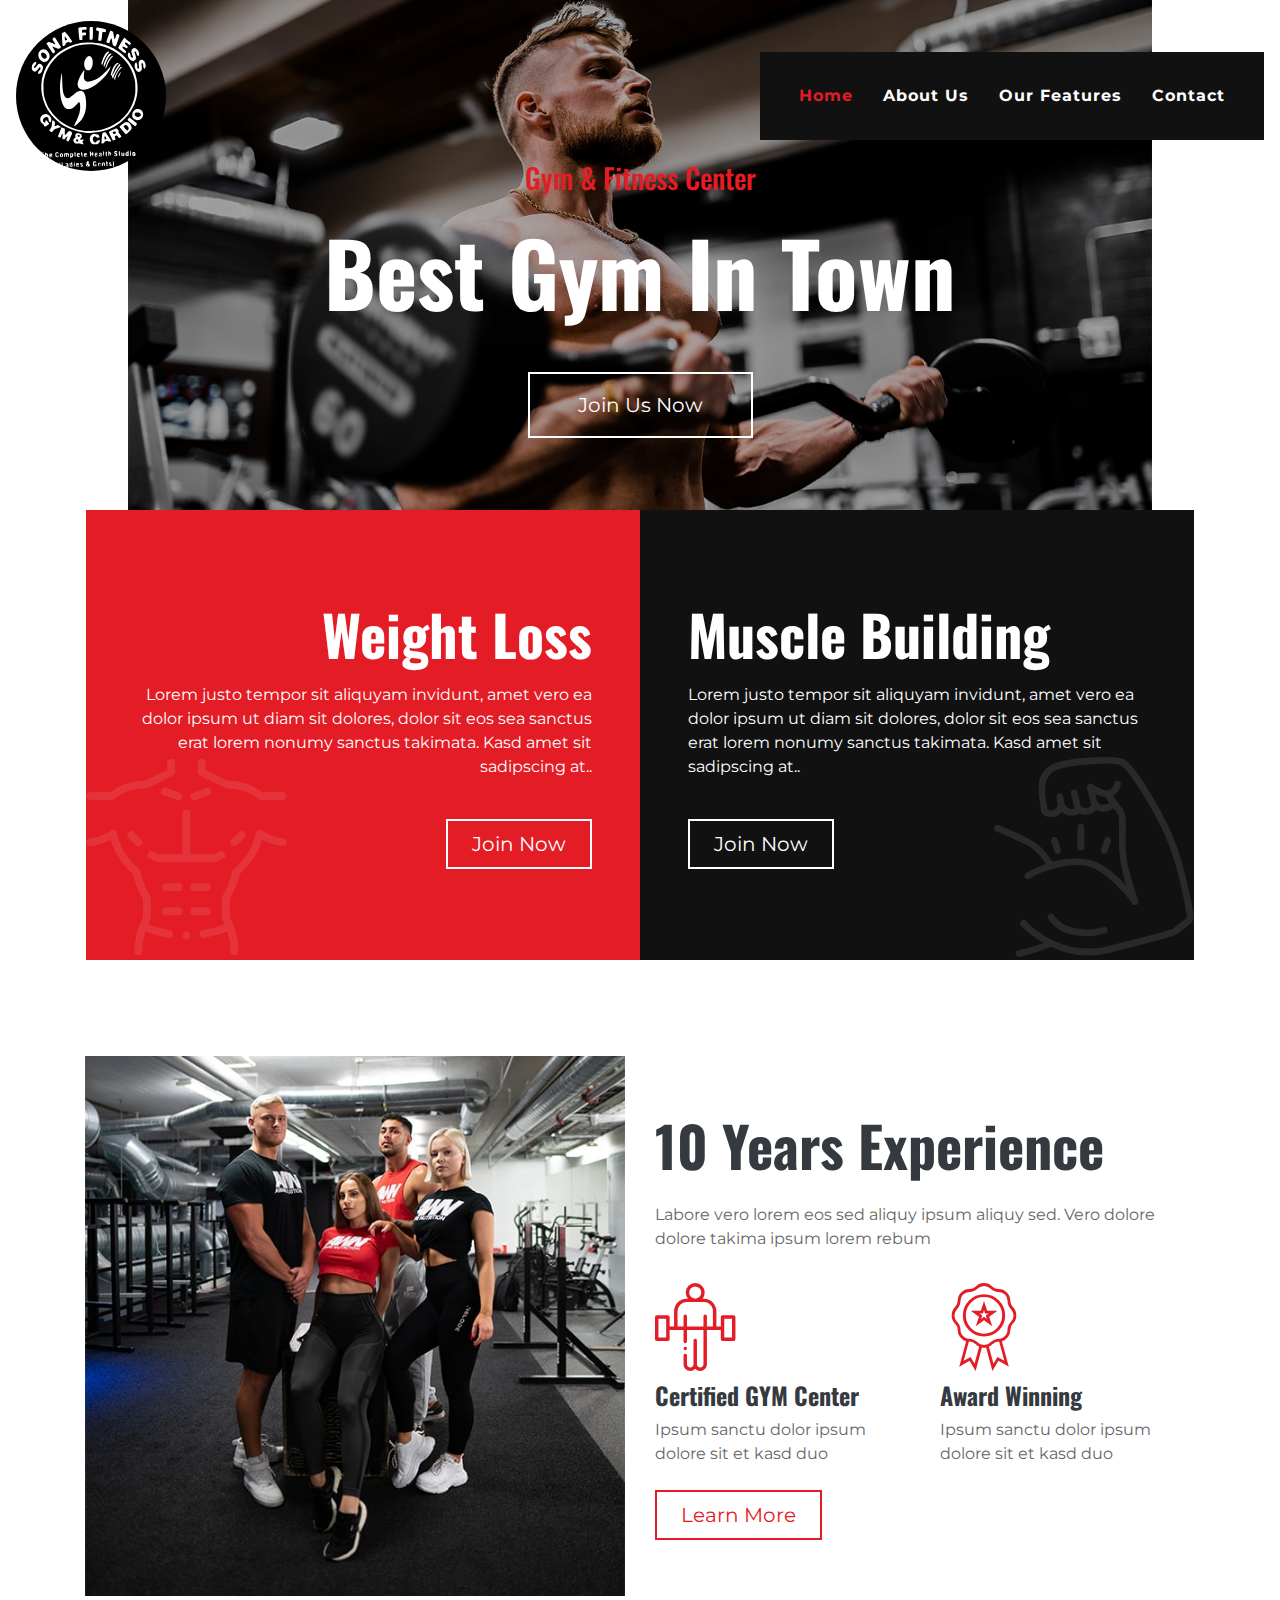
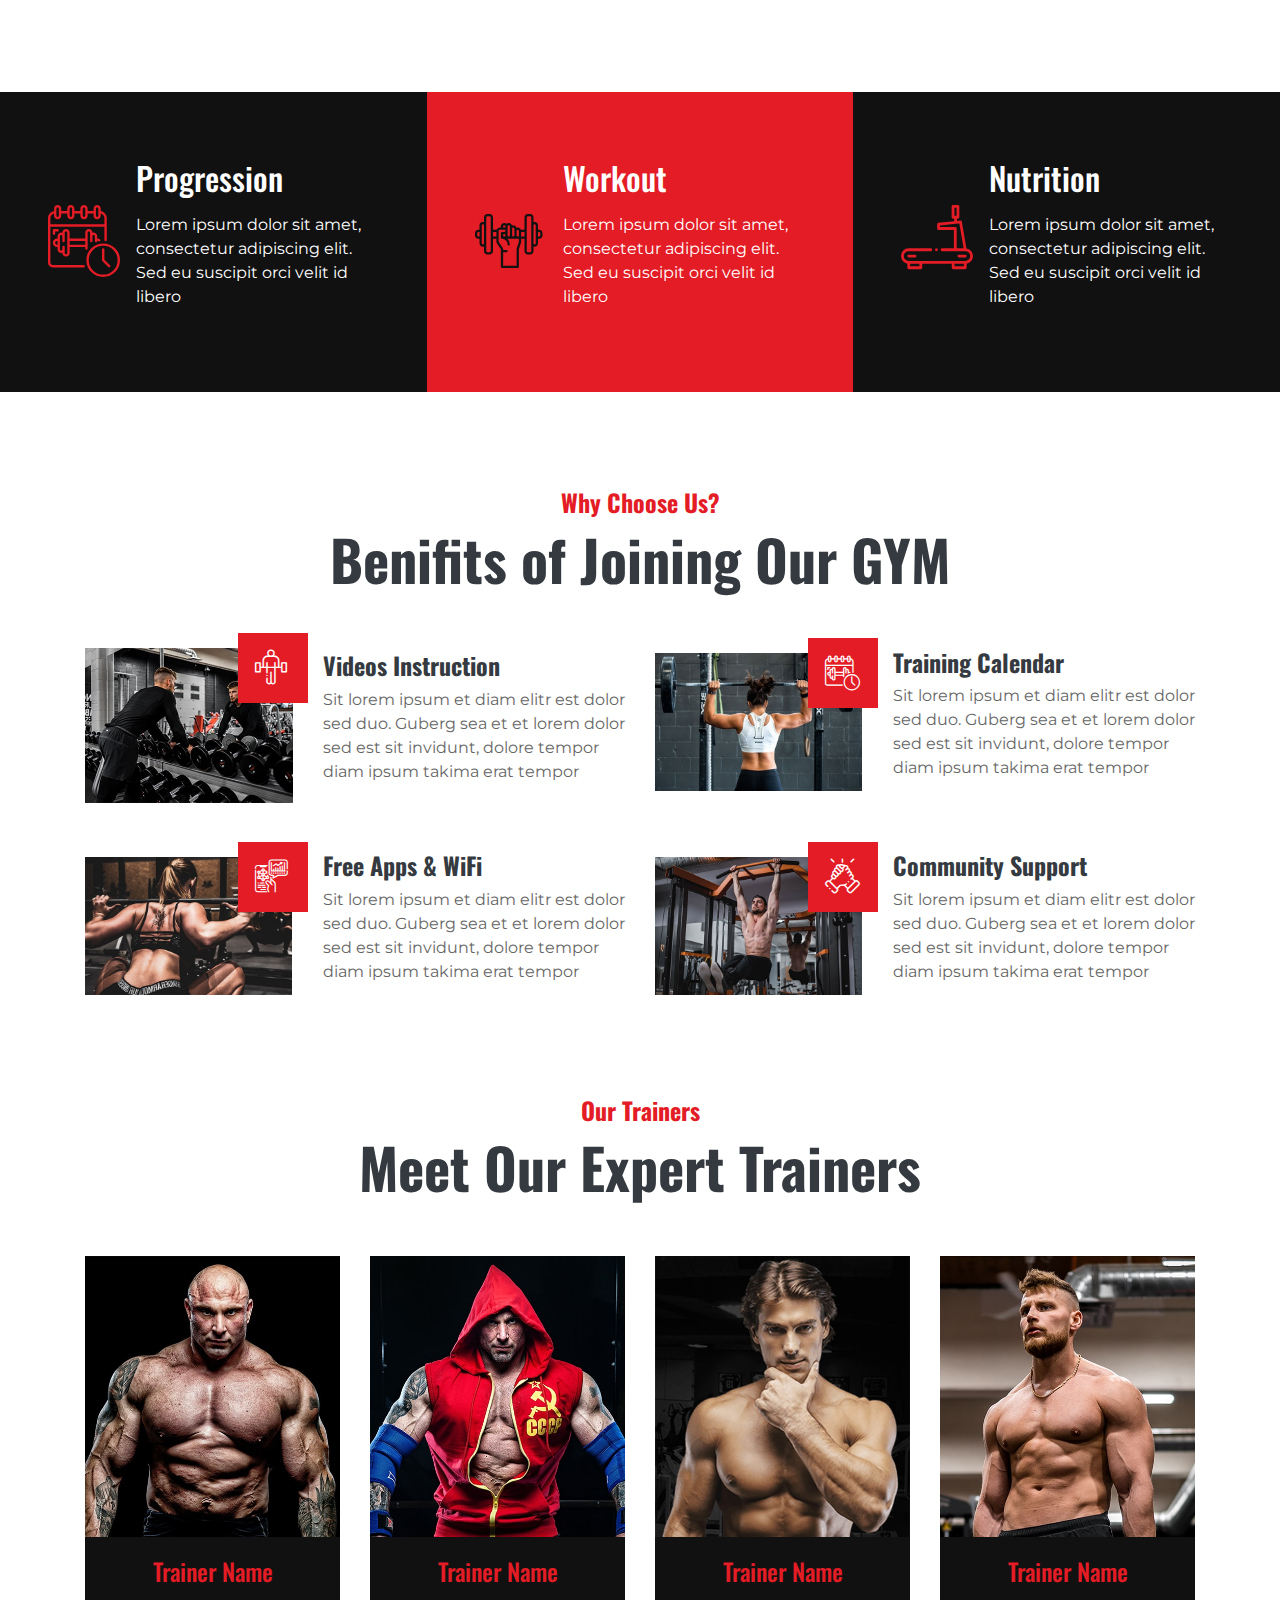
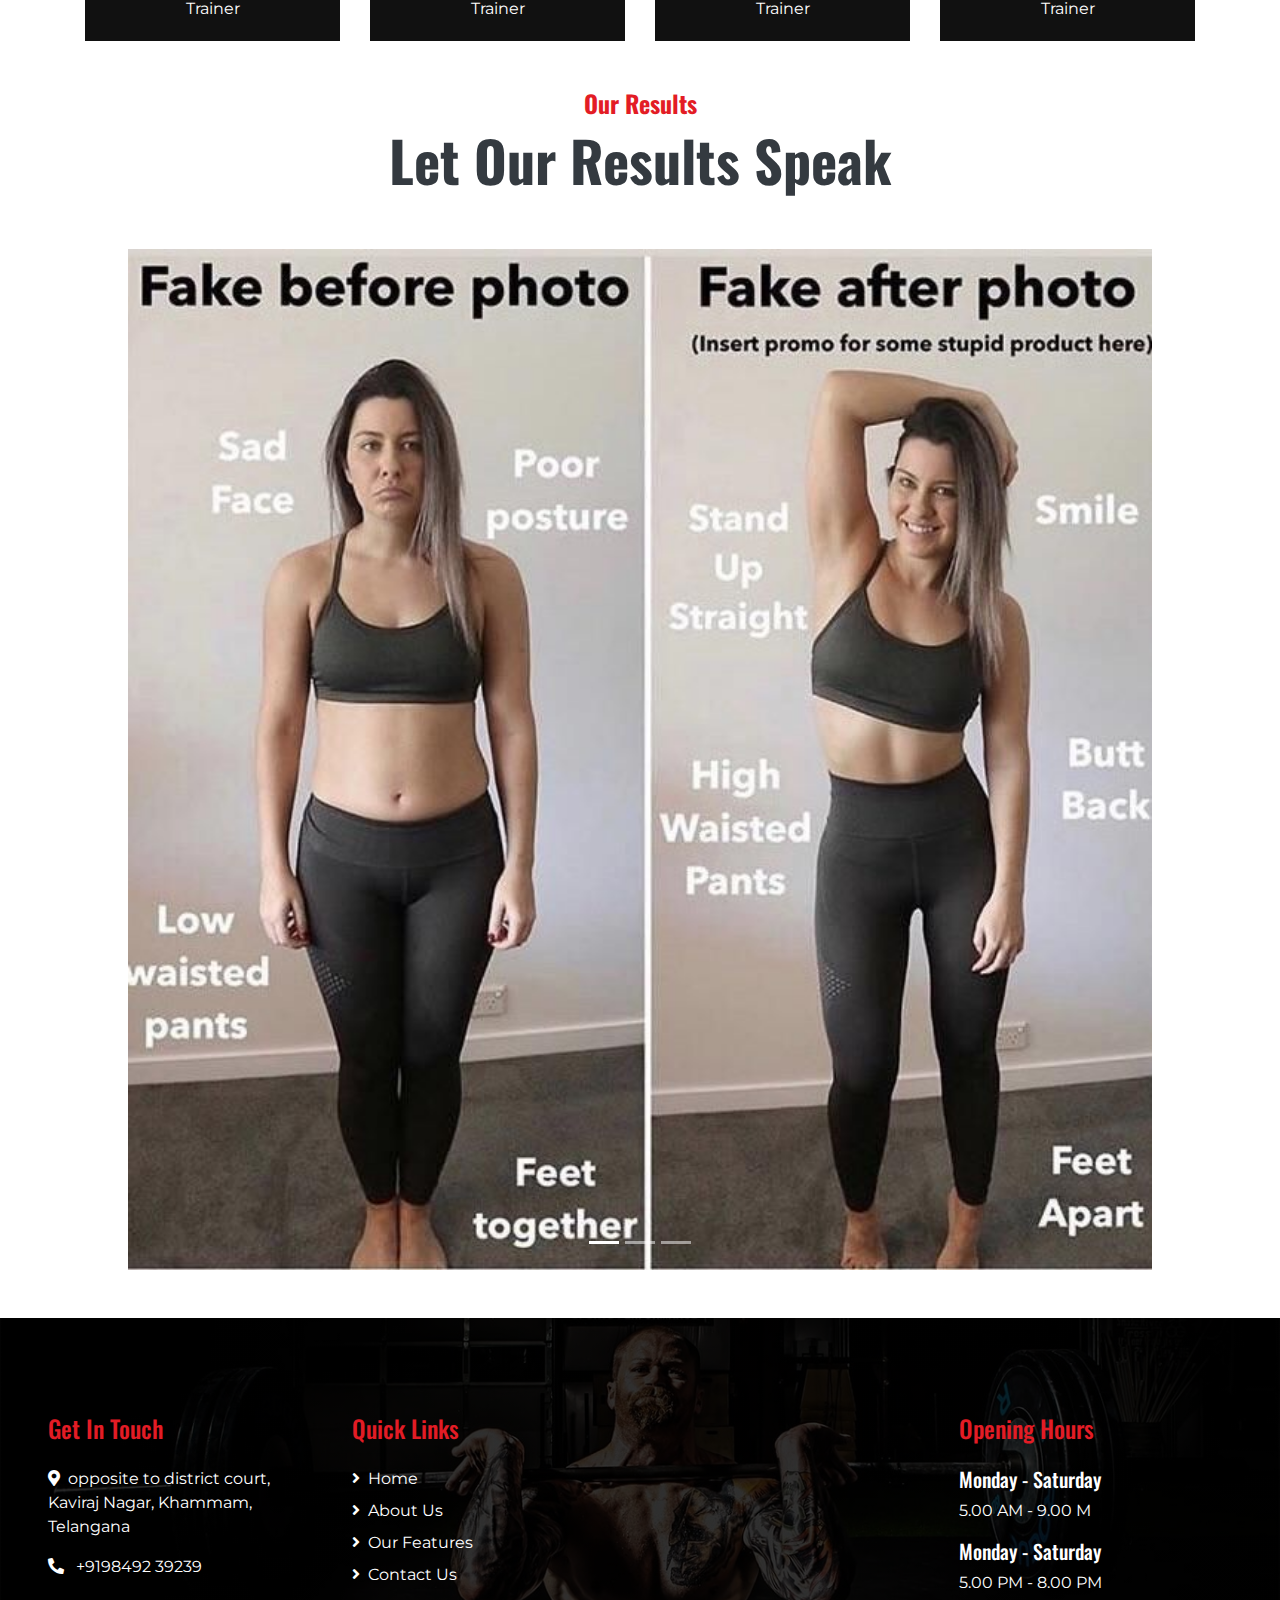
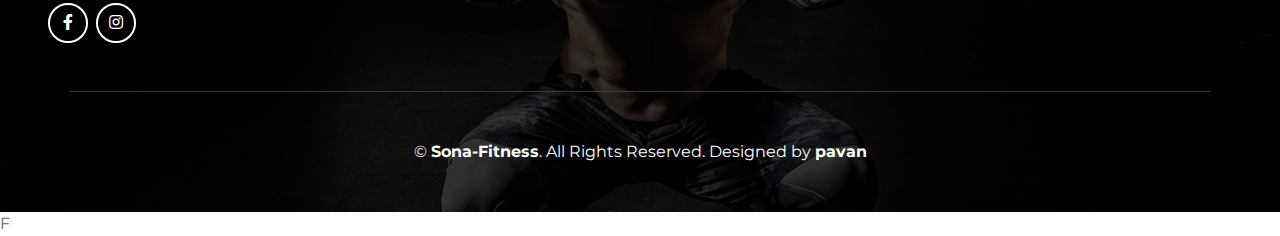
==== commit cc937cc4: "adding new images" ====
--- a/index.html
+++ b/index.html
@@ -26,7 +26,8 @@
   <div class="container-fluid p-0 nav-bar">
     <nav class="navbar navbar-expand-lg bg-none navbar-dark py-3">
       <a href="/" class="navbar-brand">
-        <img src="img/sona-logo.svg" alt="" class="sona-logo" srcset="">
+        <img src="img/sona-logo.svg" alt="" class="sona-logo" srcset=""
+          style="background-color: black;border-radius: 50%;">
       </a>
       <button type="button" class="navbar-toggler" data-toggle="collapse" data-target="#navbarCollapse">
         <span class="navbar-toggler-icon"></span>
--- a/css/styles.user.css
+++ b/css/styles.user.css
@@ -7,6 +7,13 @@
 	height: 150px;
 	cursor: pointer;
 }
+@media (max-width: 768px) {
+	.sona-logo {
+		width: 50px;
+		height: 50px;
+		cursor: pointer;
+	}
+}
 .carousel-inner {
 	max-width: 80vw;
 	margin: 0 auto;
